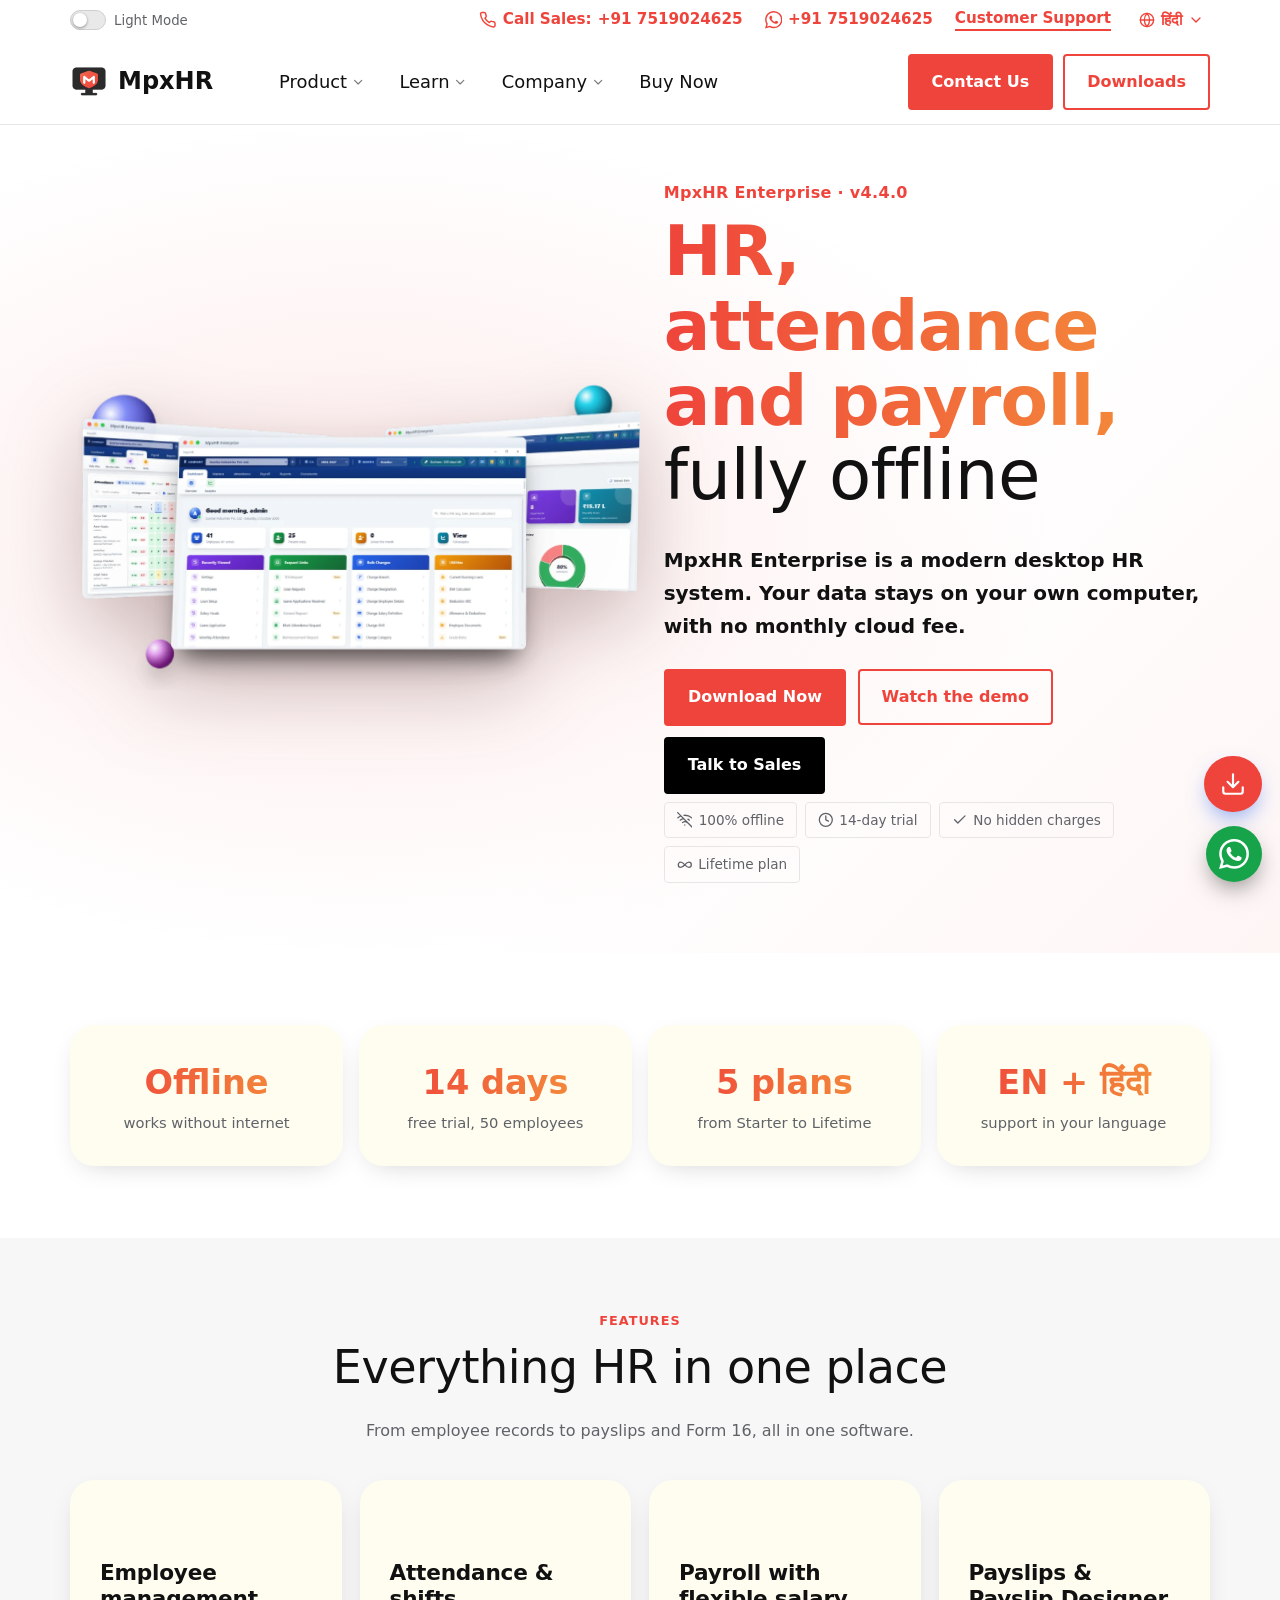
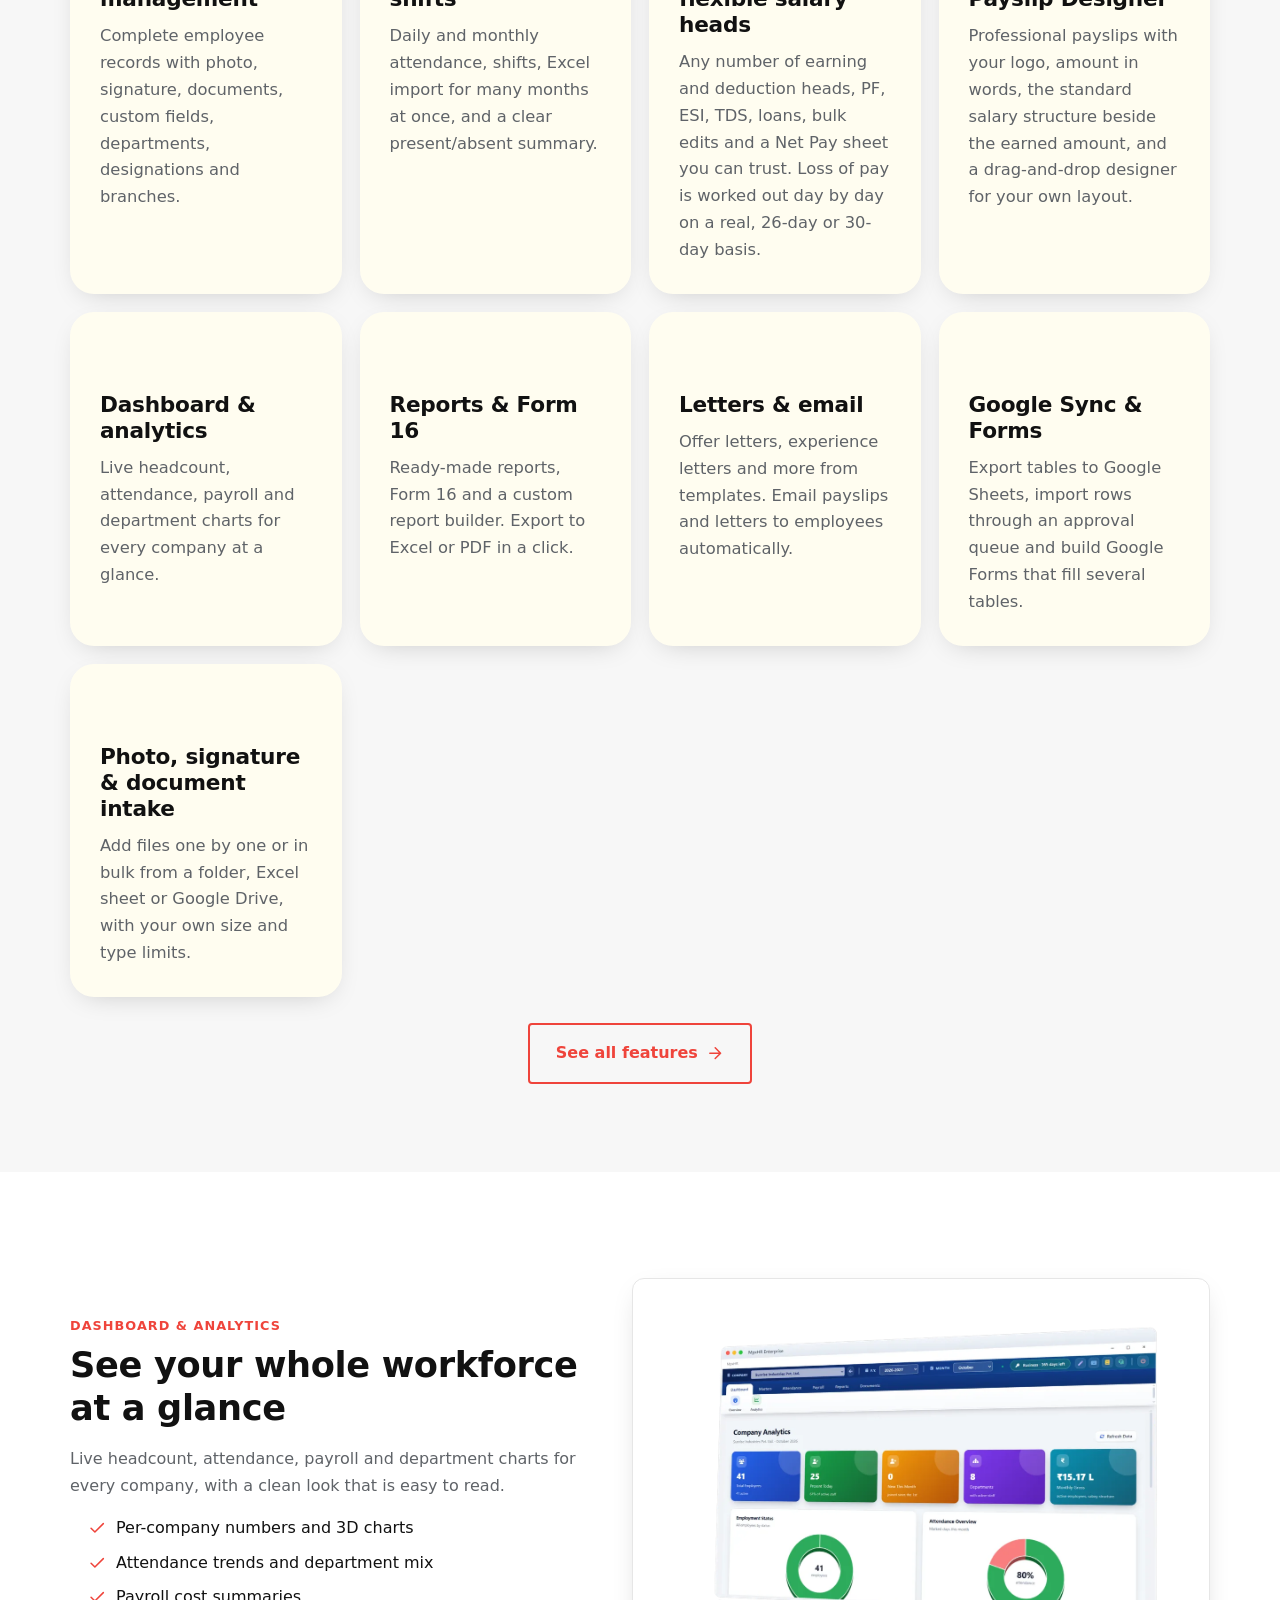
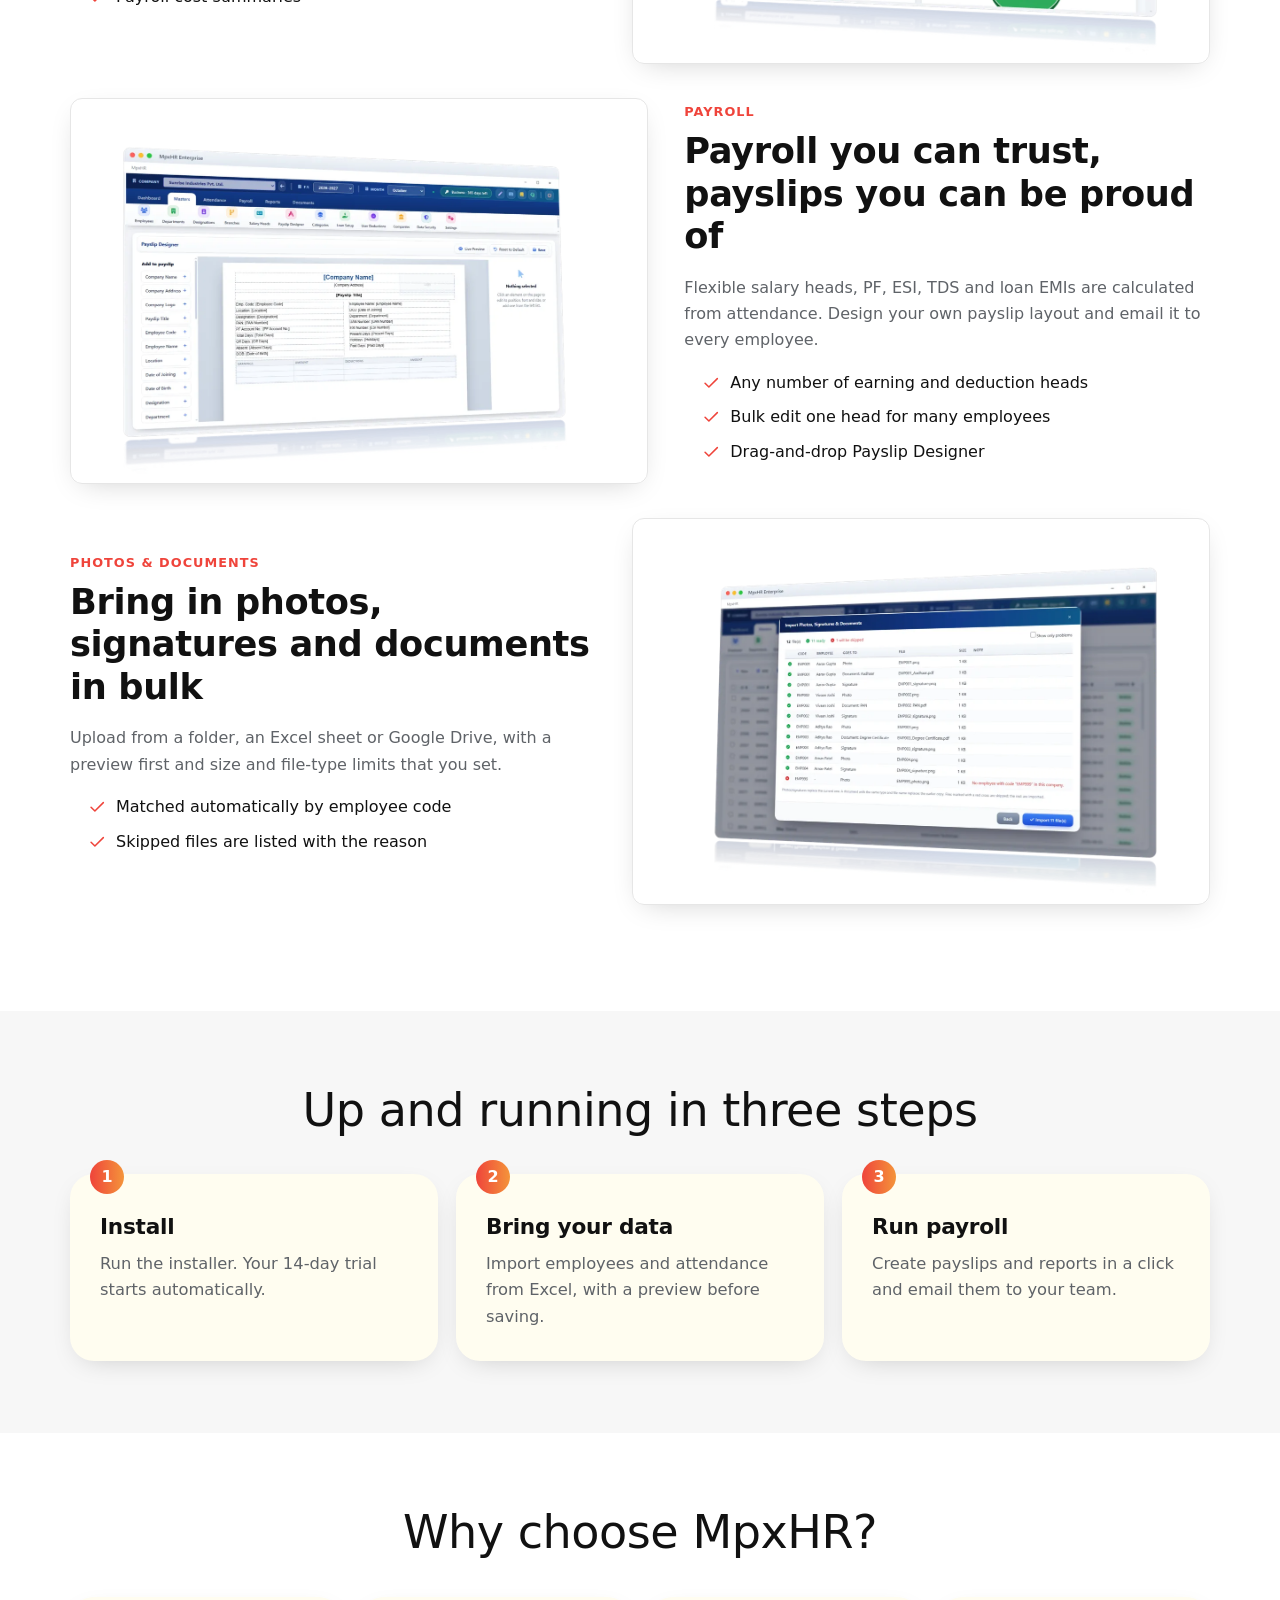
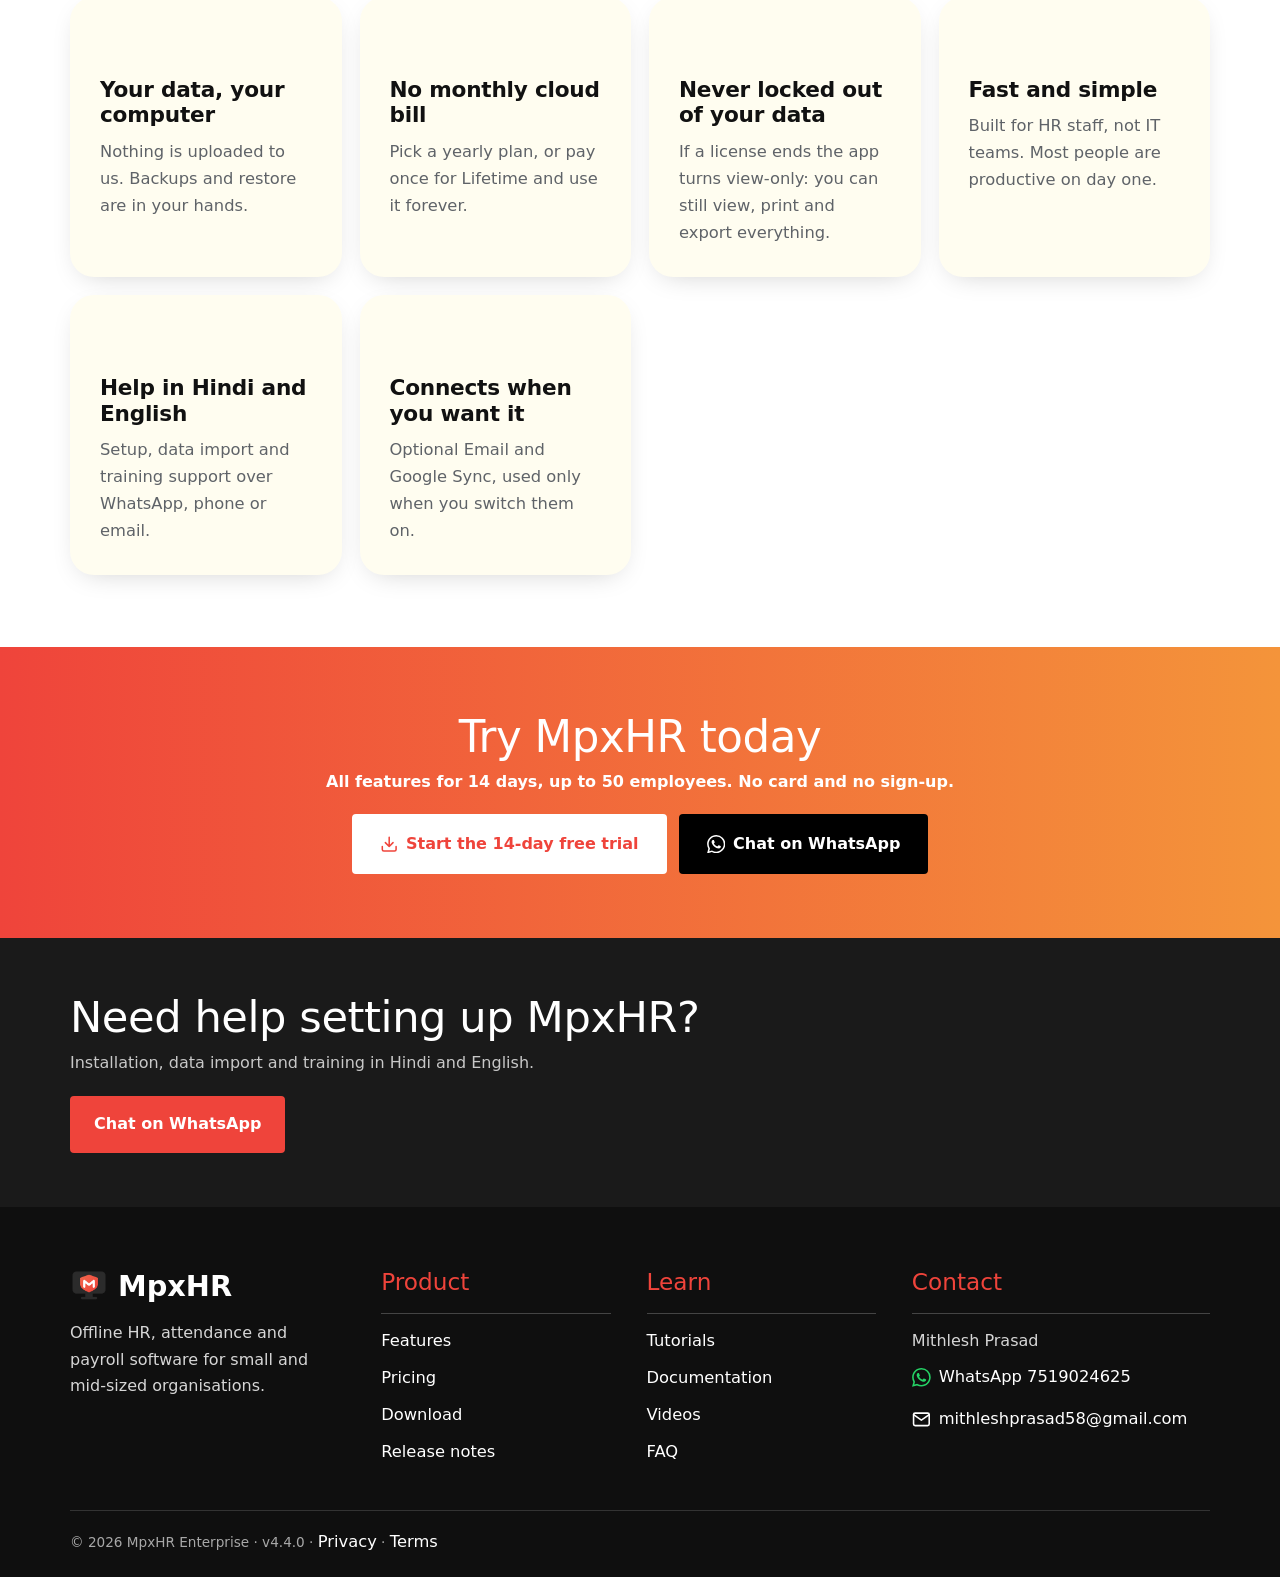
==== index.html @ 11aa30bc "Website: correct WhatsApp number 7519024625, +91 on visitor phone" ====
<!doctype html>
<html lang="en"><head>
<meta charset="utf-8"><meta name="viewport" content="width=device-width,initial-scale=1">
<title>MpxHR Enterprise - HR, attendance and payroll software that works fully offline</title>
<meta name="description" content="MpxHR Enterprise is offline HR, attendance and payroll software for Windows. Employees, attendance, leave, payroll, payslips, Form 16, reports, email and Google Sync. 14-day free trial.">

<meta property="og:type" content="website"><meta property="og:title" content="MpxHR Enterprise - HR, attendance and payroll software that works fully offline"><meta property="og:description" content="MpxHR Enterprise is offline HR, attendance and payroll software for Windows. Employees, attendance, leave, payroll, payslips, Form 16, reports, email and Google Sync. 14-day free trial."><meta property="og:image" content="assets/img/og.jpg">
<meta name="twitter:card" content="summary_large_image">
<meta name="theme-color" content="#ef443b">
<link rel="icon" href="assets/img/favicon.png">
<link rel="stylesheet" href="assets/site.css">
</head><body>
<a class="skip" href="#main">Skip to content</a>
<div class="topbar"><div class="wrap"><button class="themesw" id="themesw" type="button" aria-label="Switch light / dark mode"><span class="sw"><i></i></span> <span class="swt">Light Mode</span></button><span class="sp"></span><a href="tel:+917519024625"><svg class="ic " viewBox="0 0 24 24" fill="none" stroke="currentColor" stroke-width="2" stroke-linecap="round" stroke-linejoin="round" aria-hidden="true"><path d="M22 16.92v3a2 2 0 0 1-2.18 2 19.79 19.79 0 0 1-8.63-3.07 19.5 19.5 0 0 1-6-6 19.79 19.79 0 0 1-3.07-8.67A2 2 0 0 1 4.11 2h3a2 2 0 0 1 2 1.72c.127.96.361 1.903.7 2.81a2 2 0 0 1-.45 2.11L8.09 9.91a16 16 0 0 0 6 6l1.27-1.27a2 2 0 0 1 2.11-.45c.907.339 1.85.573 2.81.7A2 2 0 0 1 22 16.92z"/></svg> <b>Call Sales:</b> +91 7519024625</a><a href="https://wa.me/917519024625?text=Hello%2C%20I%20would%20like%20to%20know%20more%20about%20MpxHR." target="_blank" rel="noopener"><svg class="ic ic-fill " viewBox="0 0 24 24" fill="currentColor" aria-hidden="true"><path d="M17.472 14.382c-.297-.149-1.758-.867-2.03-.967-.273-.099-.471-.148-.67.15-.197.297-.767.966-.94 1.164-.173.199-.347.223-.644.075-.297-.15-1.255-.463-2.39-1.475-.883-.788-1.48-1.761-1.653-2.059-.173-.297-.018-.458.13-.606.134-.133.298-.347.446-.52.149-.174.198-.298.298-.497.099-.198.05-.371-.025-.52-.075-.149-.669-1.612-.916-2.207-.242-.579-.487-.5-.669-.51-.173-.008-.371-.01-.57-.01-.198 0-.52.074-.792.372-.272.297-1.04 1.016-1.04 2.479 0 1.462 1.065 2.875 1.213 3.074.149.198 2.096 3.2 5.077 4.487.709.306 1.262.489 1.694.625.712.227 1.36.195 1.871.118.571-.085 1.758-.719 2.006-1.413.248-.694.248-1.289.173-1.413-.074-.124-.272-.198-.57-.347m-5.421 7.403h-.004a9.87 9.87 0 01-5.031-1.378l-.361-.214-3.741.982.998-3.648-.235-.374a9.86 9.86 0 01-1.51-5.26c.001-5.45 4.436-9.884 9.888-9.884 2.64 0 5.122 1.03 6.988 2.898a9.825 9.825 0 012.893 6.994c-.003 5.45-4.437 9.884-9.885 9.884m8.413-18.297A11.815 11.815 0 0012.05 0C5.495 0 .16 5.335.157 11.892c0 2.096.547 4.142 1.588 5.945L.057 24l6.305-1.654a11.882 11.882 0 005.683 1.448h.005c6.554 0 11.89-5.335 11.893-11.893a11.821 11.821 0 00-3.48-8.413Z"/></svg> +91 7519024625</a><a href="contact.html" class="tb-link">Customer Support</a><button class="lang" id="langbtn" aria-label="Language"><svg class="ic " viewBox="0 0 24 24" fill="none" stroke="currentColor" stroke-width="2" stroke-linecap="round" stroke-linejoin="round" aria-hidden="true"><circle cx="12" cy="12" r="10"/><path d="M2 12h20M12 2a15.3 15.3 0 0 1 4 10 15.3 15.3 0 0 1-4 10 15.3 15.3 0 0 1-4-10 15.3 15.3 0 0 1 4-10z"/></svg> <span id="langtxt">हिंदी</span> <svg class="ic " viewBox="0 0 24 24" fill="none" stroke="currentColor" stroke-width="2" stroke-linecap="round" stroke-linejoin="round" aria-hidden="true"><path d="M6 9l6 6 6-6"/></svg></button></div></div>
<header class="hdr"><div class="wrap">
<a class="brand" href="index.html"><img src="assets/img/logo.png" alt="" width="32" height="32">MpxHR</a>
<button class="burger" aria-label="Menu" aria-expanded="false"><svg class="ic " viewBox="0 0 24 24" fill="none" stroke="currentColor" stroke-width="2" stroke-linecap="round" stroke-linejoin="round" aria-hidden="true"><path d="M3 12h18M3 6h18M3 18h18"/></svg></button>
<nav class="nav"><div class="dd "><a href="features.html" class="dd-t" aria-haspopup="true"><span data-i18n="nav.product">Product</span> <svg class="ic " viewBox="0 0 24 24" fill="none" stroke="currentColor" stroke-width="2" stroke-linecap="round" stroke-linejoin="round" aria-hidden="true"><path d="M6 9l6 6 6-6"/></svg></a><div class="dd-m"><a href="features.html" class=""><span data-i18n="nav.features">Features</span></a><a href="pricing.html" class=""><span data-i18n="nav.pricing">Pricing</span></a><a href="download.html" class=""><span data-i18n="nav.download">Download</span></a><a href="releases.html" class=""><span data-i18n="nav.releases">Release notes</span></a></div></div><div class="dd "><a href="tutorials.html" class="dd-t" aria-haspopup="true"><span data-i18n="nav.learn">Learn</span> <svg class="ic " viewBox="0 0 24 24" fill="none" stroke="currentColor" stroke-width="2" stroke-linecap="round" stroke-linejoin="round" aria-hidden="true"><path d="M6 9l6 6 6-6"/></svg></a><div class="dd-m"><a href="tutorials.html" class=""><span data-i18n="nav.tutorials">Tutorials</span></a><a href="docs.html" class=""><span data-i18n="nav.docs">Documentation</span></a><a href="videos.html" class=""><span data-i18n="nav.videos">Videos</span></a></div></div><div class="dd "><a href="contact.html" class="dd-t" aria-haspopup="true"><span data-i18n="nav.company">Company</span> <svg class="ic " viewBox="0 0 24 24" fill="none" stroke="currentColor" stroke-width="2" stroke-linecap="round" stroke-linejoin="round" aria-hidden="true"><path d="M6 9l6 6 6-6"/></svg></a><div class="dd-m"><a href="contact.html" class=""><span data-i18n="nav.contact">Contact</span></a></div></div><a href="pricing.html" class="buy "><span data-i18n="nav.buy">Buy Now</span></a></nav>
<div class="tools"><a class="btn sq" href="contact.html">Contact Us</a><a class="btn sq outl" href="download.html">Downloads</a></div>
</div></header>
<main id="main"><section class="hero"><div class="wrap grid">
<div class="hero-img"><img class="shot" src="assets/img/hero.webp" alt="MpxHR dashboard, attendance and analytics screens" width="1800" height="1000"></div>
<div><div class="eyebrow">MpxHR Enterprise &middot; v4.4.0</div>
<h1><span class="grad" data-i18n="hero.h1a">HR, attendance and payroll,</span><span class="thin" data-i18n="hero.h1b">fully offline</span></h1>
<p class="lead" data-i18n="hero.lead">MpxHR Enterprise is a modern desktop HR system. Your data stays on your own computer, with no monthly cloud fee.</p>
<div class="cta"><a class="btn sq" href="download.html"><span data-i18n="cta.dl">Download Now</span></a><a class="btn sq outl" href="videos.html"><span data-i18n="cta.demo">Watch the demo</span></a><a class="btn sq dark" href="https://wa.me/917519024625?text=Hello%2C%20I%20would%20like%20to%20know%20more%20about%20MpxHR." target="_blank" rel="noopener"><span data-i18n="cta.talk">Talk to Sales</span></a></div>
<div class="badges"><span class="badge"><svg class="ic " viewBox="0 0 24 24" fill="none" stroke="currentColor" stroke-width="2" stroke-linecap="round" stroke-linejoin="round" aria-hidden="true"><path d="M1 1l22 22M16.72 11.06A10.94 10.94 0 0 1 19 12.55M5 12.55a10.94 10.94 0 0 1 5.17-2.39M10.71 5.05A16 16 0 0 1 22.58 9M1.42 9a15.91 15.91 0 0 1 4.7-2.88M8.53 16.11a6 6 0 0 1 6.95 0M12 20h.01"/></svg> <span data-i18n="badge.offline">100% offline</span></span><span class="badge"><svg class="ic " viewBox="0 0 24 24" fill="none" stroke="currentColor" stroke-width="2" stroke-linecap="round" stroke-linejoin="round" aria-hidden="true"><circle cx="12" cy="12" r="10"/><path d="M12 6v6l4 2"/></svg> <span data-i18n="badge.trial">14-day trial</span></span><span class="badge"><svg class="ic " viewBox="0 0 24 24" fill="none" stroke="currentColor" stroke-width="2" stroke-linecap="round" stroke-linejoin="round" aria-hidden="true"><path d="M20 6L9 17l-5-5"/></svg> <span data-i18n="badge.noadd">No hidden charges</span></span><span class="badge"><svg class="ic " viewBox="0 0 24 24" fill="none" stroke="currentColor" stroke-width="2" stroke-linecap="round" stroke-linejoin="round" aria-hidden="true"><path d="M18.178 8c5.096 0 5.096 8 0 8-5.095 0-7.133-8-12.739-8-4.585 0-4.585 8 0 8 5.606 0 7.644-8 12.74-8z"/></svg> <span data-i18n="badge.life">Lifetime plan</span></span></div></div>
</div></section>
<section class="s"><div class="wrap">
<div class="grid4"><div class="card stat"><b>Offline</b><span>works without internet</span></div><div class="card stat"><b>14 days</b><span>free trial, 50 employees</span></div><div class="card stat"><b>5 plans</b><span>from Starter to Lifetime</span></div><div class="card stat"><b>EN + हिंदी</b><span>support in your language</span></div></div>
</div></section>
<section class="s alt"><div class="wrap">
<div class="sec-head"><div class="eyebrow">Features</div><h2 data-i18n="home.feat.h">Everything HR in one place</h2><p class="muted" data-i18n="home.feat.p">From employee records to payslips and Form 16, all in one software.</p></div>
<div class="grid3"><div class="card"><div class="ico"><svg class="ic " viewBox="0 0 24 24" fill="none" stroke="currentColor" stroke-width="2" stroke-linecap="round" stroke-linejoin="round" aria-hidden="true"><path d="M17 21v-2a4 4 0 0 0-4-4H5a4 4 0 0 0-4 4v2"/><circle cx="9" cy="7" r="4"/><path d="M23 21v-2a4 4 0 0 0-3-3.87M16 3.13a4 4 0 0 1 0 7.75"/></svg></div><h3 data-i18n="f.users.t">Employee management</h3><p data-i18n="f.users.d">Complete employee records with photo, signature, documents, custom fields, departments, designations and branches.</p></div><div class="card"><div class="ico"><svg class="ic " viewBox="0 0 24 24" fill="none" stroke="currentColor" stroke-width="2" stroke-linecap="round" stroke-linejoin="round" aria-hidden="true"><rect x="3" y="4" width="18" height="18" rx="2"/><path d="M16 2v4M8 2v4M3 10h18"/></svg></div><h3 data-i18n="f.calendar.t">Attendance & shifts</h3><p data-i18n="f.calendar.d">Daily and monthly attendance, shifts, Excel import for many months at once, and a clear present/absent summary.</p></div><div class="card"><div class="ico"><svg class="ic " viewBox="0 0 24 24" fill="none" stroke="currentColor" stroke-width="2" stroke-linecap="round" stroke-linejoin="round" aria-hidden="true"><path d="M12 1v22"/><path d="M17 5H9.5a3.5 3.5 0 0 0 0 7h5a3.5 3.5 0 0 1 0 7H6"/></svg></div><h3 data-i18n="f.money.t">Payroll with flexible salary heads</h3><p data-i18n="f.money.d">Any number of earning and deduction heads, PF, ESI, TDS, loans, bulk edits and a Net Pay sheet you can trust. Loss of pay is worked out day by day on a real, 26-day or 30-day basis.</p></div><div class="card"><div class="ico"><svg class="ic " viewBox="0 0 24 24" fill="none" stroke="currentColor" stroke-width="2" stroke-linecap="round" stroke-linejoin="round" aria-hidden="true"><path d="M14 2H6a2 2 0 0 0-2 2v16a2 2 0 0 0 2 2h12a2 2 0 0 0 2-2V8z"/><path d="M14 2v6h6M16 13H8M16 17H8M10 9H8"/></svg></div><h3 data-i18n="f.file.t">Payslips & Payslip Designer</h3><p data-i18n="f.file.d">Professional payslips with your logo, amount in words, the standard salary structure beside the earned amount, and a drag-and-drop designer for your own layout.</p></div><div class="card"><div class="ico"><svg class="ic " viewBox="0 0 24 24" fill="none" stroke="currentColor" stroke-width="2" stroke-linecap="round" stroke-linejoin="round" aria-hidden="true"><path d="M21.21 15.89A10 10 0 1 1 8 2.83"/><path d="M22 12A10 10 0 0 0 12 2v10z"/></svg></div><h3 data-i18n="f.chart.t">Dashboard & analytics</h3><p data-i18n="f.chart.d">Live headcount, attendance, payroll and department charts for every company at a glance.</p></div><div class="card"><div class="ico"><svg class="ic " viewBox="0 0 24 24" fill="none" stroke="currentColor" stroke-width="2" stroke-linecap="round" stroke-linejoin="round" aria-hidden="true"><polygon points="12 2 2 7 12 12 22 7 12 2"/><path d="M2 17l10 5 10-5M2 12l10 5 10-5"/></svg></div><h3 data-i18n="f.layers.t">Reports & Form 16</h3><p data-i18n="f.layers.d">Ready-made reports, Form 16 and a custom report builder. Export to Excel or PDF in a click.</p></div><div class="card"><div class="ico"><svg class="ic " viewBox="0 0 24 24" fill="none" stroke="currentColor" stroke-width="2" stroke-linecap="round" stroke-linejoin="round" aria-hidden="true"><path d="M4 4h16a2 2 0 0 1 2 2v12a2 2 0 0 1-2 2H4a2 2 0 0 1-2-2V6a2 2 0 0 1 2-2z"/><path d="M22 6l-10 7L2 6"/></svg></div><h3 data-i18n="f.mail.t">Letters & email</h3><p data-i18n="f.mail.d">Offer letters, experience letters and more from templates. Email payslips and letters to employees automatically.</p></div><div class="card"><div class="ico"><svg class="ic " viewBox="0 0 24 24" fill="none" stroke="currentColor" stroke-width="2" stroke-linecap="round" stroke-linejoin="round" aria-hidden="true"><path d="M23 4v6h-6M1 20v-6h6"/><path d="M3.51 9a9 9 0 0 1 14.85-3.36L23 10M1 14l4.64 4.36A9 9 0 0 0 20.49 15"/></svg></div><h3 data-i18n="f.sync.t">Google Sync & Forms</h3><p data-i18n="f.sync.d">Export tables to Google Sheets, import rows through an approval queue and build Google Forms that fill several tables.</p></div><div class="card"><div class="ico"><svg class="ic " viewBox="0 0 24 24" fill="none" stroke="currentColor" stroke-width="2" stroke-linecap="round" stroke-linejoin="round" aria-hidden="true"><rect x="3" y="3" width="18" height="18" rx="2"/><circle cx="8.5" cy="8.5" r="1.5"/><path d="M21 15l-5-5L5 21"/></svg></div><h3 data-i18n="f.image.t">Photo, signature & document intake</h3><p data-i18n="f.image.d">Add files one by one or in bulk from a folder, Excel sheet or Google Drive, with your own size and type limits.</p></div></div>
<p class="center" style="margin-top:26px"><a class="btn alt" href="features.html"><span data-i18n="cta.features">See all features</span> <svg class="ic " viewBox="0 0 24 24" fill="none" stroke="currentColor" stroke-width="2" stroke-linecap="round" stroke-linejoin="round" aria-hidden="true"><path d="M5 12h14M12 5l7 7-7 7"/></svg></a></p>
</div></section>
<section class="s"><div class="wrap">
<div class="split"><div><div class="eyebrow">Dashboard &amp; analytics</div><h2>See your whole workforce at a glance</h2><p class="muted">Live headcount, attendance, payroll and department charts for every company, with a clean look that is easy to read.</p><ul class="ticks"><li><svg class="ic " viewBox="0 0 24 24" fill="none" stroke="currentColor" stroke-width="2" stroke-linecap="round" stroke-linejoin="round" aria-hidden="true"><path d="M20 6L9 17l-5-5"/></svg> Per-company numbers and 3D charts</li><li><svg class="ic " viewBox="0 0 24 24" fill="none" stroke="currentColor" stroke-width="2" stroke-linecap="round" stroke-linejoin="round" aria-hidden="true"><path d="M20 6L9 17l-5-5"/></svg> Attendance trends and department mix</li><li><svg class="ic " viewBox="0 0 24 24" fill="none" stroke="currentColor" stroke-width="2" stroke-linecap="round" stroke-linejoin="round" aria-hidden="true"><path d="M20 6L9 17l-5-5"/></svg> Payroll cost summaries</li></ul></div><img src="assets/img/tilt_s04_analytics_R.webp" alt="MpxHR analytics dashboard" loading="lazy" ></div>
<div class="split rev"><div><div class="eyebrow">Payroll</div><h2>Payroll you can trust, payslips you can be proud of</h2><p class="muted">Flexible salary heads, PF, ESI, TDS and loan EMIs are calculated from attendance. Design your own payslip layout and email it to every employee.</p><ul class="ticks"><li><svg class="ic " viewBox="0 0 24 24" fill="none" stroke="currentColor" stroke-width="2" stroke-linecap="round" stroke-linejoin="round" aria-hidden="true"><path d="M20 6L9 17l-5-5"/></svg> Any number of earning and deduction heads</li><li><svg class="ic " viewBox="0 0 24 24" fill="none" stroke="currentColor" stroke-width="2" stroke-linecap="round" stroke-linejoin="round" aria-hidden="true"><path d="M20 6L9 17l-5-5"/></svg> Bulk edit one head for many employees</li><li><svg class="ic " viewBox="0 0 24 24" fill="none" stroke="currentColor" stroke-width="2" stroke-linecap="round" stroke-linejoin="round" aria-hidden="true"><path d="M20 6L9 17l-5-5"/></svg> Drag-and-drop Payslip Designer</li></ul></div><img src="assets/img/tilt_s13_payslip_designer_L.webp" alt="MpxHR payslip designer" loading="lazy" ></div>
<div class="split"><div><div class="eyebrow">Photos &amp; documents</div><h2>Bring in photos, signatures and documents in bulk</h2><p class="muted">Upload from a folder, an Excel sheet or Google Drive, with a preview first and size and file-type limits that you set.</p><ul class="ticks"><li><svg class="ic " viewBox="0 0 24 24" fill="none" stroke="currentColor" stroke-width="2" stroke-linecap="round" stroke-linejoin="round" aria-hidden="true"><path d="M20 6L9 17l-5-5"/></svg> Matched automatically by employee code</li><li><svg class="ic " viewBox="0 0 24 24" fill="none" stroke="currentColor" stroke-width="2" stroke-linecap="round" stroke-linejoin="round" aria-hidden="true"><path d="M20 6L9 17l-5-5"/></svg> Skipped files are listed with the reason</li></ul></div><img src="assets/img/tilt_s08_import_files_preview_R.webp" alt="Bulk file import preview" loading="lazy" ></div>
</div></section>
<section class="s alt"><div class="wrap">
<div class="sec-head"><h2 data-i18n="home.how.h">Up and running in three steps</h2></div>
<div class="steps3"><div class="card"><h3 data-i18n="home.how.1">Install</h3><p data-i18n="home.how.1p">Run the installer. Your 14-day trial starts automatically.</p></div><div class="card"><h3 data-i18n="home.how.2">Bring your data</h3><p data-i18n="home.how.2p">Import employees and attendance from Excel, with a preview before saving.</p></div><div class="card"><h3 data-i18n="home.how.3">Run payroll</h3><p data-i18n="home.how.3p">Create payslips and reports in a click and email them to your team.</p></div></div>
</div></section>
<section class="s"><div class="wrap">
<div class="sec-head"><h2 data-i18n="home.why.h">Why choose MpxHR?</h2></div>
<div class="grid3">
<div class="card"><div class="ico"><svg class="ic " viewBox="0 0 24 24" fill="none" stroke="currentColor" stroke-width="2" stroke-linecap="round" stroke-linejoin="round" aria-hidden="true"><rect x="3" y="11" width="18" height="11" rx="2"/><path d="M7 11V7a5 5 0 0 1 10 0v4"/></svg></div><h3>Your data, your computer</h3><p>Nothing is uploaded to us. Backups and restore are in your hands.</p></div>
<div class="card"><div class="ico"><svg class="ic " viewBox="0 0 24 24" fill="none" stroke="currentColor" stroke-width="2" stroke-linecap="round" stroke-linejoin="round" aria-hidden="true"><path d="M12 1v22"/><path d="M17 5H9.5a3.5 3.5 0 0 0 0 7h5a3.5 3.5 0 0 1 0 7H6"/></svg></div><h3>No monthly cloud bill</h3><p>Pick a yearly plan, or pay once for Lifetime and use it forever.</p></div>
<div class="card"><div class="ico"><svg class="ic " viewBox="0 0 24 24" fill="none" stroke="currentColor" stroke-width="2" stroke-linecap="round" stroke-linejoin="round" aria-hidden="true"><path d="M1 12s4-8 11-8 11 8 11 8-4 8-11 8-11-8-11-8z"/><circle cx="12" cy="12" r="3"/></svg></div><h3>Never locked out of your data</h3><p>If a license ends the app turns view-only: you can still view, print and export everything.</p></div>
<div class="card"><div class="ico"><svg class="ic " viewBox="0 0 24 24" fill="none" stroke="currentColor" stroke-width="2" stroke-linecap="round" stroke-linejoin="round" aria-hidden="true"><polygon points="13 2 3 14 12 14 11 22 21 10 12 10 13 2"/></svg></div><h3>Fast and simple</h3><p>Built for HR staff, not IT teams. Most people are productive on day one.</p></div>
<div class="card"><div class="ico"><svg class="ic ic-fill " viewBox="0 0 24 24" fill="currentColor" aria-hidden="true"><path d="M17.472 14.382c-.297-.149-1.758-.867-2.03-.967-.273-.099-.471-.148-.67.15-.197.297-.767.966-.94 1.164-.173.199-.347.223-.644.075-.297-.15-1.255-.463-2.39-1.475-.883-.788-1.48-1.761-1.653-2.059-.173-.297-.018-.458.13-.606.134-.133.298-.347.446-.52.149-.174.198-.298.298-.497.099-.198.05-.371-.025-.52-.075-.149-.669-1.612-.916-2.207-.242-.579-.487-.5-.669-.51-.173-.008-.371-.01-.57-.01-.198 0-.52.074-.792.372-.272.297-1.04 1.016-1.04 2.479 0 1.462 1.065 2.875 1.213 3.074.149.198 2.096 3.2 5.077 4.487.709.306 1.262.489 1.694.625.712.227 1.36.195 1.871.118.571-.085 1.758-.719 2.006-1.413.248-.694.248-1.289.173-1.413-.074-.124-.272-.198-.57-.347m-5.421 7.403h-.004a9.87 9.87 0 01-5.031-1.378l-.361-.214-3.741.982.998-3.648-.235-.374a9.86 9.86 0 01-1.51-5.26c.001-5.45 4.436-9.884 9.888-9.884 2.64 0 5.122 1.03 6.988 2.898a9.825 9.825 0 012.893 6.994c-.003 5.45-4.437 9.884-9.885 9.884m8.413-18.297A11.815 11.815 0 0012.05 0C5.495 0 .16 5.335.157 11.892c0 2.096.547 4.142 1.588 5.945L.057 24l6.305-1.654a11.882 11.882 0 005.683 1.448h.005c6.554 0 11.89-5.335 11.893-11.893a11.821 11.821 0 00-3.48-8.413Z"/></svg></div><h3>Help in Hindi and English</h3><p>Setup, data import and training support over WhatsApp, phone or email.</p></div>
<div class="card"><div class="ico"><svg class="ic " viewBox="0 0 24 24" fill="none" stroke="currentColor" stroke-width="2" stroke-linecap="round" stroke-linejoin="round" aria-hidden="true"><path d="M23 4v6h-6M1 20v-6h6"/><path d="M3.51 9a9 9 0 0 1 14.85-3.36L23 10M1 14l4.64 4.36A9 9 0 0 0 20.49 15"/></svg></div><h3>Connects when you want it</h3><p>Optional Email and Google Sync, used only when you switch them on.</p></div>
</div></div></section>
<section class="s"><div class="wrap"><div class="band"><h2 style="margin-bottom:6px"><span data-i18n="home.cta.h">Try MpxHR today</span></h2><p><span data-i18n="home.cta.p">All features for 14 days, up to 50 employees. No card and no sign-up.</span></p><div class="cta"><a class="btn" href="download.html"><svg class="ic " viewBox="0 0 24 24" fill="none" stroke="currentColor" stroke-width="2" stroke-linecap="round" stroke-linejoin="round" aria-hidden="true"><path d="M21 15v4a2 2 0 0 1-2 2H5a2 2 0 0 1-2-2v-4M7 10l5 5 5-5M12 15V3"/></svg> <span data-i18n="cta.trial">Start the 14-day free trial</span></a><a class="btn wa" href="https://wa.me/917519024625?text=Hello%2C%20I%20would%20like%20to%20know%20more%20about%20MpxHR." target="_blank" rel="noopener"><svg class="ic ic-fill " viewBox="0 0 24 24" fill="currentColor" aria-hidden="true"><path d="M17.472 14.382c-.297-.149-1.758-.867-2.03-.967-.273-.099-.471-.148-.67.15-.197.297-.767.966-.94 1.164-.173.199-.347.223-.644.075-.297-.15-1.255-.463-2.39-1.475-.883-.788-1.48-1.761-1.653-2.059-.173-.297-.018-.458.13-.606.134-.133.298-.347.446-.52.149-.174.198-.298.298-.497.099-.198.05-.371-.025-.52-.075-.149-.669-1.612-.916-2.207-.242-.579-.487-.5-.669-.51-.173-.008-.371-.01-.57-.01-.198 0-.52.074-.792.372-.272.297-1.04 1.016-1.04 2.479 0 1.462 1.065 2.875 1.213 3.074.149.198 2.096 3.2 5.077 4.487.709.306 1.262.489 1.694.625.712.227 1.36.195 1.871.118.571-.085 1.758-.719 2.006-1.413.248-.694.248-1.289.173-1.413-.074-.124-.272-.198-.57-.347m-5.421 7.403h-.004a9.87 9.87 0 01-5.031-1.378l-.361-.214-3.741.982.998-3.648-.235-.374a9.86 9.86 0 01-1.51-5.26c.001-5.45 4.436-9.884 9.888-9.884 2.64 0 5.122 1.03 6.988 2.898a9.825 9.825 0 012.893 6.994c-.003 5.45-4.437 9.884-9.885 9.884m8.413-18.297A11.815 11.815 0 0012.05 0C5.495 0 .16 5.335.157 11.892c0 2.096.547 4.142 1.588 5.945L.057 24l6.305-1.654a11.882 11.882 0 005.683 1.448h.005c6.554 0 11.89-5.335 11.893-11.893a11.821 11.821 0 00-3.48-8.413Z"/></svg> <span data-i18n="cta.wa">Chat on WhatsApp</span></a></div></div></div></section></main>
<section class="newsbar"><div class="wrap"><h2>Need help setting up MpxHR?</h2><p>Installation, data import and training in Hindi and English.</p><a class="btn sq" href="https://wa.me/917519024625?text=Hello%2C%20I%20would%20like%20to%20know%20more%20about%20MpxHR." target="_blank" rel="noopener">Chat on WhatsApp</a></div></section>
<footer class="ftr"><div class="wrap">
<div class="cols">
<div><div class="brand" style="color:#fff"><img src="assets/img/logo.png" alt="" width="32" height="32">MpxHR</div><p style="margin-top:10px"><span data-i18n="footer.about">Offline HR, attendance and payroll software for small and mid-sized organisations.</span></p></div>
<div><h4>Product</h4><ul><li><a href="features.html">Features</a></li><li><a href="pricing.html">Pricing</a></li><li><a href="download.html">Download</a></li><li><a href="releases.html">Release notes</a></li></ul></div>
<div><h4>Learn</h4><ul><li><a href="tutorials.html">Tutorials</a></li><li><a href="docs.html">Documentation</a></li><li><a href="videos.html">Videos</a></li><li><a href="pricing.html#faq">FAQ</a></li></ul></div>
<div><h4>Contact</h4><ul><li>Mithlesh Prasad</li><li class="ci"><a href="https://wa.me/917519024625?text=Hello%2C%20I%20would%20like%20to%20know%20more%20about%20MpxHR." target="_blank" rel="noopener"><svg class="ic ic-fill " viewBox="0 0 24 24" fill="currentColor" aria-hidden="true"><path d="M17.472 14.382c-.297-.149-1.758-.867-2.03-.967-.273-.099-.471-.148-.67.15-.197.297-.767.966-.94 1.164-.173.199-.347.223-.644.075-.297-.15-1.255-.463-2.39-1.475-.883-.788-1.48-1.761-1.653-2.059-.173-.297-.018-.458.13-.606.134-.133.298-.347.446-.52.149-.174.198-.298.298-.497.099-.198.05-.371-.025-.52-.075-.149-.669-1.612-.916-2.207-.242-.579-.487-.5-.669-.51-.173-.008-.371-.01-.57-.01-.198 0-.52.074-.792.372-.272.297-1.04 1.016-1.04 2.479 0 1.462 1.065 2.875 1.213 3.074.149.198 2.096 3.2 5.077 4.487.709.306 1.262.489 1.694.625.712.227 1.36.195 1.871.118.571-.085 1.758-.719 2.006-1.413.248-.694.248-1.289.173-1.413-.074-.124-.272-.198-.57-.347m-5.421 7.403h-.004a9.87 9.87 0 01-5.031-1.378l-.361-.214-3.741.982.998-3.648-.235-.374a9.86 9.86 0 01-1.51-5.26c.001-5.45 4.436-9.884 9.888-9.884 2.64 0 5.122 1.03 6.988 2.898a9.825 9.825 0 012.893 6.994c-.003 5.45-4.437 9.884-9.885 9.884m8.413-18.297A11.815 11.815 0 0012.05 0C5.495 0 .16 5.335.157 11.892c0 2.096.547 4.142 1.588 5.945L.057 24l6.305-1.654a11.882 11.882 0 005.683 1.448h.005c6.554 0 11.89-5.335 11.893-11.893a11.821 11.821 0 00-3.48-8.413Z"/></svg> WhatsApp 7519024625</a></li><li class="ci"><a href="mailto:mithleshprasad58@gmail.com"><svg class="ic " viewBox="0 0 24 24" fill="none" stroke="currentColor" stroke-width="2" stroke-linecap="round" stroke-linejoin="round" aria-hidden="true"><path d="M4 4h16a2 2 0 0 1 2 2v12a2 2 0 0 1-2 2H4a2 2 0 0 1-2-2V6a2 2 0 0 1 2-2z"/><path d="M22 6l-10 7L2 6"/></svg> mithleshprasad58@gmail.com</a></li></ul></div>
</div>
<div class="copy">&copy; 2026 MpxHR Enterprise &middot; v4.4.0 &middot; <a href="privacy.html">Privacy</a> &middot; <a href="terms.html">Terms</a></div>
</div></footer>
<a class="dl-float" href="https://github.com/mithleshprasad/MpxHR-Enterprise/releases/download/v4.4.0/MpxHR.Enterprise.Setup.4.4.0.exe" download aria-label="Download MpxHR for Windows" title="Download for Windows"><svg class="ic " viewBox="0 0 24 24" fill="none" stroke="currentColor" stroke-width="2" stroke-linecap="round" stroke-linejoin="round" aria-hidden="true"><path d="M21 15v4a2 2 0 0 1-2 2H5a2 2 0 0 1-2-2v-4M7 10l5 5 5-5M12 15V3"/></svg><span>Download</span></a>
<a class="wa-float" href="https://wa.me/917519024625?text=Hello%2C%20I%20would%20like%20to%20know%20more%20about%20MpxHR." aria-label="Chat on WhatsApp" target="_blank" rel="noopener"><svg class="ic ic-fill " viewBox="0 0 24 24" fill="currentColor" aria-hidden="true"><path d="M17.472 14.382c-.297-.149-1.758-.867-2.03-.967-.273-.099-.471-.148-.67.15-.197.297-.767.966-.94 1.164-.173.199-.347.223-.644.075-.297-.15-1.255-.463-2.39-1.475-.883-.788-1.48-1.761-1.653-2.059-.173-.297-.018-.458.13-.606.134-.133.298-.347.446-.52.149-.174.198-.298.298-.497.099-.198.05-.371-.025-.52-.075-.149-.669-1.612-.916-2.207-.242-.579-.487-.5-.669-.51-.173-.008-.371-.01-.57-.01-.198 0-.52.074-.792.372-.272.297-1.04 1.016-1.04 2.479 0 1.462 1.065 2.875 1.213 3.074.149.198 2.096 3.2 5.077 4.487.709.306 1.262.489 1.694.625.712.227 1.36.195 1.871.118.571-.085 1.758-.719 2.006-1.413.248-.694.248-1.289.173-1.413-.074-.124-.272-.198-.57-.347m-5.421 7.403h-.004a9.87 9.87 0 01-5.031-1.378l-.361-.214-3.741.982.998-3.648-.235-.374a9.86 9.86 0 01-1.51-5.26c.001-5.45 4.436-9.884 9.888-9.884 2.64 0 5.122 1.03 6.988 2.898a9.825 9.825 0 012.893 6.994c-.003 5.45-4.437 9.884-9.885 9.884m8.413-18.297A11.815 11.815 0 0012.05 0C5.495 0 .16 5.335.157 11.892c0 2.096.547 4.142 1.588 5.945L.057 24l6.305-1.654a11.882 11.882 0 005.683 1.448h.005c6.554 0 11.89-5.335 11.893-11.893a11.821 11.821 0 00-3.48-8.413Z"/></svg></a>
<script src="assets/i18n.js"></script><script src="assets/app.js"></script>
</body></html>
---- assets/site.css ----
:root{--bg:#f6f8fc;--surface:#fff;--ink:#0f172a;--muted:#5b6678;--line:#e3e8f1;--brand:#4f46e5;--brand2:#06b6d4;--brand-ink:#fff;--soft:#eef0ff;--ok:#16a34a;--warn:#d97706;--shadow:0 10px 30px -12px rgba(30,41,90,.25);--r:16px;--hero1:#0f172a;--hero2:#1e1b4b}
@media (prefers-color-scheme:dark){:root:not([data-theme=light]){--bg:#0b1020;--surface:#131a2e;--ink:#e8ecf6;--muted:#9aa6bd;--line:#232c46;--soft:#1b2142;--shadow:0 10px 30px -12px rgba(0,0,0,.7)}}
:root[data-theme=dark]{--bg:#0b1020;--surface:#131a2e;--ink:#e8ecf6;--muted:#9aa6bd;--line:#232c46;--soft:#1b2142;--shadow:0 10px 30px -12px rgba(0,0,0,.7)}
*{box-sizing:border-box}html{scroll-behavior:smooth}
body{margin:0;background:var(--bg);color:var(--ink);font:16px/1.65 "Segoe UI",system-ui,-apple-system,Roboto,"Noto Sans Devanagari",Arial,sans-serif;-webkit-font-smoothing:antialiased}
img{max-width:100%;height:auto;display:block}a{color:var(--brand);text-decoration:none}a:hover{text-decoration:underline}
.ic{width:1.15em;height:1.15em;flex:none;vertical-align:-.2em}
.wrap{max-width:1180px;margin:0 auto;padding:0 20px}
h1,h2,h3{line-height:1.2;margin:0 0 .5em;letter-spacing:-.01em}h1{font-size:clamp(2rem,4.6vw,3.4rem)}h2{font-size:clamp(1.55rem,3vw,2.2rem)}h3{font-size:1.15rem}
p{margin:0 0 1em}.muted{color:var(--muted)}.center{text-align:center}
.skip{position:absolute;left:-999px}.skip:focus{left:10px;top:10px;background:#fff;padding:8px 12px;z-index:99}
/* header */
.hdr{position:sticky;top:0;z-index:50;background:color-mix(in srgb,var(--surface) 88%,transparent);backdrop-filter:blur(10px);border-bottom:1px solid var(--line)}
.hdr .wrap{display:flex;align-items:center;gap:18px;height:64px}
.brand{display:flex;align-items:center;gap:10px;font-weight:800;font-size:1.2rem;color:var(--ink)}.brand img{width:32px;height:32px;border-radius:8px}.brand:hover{text-decoration:none}
.nav{display:flex;gap:2px;margin-left:auto;align-items:center}
.nav a{color:var(--ink);padding:8px 12px;border-radius:10px;font-weight:600;font-size:.95rem}.nav a:hover{background:var(--soft);text-decoration:none}.nav a.on{color:var(--brand);background:var(--soft)}
.tools{display:flex;gap:8px;align-items:center}
.lang{border:1px solid var(--line);background:var(--surface);color:var(--ink);border-radius:10px;padding:7px 12px;font-weight:700;cursor:pointer;font-size:.85rem}
.burger{display:none;background:none;border:0;color:var(--ink);font-size:1.5rem;cursor:pointer;padding:6px}
@media(max-width:900px){.burger{display:block;margin-left:auto}.nav{display:none;position:absolute;left:0;right:0;top:64px;background:var(--surface);flex-direction:column;align-items:stretch;padding:10px 20px 16px;border-bottom:1px solid var(--line);margin:0}.nav.open{display:flex}.tools{margin-left:0}}
/* buttons */
.btn{display:inline-flex;align-items:center;gap:8px;border:0;cursor:pointer;font:700 1rem/1 inherit;font-family:inherit;padding:14px 22px;border-radius:12px;background:var(--brand);color:#fff;box-shadow:0 8px 20px -8px var(--brand);transition:transform .15s,box-shadow .15s}
.btn:hover{transform:translateY(-2px);text-decoration:none;box-shadow:0 14px 26px -10px var(--brand)}
.btn.alt{background:var(--surface);color:var(--ink);box-shadow:inset 0 0 0 1px var(--line)}.btn.wa{background:#16a34a;box-shadow:0 8px 20px -8px #16a34a}
.btn.ghost{background:rgba(255,255,255,.12);color:#fff;box-shadow:inset 0 0 0 1px rgba(255,255,255,.3)}
.btn.sm{padding:10px 16px;font-size:.92rem}
/* hero */
.hero{background:radial-gradient(900px 400px at 15% 0,#3b4cca55,transparent),radial-gradient(700px 400px at 95% 100%,#0891b255,transparent),linear-gradient(160deg,var(--hero1),var(--hero2));color:#fff;padding:64px 0 40px;overflow:hidden}
.hero .grid{display:grid;grid-template-columns:1fr 1.15fr;gap:30px;align-items:center}
.hero p.lead{font-size:1.2rem;color:#cbd5f5;max-width:34em}.hero .cta{display:flex;flex-wrap:wrap;gap:12px;margin:24px 0}
.badges{display:flex;flex-wrap:wrap;gap:8px;margin-top:6px}.badge{background:rgba(255,255,255,.1);border:1px solid rgba(255,255,255,.2);border-radius:99px;padding:6px 12px;font-size:.85rem;color:#e0e7ff;display:inline-flex;gap:6px;align-items:center}
.hero img.shot{filter:drop-shadow(0 30px 40px rgba(0,0,0,.45))}
@media(max-width:900px){.hero .grid{grid-template-columns:1fr}.hero{padding:40px 0 24px}}
.page-hero{background:linear-gradient(160deg,var(--hero1),var(--hero2));color:#fff;padding:46px 0}.page-hero p{color:#cbd5f5;max-width:44em;margin:0}.page-hero h1{font-size:clamp(1.8rem,4vw,2.6rem)}
/* sections */
section.s{padding:68px 0}section.s.alt{background:var(--surface);border-block:1px solid var(--line)}
.eyebrow{color:var(--brand);font-weight:800;letter-spacing:.08em;text-transform:uppercase;font-size:.8rem;margin-bottom:8px}
.sec-head{max-width:46em;margin:0 auto 36px;text-align:center}
.grid3{display:grid;grid-template-columns:repeat(auto-fit,minmax(260px,1fr));gap:18px}.grid2{display:grid;grid-template-columns:repeat(auto-fit,minmax(min(340px,100%),1fr));gap:18px}.grid4{display:grid;grid-template-columns:repeat(auto-fit,minmax(200px,1fr));gap:16px}
.card{background:var(--surface);border:1px solid var(--line);border-radius:var(--r);padding:22px;box-shadow:var(--shadow)}
.card h3{display:flex;gap:10px;align-items:center}.card .ico{width:44px;height:44px;border-radius:12px;display:grid;place-items:center;background:linear-gradient(135deg,var(--brand),var(--brand2));color:#fff;font-size:1.25rem;margin-bottom:12px}
.card p{margin:0;color:var(--muted)}a.card{color:inherit;display:block;transition:transform .15s}a.card:hover{transform:translateY(-4px);text-decoration:none}
.stat{text-align:center}.stat b{display:block;font-size:2.1rem;color:var(--brand)}.stat span{color:var(--muted);font-size:.92rem}
.split{display:grid;grid-template-columns:1fr 1.1fr;gap:36px;align-items:center;margin:34px 0}.split.rev{direction:rtl}.split.rev>*{direction:ltr}
.split img{border-radius:14px;box-shadow:var(--shadow);border:1px solid var(--line)}.split ul{padding-left:1.1em}.split li{margin:6px 0}
@media(max-width:900px){.split,.split.rev{grid-template-columns:1fr;direction:ltr}}
.ticks{list-style:none;padding:0}.ticks li{display:flex;gap:10px;margin:8px 0;align-items:flex-start}.ticks .ic{color:var(--ok);margin-top:.25em}
.steps3{counter-reset:s;display:grid;grid-template-columns:repeat(auto-fit,minmax(230px,1fr));gap:18px}.steps3 .card{position:relative;padding-top:40px}.steps3 .card:before{counter-increment:s;content:counter(s);position:absolute;top:-14px;left:20px;width:34px;height:34px;border-radius:50%;background:var(--brand);color:#fff;font-weight:800;display:grid;place-items:center}
/* gallery */
.gal{display:grid;grid-template-columns:repeat(auto-fill,minmax(270px,1fr));gap:16px}.gal figure{margin:0;background:var(--surface);border:1px solid var(--line);border-radius:14px;overflow:hidden;box-shadow:var(--shadow);cursor:zoom-in}.gal figcaption{padding:10px 14px;font-weight:600;font-size:.92rem}
.lb{position:fixed;inset:0;background:rgba(5,8,20,.9);display:none;place-items:center;z-index:100;padding:20px;cursor:zoom-out}.lb.on{display:grid}.lb img{max-height:92vh;max-width:96vw;border-radius:10px}
/* video */
.vid{border-radius:18px;overflow:hidden;box-shadow:0 30px 60px -30px #000;background:#000;border:1px solid var(--line)}.vid video{width:100%;display:block}
.vcard{display:flex;gap:14px;align-items:flex-start}.vcard .ico{margin:0}
/* pricing */
.plans{display:grid;grid-template-columns:repeat(auto-fit,minmax(200px,1fr));gap:18px;align-items:stretch}
.plan{display:flex;flex-direction:column;position:relative}.plan.pop{border:2px solid var(--brand);box-shadow:0 12px 34px rgba(79,70,229,.18)}.plan .tag{position:absolute;top:-13px;right:16px;background:var(--brand);color:#fff;font-size:.75rem;font-weight:800;padding:4px 12px;border-radius:99px}
.plan .price{font-size:1.35rem;font-weight:800;margin:6px 0}.plan .price small{font-size:.85rem;font-weight:600;color:var(--muted)}.plan ul{padding:0;list-style:none;margin:12px 0 18px;flex:1}.plan li{display:flex;gap:8px;margin:7px 0;font-size:.95rem}.plan li .ic{color:var(--ok);margin-top:.3em}
table.cmp{width:100%;border-collapse:collapse;background:var(--surface);border-radius:14px;overflow:hidden;border:1px solid var(--line)}table.cmp th,table.cmp td{padding:12px 14px;border-bottom:1px solid var(--line);text-align:left;font-size:.95rem}table.cmp th{background:var(--soft)}
.tablewrap{overflow-x:auto}
/* faq */
details{background:var(--surface);border:1px solid var(--line);border-radius:12px;padding:14px 18px;margin:10px 0}summary{cursor:pointer;font-weight:700}details[open] summary{margin-bottom:8px;color:var(--brand)}details p{margin:0;color:var(--muted)}
/* docs */
.docs{display:grid;grid-template-columns:270px 1fr;gap:34px;padding:30px 20px 70px;align-items:start}
.side{position:sticky;top:80px;max-height:calc(100vh - 100px);overflow:auto;background:var(--surface);border:1px solid var(--line);border-radius:14px;padding:14px}
.side input{width:100%;padding:10px 12px;border-radius:10px;border:1px solid var(--line);background:var(--bg);color:var(--ink);font:inherit;margin-bottom:10px}
.side a{display:block;padding:7px 10px;border-radius:8px;color:var(--ink);font-size:.93rem}.side a:hover{background:var(--soft);text-decoration:none}.side a.on{background:var(--soft);color:var(--brand);font-weight:700}
.doc{min-width:0;overflow-wrap:anywhere}.doc section{padding:8px 0 28px;border-bottom:1px solid var(--line);margin-bottom:26px;scroll-margin-top:84px}.doc h1{font-size:1.9rem;margin-top:.2em}.doc h2{font-size:1.3rem;margin-top:1.4em}
.doc ul,.doc ol{padding-left:1.3em}.doc li{margin:5px 0}.doc table{border-collapse:collapse;width:100%;margin:14px 0;font-size:.93rem;display:block;overflow-x:auto}.doc th,.doc td{border:1px solid var(--line);padding:8px 10px;text-align:left;vertical-align:top}.doc th{background:var(--soft)}
.doc .menu{background:var(--soft);padding:1px 7px;border-radius:6px;font-weight:600}.doc .new{background:#dcfce7;color:#166534;font-size:.7rem;font-weight:800;padding:2px 8px;border-radius:99px;vertical-align:middle}
.doc .box{border-left:4px solid var(--brand);background:var(--soft);padding:12px 16px;border-radius:8px;margin:14px 0}.doc .box.warn{border-color:var(--warn);background:color-mix(in srgb,var(--warn) 12%,var(--surface))}.doc .box.tip{border-color:var(--ok);background:color-mix(in srgb,var(--ok) 11%,var(--surface))}
.doc .grid2{display:grid;grid-template-columns:repeat(auto-fit,minmax(260px,1fr));gap:12px}.doc .card{box-shadow:none;padding:14px}
.doc code,.doc kbd{background:var(--soft);padding:1px 6px;border-radius:5px;font-size:.9em}
.doc .hidden{display:none}
@media(max-width:900px){.docs{grid-template-columns:1fr}.side{position:static;max-height:260px}}
/* tutorials */
.tut{scroll-margin-top:84px;margin:0 0 56px}.tut h2{display:flex;align-items:center;gap:12px}.tut ol{padding:0;list-style:none;counter-reset:t}.tut ol li{counter-increment:t;position:relative;padding:4px 0 14px 46px}.tut ol li:before{content:counter(t);position:absolute;left:0;top:2px;width:30px;height:30px;border-radius:50%;background:var(--brand);color:#fff;font-weight:800;display:grid;place-items:center;font-size:.9rem}
.toc-chips{display:flex;flex-wrap:wrap;gap:8px;margin:0 0 30px}.chip{background:var(--surface);border:1px solid var(--line);padding:7px 14px;border-radius:99px;font-weight:600;font-size:.9rem;color:var(--ink)}.chip:hover{background:var(--soft);text-decoration:none}
/* release notes */
.rel{border-left:3px solid var(--line);padding:0 0 22px 22px;position:relative;margin-left:8px}.rel:before{content:"";position:absolute;left:-8px;top:6px;width:13px;height:13px;border-radius:50%;background:var(--brand)}.rel h3{margin:0}.rel .d{color:var(--muted);font-size:.85rem}.rel ul{margin:6px 0 0;padding-left:1.1em}
/* cta band + footer */
.band{background:linear-gradient(120deg,var(--brand),#7c3aed 60%,var(--brand2));color:#fff;border-radius:22px;padding:42px 34px;text-align:center;box-shadow:var(--shadow)}.band p{color:#e6e9ff}.band .cta{display:flex;gap:12px;flex-wrap:wrap;justify-content:center;margin-top:18px}.band .btn{background:#fff;color:var(--brand)}.band .btn.wa{background:#16a34a;color:#fff}
.ftr{background:#0b1020;color:#aab4cc;padding:46px 0 22px;margin-top:40px}.ftr a{color:#cfd7ee}.ftr .cols{display:grid;grid-template-columns:1.6fr 1fr 1fr 1.2fr;gap:28px}.ftr h4{color:#fff;margin:0 0 10px}.ftr li{list-style:none;margin:6px 0}.ftr ul{padding:0;margin:0}.ftr .copy{border-top:1px solid #1e2740;margin-top:30px;padding-top:16px;font-size:.85rem}
@media(max-width:900px){.ftr .cols{grid-template-columns:1fr 1fr}}@media(max-width:560px){.ftr .cols{grid-template-columns:1fr}}
.wa-float{position:fixed;right:18px;bottom:18px;z-index:60;width:56px;height:56px;border-radius:50%;background:#16a34a;color:#fff;display:grid;place-items:center;font-size:1.7rem;box-shadow:0 10px 24px -6px rgba(0,0,0,.5)}.wa-float:hover{text-decoration:none;transform:scale(1.07)}
.legal h2{font-size:1.25rem;margin-top:1.6em}.legal{max-width:52em}
.note{background:var(--soft);border-radius:12px;padding:14px 18px;font-size:.92rem;color:var(--muted)}
form.contact{display:grid;gap:12px}form.contact input,form.contact textarea,form.contact select{padding:12px 14px;border-radius:10px;border:1px solid var(--line);background:var(--bg);color:var(--ink);font:inherit;width:100%}
@media print{.hdr,.ftr,.wa-float,.side{display:none}}

.plan h3{margin:14px 0 2px}.plan>.muted[data-i18n]{min-height:3.3em;line-height:1.6}.plan .price{font-size:1.9rem;line-height:1.2;margin:10px 0 4px;min-height:1.3em;display:flex;align-items:baseline;gap:6px;flex-wrap:nowrap;white-space:nowrap}.plan .price small{font-size:.9rem}.plan .price span{font-size:1.35rem}.plan .btn{width:100%;justify-content:center;margin-top:auto}

/* ===== 3D look + motion (switched off for reduced-motion users) ===== */
.hero{position:relative;isolation:isolate;perspective:1400px}
.hero .grid{position:relative;z-index:2}
.hero img.shot{transform-style:preserve-3d;transform:rotateY(-12deg) rotateX(5deg);transition:transform .25s ease-out;will-change:transform;filter:drop-shadow(0 40px 50px rgba(0,0,0,.55));animation:heroIn 1s cubic-bezier(.2,.8,.2,1) both,bob 7s ease-in-out 1s infinite}
@keyframes heroIn{from{opacity:0;transform:rotateY(-35deg) rotateX(12deg) translateX(80px) scale(.9)}}
@keyframes bob{50%{translate:0 -12px}}
.hero.tilting img.shot{animation:none}
.hero h1,.hero p.lead,.hero .cta,.hero .badges,.hero .eyebrow{animation:rise .8s cubic-bezier(.2,.8,.2,1) both}
.hero p.lead{animation-delay:.12s}.hero .cta{animation-delay:.24s}.hero .badges{animation-delay:.36s}
@keyframes rise{from{opacity:0;transform:translateY(24px)}}
/* floating glossy 3D spheres and ring in the hero (added by app.js) */
.orb{position:absolute;border-radius:50%;z-index:1;pointer-events:none;transition:transform .3s ease-out;background:radial-gradient(circle at 32% 28%,#fff 0,rgba(255,255,255,.55) 8%,var(--c1) 30%,var(--c2) 75%,#0b1020 120%);box-shadow:inset -10px -14px 26px rgba(0,0,0,.45),0 24px 40px -10px rgba(0,0,0,.55)}
.orb.o1{--c1:#818cf8;--c2:#4338ca;width:120px;height:120px;left:4%;top:12%;animation:fl1 9s ease-in-out infinite}
.orb.o2{--c1:#22d3ee;--c2:#0e7490;width:80px;height:80px;right:6%;top:8%;animation:fl2 11s ease-in-out infinite}
.orb.o3{--c1:#f0abfc;--c2:#a21caf;width:56px;height:56px;left:46%;bottom:6%;animation:fl3 8s ease-in-out infinite}
.ring{position:absolute;z-index:1;pointer-events:none;width:150px;height:150px;right:30%;top:58%;border-radius:50%;border:14px solid transparent;border-top-color:#38bdf8;border-bottom-color:#818cf8;animation:spin 10s linear infinite;opacity:.8;filter:drop-shadow(0 12px 14px rgba(0,0,0,.4))}
@keyframes fl1{50%{translate:20px -28px}}@keyframes fl2{50%{translate:-18px 30px}}@keyframes fl3{50%{translate:26px -20px}}
@keyframes spin{from{transform:rotateX(65deg) rotateZ(0)}to{transform:rotateX(65deg) rotateZ(360deg)}}
/* scroll reveal */
.rv{opacity:0;transform:translateY(34px) rotateX(10deg);transform-origin:50% 100%;transition:opacity .7s ease,transform .8s cubic-bezier(.2,.8,.2,1);transition-delay:var(--d,0s)}
.rv.in{opacity:1;transform:none}
/* 3D tilt cards with moving glare */
.grid3,.grid4,.grid2,.plans,.split{perspective:1100px}
.card,.plan{position:relative;transform-style:preserve-3d;transition:transform .2s ease-out,box-shadow .3s}
.card.tilt,.plan.tilt{transform:perspective(900px) rotateX(var(--rx,0deg)) rotateY(var(--ry,0deg)) translateY(-6px);box-shadow:0 30px 44px -22px rgba(30,41,90,.55)}
.card:after,.plan:after{content:"";position:absolute;inset:0;border-radius:inherit;pointer-events:none;opacity:0;transition:opacity .25s;background:radial-gradient(260px circle at var(--gx,50%) var(--gy,0%),rgba(255,255,255,.35),transparent 60%)}
.card.tilt:after,.plan.tilt:after{opacity:1}
.card .ico{box-shadow:0 10px 16px -6px rgba(79,70,229,.6),inset 0 2px 0 rgba(255,255,255,.4),inset 0 -4px 0 rgba(0,0,0,.18);transition:transform .3s}
.card.tilt .ico{transform:translateZ(36px) scale(1.1) rotate(-5deg)}
.card.tilt h3,.card.tilt p{transform:translateZ(14px)}
/* keycap style 3D buttons */
.btn{box-shadow:0 5px 0 #3730a3,0 14px 22px -8px rgba(55,48,163,.6);transition:transform .12s,box-shadow .12s}
.btn:hover{transform:translateY(-2px);box-shadow:0 7px 0 #3730a3,0 18px 26px -8px rgba(55,48,163,.6)}
.btn:active{transform:translateY(4px);box-shadow:0 1px 0 #3730a3}
.btn.alt{box-shadow:inset 0 0 0 1px var(--line),0 4px 0 var(--line),0 12px 18px -10px rgba(15,23,42,.35)}
.btn.alt:active{box-shadow:inset 0 0 0 1px var(--line),0 1px 0 var(--line)}
.btn.ghost{box-shadow:inset 0 0 0 1px rgba(255,255,255,.3),0 4px 0 rgba(255,255,255,.18)}
.btn.wa{box-shadow:0 5px 0 #166534,0 14px 22px -8px rgba(22,101,52,.6)}
.split img,.tut img{transition:transform .4s,box-shadow .4s}
.split img:hover,.tut img:hover{transform:perspective(1000px) rotateY(-5deg) rotateX(2deg) translateY(-6px);box-shadow:0 34px 50px -20px rgba(15,23,42,.6)}
.band{background-size:200% 200%;animation:shift 10s ease-in-out infinite}
@keyframes shift{50%{background-position:100% 50%}}
.wa-float{animation:pulse 2.6s infinite}
@keyframes pulse{0%{box-shadow:0 0 0 0 rgba(22,163,74,.55)}70%{box-shadow:0 0 0 16px rgba(22,163,74,0)}100%{box-shadow:0 0 0 0 rgba(22,163,74,0)}}
@media(max-width:900px){.orb,.ring{display:none}.hero img.shot{transform:none;animation:heroIn .9s both}}
@media (prefers-reduced-motion:reduce){.orb,.ring,.hero img.shot,.hero h1,.hero p.lead,.hero .cta,.hero .badges,.hero .eyebrow,.band,.wa-float{animation:none!important}.hero img.shot{transform:none}.rv{opacity:1;transform:none;transition:none}.card.tilt,.plan.tilt{transform:none}}
/* rounder corners everywhere */
:root{--r:24px}
.card,.plan{border-radius:24px}
.card .ico{border-radius:16px}
.btn{border-radius:16px}.btn.sm{border-radius:14px}
.badge{border-radius:99px}
details{border-radius:18px}
.split img,.tut img,.gal img,.hero img.shot{border-radius:22px}
.sec-head+*,.tablewrap{border-radius:18px}
table.cmp{border-collapse:separate;border-spacing:0;border-radius:18px;overflow:hidden;border:1px solid var(--line)}
.doc .box{border-radius:14px}.band{border-radius:28px}.side{border-radius:20px}
.lang,.nav a{border-radius:14px}
input,select,textarea{border-radius:14px}
@keyframes heroInM{from{opacity:0;transform:translateY(24px) scale(.96)}}
@media(max-width:900px){.hero img.shot{animation:heroInM .8s both;max-width:100%}.card:hover,.plan:hover{transform:none}}
/* cards that contain a form stay flat and still, so every field and button is easy to click */
.card:has(form),.card:has(form).tilt,.card:has(form):hover{transform:none!important;transform-style:flat!important;box-shadow:var(--shadow)}
.card:has(form):after{display:none}
.card:has(form) *{transform:none!important}
form.contact .btn:hover{transform:translateY(-2px)!important}
form.contact .btn:active{transform:translateY(3px)!important}

/* contact icons in the footer + real WhatsApp logo on the floating button */
.ftr li.ci a{display:inline-flex;align-items:center;gap:8px}.ftr li.ci .ic{flex:none}.ftr li.ci .ic-fill{color:#25d366}
.wa-float .ic{width:30px;height:30px}.ic-fill{stroke:none}

/* floating direct-download button above the WhatsApp one */
.dl-float{position:fixed;right:18px;bottom:88px;z-index:60;height:56px;min-width:56px;padding:0 16px;border-radius:99px;background:linear-gradient(135deg,#4f46e5,#2563eb);color:#fff;display:flex;align-items:center;justify-content:center;gap:0;font-weight:700;font-size:.95rem;box-shadow:0 10px 24px -8px rgba(37,99,235,.7);overflow:hidden;transition:gap .2s,padding .2s,transform .15s}
.dl-float:hover{text-decoration:none;gap:8px;transform:translateY(-2px)}
.dl-float .ic{width:26px;height:26px;flex:none}
.dl-float span{max-width:0;overflow:hidden;white-space:nowrap;transition:max-width .25s}
.dl-float:hover span,.dl-float:focus-visible span{max-width:110px}
@media(max-width:600px){.dl-float{right:14px;bottom:82px}}
body:has(#dldirect) .dl-float{display:none}
@media print{.dl-float{display:none}}

/* ===== Theme: white + signal red/orange gradient + black, rectangular buttons, thin headlines ===== */
:root{--bg:#fff;--surface:#fff;--ink:#111;--muted:#5f6368;--line:#e6e6e6;--brand:#ef443b;--brand2:#f4943a;--soft:#fdecea;--card:#fffdf0;--shadow:0 8px 28px -12px rgba(0,0,0,.22);--r:24px;--hero1:#fff;--hero2:#fff;--dark:#1a1a1a;--grad:linear-gradient(90deg,#ef443b,#f4943a)}
@media (prefers-color-scheme:dark){:root:not([data-theme=light]){--bg:#161616;--surface:#1f1f1f;--ink:#f4f4f4;--muted:#b0b0b0;--line:#363636;--soft:#3a2321;--card:#242424;--hero1:#161616;--hero2:#161616;--shadow:0 8px 28px -12px rgba(0,0,0,.8)}}
:root[data-theme=dark]{--bg:#161616;--surface:#1f1f1f;--ink:#f4f4f4;--muted:#b0b0b0;--line:#363636;--soft:#3a2321;--card:#242424;--hero1:#161616;--hero2:#161616}
body{background:var(--bg);font-family:"Segoe UI","Open Sans","Noto Sans",system-ui,-apple-system,Roboto,"Noto Sans Devanagari",Arial,sans-serif}
h1,h2,h3{letter-spacing:-.01em}
.grad{background:var(--grad);-webkit-background-clip:text;background-clip:text;color:transparent;-webkit-text-fill-color:transparent}
/* top utility bar */
.topbar{background:var(--surface);font-size:.95rem}
.topbar .wrap{display:flex;justify-content:flex-end;align-items:center;gap:22px;height:40px;flex-wrap:nowrap}
.topbar a{color:var(--brand);font-weight:600;display:inline-flex;align-items:center;gap:6px;white-space:nowrap}.topbar a b{font-weight:800}
.topbar .tb-link{border-bottom:2px solid var(--brand);line-height:1.3}
.topbar .lang{border:0;background:transparent;color:var(--brand);padding:4px 6px;font-size:.95rem;border-radius:4px}
@media(max-width:760px){.topbar a:not(:first-child){display:none}.topbar .wrap{justify-content:space-between}}
/* header */
.hdr{background:var(--surface);backdrop-filter:none;border-bottom:0;box-shadow:0 1px 0 var(--line)}
.hdr .wrap{height:76px}
.brand{font-size:1.5rem;font-weight:800}.brand img{width:38px;height:38px}
.nav{margin-left:28px}
.nav a{border-radius:0;font-weight:500;font-size:1.05rem;color:var(--ink);padding:8px 14px}.nav a:hover{background:transparent;color:var(--brand)}.nav a.on{background:transparent;color:var(--brand);box-shadow:none}
.tools{margin-left:auto;gap:10px}
@media(max-width:900px){.tools{display:none}.nav{margin-left:0}}
/* buttons: rectangular, small radius */
.btn{border-radius:4px;background:var(--brand);color:#fff;box-shadow:none;padding:15px 26px;font-weight:700}
.btn:hover{background:#d93a31;transform:none;box-shadow:none}
.btn.sq{padding:13px 22px;border:2px solid var(--brand)}
.btn.outl,.btn.alt{background:transparent;color:var(--brand);border:2px solid var(--brand);box-shadow:none}.btn.outl:hover,.btn.alt:hover{background:var(--brand);color:#fff;box-shadow:none}
.btn.dark{background:#000;border-color:#000;color:#fff}.btn.dark:hover{background:#333;border-color:#333}
.btn.ghost{background:transparent;color:var(--brand);border:2px solid var(--brand);box-shadow:none}
.btn.wa{background:#25d366;border:2px solid #25d366}
/* hero: image left, giant headline right */
.hero{background:radial-gradient(700px 420px at 28% 50%,rgba(239,68,59,.10),transparent),linear-gradient(135deg,var(--hero1) 60%,rgba(239,68,59,.05));color:var(--ink);padding:56px 0 70px}
.hero .grid{grid-template-columns:1.05fr 1fr;gap:20px}
.hero h1{font-size:clamp(2.4rem,5.4vw,4.4rem);line-height:1.08;font-weight:800;margin-bottom:.45em}
.hero h1 .grad{display:block}.hero h1 .thin{display:block;font-weight:300;color:var(--ink)}
.hero p.lead{color:var(--ink);font-size:1.25rem;font-weight:600;max-width:30em}
.hero .eyebrow{color:var(--brand);font-size:1rem;letter-spacing:.02em;text-transform:none;font-weight:700}
.hero .cta{margin:26px 0 8px}
.badge{background:transparent;border:1px solid var(--line);color:var(--muted);border-radius:4px}
.hero img.shot{filter:drop-shadow(0 28px 40px rgba(60,20,20,.28));border-radius:8px}
.orb,.ring{display:none!important}
@media(max-width:900px){.hero .grid{grid-template-columns:1fr}.hero-img{order:2}}
.page-hero{background:radial-gradient(600px 300px at 90% 0,rgba(239,68,59,.10),transparent),var(--hero1);color:var(--ink);padding:54px 0;border-bottom:1px solid var(--line)}.page-hero p{color:var(--muted)}.page-hero h1{font-weight:300}
/* sections */
section.s{padding:72px 0}
section.s.alt{background:#f7f7f7;border-block:0}
@media (prefers-color-scheme:dark){:root:not([data-theme=light]) section.s.alt{background:#1c1c1c}}
:root[data-theme=dark] section.s.alt{background:#1c1c1c}
.sec-head h2{font-weight:300;font-size:clamp(1.9rem,3.6vw,2.9rem)}
.eyebrow{color:var(--brand)}
/* cards: soft cream, big radius, shadow, bold title */
.card{background:var(--card);border:0;border-radius:var(--r);box-shadow:var(--shadow);padding:30px}
.card h3{font-size:1.35rem;font-weight:800;display:block}
.card .ico{background:transparent;box-shadow:none;color:var(--brand);width:auto;height:auto;display:block;margin-bottom:10px}.card .ico .ic{width:34px;height:34px}
.card p{color:var(--muted);font-size:1.02rem}
a.card:hover{transform:translateY(-3px);box-shadow:0 14px 34px -14px rgba(239,68,59,.45)}
.stat b{font-weight:800;background:var(--grad);-webkit-background-clip:text;background-clip:text;color:transparent;-webkit-text-fill-color:transparent}
.plan{background:var(--card)}.plan.pop{border:2px solid var(--brand);box-shadow:var(--shadow)}.plan .tag{background:var(--grad)}
.split img,.vid{border-radius:12px}
.ticks .ic{color:var(--brand)}
.steps3 .card:before{background:var(--grad)}
/* gradient band, full width */
section.s:has(.band){padding:0}
section.s:has(.band) .wrap{max-width:none;padding:0}
.band{background:var(--grad);animation:none;background-size:auto;color:#fff;border-radius:0;box-shadow:none;padding:64px 20px}
.band h2{font-weight:300;font-size:clamp(1.8rem,3.4vw,2.8rem)}.band p{color:#fff;font-weight:600}
.band .btn,.band .btn.alt{background:#fff;color:var(--brand);border:2px solid #fff}.band .btn:hover{background:#000;border-color:#000;color:#fff}
.band .btn.wa{background:#000;border-color:#000;color:#fff}.band .btn.wa:hover{background:#fff;color:var(--brand);border-color:#fff}
/* dark call-to-action strip + footer */
.newsbar{background:var(--dark);color:#fff;padding:54px 0;border-top:0}
.newsbar .wrap{display:flex;flex-direction:column;align-items:flex-start;gap:6px}
.newsbar h2{font-weight:300;font-size:clamp(1.8rem,3.4vw,2.7rem);margin:0}.newsbar p{color:#c8c8c8;margin:0 0 14px}
.ftr{background:#0f0f0f;color:#d6d6d6;margin-top:0;padding:56px 0 22px}
.ftr .cols{grid-template-columns:1.2fr 1fr 1fr 1.3fr;gap:36px}
.ftr h4{color:var(--brand);font-weight:400;font-size:1.45rem;margin:0 0 14px;padding-bottom:12px;border-bottom:1px solid #444}
.ftr a{color:#fff;font-size:1.02rem}.ftr a:hover{color:var(--brand);text-decoration:none}
.ftr li{margin:10px 0}
.ftr .brand{font-size:1.8rem}
.ftr .copy{border-top:1px solid #333;margin-top:34px;padding-top:18px;color:#a8a8a8}
/* floating buttons */
.dl-float{background:var(--brand)}
.wa-float{animation:none}
.tools .btn{white-space:nowrap}
/* top bar: light/dark switch on the left */
.topbar .wrap{justify-content:flex-start}.topbar .sp{flex:1}
.themesw{display:inline-flex;align-items:center;gap:8px;background:none;border:0;cursor:pointer;color:var(--muted);font:600 .95rem inherit;font-family:inherit;padding:0}
.themesw .sw{width:36px;height:20px;border-radius:99px;background:#e9e9e9;border:1px solid #cfcfcf;position:relative;display:inline-block}
.themesw .sw i{position:absolute;top:2px;left:2px;width:14px;height:14px;border-radius:50%;background:#fff;box-shadow:0 1px 3px rgba(0,0,0,.4);transition:left .2s}
.themesw.dark .sw{background:var(--brand);border-color:var(--brand)}.themesw.dark .sw i{left:18px}
.topbar .lang{display:inline-flex;align-items:center;gap:6px}.topbar .lang .ic{width:1.05em;height:1.05em}
@media(max-width:760px){.topbar .sp{display:block}.topbar .tb-link{display:none}}
/* header with drop-down menus */
.hdr .wrap{height:84px}
.nav{gap:6px;margin-left:34px;align-items:center}
.nav .dd{position:relative}
.nav .dd-t,.nav a.buy{display:inline-flex;align-items:center;gap:4px;padding:10px 14px;color:var(--ink);font-size:1.12rem;font-weight:500;border-radius:4px}
.nav .dd-t .ic{width:.8em;height:.8em;opacity:.55;transition:transform .2s}
.nav .dd:hover .dd-t,.nav .dd:focus-within .dd-t,.nav a.buy:hover{color:var(--brand);text-decoration:none}
.nav .dd:hover .dd-t .ic,.nav .dd:focus-within .dd-t .ic{transform:rotate(180deg)}
.nav .dd.on .dd-t,.nav a.buy.on{color:var(--brand)}
.nav .dd-m{position:absolute;left:0;top:100%;min-width:230px;background:var(--surface);border:1px solid var(--line);border-top:3px solid var(--brand);border-radius:0 0 8px 8px;box-shadow:0 18px 34px -14px rgba(0,0,0,.3);padding:8px 0;display:none;z-index:60}
.nav .dd:hover .dd-m,.nav .dd:focus-within .dd-m{display:block}
.nav .dd-m a{display:block;padding:11px 20px;color:var(--ink);font-size:1.02rem;font-weight:500;border-radius:0;box-shadow:none}
.nav .dd-m a:hover,.nav .dd-m a.on{background:var(--soft);color:var(--brand);text-decoration:none}
@media(max-width:900px){
 .nav{display:none;position:absolute;left:0;right:0;top:100%;background:var(--surface);flex-direction:column;align-items:stretch;gap:0;padding:8px 16px 16px;margin:0;border-bottom:1px solid var(--line);box-shadow:0 18px 30px -14px rgba(0,0,0,.25)}
 .nav.open{display:flex}
 .nav .dd-t{width:100%;justify-content:space-between;padding:12px 6px;border-bottom:1px solid var(--line)}
 .nav .dd-m{position:static;display:block;box-shadow:none;border:0;border-radius:0;padding:0 0 4px 12px;min-width:0}
 .nav a.buy{padding:12px 6px}
 .hdr .wrap{height:68px}
}
.btn.wa,.band .btn.wa{box-shadow:none}
@media(max-width:900px){.ftr .cols{grid-template-columns:1fr 1fr;gap:28px}}
@media(max-width:560px){.ftr .cols{grid-template-columns:1fr}.ftr h4{font-size:1.25rem}}
html,body{overflow-x:hidden}
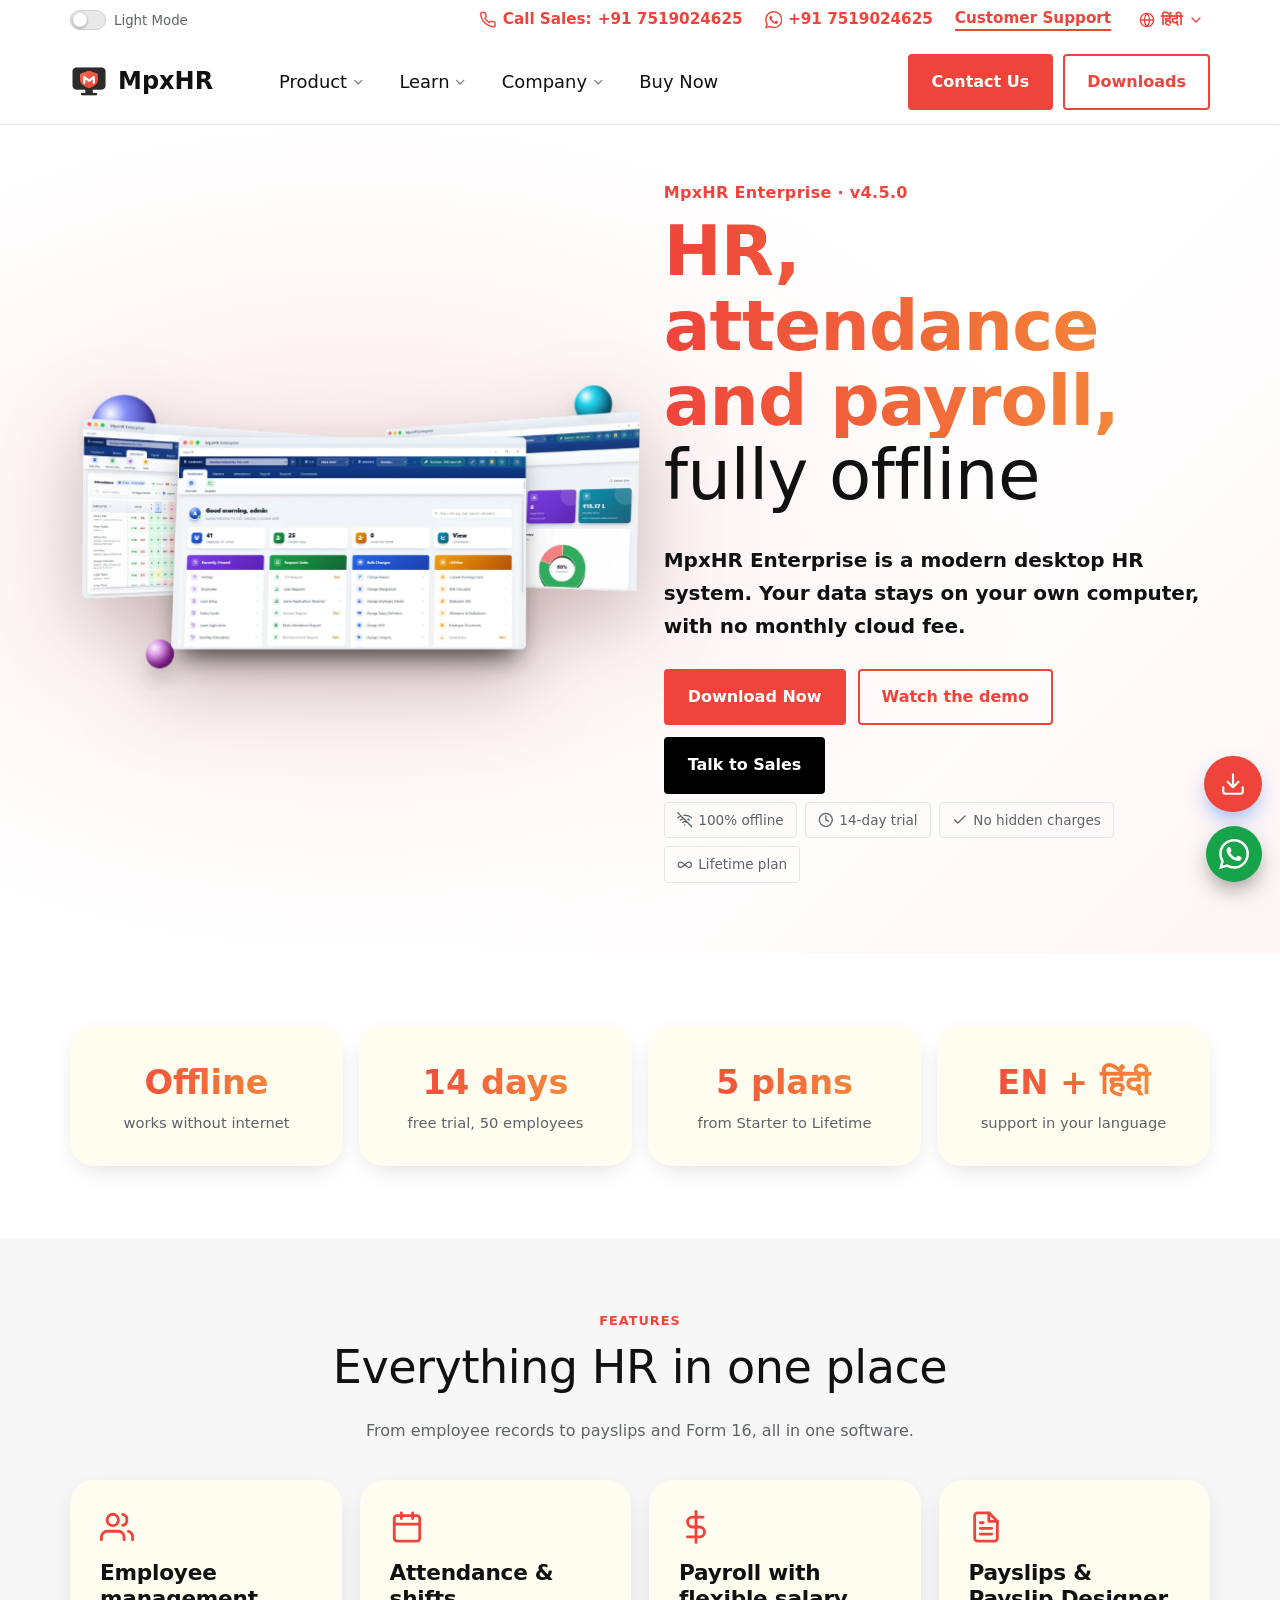
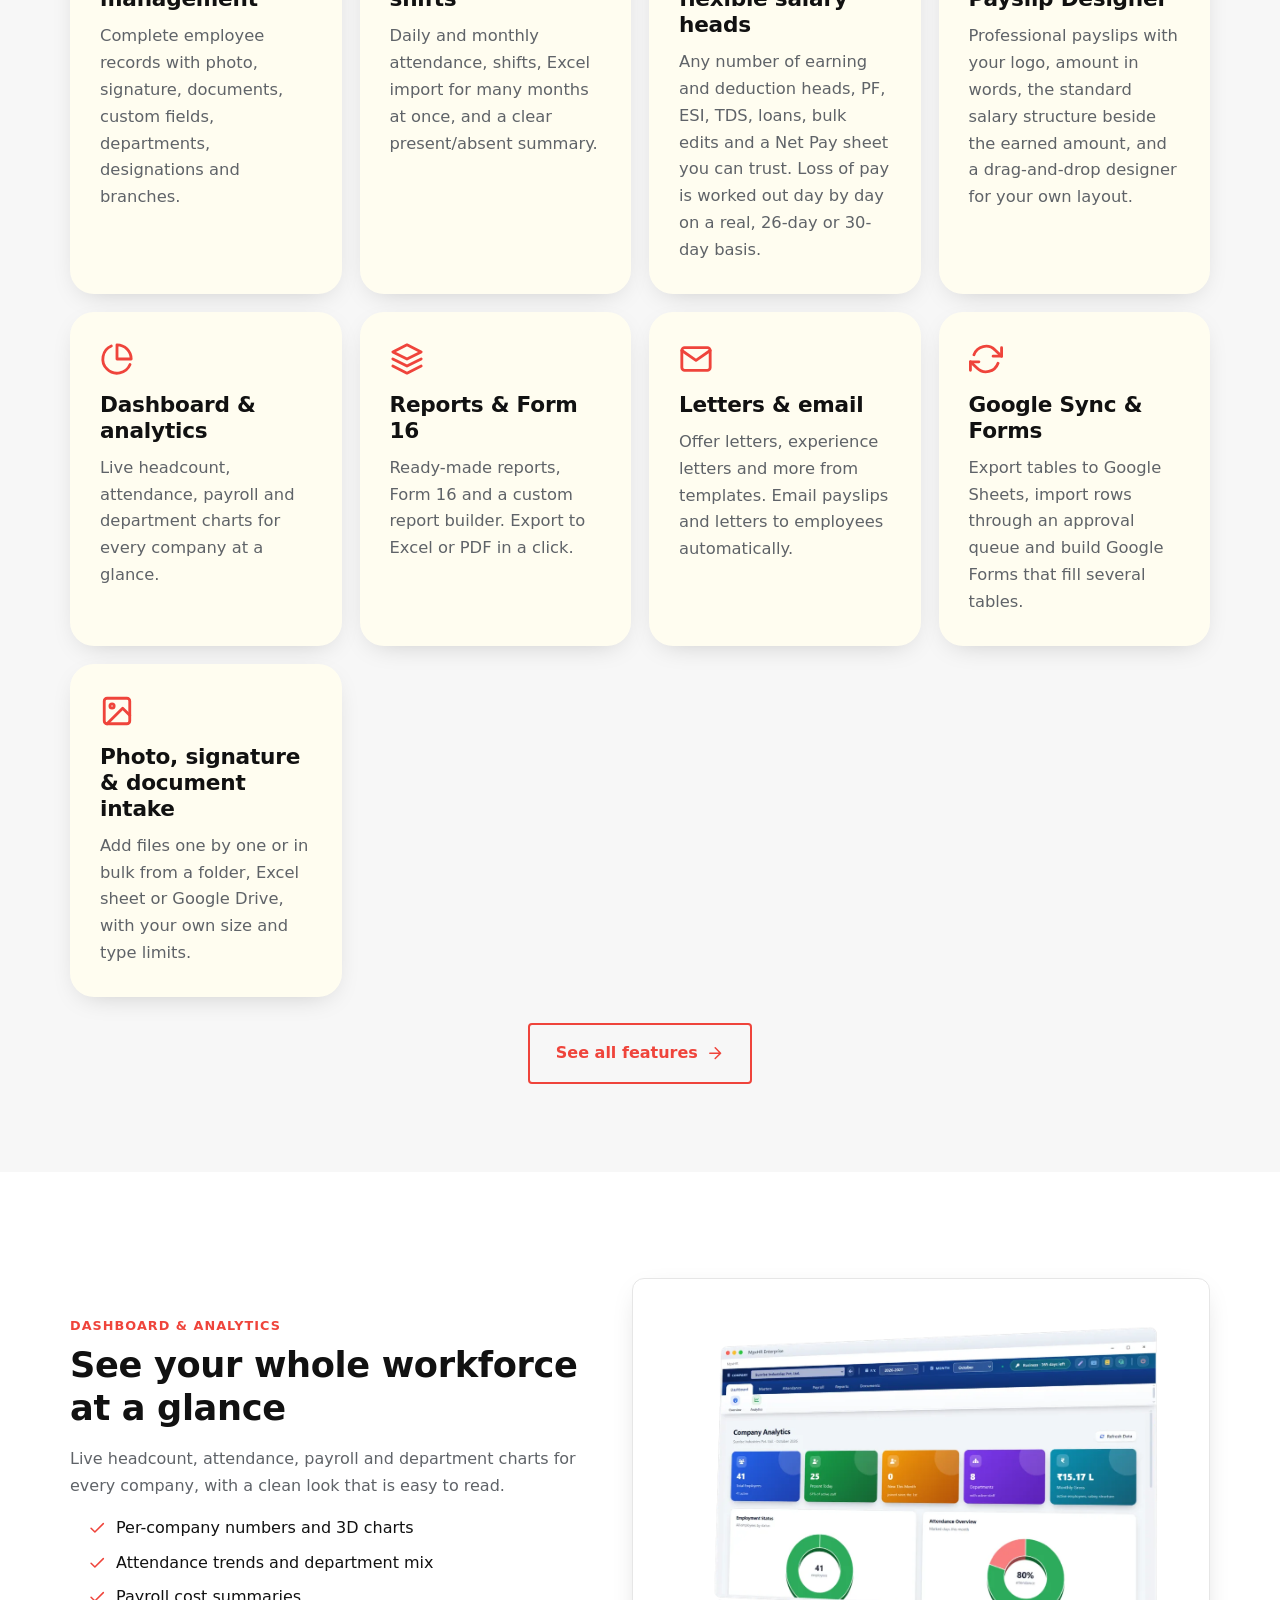
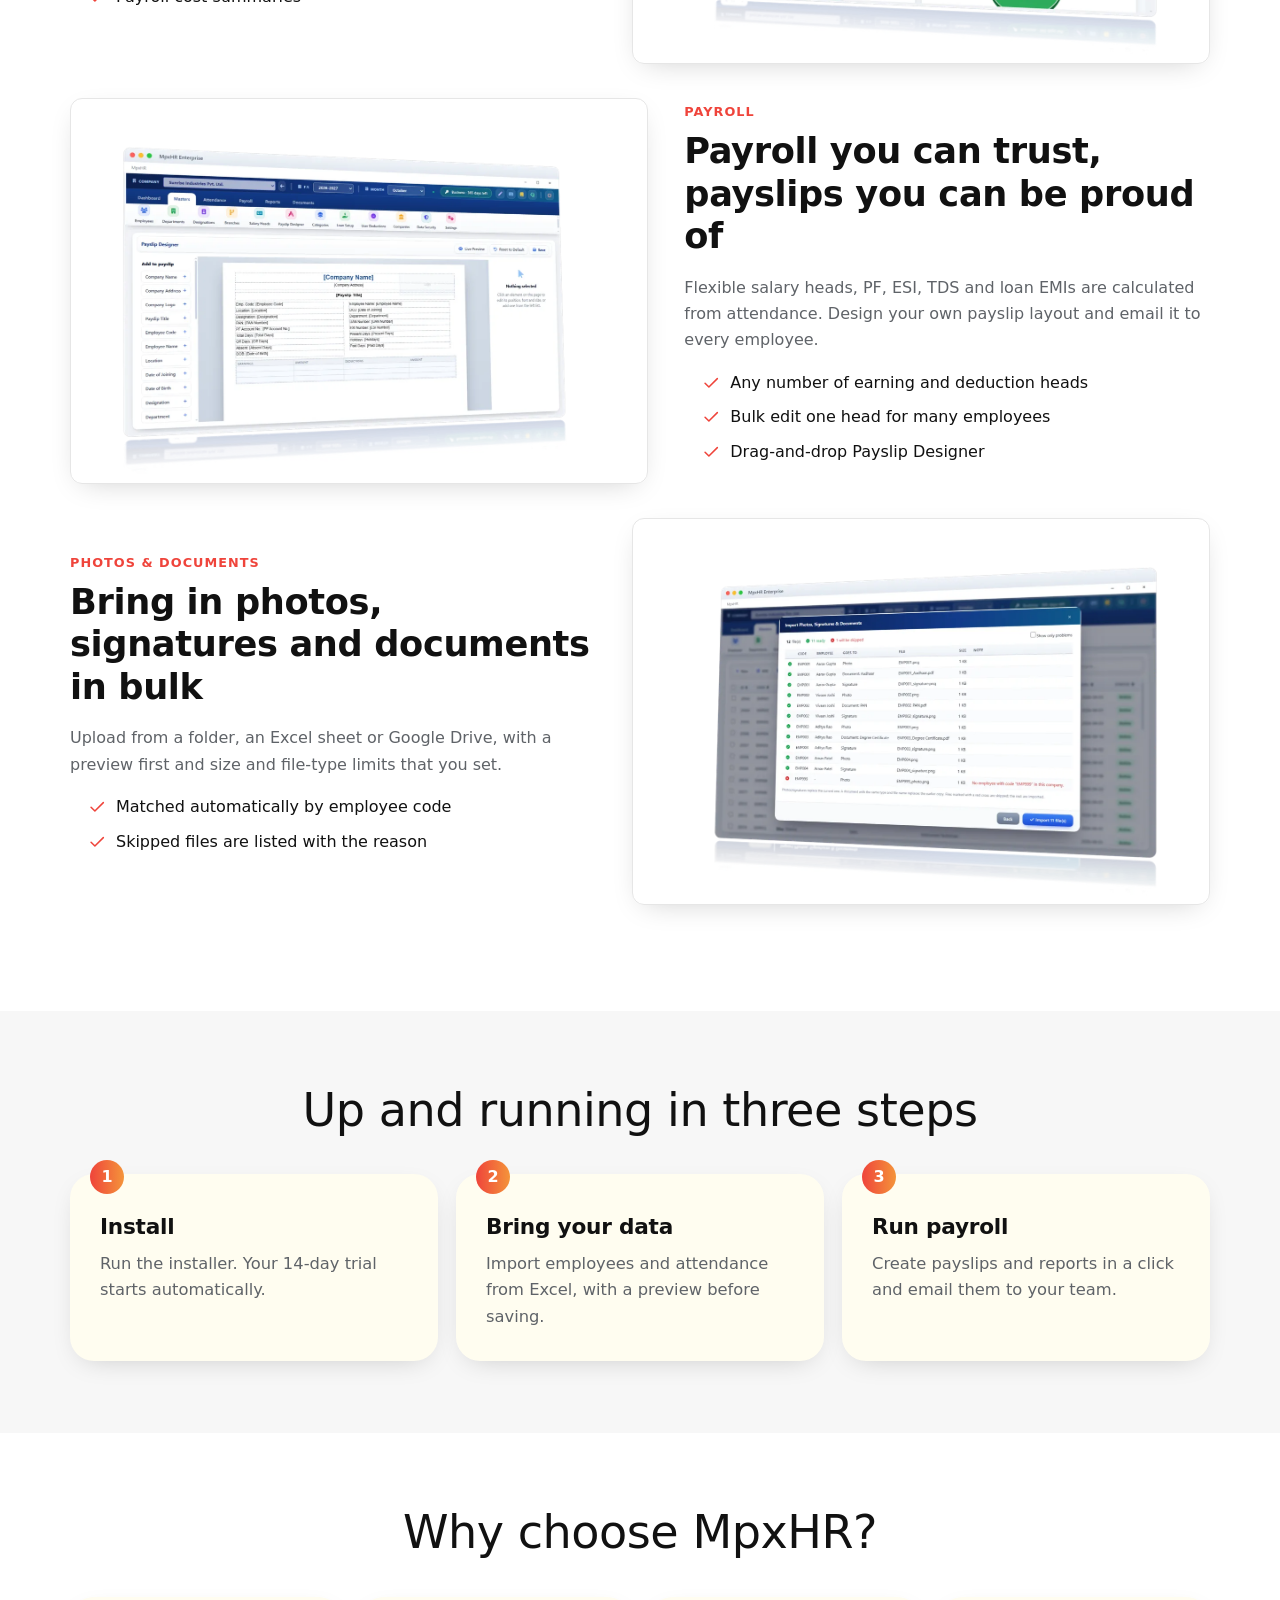
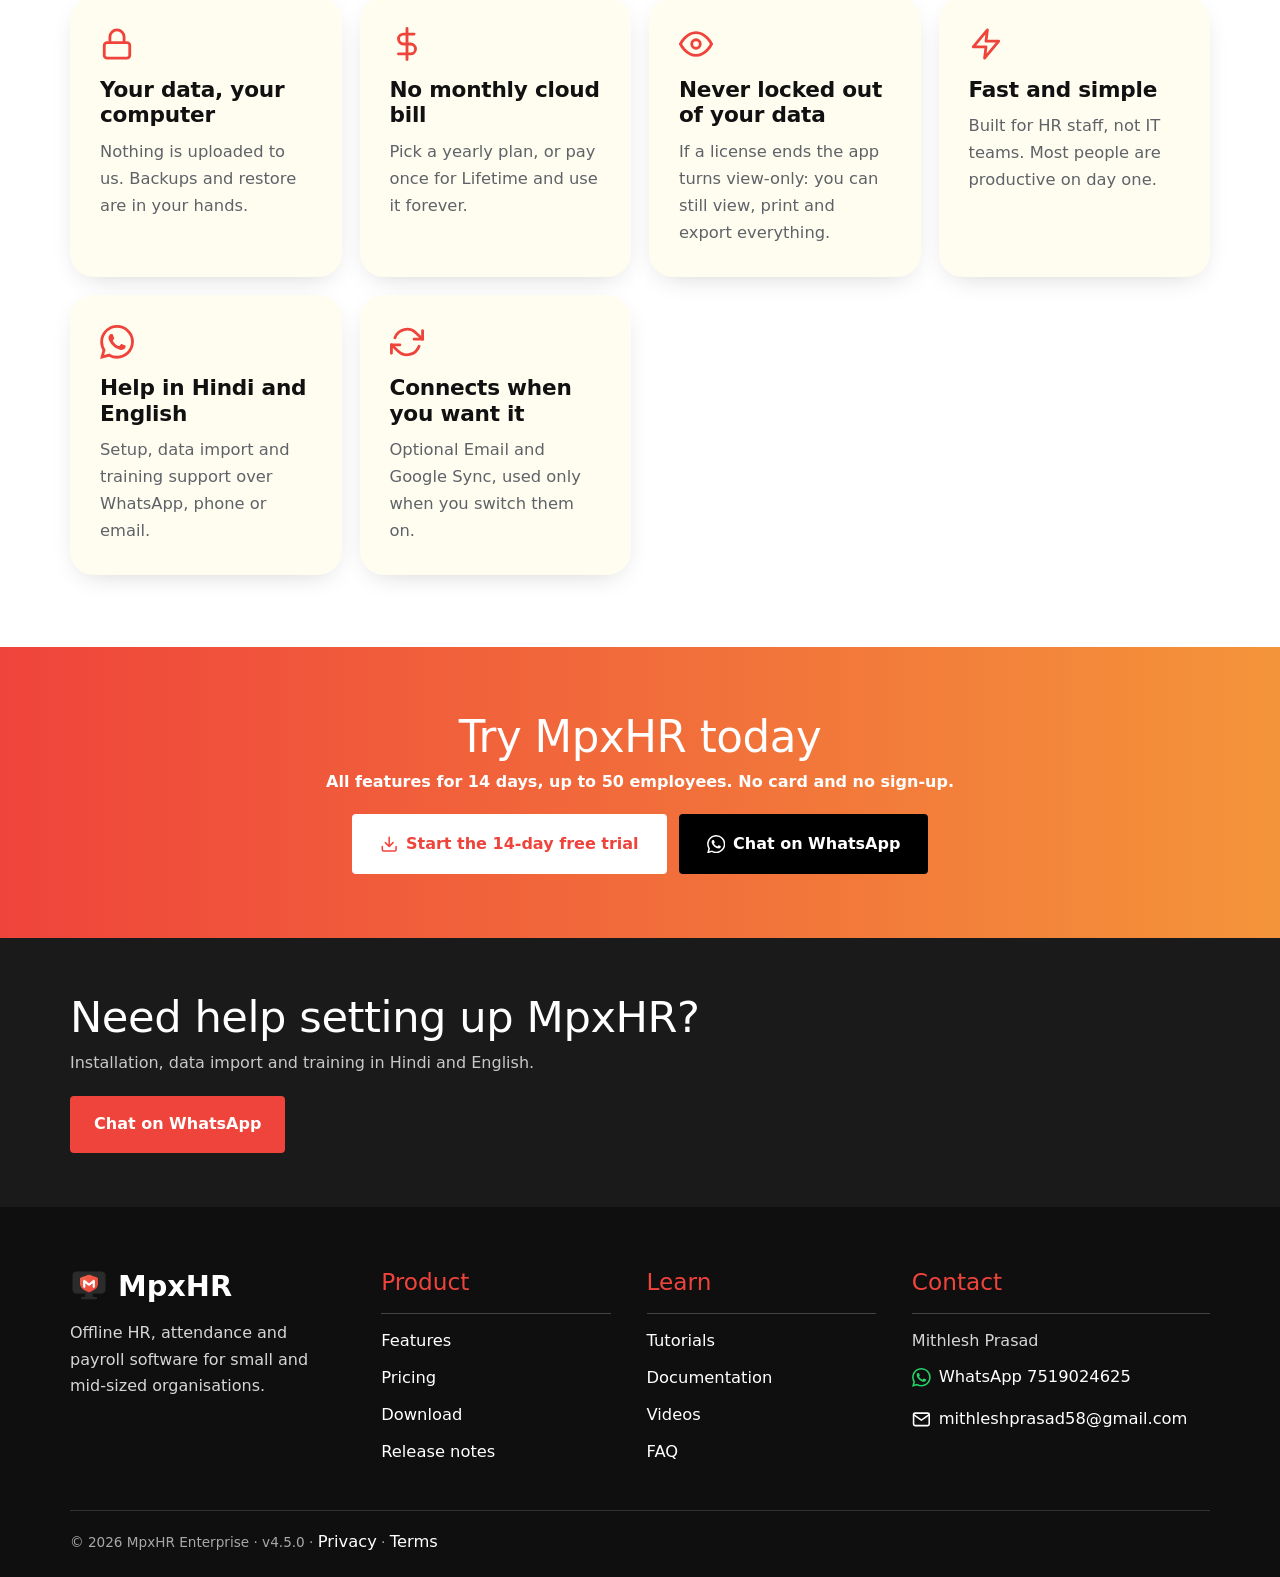
==== commit c68365c4: "Website: version 4.5.0, prices 40% lower, premium pricing cards, release notes" ====
--- a/index.html
+++ b/index.html
@@ -20,7 +20,7 @@
 </div></header>
 <main id="main"><section class="hero"><div class="wrap grid">
 <div class="hero-img"><img class="shot" src="assets/img/hero.webp" alt="MpxHR dashboard, attendance and analytics screens" width="1800" height="1000"></div>
-<div><div class="eyebrow">MpxHR Enterprise &middot; v4.4.0</div>
+<div><div class="eyebrow">MpxHR Enterprise &middot; v4.5.0</div>
 <h1><span class="grad" data-i18n="hero.h1a">HR, attendance and payroll,</span><span class="thin" data-i18n="hero.h1b">fully offline</span></h1>
 <p class="lead" data-i18n="hero.lead">MpxHR Enterprise is a modern desktop HR system. Your data stays on your own computer, with no monthly cloud fee.</p>
 <div class="cta"><a class="btn sq" href="download.html"><span data-i18n="cta.dl">Download Now</span></a><a class="btn sq outl" href="videos.html"><span data-i18n="cta.demo">Watch the demo</span></a><a class="btn sq dark" href="https://wa.me/917519024625?text=Hello%2C%20I%20would%20like%20to%20know%20more%20about%20MpxHR." target="_blank" rel="noopener"><span data-i18n="cta.talk">Talk to Sales</span></a></div>
@@ -62,9 +62,9 @@
 <div><h4>Learn</h4><ul><li><a href="tutorials.html">Tutorials</a></li><li><a href="docs.html">Documentation</a></li><li><a href="videos.html">Videos</a></li><li><a href="pricing.html#faq">FAQ</a></li></ul></div>
 <div><h4>Contact</h4><ul><li>Mithlesh Prasad</li><li class="ci"><a href="https://wa.me/917519024625?text=Hello%2C%20I%20would%20like%20to%20know%20more%20about%20MpxHR." target="_blank" rel="noopener"><svg class="ic ic-fill " viewBox="0 0 24 24" fill="currentColor" aria-hidden="true"><path d="M17.472 14.382c-.297-.149-1.758-.867-2.03-.967-.273-.099-.471-.148-.67.15-.197.297-.767.966-.94 1.164-.173.199-.347.223-.644.075-.297-.15-1.255-.463-2.39-1.475-.883-.788-1.48-1.761-1.653-2.059-.173-.297-.018-.458.13-.606.134-.133.298-.347.446-.52.149-.174.198-.298.298-.497.099-.198.05-.371-.025-.52-.075-.149-.669-1.612-.916-2.207-.242-.579-.487-.5-.669-.51-.173-.008-.371-.01-.57-.01-.198 0-.52.074-.792.372-.272.297-1.04 1.016-1.04 2.479 0 1.462 1.065 2.875 1.213 3.074.149.198 2.096 3.2 5.077 4.487.709.306 1.262.489 1.694.625.712.227 1.36.195 1.871.118.571-.085 1.758-.719 2.006-1.413.248-.694.248-1.289.173-1.413-.074-.124-.272-.198-.57-.347m-5.421 7.403h-.004a9.87 9.87 0 01-5.031-1.378l-.361-.214-3.741.982.998-3.648-.235-.374a9.86 9.86 0 01-1.51-5.26c.001-5.45 4.436-9.884 9.888-9.884 2.64 0 5.122 1.03 6.988 2.898a9.825 9.825 0 012.893 6.994c-.003 5.45-4.437 9.884-9.885 9.884m8.413-18.297A11.815 11.815 0 0012.05 0C5.495 0 .16 5.335.157 11.892c0 2.096.547 4.142 1.588 5.945L.057 24l6.305-1.654a11.882 11.882 0 005.683 1.448h.005c6.554 0 11.89-5.335 11.893-11.893a11.821 11.821 0 00-3.48-8.413Z"/></svg> WhatsApp 7519024625</a></li><li class="ci"><a href="mailto:mithleshprasad58@gmail.com"><svg class="ic " viewBox="0 0 24 24" fill="none" stroke="currentColor" stroke-width="2" stroke-linecap="round" stroke-linejoin="round" aria-hidden="true"><path d="M4 4h16a2 2 0 0 1 2 2v12a2 2 0 0 1-2 2H4a2 2 0 0 1-2-2V6a2 2 0 0 1 2-2z"/><path d="M22 6l-10 7L2 6"/></svg> mithleshprasad58@gmail.com</a></li></ul></div>
 </div>
-<div class="copy">&copy; 2026 MpxHR Enterprise &middot; v4.4.0 &middot; <a href="privacy.html">Privacy</a> &middot; <a href="terms.html">Terms</a></div>
+<div class="copy">&copy; 2026 MpxHR Enterprise &middot; v4.5.0 &middot; <a href="privacy.html">Privacy</a> &middot; <a href="terms.html">Terms</a></div>
 </div></footer>
-<a class="dl-float" href="https://github.com/mithleshprasad/MpxHR-Enterprise/releases/download/v4.4.0/MpxHR.Enterprise.Setup.4.4.0.exe" download aria-label="Download MpxHR for Windows" title="Download for Windows"><svg class="ic " viewBox="0 0 24 24" fill="none" stroke="currentColor" stroke-width="2" stroke-linecap="round" stroke-linejoin="round" aria-hidden="true"><path d="M21 15v4a2 2 0 0 1-2 2H5a2 2 0 0 1-2-2v-4M7 10l5 5 5-5M12 15V3"/></svg><span>Download</span></a>
+<a class="dl-float" href="https://github.com/mithleshprasad/MpxHR-Enterprise/releases/download/v4.5.0/MpxHR.Enterprise.Setup.4.5.0.exe" download aria-label="Download MpxHR for Windows" title="Download for Windows"><svg class="ic " viewBox="0 0 24 24" fill="none" stroke="currentColor" stroke-width="2" stroke-linecap="round" stroke-linejoin="round" aria-hidden="true"><path d="M21 15v4a2 2 0 0 1-2 2H5a2 2 0 0 1-2-2v-4M7 10l5 5 5-5M12 15V3"/></svg><span>Download</span></a>
 <a class="wa-float" href="https://wa.me/917519024625?text=Hello%2C%20I%20would%20like%20to%20know%20more%20about%20MpxHR." aria-label="Chat on WhatsApp" target="_blank" rel="noopener"><svg class="ic ic-fill " viewBox="0 0 24 24" fill="currentColor" aria-hidden="true"><path d="M17.472 14.382c-.297-.149-1.758-.867-2.03-.967-.273-.099-.471-.148-.67.15-.197.297-.767.966-.94 1.164-.173.199-.347.223-.644.075-.297-.15-1.255-.463-2.39-1.475-.883-.788-1.48-1.761-1.653-2.059-.173-.297-.018-.458.13-.606.134-.133.298-.347.446-.52.149-.174.198-.298.298-.497.099-.198.05-.371-.025-.52-.075-.149-.669-1.612-.916-2.207-.242-.579-.487-.5-.669-.51-.173-.008-.371-.01-.57-.01-.198 0-.52.074-.792.372-.272.297-1.04 1.016-1.04 2.479 0 1.462 1.065 2.875 1.213 3.074.149.198 2.096 3.2 5.077 4.487.709.306 1.262.489 1.694.625.712.227 1.36.195 1.871.118.571-.085 1.758-.719 2.006-1.413.248-.694.248-1.289.173-1.413-.074-.124-.272-.198-.57-.347m-5.421 7.403h-.004a9.87 9.87 0 01-5.031-1.378l-.361-.214-3.741.982.998-3.648-.235-.374a9.86 9.86 0 01-1.51-5.26c.001-5.45 4.436-9.884 9.888-9.884 2.64 0 5.122 1.03 6.988 2.898a9.825 9.825 0 012.893 6.994c-.003 5.45-4.437 9.884-9.885 9.884m8.413-18.297A11.815 11.815 0 0012.05 0C5.495 0 .16 5.335.157 11.892c0 2.096.547 4.142 1.588 5.945L.057 24l6.305-1.654a11.882 11.882 0 005.683 1.448h.005c6.554 0 11.89-5.335 11.893-11.893a11.821 11.821 0 00-3.48-8.413Z"/></svg></a>
 <script src="assets/i18n.js"></script><script src="assets/app.js"></script>
 </body></html>
--- a/assets/site.css
+++ b/assets/site.css
@@ -289,3 +289,32 @@
 @media(max-width:900px){.ftr .cols{grid-template-columns:1fr 1fr;gap:28px}}
 @media(max-width:560px){.ftr .cols{grid-template-columns:1fr}.ftr h4{font-size:1.25rem}}
 html,body{overflow-x:hidden}
+
+/* ===== Pricing cards: premium look (no 3D tilt; same height, price block, tidy feature list, full-width button) ===== */
+.plans{grid-template-columns:repeat(auto-fit,minmax(215px,1fr));gap:22px;perspective:none;align-items:stretch;padding-top:16px}
+@media(min-width:1180px){.plans{grid-template-columns:repeat(5,minmax(0,1fr))}}
+.card.plan{padding:30px 24px 24px;border-radius:24px;border:1px solid var(--line);transform-style:flat;
+ background:linear-gradient(180deg,color-mix(in srgb,var(--brand) 7%,var(--surface)) 0,var(--surface) 46%);
+ box-shadow:0 1px 0 rgba(255,255,255,.04) inset,0 18px 40px -26px rgba(0,0,0,.55);transition:transform .25s ease,box-shadow .25s ease,border-color .25s}
+.card.plan:hover,.card.plan.tilt{transform:translateY(-8px)!important;border-color:color-mix(in srgb,var(--brand) 55%,var(--line));box-shadow:0 30px 50px -26px color-mix(in srgb,var(--brand) 60%,transparent)}
+.card.plan:after{display:none}
+.card.plan.pop{border:2px solid transparent;
+ background:linear-gradient(180deg,color-mix(in srgb,var(--brand) 11%,var(--surface)) 0,var(--surface) 55%) padding-box,var(--grad) border-box;
+ box-shadow:0 30px 60px -28px color-mix(in srgb,var(--brand) 75%,transparent)}
+@media(min-width:1180px){.card.plan.pop{transform:translateY(-10px)}.card.plan.pop:hover{transform:translateY(-16px)!important}}
+.plan .tag{top:-14px;right:auto;left:50%;transform:translateX(-50%);white-space:nowrap;padding:6px 16px;border-radius:99px;background:var(--grad);color:#fff;font-size:.72rem;font-weight:800;letter-spacing:.08em;text-transform:uppercase;box-shadow:0 10px 22px -10px var(--brand)}
+.plan .ico{width:52px;height:52px;border-radius:16px;box-shadow:0 12px 24px -12px var(--brand)}
+.plan h3{margin:18px 0 4px;font-size:1.3rem;letter-spacing:-.2px;line-height:1.2}
+.plan>.muted[data-i18n]{min-height:3em;font-size:.92rem;line-height:1.5}
+.plan .price{display:flex;flex-direction:column;align-items:flex-start;gap:2px;margin:16px 0 18px;padding:16px 0;min-height:5.2rem;justify-content:center;
+ border-block:1px dashed color-mix(in srgb,var(--ink) 18%,transparent);font-size:2.15rem;font-weight:800;letter-spacing:-.8px;line-height:1.1;white-space:normal}
+.plan .price small{font-size:.74rem;font-weight:700;letter-spacing:.09em;text-transform:uppercase;color:var(--muted)}
+.plan .price span[data-i18n]{font-size:1.25rem;letter-spacing:0;line-height:1.3}
+.plan ul{margin:0 0 24px;flex:1}
+.plan li{display:flex;gap:10px;align-items:flex-start;margin:11px 0;font-size:.94rem;line-height:1.45}
+.plan li svg{flex:none;width:20px;height:20px;padding:4px;margin-top:1px;border-radius:50%;background:color-mix(in srgb,var(--ok) 18%,transparent);color:var(--ok)}
+.plan .btn{width:100%;justify-content:center;padding:15px 20px;border-radius:14px}
+.plan .btn.alt{background:transparent;color:var(--brand);box-shadow:inset 0 0 0 1.5px color-mix(in srgb,var(--brand) 70%,transparent)}
+.plan .btn.alt:hover{background:var(--brand);color:#fff;box-shadow:0 14px 26px -12px var(--brand)}
+.plan.pop .btn{background:var(--grad);box-shadow:0 16px 30px -14px var(--brand)}
+@media(prefers-reduced-motion:reduce){.card.plan,.card.plan:hover{transition:none;transform:none!important}}
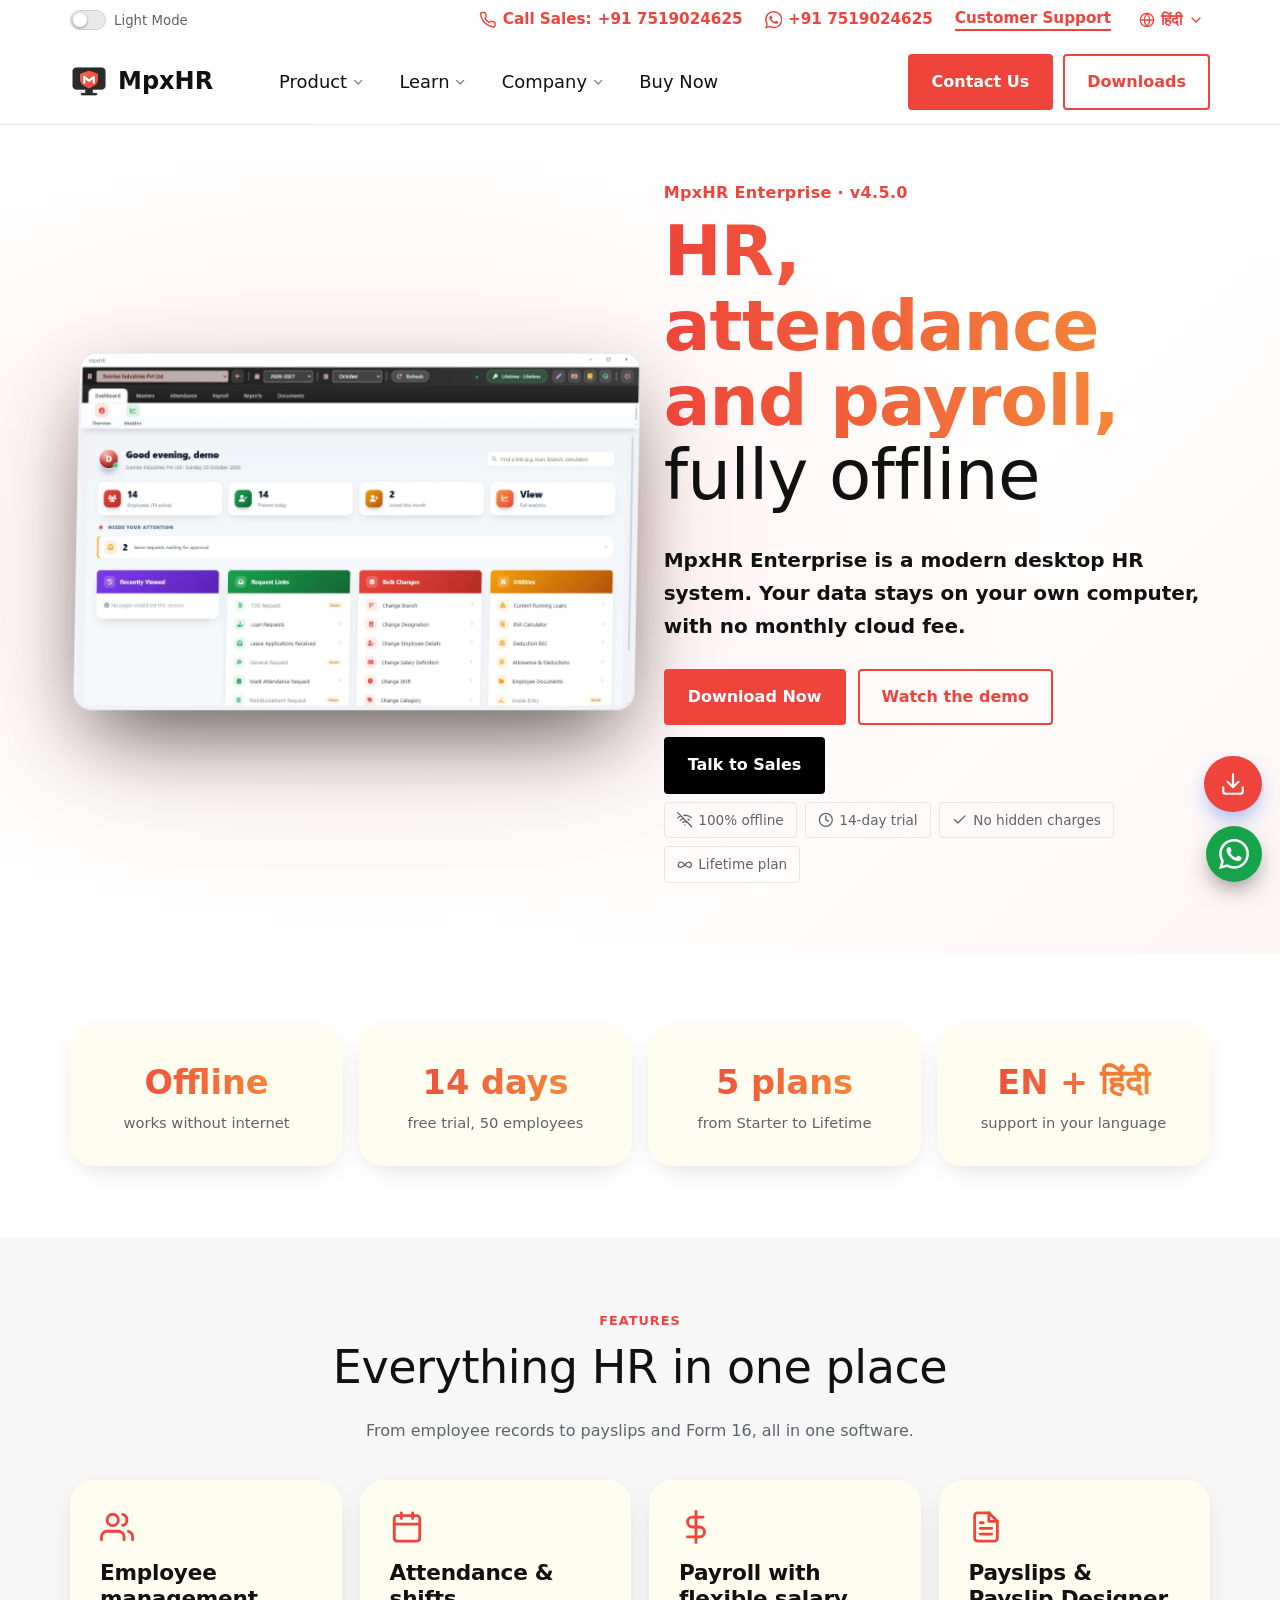
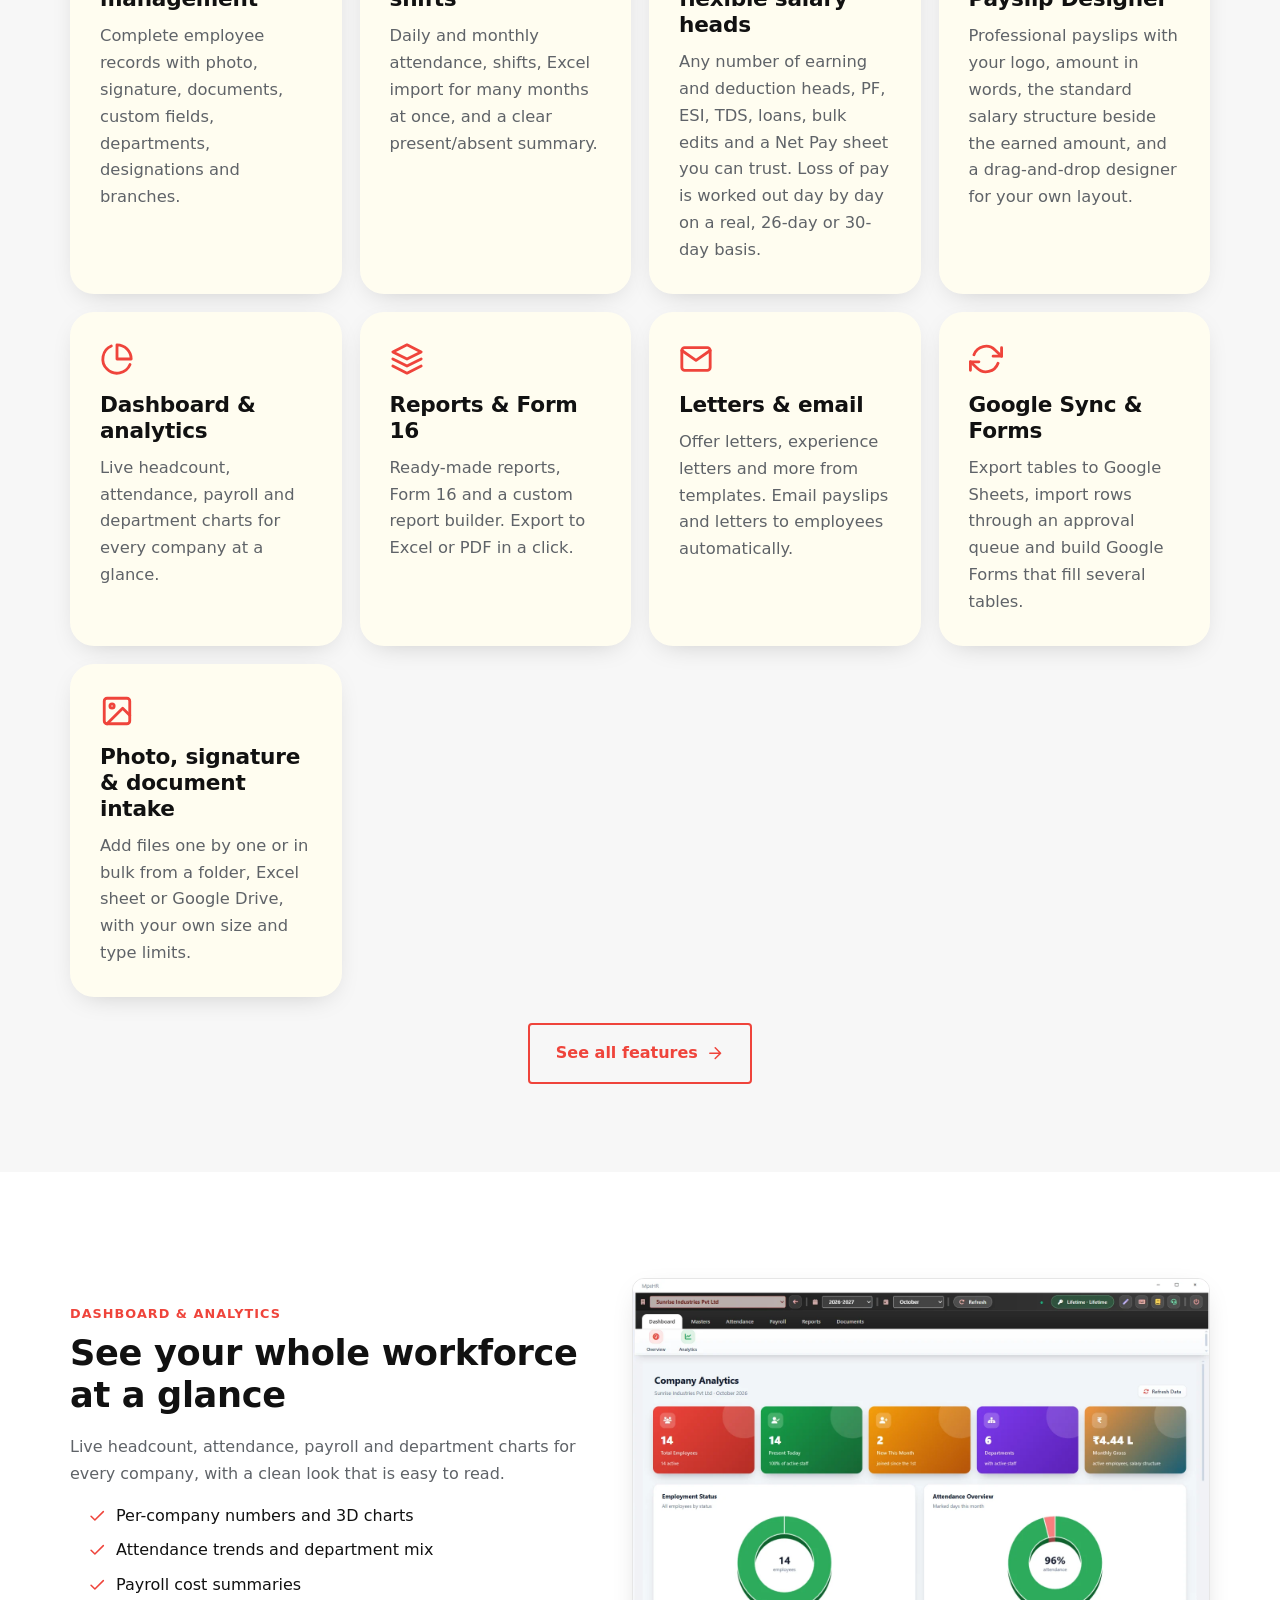
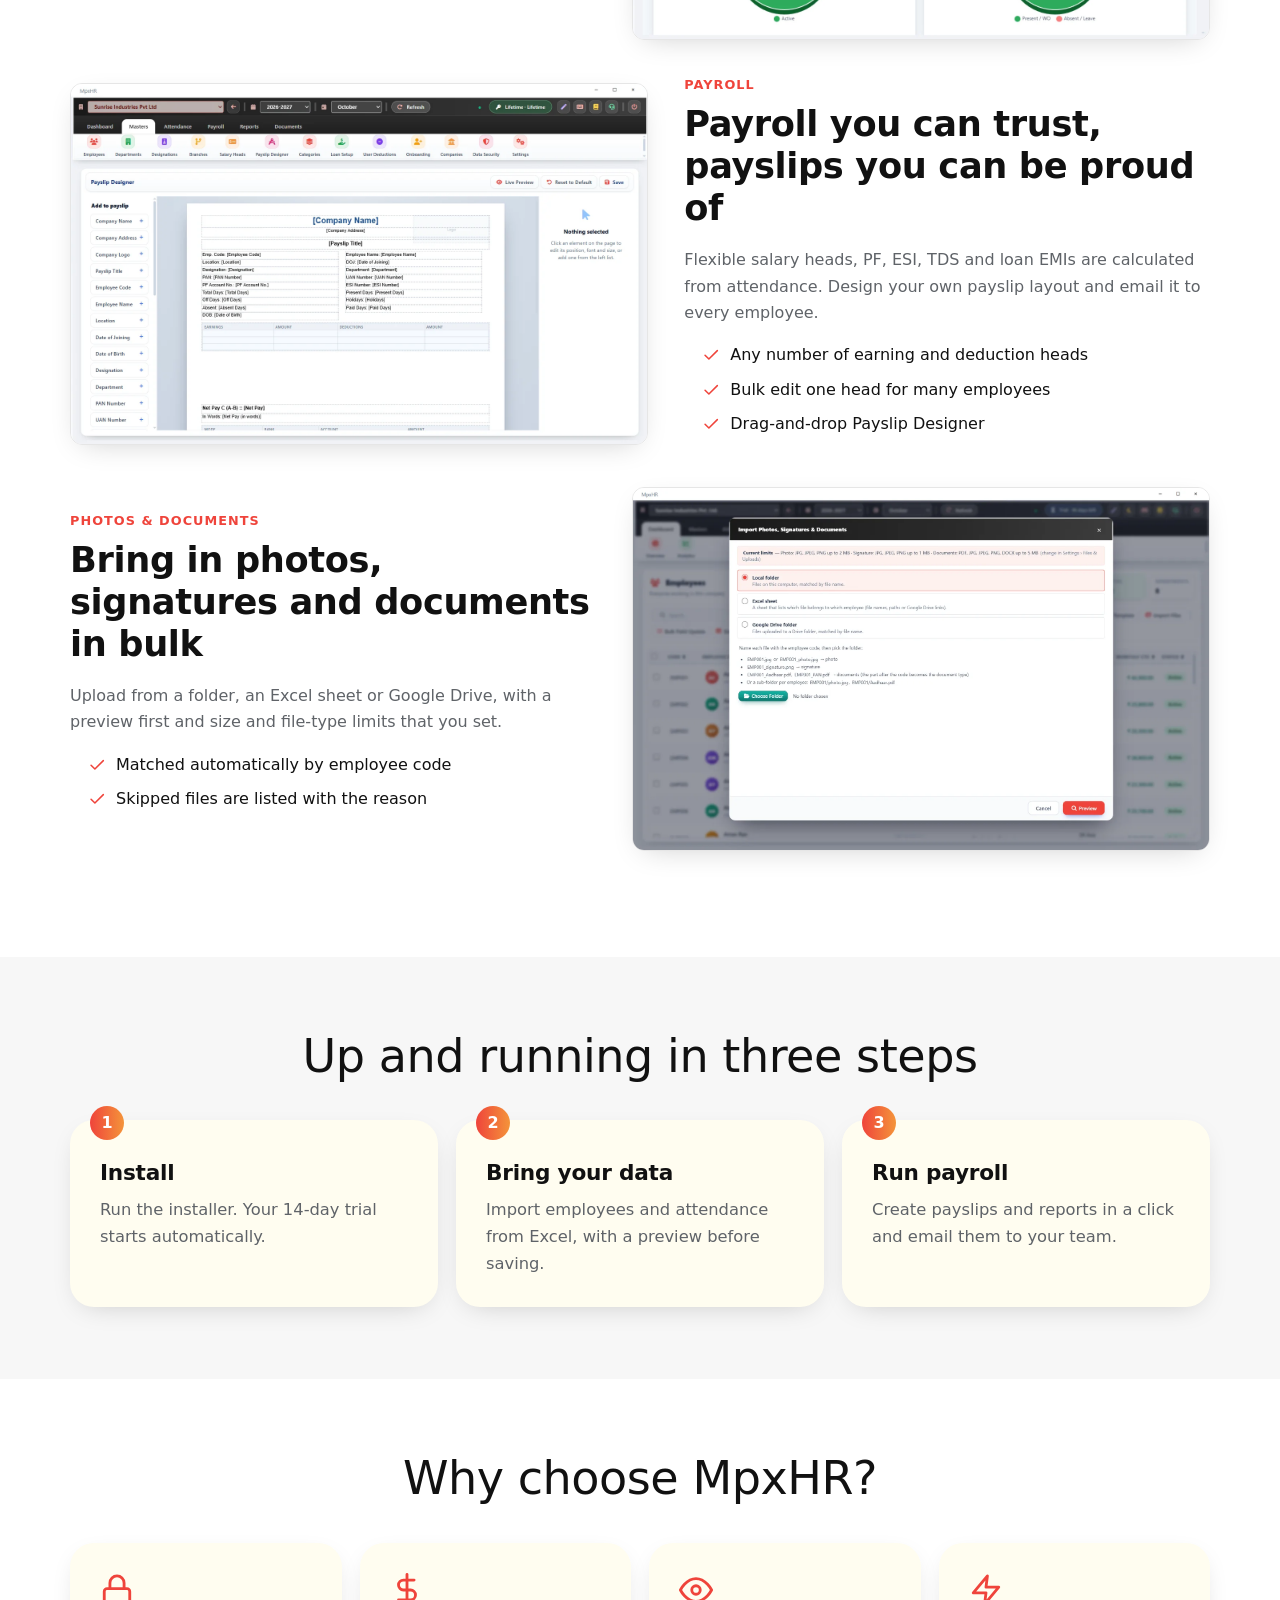
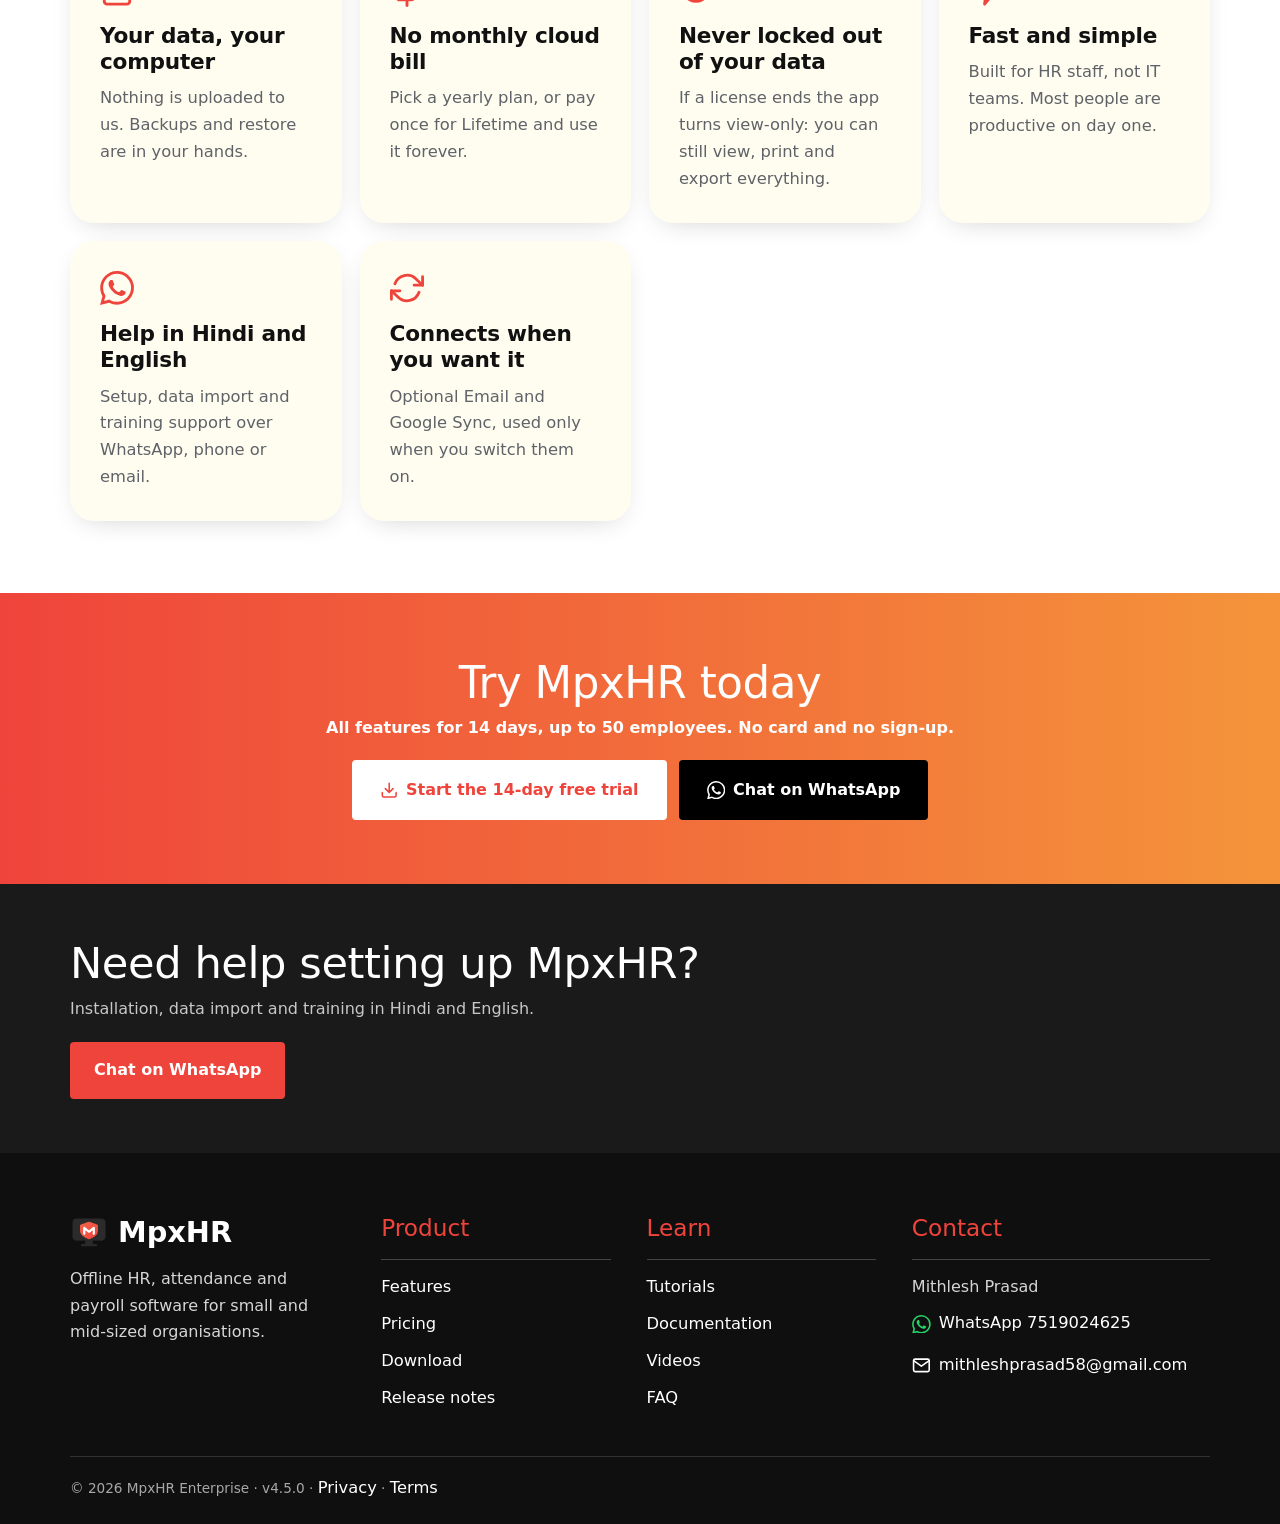
==== commit 9e113840: "Website: home page shows the new-look screenshots, new social preview image" ====
--- a/index.html
+++ b/index.html
@@ -19,7 +19,7 @@
 <div class="tools"><a class="btn sq" href="contact.html">Contact Us</a><a class="btn sq outl" href="download.html">Downloads</a></div>
 </div></header>
 <main id="main"><section class="hero"><div class="wrap grid">
-<div class="hero-img"><img class="shot" src="assets/img/hero.webp" alt="MpxHR dashboard, attendance and analytics screens" width="1800" height="1000"></div>
+<div class="hero-img"><img class="shot" src="assets/img/s03_dashboard.webp" alt="MpxHR dashboard in the new red and charcoal look" width="1440" height="900"></div>
 <div><div class="eyebrow">MpxHR Enterprise &middot; v4.5.0</div>
 <h1><span class="grad" data-i18n="hero.h1a">HR, attendance and payroll,</span><span class="thin" data-i18n="hero.h1b">fully offline</span></h1>
 <p class="lead" data-i18n="hero.lead">MpxHR Enterprise is a modern desktop HR system. Your data stays on your own computer, with no monthly cloud fee.</p>
@@ -35,9 +35,9 @@
 <p class="center" style="margin-top:26px"><a class="btn alt" href="features.html"><span data-i18n="cta.features">See all features</span> <svg class="ic " viewBox="0 0 24 24" fill="none" stroke="currentColor" stroke-width="2" stroke-linecap="round" stroke-linejoin="round" aria-hidden="true"><path d="M5 12h14M12 5l7 7-7 7"/></svg></a></p>
 </div></section>
 <section class="s"><div class="wrap">
-<div class="split"><div><div class="eyebrow">Dashboard &amp; analytics</div><h2>See your whole workforce at a glance</h2><p class="muted">Live headcount, attendance, payroll and department charts for every company, with a clean look that is easy to read.</p><ul class="ticks"><li><svg class="ic " viewBox="0 0 24 24" fill="none" stroke="currentColor" stroke-width="2" stroke-linecap="round" stroke-linejoin="round" aria-hidden="true"><path d="M20 6L9 17l-5-5"/></svg> Per-company numbers and 3D charts</li><li><svg class="ic " viewBox="0 0 24 24" fill="none" stroke="currentColor" stroke-width="2" stroke-linecap="round" stroke-linejoin="round" aria-hidden="true"><path d="M20 6L9 17l-5-5"/></svg> Attendance trends and department mix</li><li><svg class="ic " viewBox="0 0 24 24" fill="none" stroke="currentColor" stroke-width="2" stroke-linecap="round" stroke-linejoin="round" aria-hidden="true"><path d="M20 6L9 17l-5-5"/></svg> Payroll cost summaries</li></ul></div><img src="assets/img/tilt_s04_analytics_R.webp" alt="MpxHR analytics dashboard" loading="lazy" ></div>
-<div class="split rev"><div><div class="eyebrow">Payroll</div><h2>Payroll you can trust, payslips you can be proud of</h2><p class="muted">Flexible salary heads, PF, ESI, TDS and loan EMIs are calculated from attendance. Design your own payslip layout and email it to every employee.</p><ul class="ticks"><li><svg class="ic " viewBox="0 0 24 24" fill="none" stroke="currentColor" stroke-width="2" stroke-linecap="round" stroke-linejoin="round" aria-hidden="true"><path d="M20 6L9 17l-5-5"/></svg> Any number of earning and deduction heads</li><li><svg class="ic " viewBox="0 0 24 24" fill="none" stroke="currentColor" stroke-width="2" stroke-linecap="round" stroke-linejoin="round" aria-hidden="true"><path d="M20 6L9 17l-5-5"/></svg> Bulk edit one head for many employees</li><li><svg class="ic " viewBox="0 0 24 24" fill="none" stroke="currentColor" stroke-width="2" stroke-linecap="round" stroke-linejoin="round" aria-hidden="true"><path d="M20 6L9 17l-5-5"/></svg> Drag-and-drop Payslip Designer</li></ul></div><img src="assets/img/tilt_s13_payslip_designer_L.webp" alt="MpxHR payslip designer" loading="lazy" ></div>
-<div class="split"><div><div class="eyebrow">Photos &amp; documents</div><h2>Bring in photos, signatures and documents in bulk</h2><p class="muted">Upload from a folder, an Excel sheet or Google Drive, with a preview first and size and file-type limits that you set.</p><ul class="ticks"><li><svg class="ic " viewBox="0 0 24 24" fill="none" stroke="currentColor" stroke-width="2" stroke-linecap="round" stroke-linejoin="round" aria-hidden="true"><path d="M20 6L9 17l-5-5"/></svg> Matched automatically by employee code</li><li><svg class="ic " viewBox="0 0 24 24" fill="none" stroke="currentColor" stroke-width="2" stroke-linecap="round" stroke-linejoin="round" aria-hidden="true"><path d="M20 6L9 17l-5-5"/></svg> Skipped files are listed with the reason</li></ul></div><img src="assets/img/tilt_s08_import_files_preview_R.webp" alt="Bulk file import preview" loading="lazy" ></div>
+<div class="split"><div><div class="eyebrow">Dashboard &amp; analytics</div><h2>See your whole workforce at a glance</h2><p class="muted">Live headcount, attendance, payroll and department charts for every company, with a clean look that is easy to read.</p><ul class="ticks"><li><svg class="ic " viewBox="0 0 24 24" fill="none" stroke="currentColor" stroke-width="2" stroke-linecap="round" stroke-linejoin="round" aria-hidden="true"><path d="M20 6L9 17l-5-5"/></svg> Per-company numbers and 3D charts</li><li><svg class="ic " viewBox="0 0 24 24" fill="none" stroke="currentColor" stroke-width="2" stroke-linecap="round" stroke-linejoin="round" aria-hidden="true"><path d="M20 6L9 17l-5-5"/></svg> Attendance trends and department mix</li><li><svg class="ic " viewBox="0 0 24 24" fill="none" stroke="currentColor" stroke-width="2" stroke-linecap="round" stroke-linejoin="round" aria-hidden="true"><path d="M20 6L9 17l-5-5"/></svg> Payroll cost summaries</li></ul></div><img src="assets/img/s04_analytics.webp" alt="MpxHR analytics dashboard" loading="lazy" ></div>
+<div class="split rev"><div><div class="eyebrow">Payroll</div><h2>Payroll you can trust, payslips you can be proud of</h2><p class="muted">Flexible salary heads, PF, ESI, TDS and loan EMIs are calculated from attendance. Design your own payslip layout and email it to every employee.</p><ul class="ticks"><li><svg class="ic " viewBox="0 0 24 24" fill="none" stroke="currentColor" stroke-width="2" stroke-linecap="round" stroke-linejoin="round" aria-hidden="true"><path d="M20 6L9 17l-5-5"/></svg> Any number of earning and deduction heads</li><li><svg class="ic " viewBox="0 0 24 24" fill="none" stroke="currentColor" stroke-width="2" stroke-linecap="round" stroke-linejoin="round" aria-hidden="true"><path d="M20 6L9 17l-5-5"/></svg> Bulk edit one head for many employees</li><li><svg class="ic " viewBox="0 0 24 24" fill="none" stroke="currentColor" stroke-width="2" stroke-linecap="round" stroke-linejoin="round" aria-hidden="true"><path d="M20 6L9 17l-5-5"/></svg> Drag-and-drop Payslip Designer</li></ul></div><img src="assets/img/s13_payslip_designer.webp" alt="MpxHR payslip designer" loading="lazy" ></div>
+<div class="split"><div><div class="eyebrow">Photos &amp; documents</div><h2>Bring in photos, signatures and documents in bulk</h2><p class="muted">Upload from a folder, an Excel sheet or Google Drive, with a preview first and size and file-type limits that you set.</p><ul class="ticks"><li><svg class="ic " viewBox="0 0 24 24" fill="none" stroke="currentColor" stroke-width="2" stroke-linecap="round" stroke-linejoin="round" aria-hidden="true"><path d="M20 6L9 17l-5-5"/></svg> Matched automatically by employee code</li><li><svg class="ic " viewBox="0 0 24 24" fill="none" stroke="currentColor" stroke-width="2" stroke-linecap="round" stroke-linejoin="round" aria-hidden="true"><path d="M20 6L9 17l-5-5"/></svg> Skipped files are listed with the reason</li></ul></div><img src="assets/img/s08a_import_files_sources.webp" alt="Bulk file import preview" loading="lazy" ></div>
 </div></section>
 <section class="s alt"><div class="wrap">
 <div class="sec-head"><h2 data-i18n="home.how.h">Up and running in three steps</h2></div>
--- a/assets/site.css
+++ b/assets/site.css
@@ -318,3 +318,60 @@
 .plan .btn.alt:hover{background:var(--brand);color:#fff;box-shadow:0 14px 26px -12px var(--brand)}
 .plan.pop .btn{background:var(--grad);box-shadow:0 16px 30px -14px var(--brand)}
 @media(prefers-reduced-motion:reduce){.card.plan,.card.plan:hover{transition:none;transform:none!important}}
+
+/* Pricing cards, second pass: wider and shorter (icon beside the name, tighter spacing, smaller text so list lines do not wrap) */
+@media(min-width:1180px){.plans{margin-inline:-56px;gap:18px}}
+.card.plan{padding:22px 20px 20px;border-radius:20px;display:grid;grid-template-columns:auto 1fr;grid-template-rows:auto auto auto 1fr auto;column-gap:14px;align-content:start}
+.card.plan>.ico{grid-row:1 / span 2;width:46px;height:46px;border-radius:14px;margin:0;align-self:center}
+.card.plan>h3{grid-column:2;margin:0;font-size:1.15rem;align-self:end}
+.card.plan>.muted[data-i18n]{grid-column:2;min-height:0;font-size:.85rem;line-height:1.35;margin:2px 0 0}
+.card.plan>.price{grid-column:1 / -1;margin:14px 0 12px;padding:12px 0;min-height:4.1rem;font-size:1.9rem}
+.card.plan>ul{grid-column:1 / -1;margin:0 0 16px}
+.card.plan>.btn{grid-column:1 / -1;padding:12px 16px}
+.card.plan>.tag{grid-column:auto}
+.plan li{margin:8px 0;font-size:.88rem;gap:8px;line-height:1.35}
+.plan li svg{width:18px;height:18px;padding:3px}
+.plan .price small{font-size:.7rem}
+.plan .price span[data-i18n]{font-size:1.15rem}
+@media(min-width:1180px){.card.plan.pop{transform:translateY(-6px)}.card.plan.pop:hover{transform:translateY(-12px)!important}}
+.card.plan>h3{font-size:1.05rem;white-space:nowrap}
+.card.plan>.muted[data-i18n]{min-height:2.7em}
+@media(max-width:640px){.plans{grid-template-columns:1fr;margin-inline:0}.card.plan.pop{transform:none}}
+
+/* ===== Plan cards in the style of a hosting price table: struck-through old price, big new price, % off badge, one dark featured card ===== */
+.plans3{display:grid;grid-template-columns:repeat(3,minmax(0,1fr));gap:28px;max-width:1180px;margin:8px auto 0;align-items:stretch}
+.pc{position:relative;display:flex;flex-direction:column;padding:34px 32px 30px;border-radius:20px;background:var(--surface);color:var(--ink);border:1px solid var(--line);box-shadow:0 20px 44px -30px rgba(0,0,0,.45);transition:transform .25s,box-shadow .25s}
+.pc:hover{transform:translateY(-6px);box-shadow:0 34px 56px -30px rgba(0,0,0,.5)}
+.pc.feat{background:radial-gradient(120% 90% at 0 0,#3a1a17 0,#1d1d1f 55%,#141416 100%);color:#fff;border-color:#3a2623;box-shadow:0 34px 70px -28px rgba(239,68,59,.45)}
+.pc-off{position:absolute;top:22px;right:24px;background:#ef443b;color:#fff;font-size:.78rem;font-weight:800;padding:5px 12px;border-radius:8px;letter-spacing:.01em}
+.pc-name{display:flex;align-items:center;gap:8px;margin:0 0 12px;font-size:1.65rem;font-weight:700;letter-spacing:-.3px;line-height:1.2}
+.pc-name svg{width:22px;height:22px;color:#f9b168;fill:#f9b168}
+.pc-desc{min-height:3.4em;margin:0 0 22px;color:var(--muted);font-size:1.02rem;line-height:1.6}
+.pc.feat .pc-desc{color:#d9d4d2}
+.pc-was{min-height:1.5em;color:var(--muted);font-size:1.05rem}.pc-was s{text-decoration-thickness:1.5px}
+.pc.feat .pc-was{color:#b8b1ae}
+.pc-price{font-size:3.1rem;font-weight:800;letter-spacing:-1.5px;line-height:1.1;margin:2px 0 22px}
+.pc-price small{font-size:1.1rem;font-weight:600;letter-spacing:0;color:var(--muted);margin-left:4px}
+.pc.feat .pc-price small{color:#cfc8c5}
+.pc-btn{display:flex;align-items:center;justify-content:center;height:58px;border-radius:12px;font-weight:700;font-size:1.08rem;text-decoration:none;
+ background:transparent;color:var(--brand);box-shadow:inset 0 0 0 1.5px var(--brand);transition:background .2s,color .2s,transform .2s}
+.pc-btn:hover{background:var(--brand);color:#fff;text-decoration:none}
+.pc.feat .pc-btn{background:linear-gradient(90deg,#ef443b,#f59b50);color:#fff;box-shadow:0 18px 32px -14px rgba(239,68,59,.8)}
+.pc.feat .pc-btn:hover{filter:brightness(1.07)}
+.pc-note{margin:16px 0 0;color:var(--muted);font-size:.86rem;line-height:1.5}.pc.feat .pc-note{color:#b8b1ae}
+.pc hr{border:0;border-top:1px solid var(--line);margin:24px 0 18px}.pc.feat hr{border-top-color:rgba(255,255,255,.14)}
+.pc ul{list-style:none;margin:0;padding:0;flex:1}
+.pc li{display:flex;align-items:flex-start;gap:12px;margin:13px 0;font-size:1rem;line-height:1.5}
+.pc li svg{flex:none;width:20px;height:20px;margin-top:2px;color:var(--ok)}.pc.feat li svg{color:#7ddc9c}
+
+.plans-q{display:grid;grid-template-columns:repeat(2,minmax(0,1fr));gap:28px;max-width:1180px;margin:28px auto 0}
+.qc{display:flex;flex-direction:column;gap:14px;padding:26px 30px;border-radius:20px;background:var(--surface);border:1px solid var(--line);box-shadow:0 16px 36px -30px rgba(0,0,0,.45)}
+.qc-head{display:flex;align-items:center;gap:16px}.qc-ico{width:52px;height:52px;border-radius:14px;display:grid;place-items:center;background:color-mix(in srgb,var(--brand) 14%,transparent);color:var(--brand)}.qc-ico svg{width:26px;height:26px}
+.qc h3{margin:0;font-size:1.35rem}.qc-head p{margin:2px 0 0;color:var(--muted)}
+.qc ul{list-style:none;margin:0;padding:0;display:grid;grid-template-columns:1fr 1fr;gap:6px 18px}.qc li{display:flex;gap:10px;font-size:.96rem;line-height:1.45}.qc li svg{flex:none;width:18px;height:18px;margin-top:2px;color:var(--ok)}
+.qc .pc-btn{height:50px;margin-top:4px}
+@media(max-width:980px){.plans3{grid-template-columns:1fr;max-width:520px}.plans-q{grid-template-columns:1fr;max-width:520px}.qc ul{grid-template-columns:1fr}}
+@media(prefers-reduced-motion:reduce){.pc,.pc:hover{transition:none;transform:none}}
+.pc{padding-top:68px}.pc-off{top:24px}
+/* the home page now shows the real dashboard screenshot instead of the old 3D composition */
+.hero-img img.shot{border-radius:18px;border:1px solid var(--line);box-shadow:0 40px 80px -36px rgba(0,0,0,.6);background:var(--surface)}
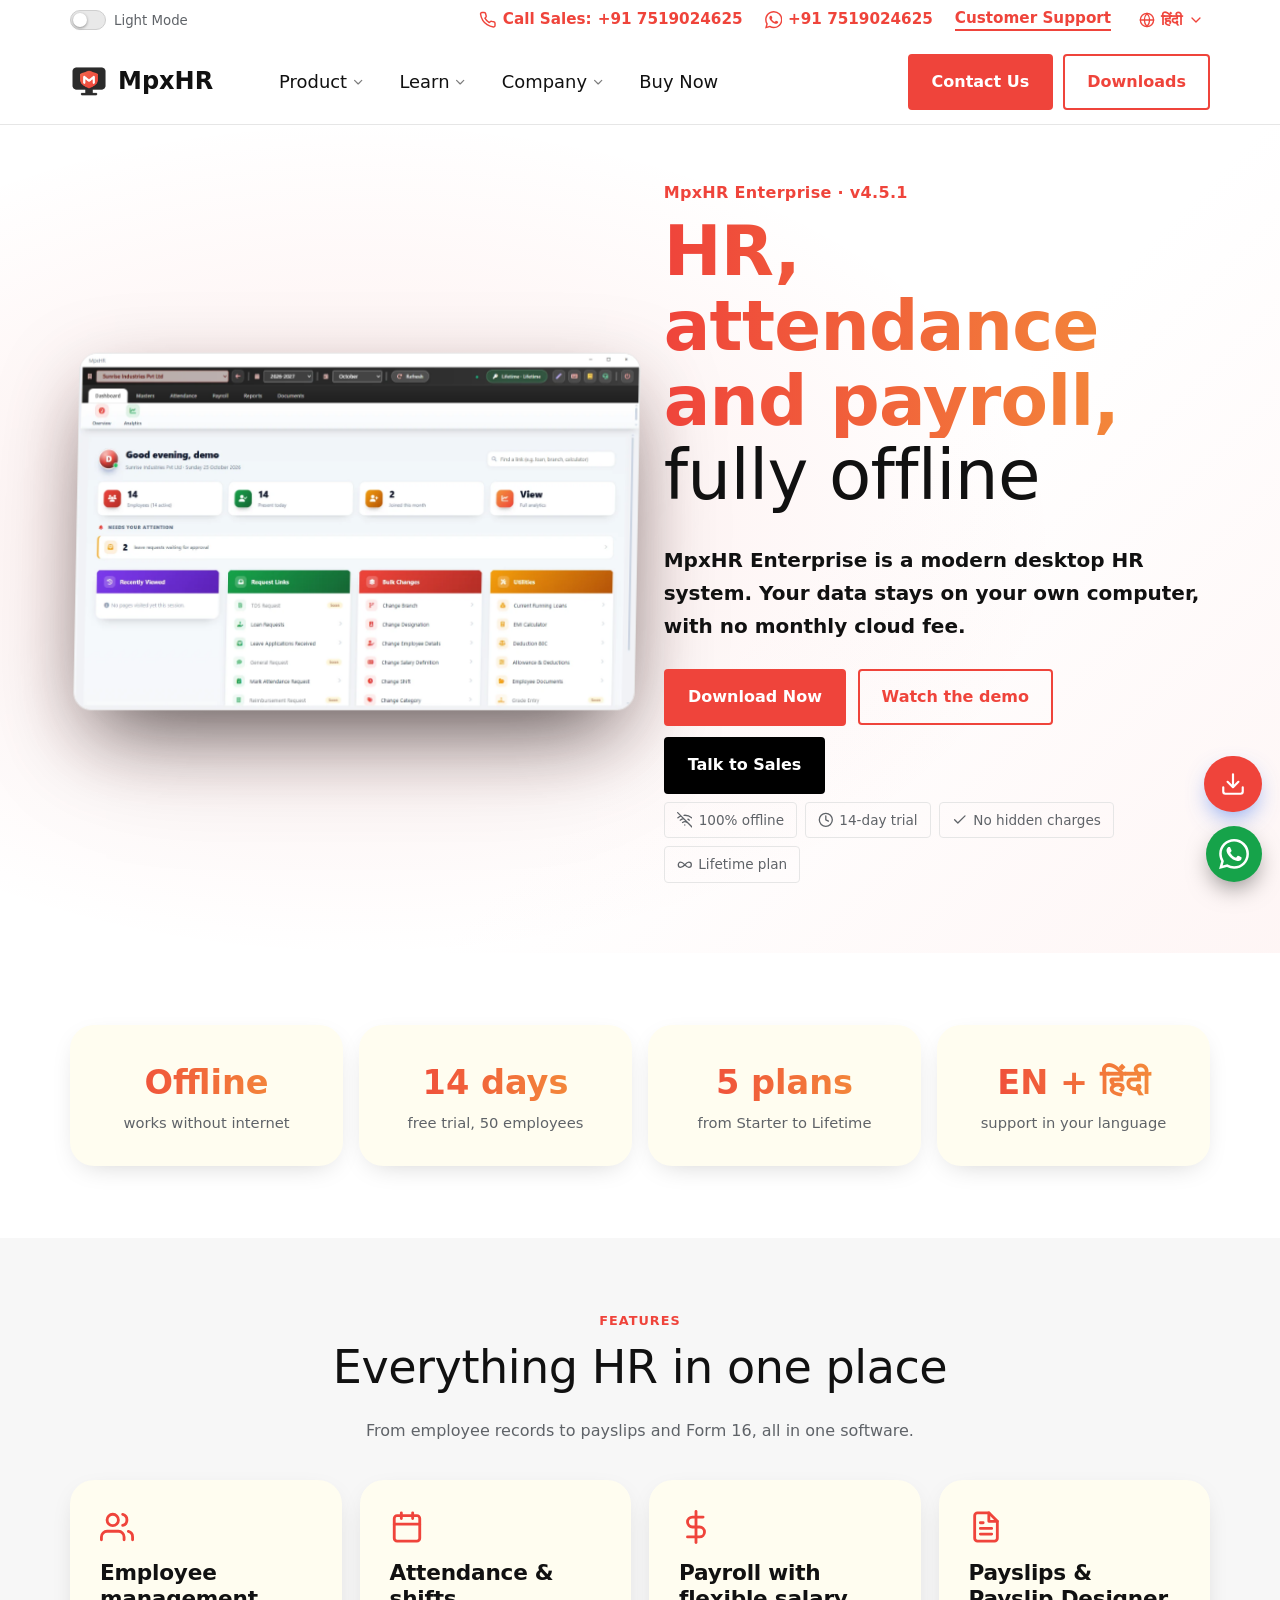
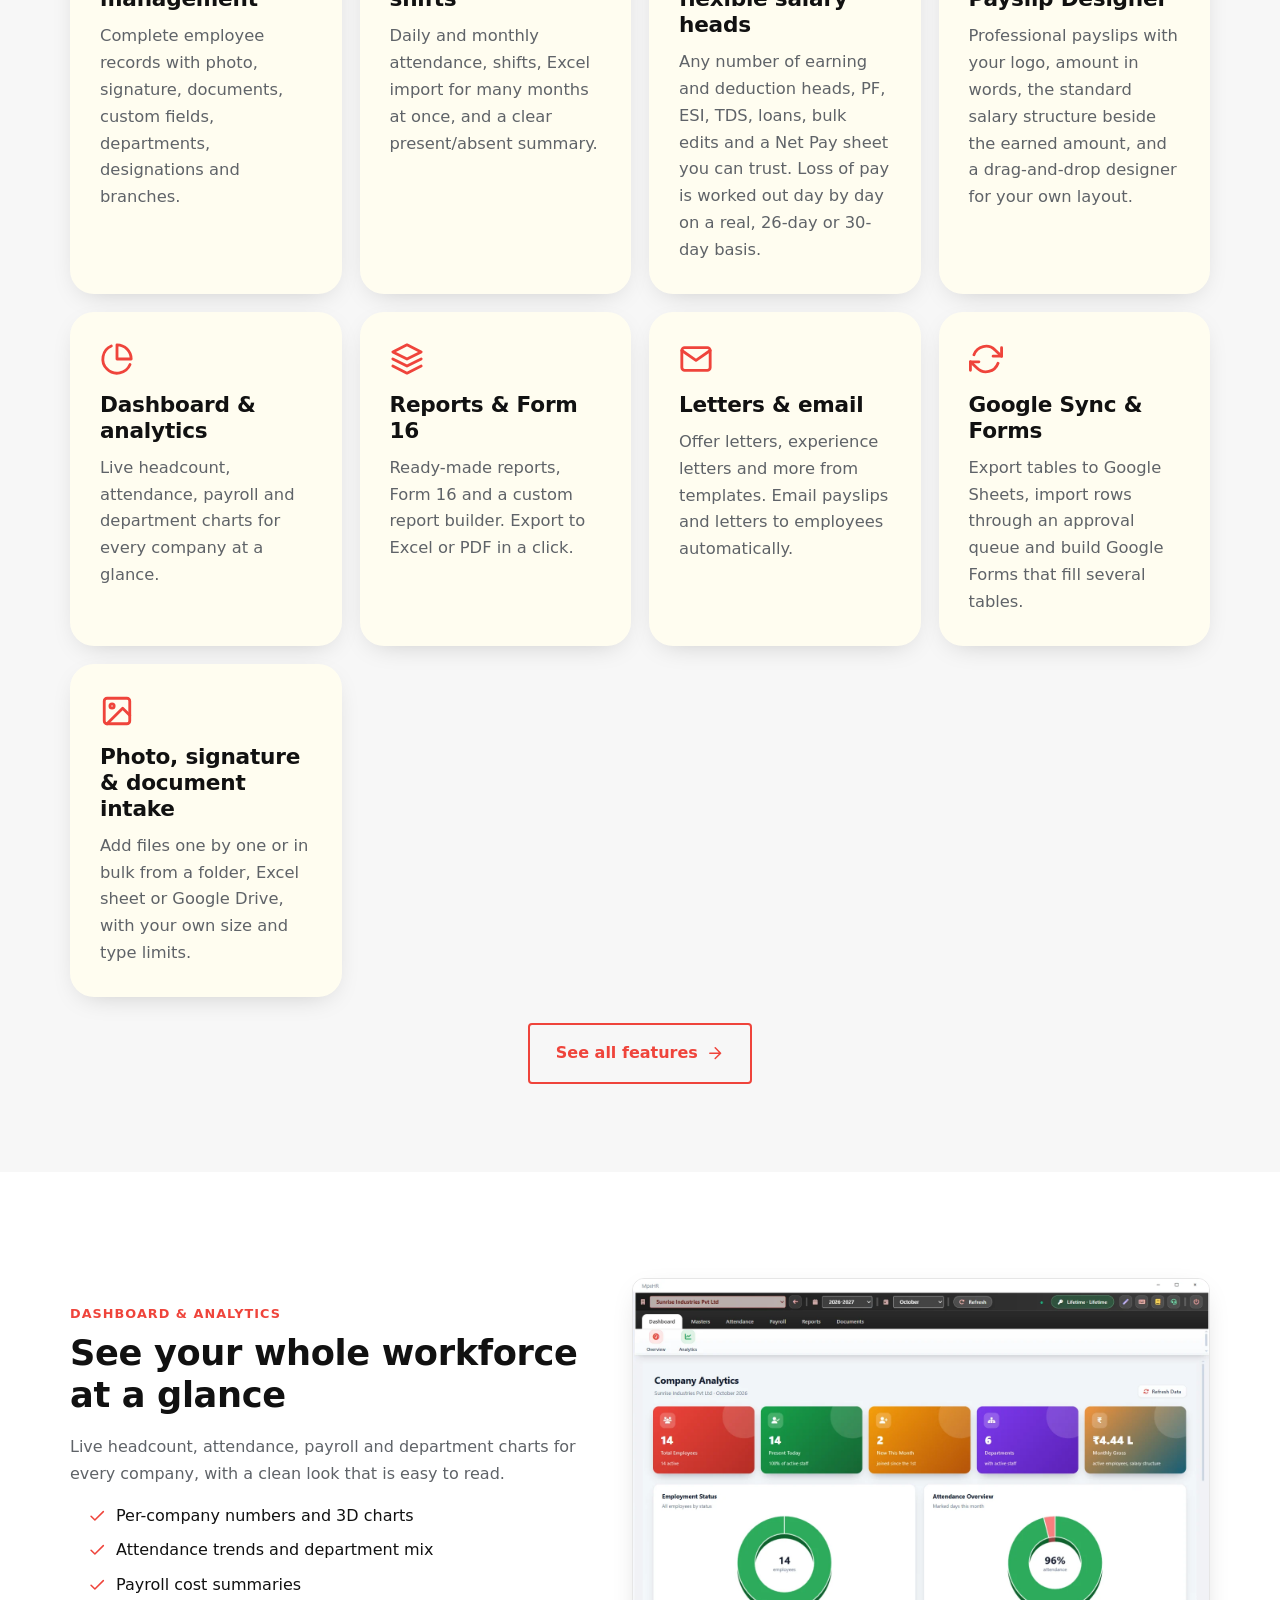
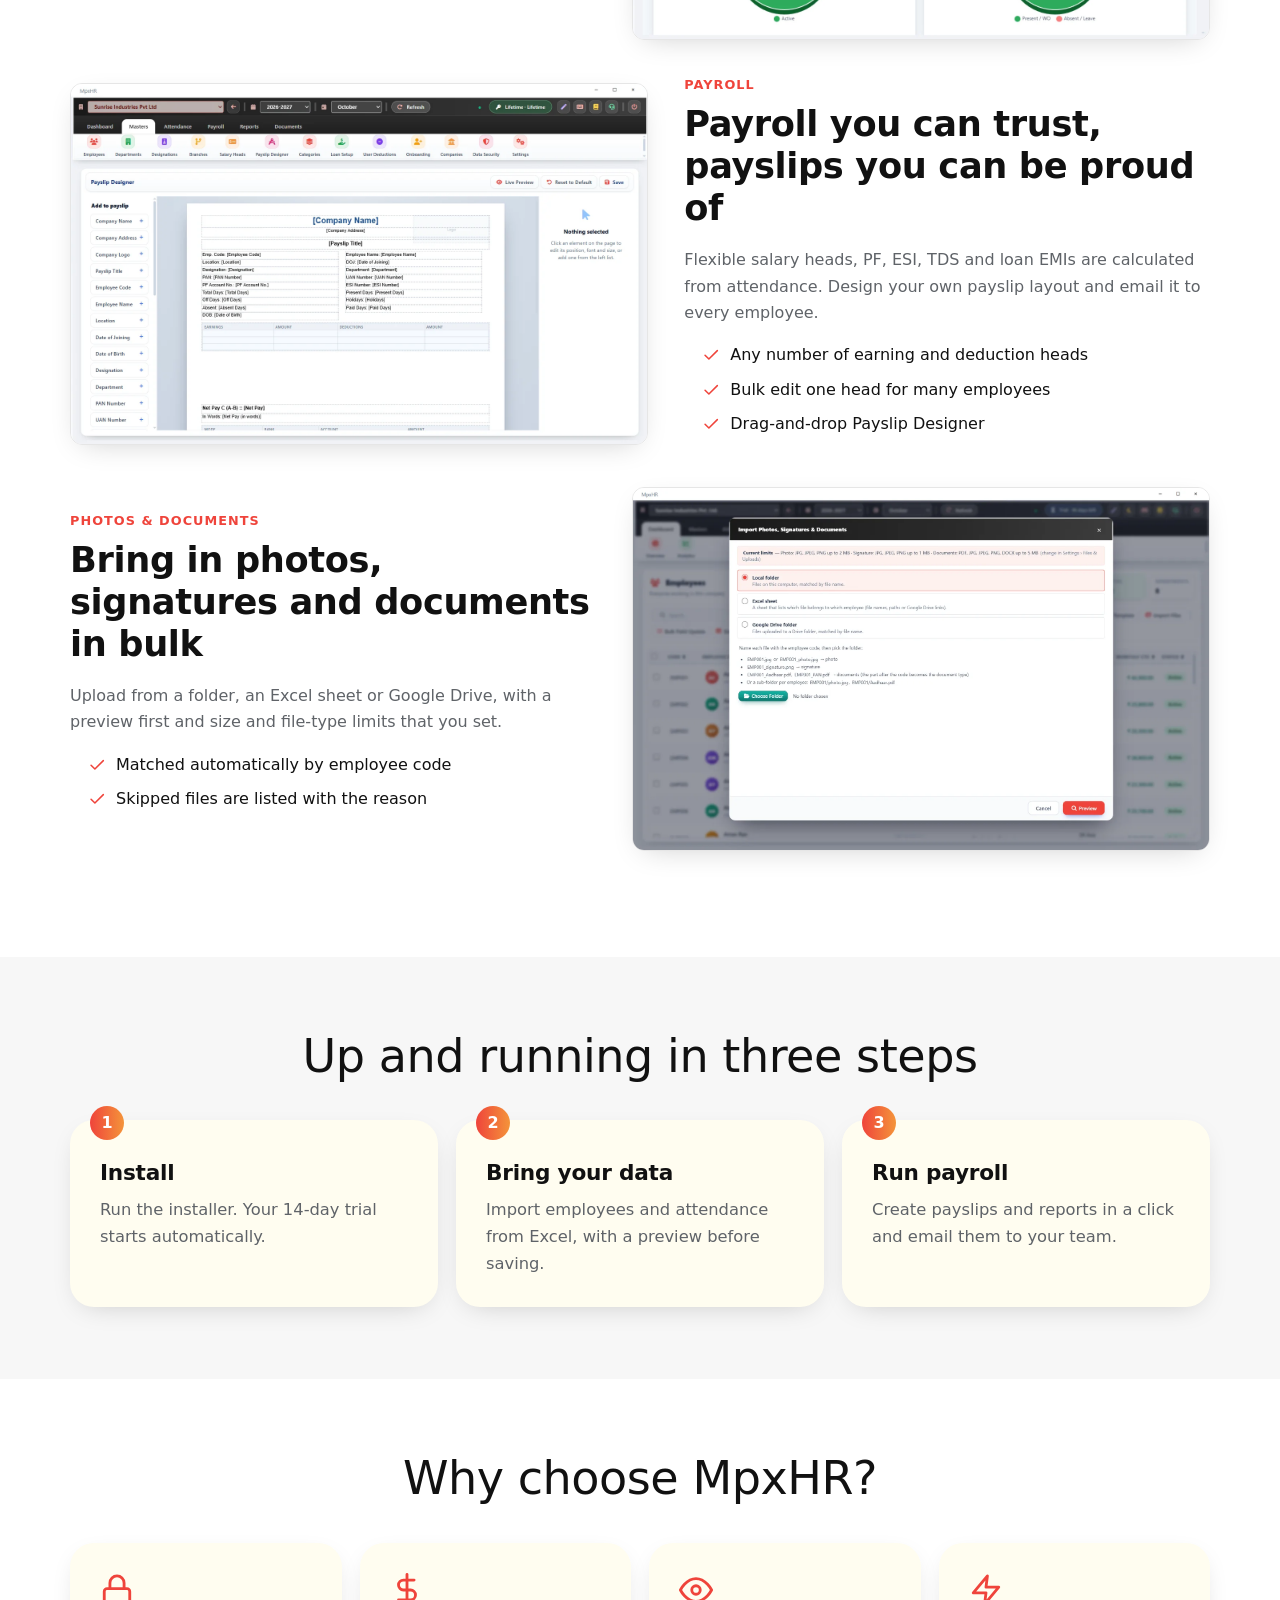
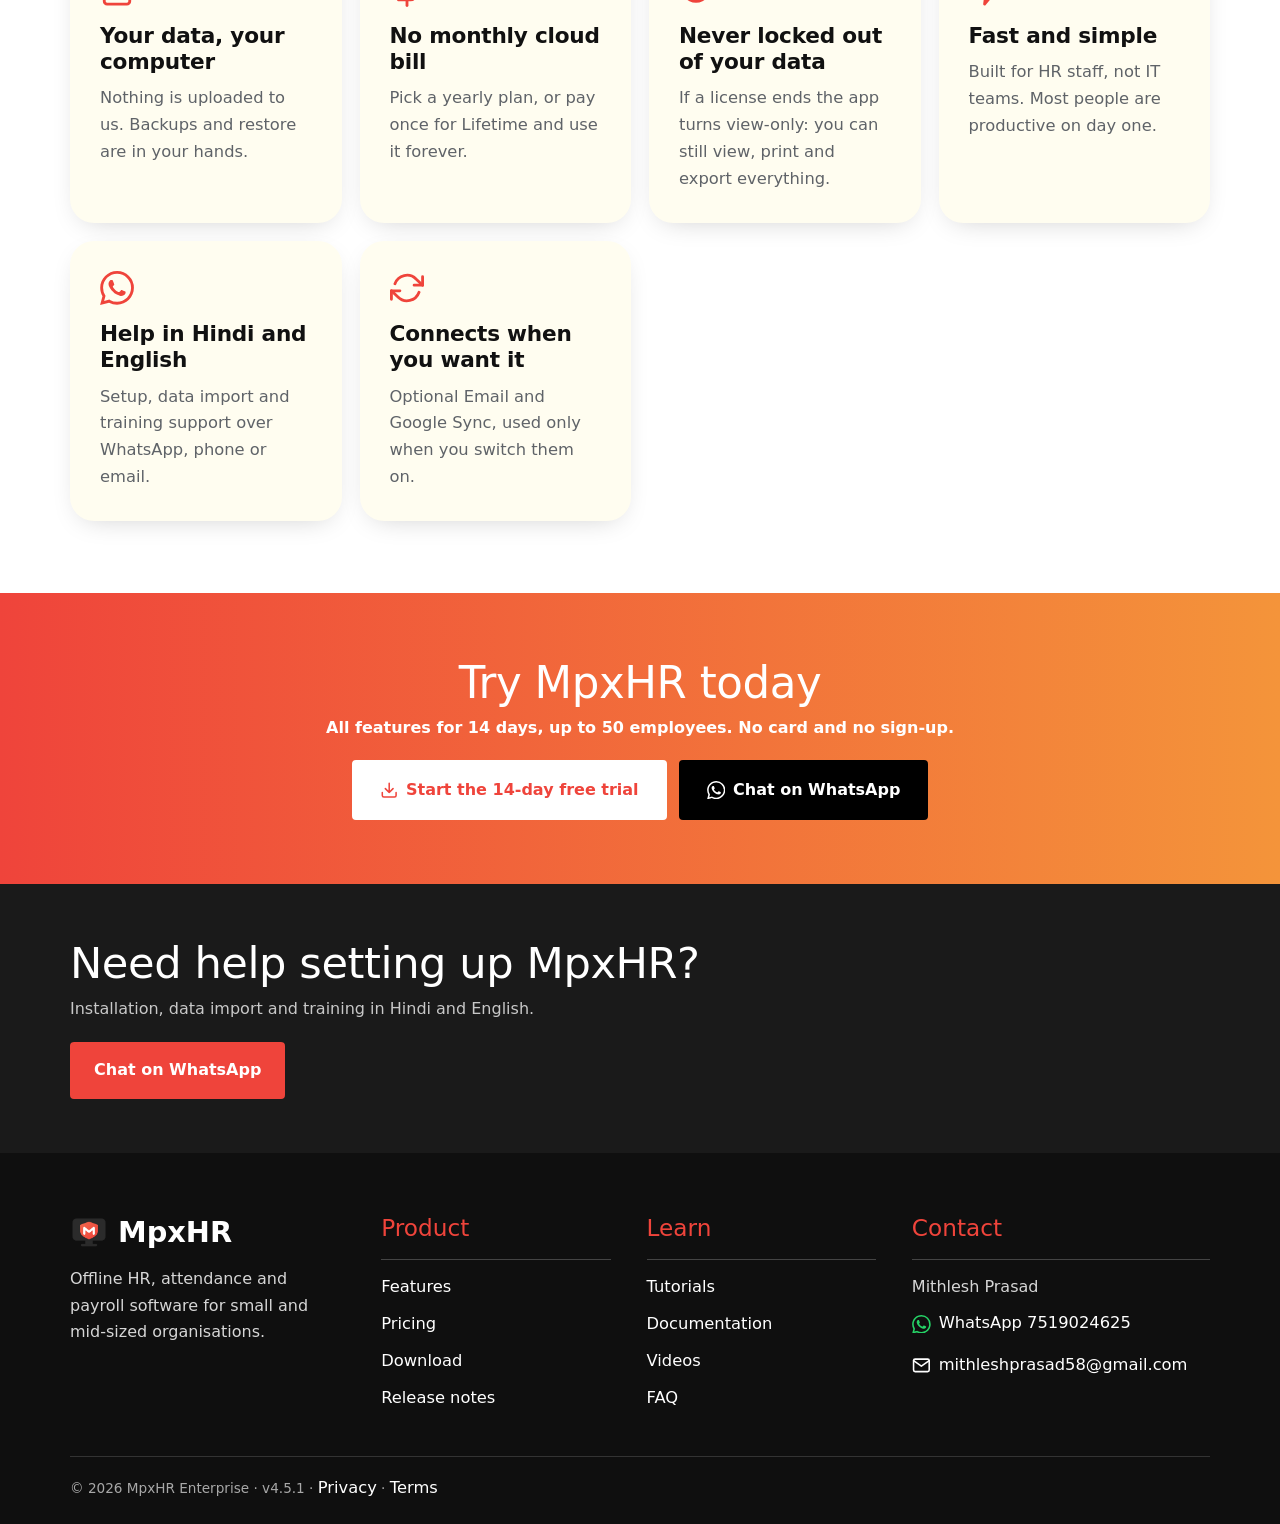
==== commit 9964a6a8: "Version 4.5.1: KPI Scorecard, SOP Library, Report Generator, editable Word payslip" ====
--- a/index.html
+++ b/index.html
@@ -20,7 +20,7 @@
 </div></header>
 <main id="main"><section class="hero"><div class="wrap grid">
 <div class="hero-img"><img class="shot" src="assets/img/s03_dashboard.webp" alt="MpxHR dashboard in the new red and charcoal look" width="1440" height="900"></div>
-<div><div class="eyebrow">MpxHR Enterprise &middot; v4.5.0</div>
+<div><div class="eyebrow">MpxHR Enterprise &middot; v4.5.1</div>
 <h1><span class="grad" data-i18n="hero.h1a">HR, attendance and payroll,</span><span class="thin" data-i18n="hero.h1b">fully offline</span></h1>
 <p class="lead" data-i18n="hero.lead">MpxHR Enterprise is a modern desktop HR system. Your data stays on your own computer, with no monthly cloud fee.</p>
 <div class="cta"><a class="btn sq" href="download.html"><span data-i18n="cta.dl">Download Now</span></a><a class="btn sq outl" href="videos.html"><span data-i18n="cta.demo">Watch the demo</span></a><a class="btn sq dark" href="https://wa.me/917519024625?text=Hello%2C%20I%20would%20like%20to%20know%20more%20about%20MpxHR." target="_blank" rel="noopener"><span data-i18n="cta.talk">Talk to Sales</span></a></div>
@@ -62,9 +62,9 @@
 <div><h4>Learn</h4><ul><li><a href="tutorials.html">Tutorials</a></li><li><a href="docs.html">Documentation</a></li><li><a href="videos.html">Videos</a></li><li><a href="pricing.html#faq">FAQ</a></li></ul></div>
 <div><h4>Contact</h4><ul><li>Mithlesh Prasad</li><li class="ci"><a href="https://wa.me/917519024625?text=Hello%2C%20I%20would%20like%20to%20know%20more%20about%20MpxHR." target="_blank" rel="noopener"><svg class="ic ic-fill " viewBox="0 0 24 24" fill="currentColor" aria-hidden="true"><path d="M17.472 14.382c-.297-.149-1.758-.867-2.03-.967-.273-.099-.471-.148-.67.15-.197.297-.767.966-.94 1.164-.173.199-.347.223-.644.075-.297-.15-1.255-.463-2.39-1.475-.883-.788-1.48-1.761-1.653-2.059-.173-.297-.018-.458.13-.606.134-.133.298-.347.446-.52.149-.174.198-.298.298-.497.099-.198.05-.371-.025-.52-.075-.149-.669-1.612-.916-2.207-.242-.579-.487-.5-.669-.51-.173-.008-.371-.01-.57-.01-.198 0-.52.074-.792.372-.272.297-1.04 1.016-1.04 2.479 0 1.462 1.065 2.875 1.213 3.074.149.198 2.096 3.2 5.077 4.487.709.306 1.262.489 1.694.625.712.227 1.36.195 1.871.118.571-.085 1.758-.719 2.006-1.413.248-.694.248-1.289.173-1.413-.074-.124-.272-.198-.57-.347m-5.421 7.403h-.004a9.87 9.87 0 01-5.031-1.378l-.361-.214-3.741.982.998-3.648-.235-.374a9.86 9.86 0 01-1.51-5.26c.001-5.45 4.436-9.884 9.888-9.884 2.64 0 5.122 1.03 6.988 2.898a9.825 9.825 0 012.893 6.994c-.003 5.45-4.437 9.884-9.885 9.884m8.413-18.297A11.815 11.815 0 0012.05 0C5.495 0 .16 5.335.157 11.892c0 2.096.547 4.142 1.588 5.945L.057 24l6.305-1.654a11.882 11.882 0 005.683 1.448h.005c6.554 0 11.89-5.335 11.893-11.893a11.821 11.821 0 00-3.48-8.413Z"/></svg> WhatsApp 7519024625</a></li><li class="ci"><a href="mailto:mithleshprasad58@gmail.com"><svg class="ic " viewBox="0 0 24 24" fill="none" stroke="currentColor" stroke-width="2" stroke-linecap="round" stroke-linejoin="round" aria-hidden="true"><path d="M4 4h16a2 2 0 0 1 2 2v12a2 2 0 0 1-2 2H4a2 2 0 0 1-2-2V6a2 2 0 0 1 2-2z"/><path d="M22 6l-10 7L2 6"/></svg> mithleshprasad58@gmail.com</a></li></ul></div>
 </div>
-<div class="copy">&copy; 2026 MpxHR Enterprise &middot; v4.5.0 &middot; <a href="privacy.html">Privacy</a> &middot; <a href="terms.html">Terms</a></div>
+<div class="copy">&copy; 2026 MpxHR Enterprise &middot; v4.5.1 &middot; <a href="privacy.html">Privacy</a> &middot; <a href="terms.html">Terms</a></div>
 </div></footer>
-<a class="dl-float" href="https://github.com/mithleshprasad/MpxHR-Enterprise/releases/download/v4.5.0/MpxHR.Enterprise.Setup.4.5.0.exe" download aria-label="Download MpxHR for Windows" title="Download for Windows"><svg class="ic " viewBox="0 0 24 24" fill="none" stroke="currentColor" stroke-width="2" stroke-linecap="round" stroke-linejoin="round" aria-hidden="true"><path d="M21 15v4a2 2 0 0 1-2 2H5a2 2 0 0 1-2-2v-4M7 10l5 5 5-5M12 15V3"/></svg><span>Download</span></a>
+<a class="dl-float" href="https://github.com/mithleshprasad/MpxHR-Enterprise/releases/download/v4.5.1/MpxHR.Enterprise.Setup.4.5.1.exe" download aria-label="Download MpxHR for Windows" title="Download for Windows"><svg class="ic " viewBox="0 0 24 24" fill="none" stroke="currentColor" stroke-width="2" stroke-linecap="round" stroke-linejoin="round" aria-hidden="true"><path d="M21 15v4a2 2 0 0 1-2 2H5a2 2 0 0 1-2-2v-4M7 10l5 5 5-5M12 15V3"/></svg><span>Download</span></a>
 <a class="wa-float" href="https://wa.me/917519024625?text=Hello%2C%20I%20would%20like%20to%20know%20more%20about%20MpxHR." aria-label="Chat on WhatsApp" target="_blank" rel="noopener"><svg class="ic ic-fill " viewBox="0 0 24 24" fill="currentColor" aria-hidden="true"><path d="M17.472 14.382c-.297-.149-1.758-.867-2.03-.967-.273-.099-.471-.148-.67.15-.197.297-.767.966-.94 1.164-.173.199-.347.223-.644.075-.297-.15-1.255-.463-2.39-1.475-.883-.788-1.48-1.761-1.653-2.059-.173-.297-.018-.458.13-.606.134-.133.298-.347.446-.52.149-.174.198-.298.298-.497.099-.198.05-.371-.025-.52-.075-.149-.669-1.612-.916-2.207-.242-.579-.487-.5-.669-.51-.173-.008-.371-.01-.57-.01-.198 0-.52.074-.792.372-.272.297-1.04 1.016-1.04 2.479 0 1.462 1.065 2.875 1.213 3.074.149.198 2.096 3.2 5.077 4.487.709.306 1.262.489 1.694.625.712.227 1.36.195 1.871.118.571-.085 1.758-.719 2.006-1.413.248-.694.248-1.289.173-1.413-.074-.124-.272-.198-.57-.347m-5.421 7.403h-.004a9.87 9.87 0 01-5.031-1.378l-.361-.214-3.741.982.998-3.648-.235-.374a9.86 9.86 0 01-1.51-5.26c.001-5.45 4.436-9.884 9.888-9.884 2.64 0 5.122 1.03 6.988 2.898a9.825 9.825 0 012.893 6.994c-.003 5.45-4.437 9.884-9.885 9.884m8.413-18.297A11.815 11.815 0 0012.05 0C5.495 0 .16 5.335.157 11.892c0 2.096.547 4.142 1.588 5.945L.057 24l6.305-1.654a11.882 11.882 0 005.683 1.448h.005c6.554 0 11.89-5.335 11.893-11.893a11.821 11.821 0 00-3.48-8.413Z"/></svg></a>
 <script src="assets/i18n.js"></script><script src="assets/app.js"></script>
 </body></html>
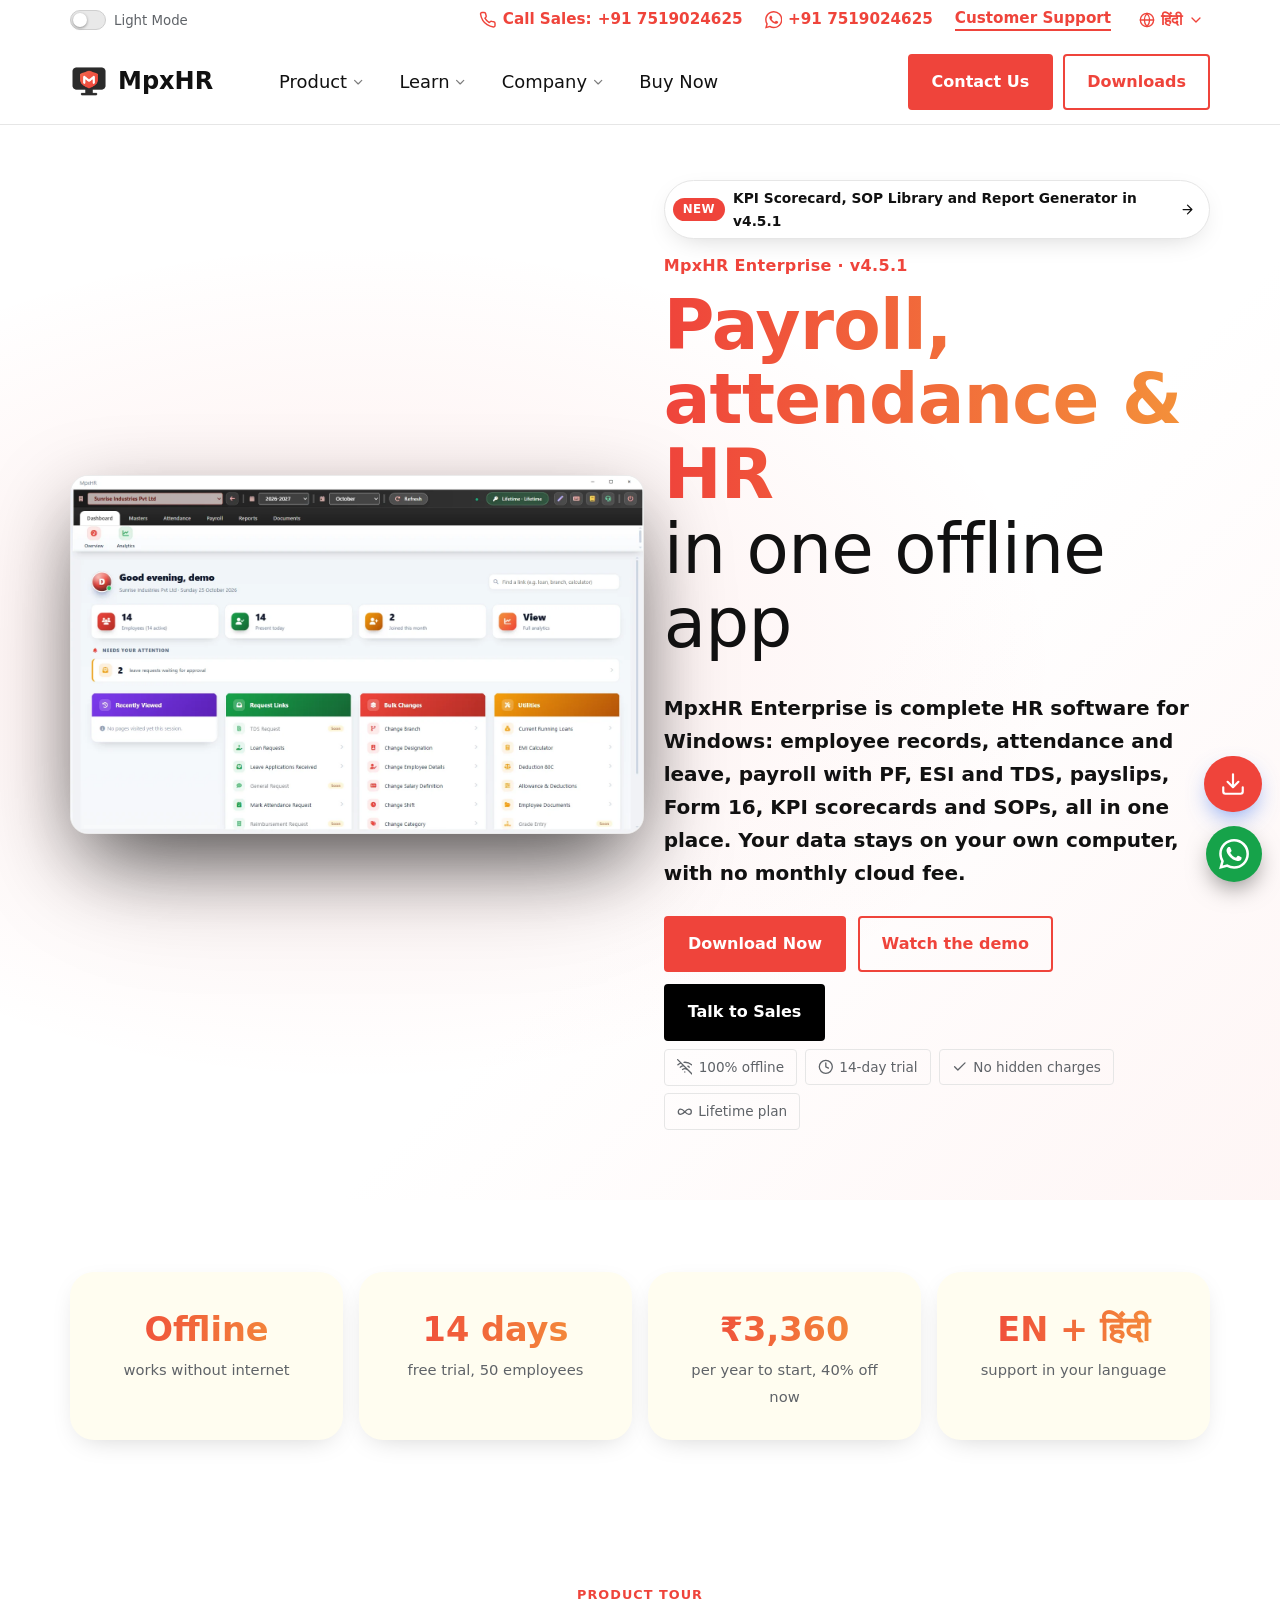
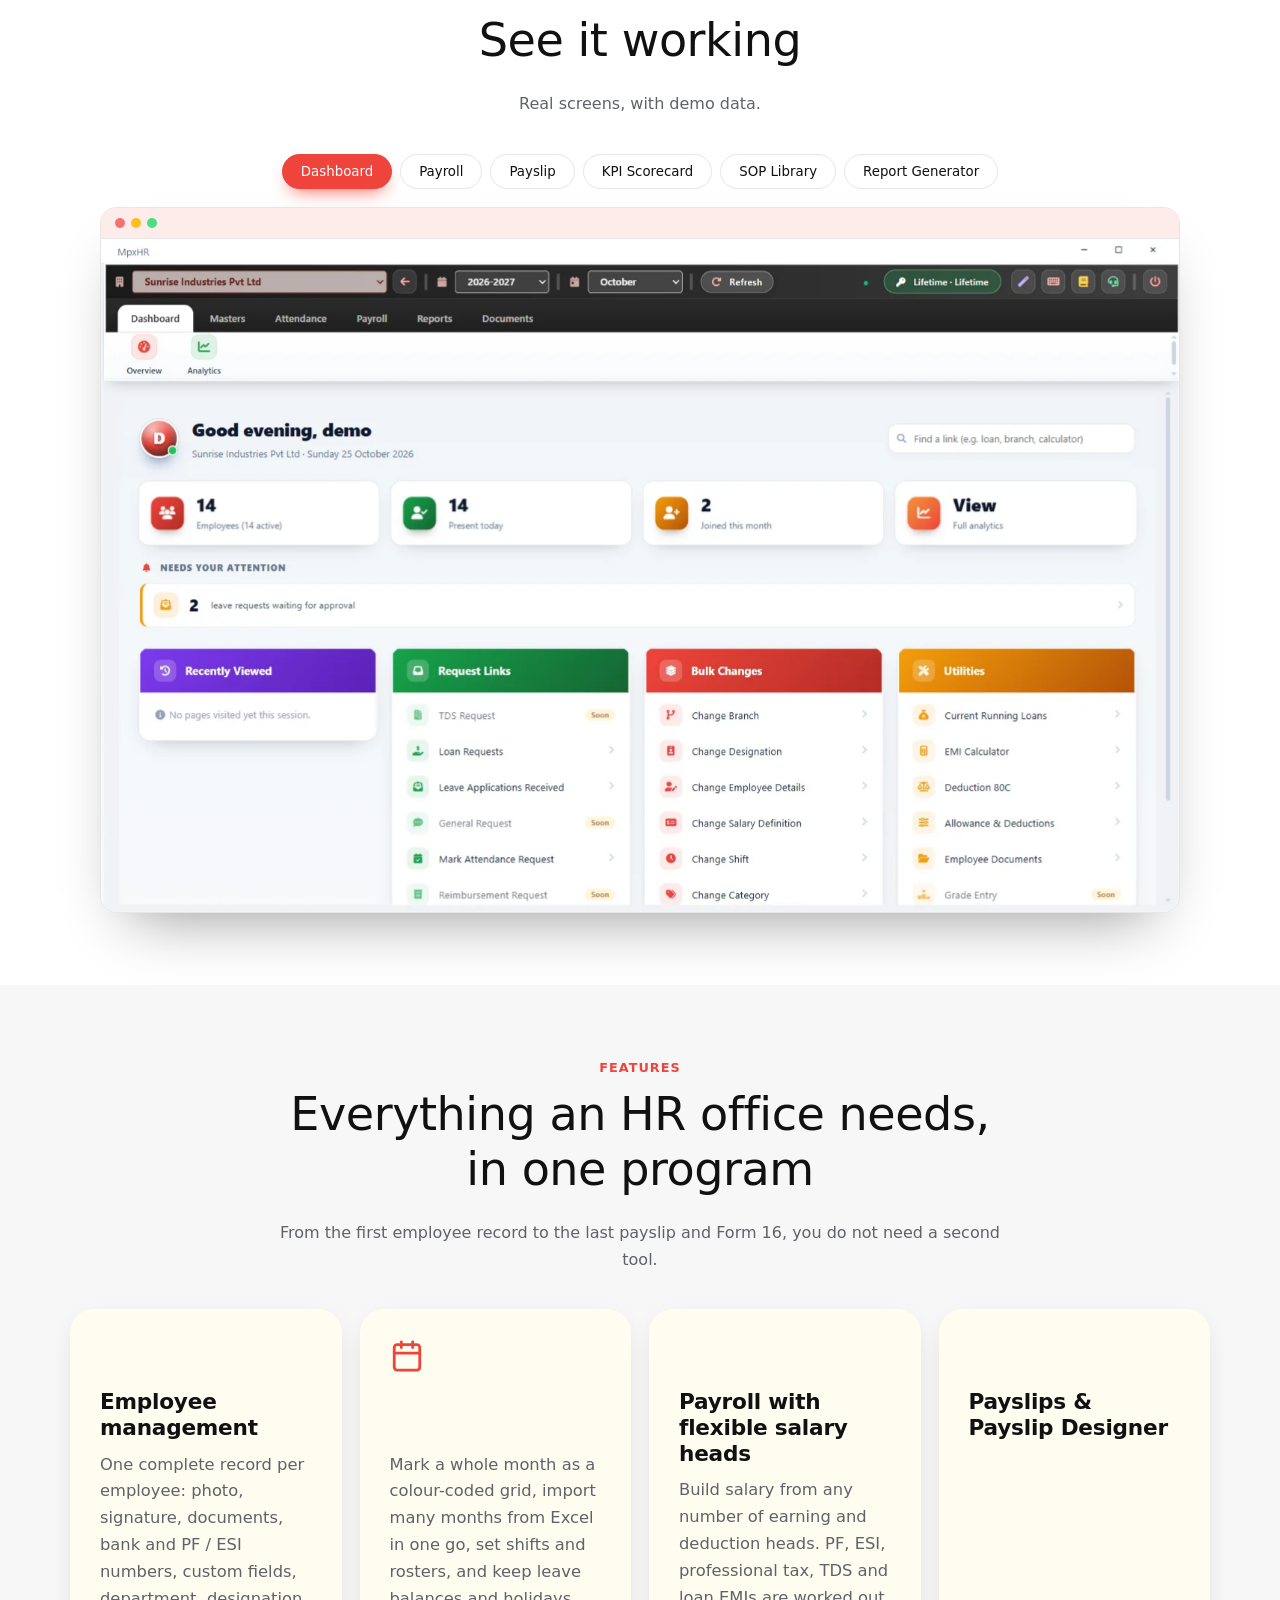
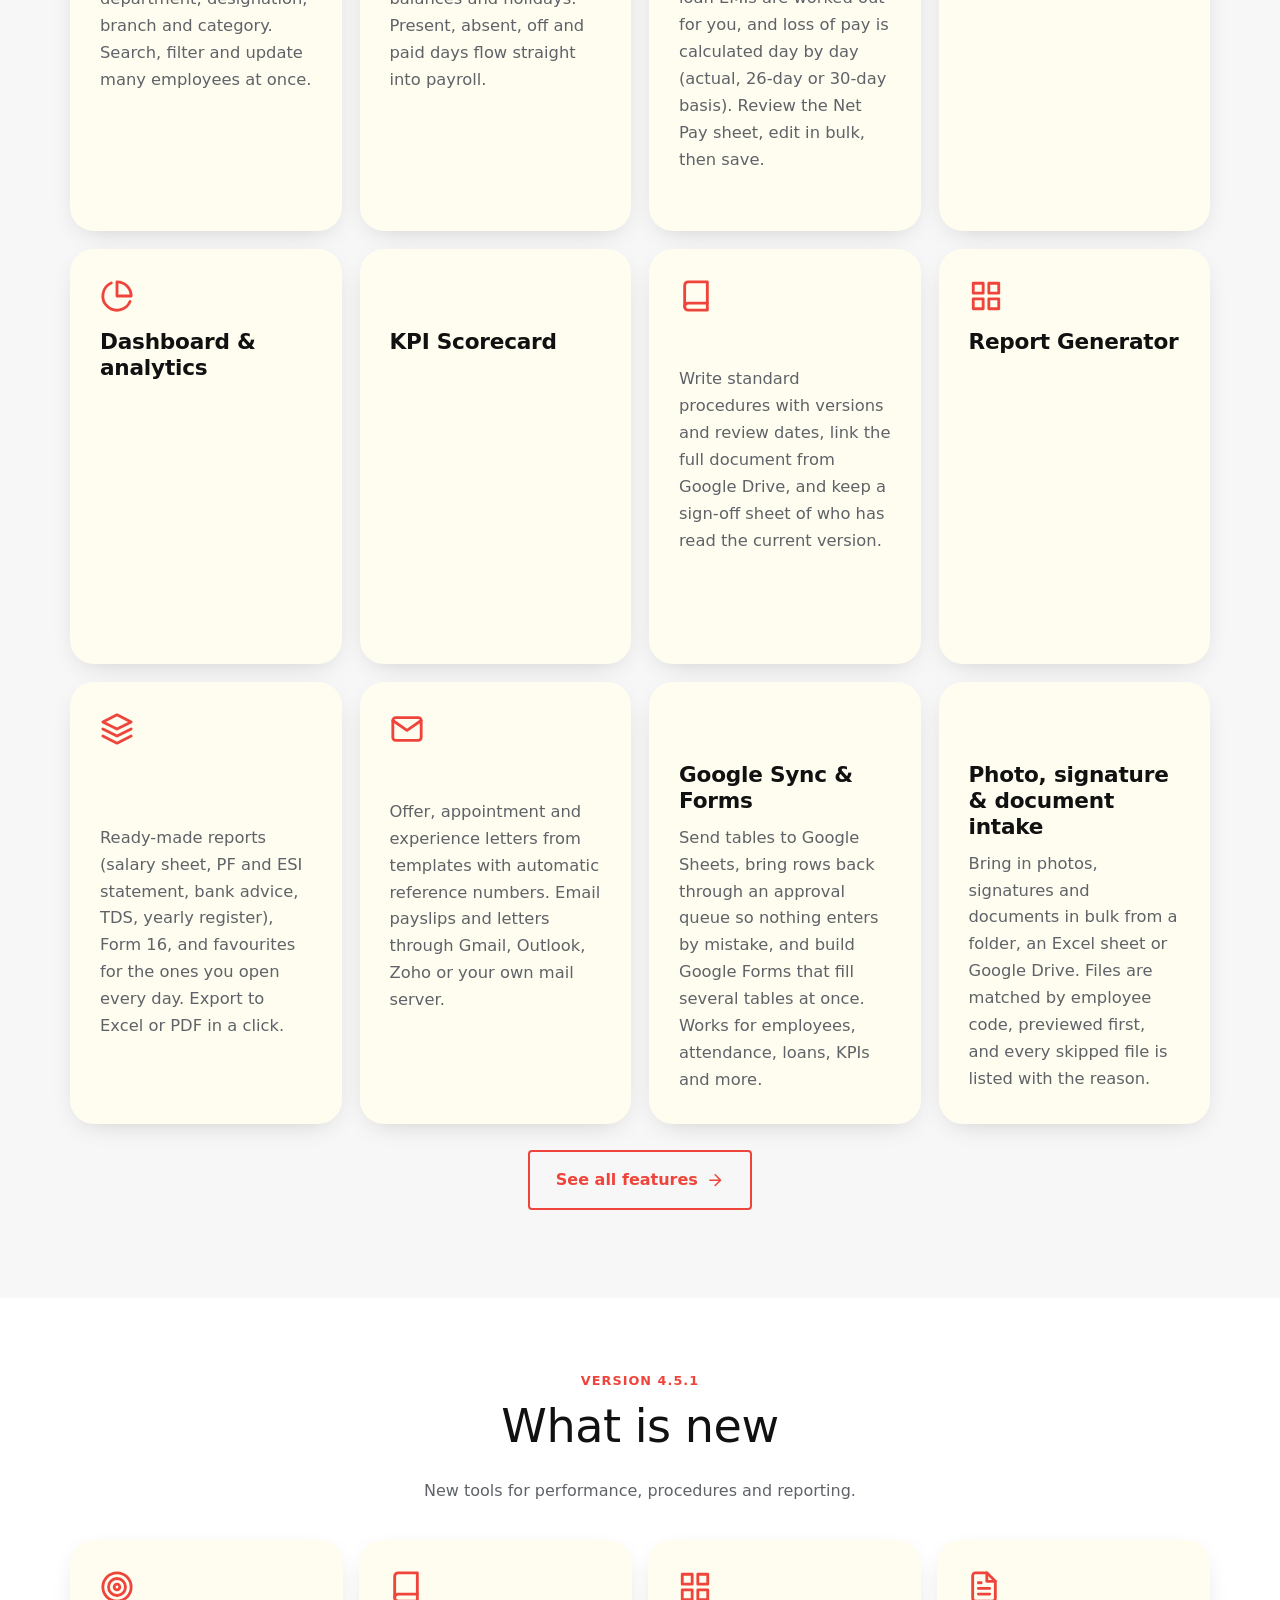
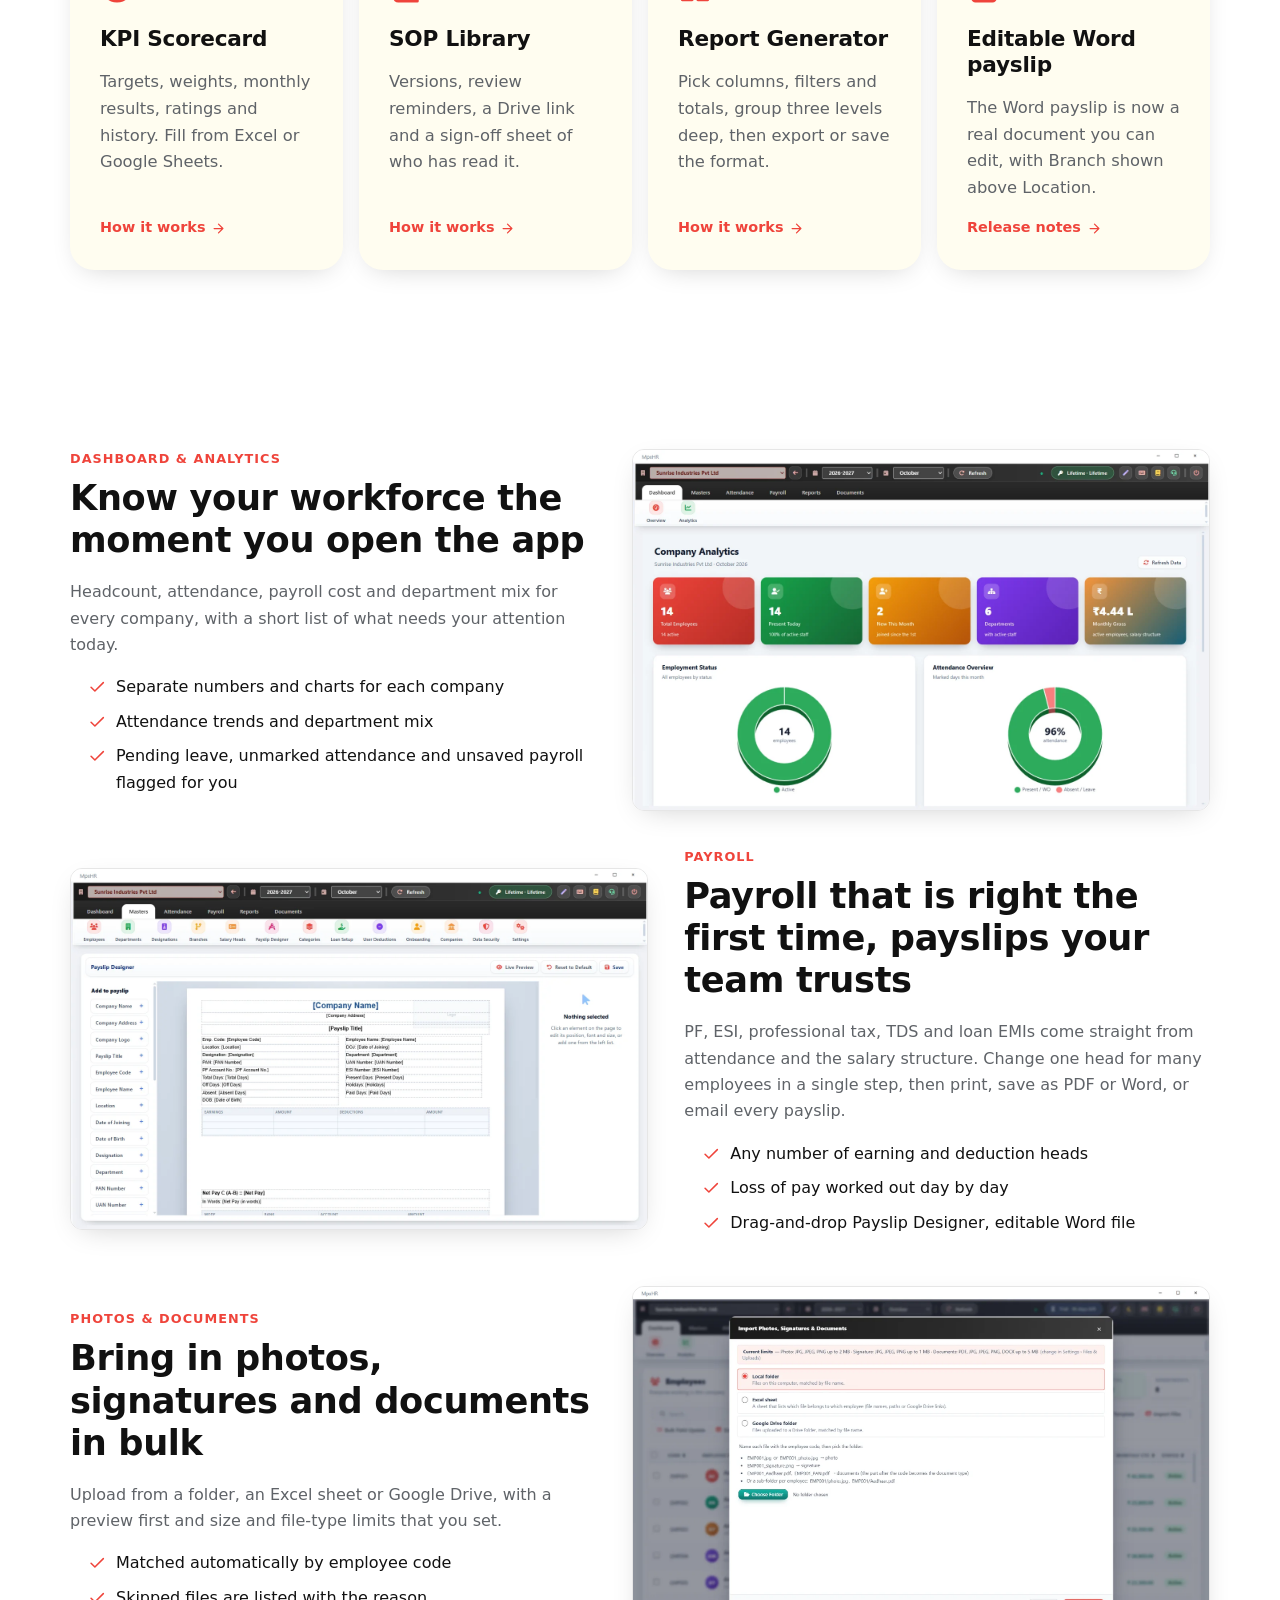
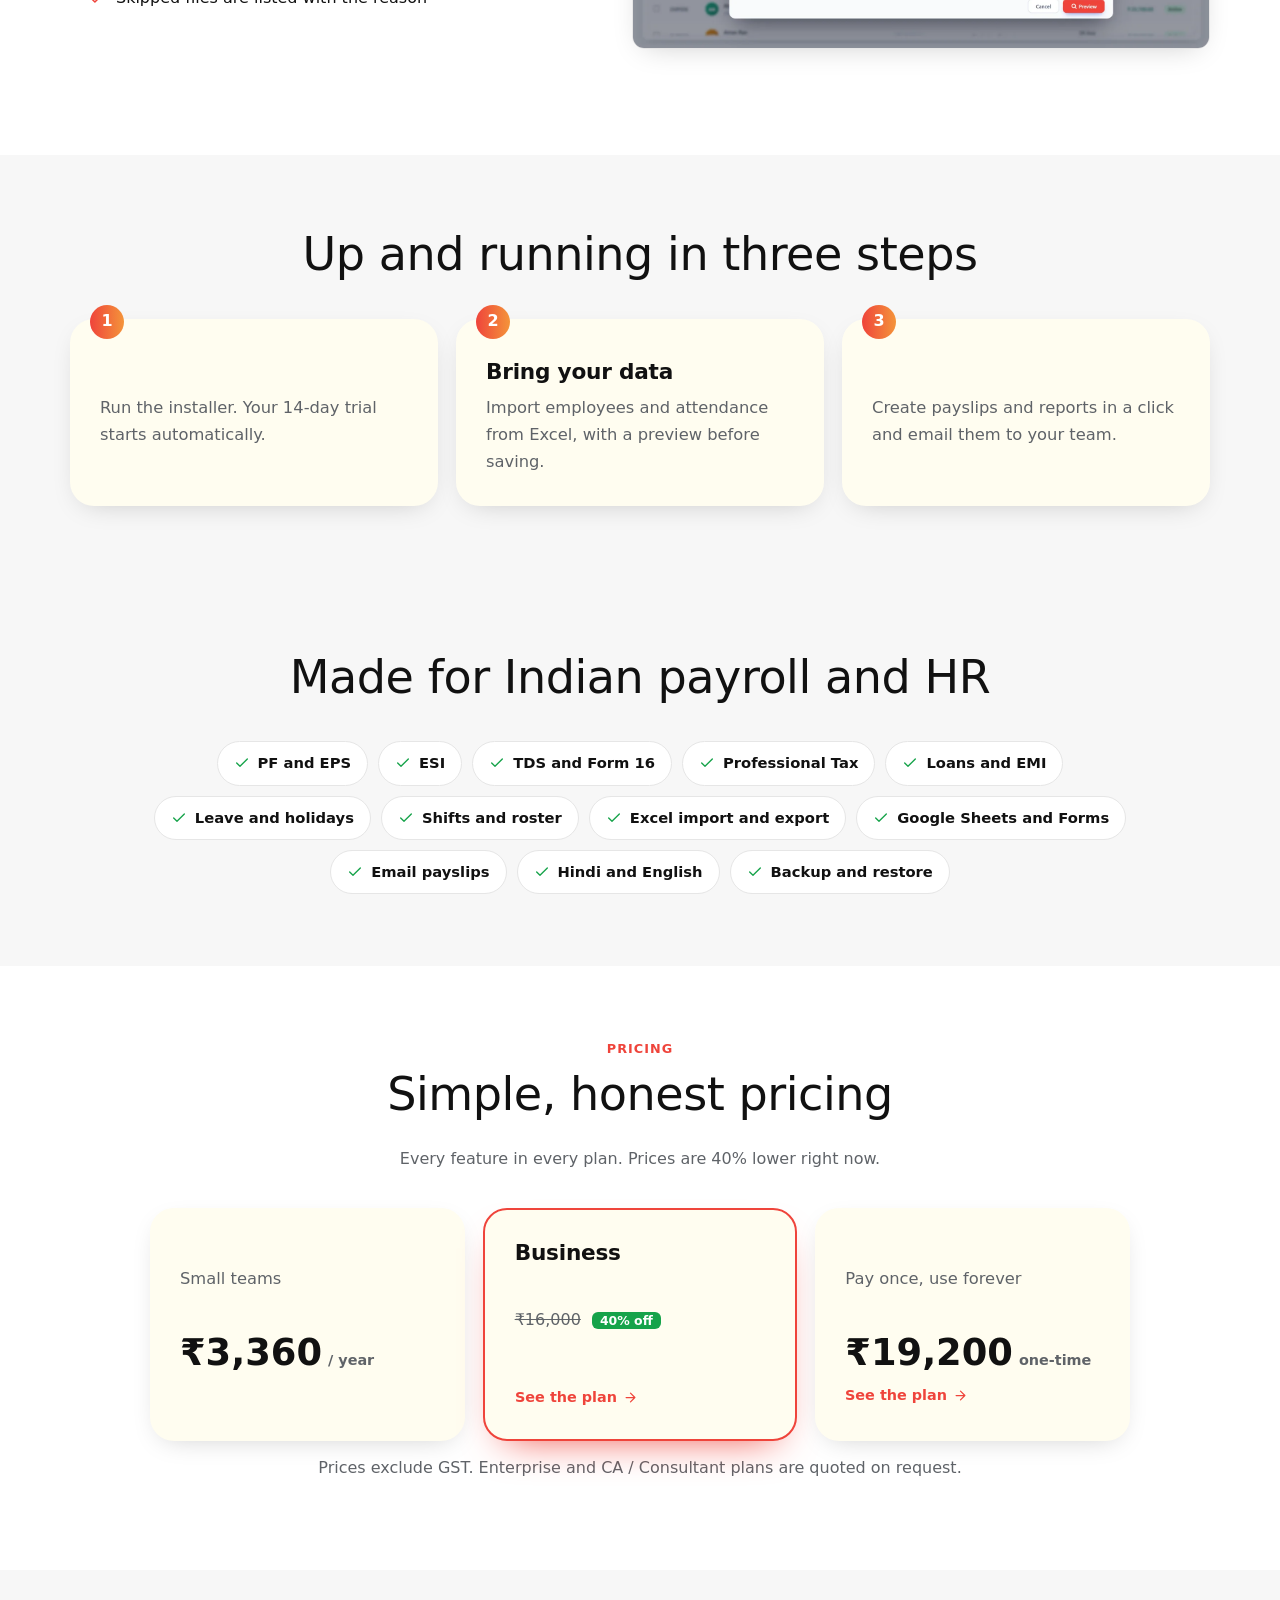
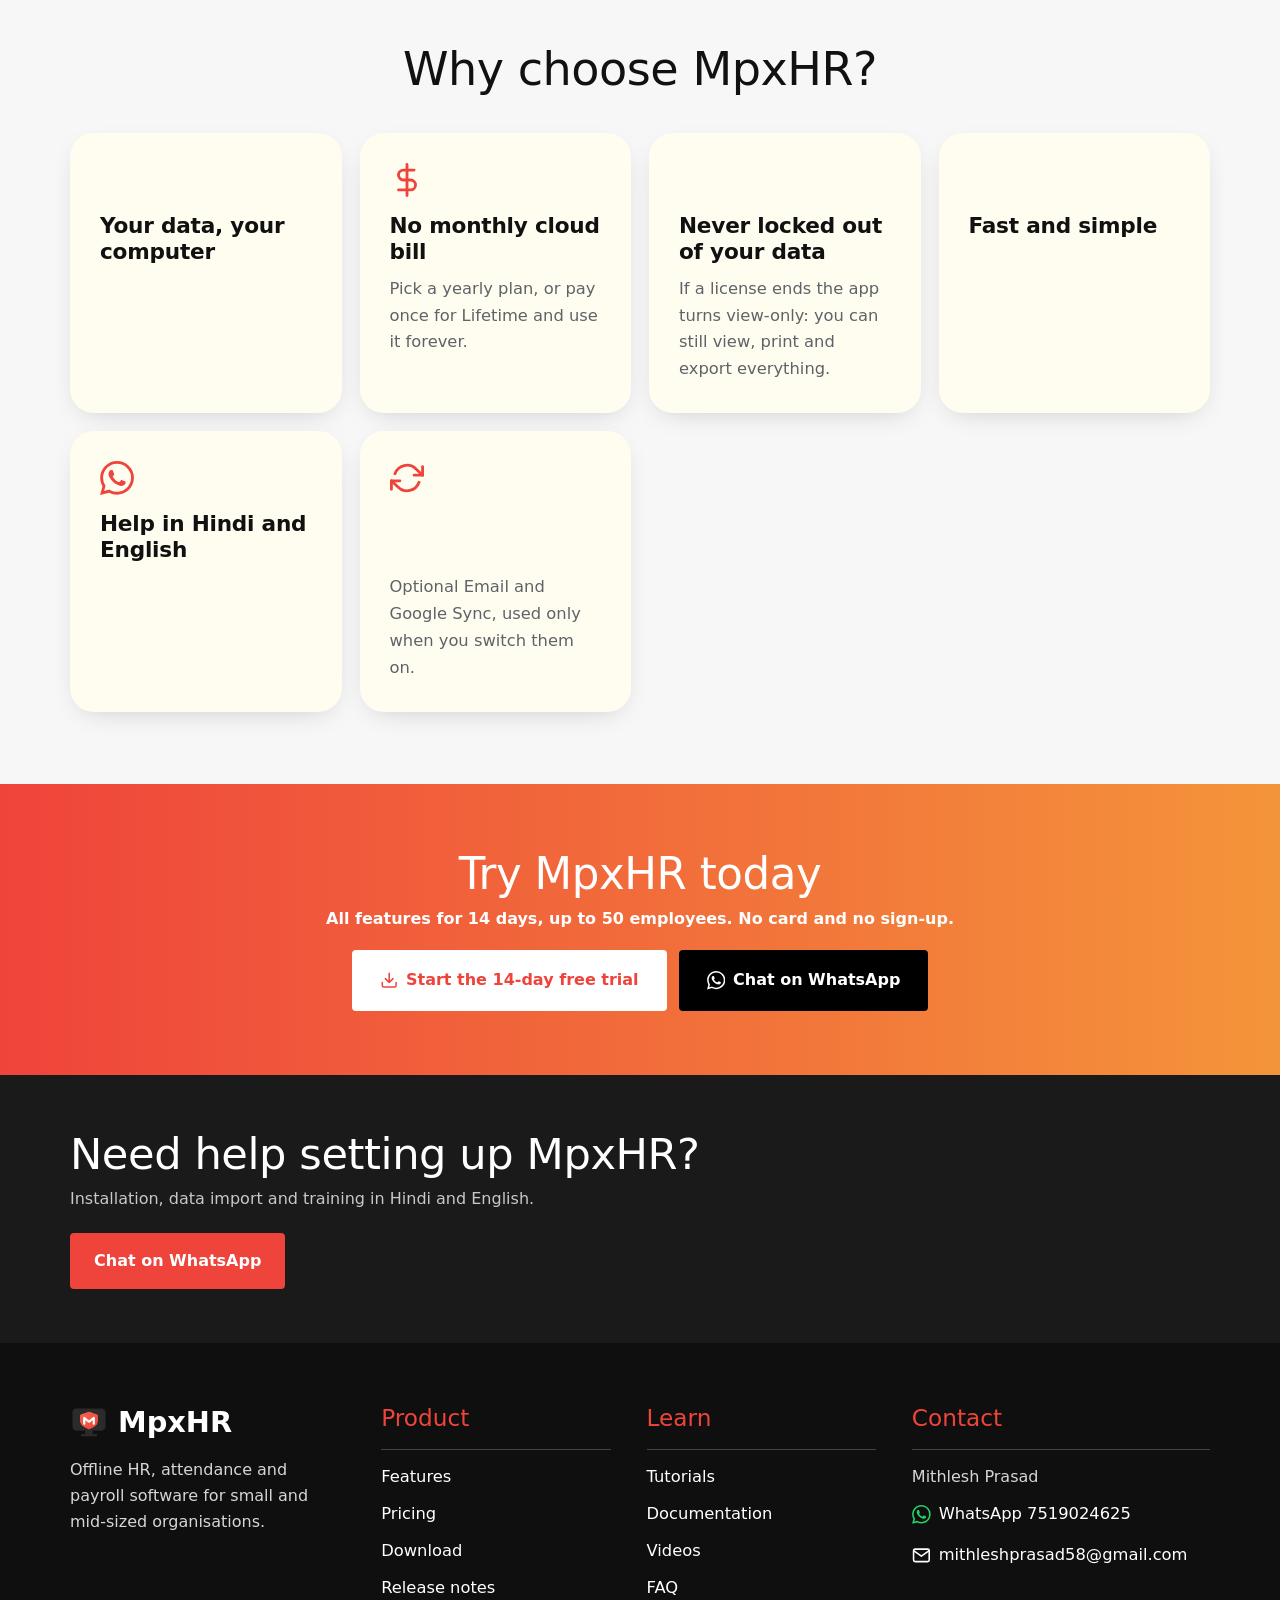
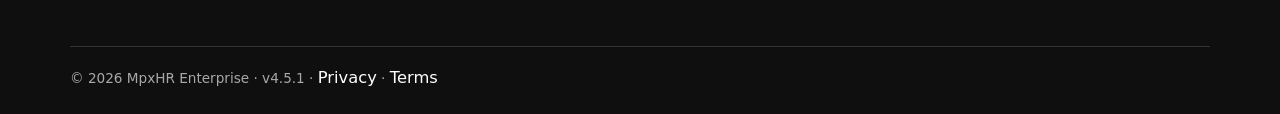
==== commit 3589dc85: "Home page: stronger copy, product tour, what is new, KPI Scorecard, SOP Library, Report Generator, p" ====
--- a/index.html
+++ b/index.html
@@ -19,31 +19,52 @@
 <div class="tools"><a class="btn sq" href="contact.html">Contact Us</a><a class="btn sq outl" href="download.html">Downloads</a></div>
 </div></header>
 <main id="main"><section class="hero"><div class="wrap grid">
-<div class="hero-img"><img class="shot" src="assets/img/s03_dashboard.webp" alt="MpxHR dashboard in the new red and charcoal look" width="1440" height="900"></div>
-<div><div class="eyebrow">MpxHR Enterprise &middot; v4.5.1</div>
-<h1><span class="grad" data-i18n="hero.h1a">HR, attendance and payroll,</span><span class="thin" data-i18n="hero.h1b">fully offline</span></h1>
-<p class="lead" data-i18n="hero.lead">MpxHR Enterprise is a modern desktop HR system. Your data stays on your own computer, with no monthly cloud fee.</p>
+<div class="hero-img"><img class="shot flat" src="assets/img/s03_dashboard.webp" alt="MpxHR dashboard in the new red and charcoal look" width="1440" height="900"></div>
+<div><a class="newpill" href="releases.html"><b>New</b> KPI Scorecard, SOP Library and Report Generator in v4.5.1 <svg class="ic " viewBox="0 0 24 24" fill="none" stroke="currentColor" stroke-width="2" stroke-linecap="round" stroke-linejoin="round" aria-hidden="true"><path d="M5 12h14M12 5l7 7-7 7"/></svg></a><div class="eyebrow">MpxHR Enterprise &middot; v4.5.1</div>
+<h1><span class="grad" data-i18n="hero.h1a">Payroll, attendance &amp; HR</span><span class="thin" data-i18n="hero.h1b">in one offline app</span></h1>
+<p class="lead" data-i18n="hero.lead">MpxHR Enterprise is complete HR software for Windows: employee records, attendance and leave, payroll with PF, ESI and TDS, payslips, Form 16, KPI scorecards and SOPs, all in one place. Your data stays on your own computer, with no monthly cloud fee.</p>
 <div class="cta"><a class="btn sq" href="download.html"><span data-i18n="cta.dl">Download Now</span></a><a class="btn sq outl" href="videos.html"><span data-i18n="cta.demo">Watch the demo</span></a><a class="btn sq dark" href="https://wa.me/917519024625?text=Hello%2C%20I%20would%20like%20to%20know%20more%20about%20MpxHR." target="_blank" rel="noopener"><span data-i18n="cta.talk">Talk to Sales</span></a></div>
 <div class="badges"><span class="badge"><svg class="ic " viewBox="0 0 24 24" fill="none" stroke="currentColor" stroke-width="2" stroke-linecap="round" stroke-linejoin="round" aria-hidden="true"><path d="M1 1l22 22M16.72 11.06A10.94 10.94 0 0 1 19 12.55M5 12.55a10.94 10.94 0 0 1 5.17-2.39M10.71 5.05A16 16 0 0 1 22.58 9M1.42 9a15.91 15.91 0 0 1 4.7-2.88M8.53 16.11a6 6 0 0 1 6.95 0M12 20h.01"/></svg> <span data-i18n="badge.offline">100% offline</span></span><span class="badge"><svg class="ic " viewBox="0 0 24 24" fill="none" stroke="currentColor" stroke-width="2" stroke-linecap="round" stroke-linejoin="round" aria-hidden="true"><circle cx="12" cy="12" r="10"/><path d="M12 6v6l4 2"/></svg> <span data-i18n="badge.trial">14-day trial</span></span><span class="badge"><svg class="ic " viewBox="0 0 24 24" fill="none" stroke="currentColor" stroke-width="2" stroke-linecap="round" stroke-linejoin="round" aria-hidden="true"><path d="M20 6L9 17l-5-5"/></svg> <span data-i18n="badge.noadd">No hidden charges</span></span><span class="badge"><svg class="ic " viewBox="0 0 24 24" fill="none" stroke="currentColor" stroke-width="2" stroke-linecap="round" stroke-linejoin="round" aria-hidden="true"><path d="M18.178 8c5.096 0 5.096 8 0 8-5.095 0-7.133-8-12.739-8-4.585 0-4.585 8 0 8 5.606 0 7.644-8 12.74-8z"/></svg> <span data-i18n="badge.life">Lifetime plan</span></span></div></div>
 </div></section>
 <section class="s"><div class="wrap">
-<div class="grid4"><div class="card stat"><b>Offline</b><span>works without internet</span></div><div class="card stat"><b>14 days</b><span>free trial, 50 employees</span></div><div class="card stat"><b>5 plans</b><span>from Starter to Lifetime</span></div><div class="card stat"><b>EN + हिंदी</b><span>support in your language</span></div></div>
+<div class="grid4"><div class="card stat"><b>Offline</b><span>works without internet</span></div><div class="card stat"><b>14 days</b><span>free trial, 50 employees</span></div><div class="card stat"><b>₹3,360</b><span>per year to start, 40% off now</span></div><div class="card stat"><b>EN + हिंदी</b><span>support in your language</span></div></div>
+</div></section>
+</div></section>
+<section class="s"><div class="wrap">
+<div class="sec-head"><div class="eyebrow">Product tour</div><h2 data-i18n="home.show.h">See it working</h2><p class="muted" data-i18n="home.show.p">Real screens, with demo data.</p></div>
+<div class="show" id="show">
+<div class="show-tabs" role="tablist"><button type="button" role="tab" class="on" data-show="s03_dashboard">Dashboard</button><button type="button" role="tab" class="" data-show="s10_payroll">Payroll</button><button type="button" role="tab" class="" data-show="s12_payslip_preview">Payslip</button><button type="button" role="tab" class="" data-show="s35_kpi_scorecard">KPI Scorecard</button><button type="button" role="tab" class="" data-show="s36_sop_library">SOP Library</button><button type="button" role="tab" class="" data-show="s37_report_generator">Report Generator</button></div>
+<div class="show-frame"><div class="show-bar"><i></i><i></i><i></i></div><img class="show-img on" data-for="s03_dashboard" src="assets/img/s03_dashboard.webp" alt="MpxHR dashboard" width="1440" height="900" loading="eager"><img class="show-img " data-for="s10_payroll" src="assets/img/s10_payroll.webp" alt="Salary sheet with PF, ESI and TDS" width="1440" height="900" loading="lazy"><img class="show-img " data-for="s12_payslip_preview" src="assets/img/s12_payslip_preview.webp" alt="Payslip preview" width="1440" height="900" loading="lazy"><img class="show-img " data-for="s35_kpi_scorecard" src="assets/img/s35_kpi_scorecard.webp" alt="KPI Scorecard with weighted scores and ratings" width="1440" height="900" loading="lazy"><img class="show-img " data-for="s36_sop_library" src="assets/img/s36_sop_library.webp" alt="SOP Library with review dates and sign-off" width="1440" height="900" loading="lazy"><img class="show-img " data-for="s37_report_generator" src="assets/img/s37_report_generator.webp" alt="Report Generator with multi-level grouping" width="1440" height="900" loading="lazy"></div>
+</div>
 </div></section>
 <section class="s alt"><div class="wrap">
-<div class="sec-head"><div class="eyebrow">Features</div><h2 data-i18n="home.feat.h">Everything HR in one place</h2><p class="muted" data-i18n="home.feat.p">From employee records to payslips and Form 16, all in one software.</p></div>
-<div class="grid3"><div class="card"><div class="ico"><svg class="ic " viewBox="0 0 24 24" fill="none" stroke="currentColor" stroke-width="2" stroke-linecap="round" stroke-linejoin="round" aria-hidden="true"><path d="M17 21v-2a4 4 0 0 0-4-4H5a4 4 0 0 0-4 4v2"/><circle cx="9" cy="7" r="4"/><path d="M23 21v-2a4 4 0 0 0-3-3.87M16 3.13a4 4 0 0 1 0 7.75"/></svg></div><h3 data-i18n="f.users.t">Employee management</h3><p data-i18n="f.users.d">Complete employee records with photo, signature, documents, custom fields, departments, designations and branches.</p></div><div class="card"><div class="ico"><svg class="ic " viewBox="0 0 24 24" fill="none" stroke="currentColor" stroke-width="2" stroke-linecap="round" stroke-linejoin="round" aria-hidden="true"><rect x="3" y="4" width="18" height="18" rx="2"/><path d="M16 2v4M8 2v4M3 10h18"/></svg></div><h3 data-i18n="f.calendar.t">Attendance & shifts</h3><p data-i18n="f.calendar.d">Daily and monthly attendance, shifts, Excel import for many months at once, and a clear present/absent summary.</p></div><div class="card"><div class="ico"><svg class="ic " viewBox="0 0 24 24" fill="none" stroke="currentColor" stroke-width="2" stroke-linecap="round" stroke-linejoin="round" aria-hidden="true"><path d="M12 1v22"/><path d="M17 5H9.5a3.5 3.5 0 0 0 0 7h5a3.5 3.5 0 0 1 0 7H6"/></svg></div><h3 data-i18n="f.money.t">Payroll with flexible salary heads</h3><p data-i18n="f.money.d">Any number of earning and deduction heads, PF, ESI, TDS, loans, bulk edits and a Net Pay sheet you can trust. Loss of pay is worked out day by day on a real, 26-day or 30-day basis.</p></div><div class="card"><div class="ico"><svg class="ic " viewBox="0 0 24 24" fill="none" stroke="currentColor" stroke-width="2" stroke-linecap="round" stroke-linejoin="round" aria-hidden="true"><path d="M14 2H6a2 2 0 0 0-2 2v16a2 2 0 0 0 2 2h12a2 2 0 0 0 2-2V8z"/><path d="M14 2v6h6M16 13H8M16 17H8M10 9H8"/></svg></div><h3 data-i18n="f.file.t">Payslips & Payslip Designer</h3><p data-i18n="f.file.d">Professional payslips with your logo, amount in words, the standard salary structure beside the earned amount, and a drag-and-drop designer for your own layout.</p></div><div class="card"><div class="ico"><svg class="ic " viewBox="0 0 24 24" fill="none" stroke="currentColor" stroke-width="2" stroke-linecap="round" stroke-linejoin="round" aria-hidden="true"><path d="M21.21 15.89A10 10 0 1 1 8 2.83"/><path d="M22 12A10 10 0 0 0 12 2v10z"/></svg></div><h3 data-i18n="f.chart.t">Dashboard & analytics</h3><p data-i18n="f.chart.d">Live headcount, attendance, payroll and department charts for every company at a glance.</p></div><div class="card"><div class="ico"><svg class="ic " viewBox="0 0 24 24" fill="none" stroke="currentColor" stroke-width="2" stroke-linecap="round" stroke-linejoin="round" aria-hidden="true"><polygon points="12 2 2 7 12 12 22 7 12 2"/><path d="M2 17l10 5 10-5M2 12l10 5 10-5"/></svg></div><h3 data-i18n="f.layers.t">Reports & Form 16</h3><p data-i18n="f.layers.d">Ready-made reports, Form 16 and a custom report builder. Export to Excel or PDF in a click.</p></div><div class="card"><div class="ico"><svg class="ic " viewBox="0 0 24 24" fill="none" stroke="currentColor" stroke-width="2" stroke-linecap="round" stroke-linejoin="round" aria-hidden="true"><path d="M4 4h16a2 2 0 0 1 2 2v12a2 2 0 0 1-2 2H4a2 2 0 0 1-2-2V6a2 2 0 0 1 2-2z"/><path d="M22 6l-10 7L2 6"/></svg></div><h3 data-i18n="f.mail.t">Letters & email</h3><p data-i18n="f.mail.d">Offer letters, experience letters and more from templates. Email payslips and letters to employees automatically.</p></div><div class="card"><div class="ico"><svg class="ic " viewBox="0 0 24 24" fill="none" stroke="currentColor" stroke-width="2" stroke-linecap="round" stroke-linejoin="round" aria-hidden="true"><path d="M23 4v6h-6M1 20v-6h6"/><path d="M3.51 9a9 9 0 0 1 14.85-3.36L23 10M1 14l4.64 4.36A9 9 0 0 0 20.49 15"/></svg></div><h3 data-i18n="f.sync.t">Google Sync & Forms</h3><p data-i18n="f.sync.d">Export tables to Google Sheets, import rows through an approval queue and build Google Forms that fill several tables.</p></div><div class="card"><div class="ico"><svg class="ic " viewBox="0 0 24 24" fill="none" stroke="currentColor" stroke-width="2" stroke-linecap="round" stroke-linejoin="round" aria-hidden="true"><rect x="3" y="3" width="18" height="18" rx="2"/><circle cx="8.5" cy="8.5" r="1.5"/><path d="M21 15l-5-5L5 21"/></svg></div><h3 data-i18n="f.image.t">Photo, signature & document intake</h3><p data-i18n="f.image.d">Add files one by one or in bulk from a folder, Excel sheet or Google Drive, with your own size and type limits.</p></div></div>
+<div class="sec-head"><div class="eyebrow">Features</div><h2 data-i18n="home.feat.h">Everything an HR office needs, in one program</h2><p class="muted" data-i18n="home.feat.p">From the first employee record to the last payslip and Form 16, you do not need a second tool.</p></div>
+<div class="grid3"><div class="card"><div class="ico"><svg class="ic " viewBox="0 0 24 24" fill="none" stroke="currentColor" stroke-width="2" stroke-linecap="round" stroke-linejoin="round" aria-hidden="true"><path d="M17 21v-2a4 4 0 0 0-4-4H5a4 4 0 0 0-4 4v2"/><circle cx="9" cy="7" r="4"/><path d="M23 21v-2a4 4 0 0 0-3-3.87M16 3.13a4 4 0 0 1 0 7.75"/></svg></div><h3 data-i18n="f.users.t">Employee management</h3><p data-i18n="f.users.d">One complete record per employee: photo, signature, documents, bank and PF / ESI numbers, custom fields, department, designation, branch and category. Search, filter and update many employees at once.</p></div><div class="card"><div class="ico"><svg class="ic " viewBox="0 0 24 24" fill="none" stroke="currentColor" stroke-width="2" stroke-linecap="round" stroke-linejoin="round" aria-hidden="true"><rect x="3" y="4" width="18" height="18" rx="2"/><path d="M16 2v4M8 2v4M3 10h18"/></svg></div><h3 data-i18n="f.calendar.t">Attendance & shifts</h3><p data-i18n="f.calendar.d">Mark a whole month as a colour-coded grid, import many months from Excel in one go, set shifts and rosters, and keep leave balances and holidays. Present, absent, off and paid days flow straight into payroll.</p></div><div class="card"><div class="ico"><svg class="ic " viewBox="0 0 24 24" fill="none" stroke="currentColor" stroke-width="2" stroke-linecap="round" stroke-linejoin="round" aria-hidden="true"><path d="M12 1v22"/><path d="M17 5H9.5a3.5 3.5 0 0 0 0 7h5a3.5 3.5 0 0 1 0 7H6"/></svg></div><h3 data-i18n="f.money.t">Payroll with flexible salary heads</h3><p data-i18n="f.money.d">Build salary from any number of earning and deduction heads. PF, ESI, professional tax, TDS and loan EMIs are worked out for you, and loss of pay is calculated day by day (actual, 26-day or 30-day basis). Review the Net Pay sheet, edit in bulk, then save.</p></div><div class="card"><div class="ico"><svg class="ic " viewBox="0 0 24 24" fill="none" stroke="currentColor" stroke-width="2" stroke-linecap="round" stroke-linejoin="round" aria-hidden="true"><path d="M14 2H6a2 2 0 0 0-2 2v16a2 2 0 0 0 2 2h12a2 2 0 0 0 2-2V8z"/><path d="M14 2v6h6M16 13H8M16 17H8M10 9H8"/></svg></div><h3 data-i18n="f.file.t">Payslips & Payslip Designer</h3><p data-i18n="f.file.d">Professional payslips with your logo, branch and location, the standard salary structure beside the earned amount, and the amount in words. Preview, print, save as PDF, get an editable Word file, or email every employee in one click. Design your own layout with the drag-and-drop designer.</p></div><div class="card"><div class="ico"><svg class="ic " viewBox="0 0 24 24" fill="none" stroke="currentColor" stroke-width="2" stroke-linecap="round" stroke-linejoin="round" aria-hidden="true"><path d="M21.21 15.89A10 10 0 1 1 8 2.83"/><path d="M22 12A10 10 0 0 0 12 2v10z"/></svg></div><h3 data-i18n="f.chart.t">Dashboard & analytics</h3><p data-i18n="f.chart.d">Headcount, today's attendance, payroll cost and department mix for every company at a glance, plus a list of what needs attention today: pending leave, attendance not marked, payroll not saved.</p></div><div class="card"><div class="ico"><svg class="ic " viewBox="0 0 24 24" fill="none" stroke="currentColor" stroke-width="2" stroke-linecap="round" stroke-linejoin="round" aria-hidden="true"><circle cx="12" cy="12" r="10"/><circle cx="12" cy="12" r="6"/><circle cx="12" cy="12" r="2"/></svg></div><h3 data-i18n="f.target.t">KPI Scorecard</h3><p data-i18n="f.target.d">Set a target and weight for every KPI, enter each employee's result every month, quarter or year, and see the weighted score, rating and history. Fill it from Excel or a Google Sheet.</p></div><div class="card"><div class="ico"><svg class="ic " viewBox="0 0 24 24" fill="none" stroke="currentColor" stroke-width="2" stroke-linecap="round" stroke-linejoin="round" aria-hidden="true"><path d="M4 19.5A2.5 2.5 0 0 1 6.5 17H20"/><path d="M6.5 2H20v20H6.5A2.5 2.5 0 0 1 4 19.5v-15A2.5 2.5 0 0 1 6.5 2z"/></svg></div><h3 data-i18n="f.book.t">SOP Library</h3><p data-i18n="f.book.d">Write standard procedures with versions and review dates, link the full document from Google Drive, and keep a sign-off sheet of who has read the current version.</p></div><div class="card"><div class="ico"><svg class="ic " viewBox="0 0 24 24" fill="none" stroke="currentColor" stroke-width="2" stroke-linecap="round" stroke-linejoin="round" aria-hidden="true"><rect x="3" y="3" width="7" height="7"/><rect x="14" y="3" width="7" height="7"/><rect x="14" y="14" width="7" height="7"/><rect x="3" y="14" width="7" height="7"/></svg></div><h3 data-i18n="f.grid.t">Report Generator</h3><p data-i18n="f.grid.d">Choose the data, columns, filters and totals, group by Branch, Department and Designation, save the format and export to Excel, CSV or PDF.</p></div><div class="card"><div class="ico"><svg class="ic " viewBox="0 0 24 24" fill="none" stroke="currentColor" stroke-width="2" stroke-linecap="round" stroke-linejoin="round" aria-hidden="true"><polygon points="12 2 2 7 12 12 22 7 12 2"/><path d="M2 17l10 5 10-5M2 12l10 5 10-5"/></svg></div><h3 data-i18n="f.layers.t">Reports & Form 16</h3><p data-i18n="f.layers.d">Ready-made reports (salary sheet, PF and ESI statement, bank advice, TDS, yearly register), Form 16, and favourites for the ones you open every day. Export to Excel or PDF in a click.</p></div><div class="card"><div class="ico"><svg class="ic " viewBox="0 0 24 24" fill="none" stroke="currentColor" stroke-width="2" stroke-linecap="round" stroke-linejoin="round" aria-hidden="true"><path d="M4 4h16a2 2 0 0 1 2 2v12a2 2 0 0 1-2 2H4a2 2 0 0 1-2-2V6a2 2 0 0 1 2-2z"/><path d="M22 6l-10 7L2 6"/></svg></div><h3 data-i18n="f.mail.t">Letters & email</h3><p data-i18n="f.mail.d">Offer, appointment and experience letters from templates with automatic reference numbers. Email payslips and letters through Gmail, Outlook, Zoho or your own mail server.</p></div><div class="card"><div class="ico"><svg class="ic " viewBox="0 0 24 24" fill="none" stroke="currentColor" stroke-width="2" stroke-linecap="round" stroke-linejoin="round" aria-hidden="true"><path d="M23 4v6h-6M1 20v-6h6"/><path d="M3.51 9a9 9 0 0 1 14.85-3.36L23 10M1 14l4.64 4.36A9 9 0 0 0 20.49 15"/></svg></div><h3 data-i18n="f.sync.t">Google Sync & Forms</h3><p data-i18n="f.sync.d">Send tables to Google Sheets, bring rows back through an approval queue so nothing enters by mistake, and build Google Forms that fill several tables at once. Works for employees, attendance, loans, KPIs and more.</p></div><div class="card"><div class="ico"><svg class="ic " viewBox="0 0 24 24" fill="none" stroke="currentColor" stroke-width="2" stroke-linecap="round" stroke-linejoin="round" aria-hidden="true"><rect x="3" y="3" width="18" height="18" rx="2"/><circle cx="8.5" cy="8.5" r="1.5"/><path d="M21 15l-5-5L5 21"/></svg></div><h3 data-i18n="f.image.t">Photo, signature & document intake</h3><p data-i18n="f.image.d">Bring in photos, signatures and documents in bulk from a folder, an Excel sheet or Google Drive. Files are matched by employee code, previewed first, and every skipped file is listed with the reason.</p></div></div>
 <p class="center" style="margin-top:26px"><a class="btn alt" href="features.html"><span data-i18n="cta.features">See all features</span> <svg class="ic " viewBox="0 0 24 24" fill="none" stroke="currentColor" stroke-width="2" stroke-linecap="round" stroke-linejoin="round" aria-hidden="true"><path d="M5 12h14M12 5l7 7-7 7"/></svg></a></p>
 </div></section>
 <section class="s"><div class="wrap">
-<div class="split"><div><div class="eyebrow">Dashboard &amp; analytics</div><h2>See your whole workforce at a glance</h2><p class="muted">Live headcount, attendance, payroll and department charts for every company, with a clean look that is easy to read.</p><ul class="ticks"><li><svg class="ic " viewBox="0 0 24 24" fill="none" stroke="currentColor" stroke-width="2" stroke-linecap="round" stroke-linejoin="round" aria-hidden="true"><path d="M20 6L9 17l-5-5"/></svg> Per-company numbers and 3D charts</li><li><svg class="ic " viewBox="0 0 24 24" fill="none" stroke="currentColor" stroke-width="2" stroke-linecap="round" stroke-linejoin="round" aria-hidden="true"><path d="M20 6L9 17l-5-5"/></svg> Attendance trends and department mix</li><li><svg class="ic " viewBox="0 0 24 24" fill="none" stroke="currentColor" stroke-width="2" stroke-linecap="round" stroke-linejoin="round" aria-hidden="true"><path d="M20 6L9 17l-5-5"/></svg> Payroll cost summaries</li></ul></div><img src="assets/img/s04_analytics.webp" alt="MpxHR analytics dashboard" loading="lazy" ></div>
-<div class="split rev"><div><div class="eyebrow">Payroll</div><h2>Payroll you can trust, payslips you can be proud of</h2><p class="muted">Flexible salary heads, PF, ESI, TDS and loan EMIs are calculated from attendance. Design your own payslip layout and email it to every employee.</p><ul class="ticks"><li><svg class="ic " viewBox="0 0 24 24" fill="none" stroke="currentColor" stroke-width="2" stroke-linecap="round" stroke-linejoin="round" aria-hidden="true"><path d="M20 6L9 17l-5-5"/></svg> Any number of earning and deduction heads</li><li><svg class="ic " viewBox="0 0 24 24" fill="none" stroke="currentColor" stroke-width="2" stroke-linecap="round" stroke-linejoin="round" aria-hidden="true"><path d="M20 6L9 17l-5-5"/></svg> Bulk edit one head for many employees</li><li><svg class="ic " viewBox="0 0 24 24" fill="none" stroke="currentColor" stroke-width="2" stroke-linecap="round" stroke-linejoin="round" aria-hidden="true"><path d="M20 6L9 17l-5-5"/></svg> Drag-and-drop Payslip Designer</li></ul></div><img src="assets/img/s13_payslip_designer.webp" alt="MpxHR payslip designer" loading="lazy" ></div>
+<div class="sec-head"><div class="eyebrow">Version 4.5.1</div><h2 data-i18n="home.new.h">What is new</h2><p class="muted" data-i18n="home.new.p">New tools for performance, procedures and reporting.</p></div>
+<div class="grid4 newgrid"><a class="card newc" href="tutorials.html#kpi"><div class="ico"><svg class="ic " viewBox="0 0 24 24" fill="none" stroke="currentColor" stroke-width="2" stroke-linecap="round" stroke-linejoin="round" aria-hidden="true"><circle cx="12" cy="12" r="10"/><circle cx="12" cy="12" r="6"/><circle cx="12" cy="12" r="2"/></svg></div><h3>KPI Scorecard</h3><p>Targets, weights, monthly results, ratings and history. Fill from Excel or Google Sheets.</p><span class="more">How it works <svg class="ic " viewBox="0 0 24 24" fill="none" stroke="currentColor" stroke-width="2" stroke-linecap="round" stroke-linejoin="round" aria-hidden="true"><path d="M5 12h14M12 5l7 7-7 7"/></svg></span></a><a class="card newc" href="tutorials.html#sop"><div class="ico"><svg class="ic " viewBox="0 0 24 24" fill="none" stroke="currentColor" stroke-width="2" stroke-linecap="round" stroke-linejoin="round" aria-hidden="true"><path d="M4 19.5A2.5 2.5 0 0 1 6.5 17H20"/><path d="M6.5 2H20v20H6.5A2.5 2.5 0 0 1 4 19.5v-15A2.5 2.5 0 0 1 6.5 2z"/></svg></div><h3>SOP Library</h3><p>Versions, review reminders, a Drive link and a sign-off sheet of who has read it.</p><span class="more">How it works <svg class="ic " viewBox="0 0 24 24" fill="none" stroke="currentColor" stroke-width="2" stroke-linecap="round" stroke-linejoin="round" aria-hidden="true"><path d="M5 12h14M12 5l7 7-7 7"/></svg></span></a><a class="card newc" href="tutorials.html#reportgen"><div class="ico"><svg class="ic " viewBox="0 0 24 24" fill="none" stroke="currentColor" stroke-width="2" stroke-linecap="round" stroke-linejoin="round" aria-hidden="true"><rect x="3" y="3" width="7" height="7"/><rect x="14" y="3" width="7" height="7"/><rect x="14" y="14" width="7" height="7"/><rect x="3" y="14" width="7" height="7"/></svg></div><h3>Report Generator</h3><p>Pick columns, filters and totals, group three levels deep, then export or save the format.</p><span class="more">How it works <svg class="ic " viewBox="0 0 24 24" fill="none" stroke="currentColor" stroke-width="2" stroke-linecap="round" stroke-linejoin="round" aria-hidden="true"><path d="M5 12h14M12 5l7 7-7 7"/></svg></span></a><a class="card newc" href="releases.html"><div class="ico"><svg class="ic " viewBox="0 0 24 24" fill="none" stroke="currentColor" stroke-width="2" stroke-linecap="round" stroke-linejoin="round" aria-hidden="true"><path d="M14 2H6a2 2 0 0 0-2 2v16a2 2 0 0 0 2 2h12a2 2 0 0 0 2-2V8z"/><path d="M14 2v6h6M16 13H8M16 17H8M10 9H8"/></svg></div><h3>Editable Word payslip</h3><p>The Word payslip is now a real document you can edit, with Branch shown above Location.</p><span class="more">Release notes <svg class="ic " viewBox="0 0 24 24" fill="none" stroke="currentColor" stroke-width="2" stroke-linecap="round" stroke-linejoin="round" aria-hidden="true"><path d="M5 12h14M12 5l7 7-7 7"/></svg></span></a></div>
+</div></section>
+<section class="s"><div class="wrap">
+<div class="split"><div><div class="eyebrow">Dashboard &amp; analytics</div><h2>Know your workforce the moment you open the app</h2><p class="muted">Headcount, attendance, payroll cost and department mix for every company, with a short list of what needs your attention today.</p><ul class="ticks"><li><svg class="ic " viewBox="0 0 24 24" fill="none" stroke="currentColor" stroke-width="2" stroke-linecap="round" stroke-linejoin="round" aria-hidden="true"><path d="M20 6L9 17l-5-5"/></svg> Separate numbers and charts for each company</li><li><svg class="ic " viewBox="0 0 24 24" fill="none" stroke="currentColor" stroke-width="2" stroke-linecap="round" stroke-linejoin="round" aria-hidden="true"><path d="M20 6L9 17l-5-5"/></svg> Attendance trends and department mix</li><li><svg class="ic " viewBox="0 0 24 24" fill="none" stroke="currentColor" stroke-width="2" stroke-linecap="round" stroke-linejoin="round" aria-hidden="true"><path d="M20 6L9 17l-5-5"/></svg> Pending leave, unmarked attendance and unsaved payroll flagged for you</li></ul></div><img src="assets/img/s04_analytics.webp" alt="MpxHR analytics dashboard" loading="lazy" ></div>
+<div class="split rev"><div><div class="eyebrow">Payroll</div><h2>Payroll that is right the first time, payslips your team trusts</h2><p class="muted">PF, ESI, professional tax, TDS and loan EMIs come straight from attendance and the salary structure. Change one head for many employees in a single step, then print, save as PDF or Word, or email every payslip.</p><ul class="ticks"><li><svg class="ic " viewBox="0 0 24 24" fill="none" stroke="currentColor" stroke-width="2" stroke-linecap="round" stroke-linejoin="round" aria-hidden="true"><path d="M20 6L9 17l-5-5"/></svg> Any number of earning and deduction heads</li><li><svg class="ic " viewBox="0 0 24 24" fill="none" stroke="currentColor" stroke-width="2" stroke-linecap="round" stroke-linejoin="round" aria-hidden="true"><path d="M20 6L9 17l-5-5"/></svg> Loss of pay worked out day by day</li><li><svg class="ic " viewBox="0 0 24 24" fill="none" stroke="currentColor" stroke-width="2" stroke-linecap="round" stroke-linejoin="round" aria-hidden="true"><path d="M20 6L9 17l-5-5"/></svg> Drag-and-drop Payslip Designer, editable Word file</li></ul></div><img src="assets/img/s13_payslip_designer.webp" alt="MpxHR payslip designer" loading="lazy" ></div>
 <div class="split"><div><div class="eyebrow">Photos &amp; documents</div><h2>Bring in photos, signatures and documents in bulk</h2><p class="muted">Upload from a folder, an Excel sheet or Google Drive, with a preview first and size and file-type limits that you set.</p><ul class="ticks"><li><svg class="ic " viewBox="0 0 24 24" fill="none" stroke="currentColor" stroke-width="2" stroke-linecap="round" stroke-linejoin="round" aria-hidden="true"><path d="M20 6L9 17l-5-5"/></svg> Matched automatically by employee code</li><li><svg class="ic " viewBox="0 0 24 24" fill="none" stroke="currentColor" stroke-width="2" stroke-linecap="round" stroke-linejoin="round" aria-hidden="true"><path d="M20 6L9 17l-5-5"/></svg> Skipped files are listed with the reason</li></ul></div><img src="assets/img/s08a_import_files_sources.webp" alt="Bulk file import preview" loading="lazy" ></div>
 </div></section>
 <section class="s alt"><div class="wrap">
 <div class="sec-head"><h2 data-i18n="home.how.h">Up and running in three steps</h2></div>
 <div class="steps3"><div class="card"><h3 data-i18n="home.how.1">Install</h3><p data-i18n="home.how.1p">Run the installer. Your 14-day trial starts automatically.</p></div><div class="card"><h3 data-i18n="home.how.2">Bring your data</h3><p data-i18n="home.how.2p">Import employees and attendance from Excel, with a preview before saving.</p></div><div class="card"><h3 data-i18n="home.how.3">Run payroll</h3><p data-i18n="home.how.3p">Create payslips and reports in a click and email them to your team.</p></div></div>
 </div></section>
+<section class="s alt"><div class="wrap">
+<div class="sec-head"><h2 data-i18n="home.comp.h">Made for Indian payroll and HR</h2></div>
+<div class="chiprow"><span class="chip2"><svg class="ic " viewBox="0 0 24 24" fill="none" stroke="currentColor" stroke-width="2" stroke-linecap="round" stroke-linejoin="round" aria-hidden="true"><path d="M20 6L9 17l-5-5"/></svg> PF and EPS</span><span class="chip2"><svg class="ic " viewBox="0 0 24 24" fill="none" stroke="currentColor" stroke-width="2" stroke-linecap="round" stroke-linejoin="round" aria-hidden="true"><path d="M20 6L9 17l-5-5"/></svg> ESI</span><span class="chip2"><svg class="ic " viewBox="0 0 24 24" fill="none" stroke="currentColor" stroke-width="2" stroke-linecap="round" stroke-linejoin="round" aria-hidden="true"><path d="M20 6L9 17l-5-5"/></svg> TDS and Form 16</span><span class="chip2"><svg class="ic " viewBox="0 0 24 24" fill="none" stroke="currentColor" stroke-width="2" stroke-linecap="round" stroke-linejoin="round" aria-hidden="true"><path d="M20 6L9 17l-5-5"/></svg> Professional Tax</span><span class="chip2"><svg class="ic " viewBox="0 0 24 24" fill="none" stroke="currentColor" stroke-width="2" stroke-linecap="round" stroke-linejoin="round" aria-hidden="true"><path d="M20 6L9 17l-5-5"/></svg> Loans and EMI</span><span class="chip2"><svg class="ic " viewBox="0 0 24 24" fill="none" stroke="currentColor" stroke-width="2" stroke-linecap="round" stroke-linejoin="round" aria-hidden="true"><path d="M20 6L9 17l-5-5"/></svg> Leave and holidays</span><span class="chip2"><svg class="ic " viewBox="0 0 24 24" fill="none" stroke="currentColor" stroke-width="2" stroke-linecap="round" stroke-linejoin="round" aria-hidden="true"><path d="M20 6L9 17l-5-5"/></svg> Shifts and roster</span><span class="chip2"><svg class="ic " viewBox="0 0 24 24" fill="none" stroke="currentColor" stroke-width="2" stroke-linecap="round" stroke-linejoin="round" aria-hidden="true"><path d="M20 6L9 17l-5-5"/></svg> Excel import and export</span><span class="chip2"><svg class="ic " viewBox="0 0 24 24" fill="none" stroke="currentColor" stroke-width="2" stroke-linecap="round" stroke-linejoin="round" aria-hidden="true"><path d="M20 6L9 17l-5-5"/></svg> Google Sheets and Forms</span><span class="chip2"><svg class="ic " viewBox="0 0 24 24" fill="none" stroke="currentColor" stroke-width="2" stroke-linecap="round" stroke-linejoin="round" aria-hidden="true"><path d="M20 6L9 17l-5-5"/></svg> Email payslips</span><span class="chip2"><svg class="ic " viewBox="0 0 24 24" fill="none" stroke="currentColor" stroke-width="2" stroke-linecap="round" stroke-linejoin="round" aria-hidden="true"><path d="M20 6L9 17l-5-5"/></svg> Hindi and English</span><span class="chip2"><svg class="ic " viewBox="0 0 24 24" fill="none" stroke="currentColor" stroke-width="2" stroke-linecap="round" stroke-linejoin="round" aria-hidden="true"><path d="M20 6L9 17l-5-5"/></svg> Backup and restore</span></div>
+</div></section>
 <section class="s"><div class="wrap">
+<div class="sec-head"><div class="eyebrow">Pricing</div><h2 data-i18n="home.price.h">Simple, honest pricing</h2><p class="muted" data-i18n="home.price.p">Every feature in every plan. Prices are 40% lower right now.</p></div>
+<div class="ptease"><a class="card pt " href="pricing.html"><h3>Starter</h3><p class="muted">Small teams</p><div class="was"><s>₹5,600</s> <b>40% off</b></div><div class="amt">₹3,360<small>/ year</small></div><span class="more">See the plan <svg class="ic " viewBox="0 0 24 24" fill="none" stroke="currentColor" stroke-width="2" stroke-linecap="round" stroke-linejoin="round" aria-hidden="true"><path d="M5 12h14M12 5l7 7-7 7"/></svg></span></a><a class="card pt feat" href="pricing.html"><h3>Business</h3><p class="muted">Growing companies</p><div class="was"><s>₹16,000</s> <b>40% off</b></div><div class="amt">₹9,600<small>/ year</small></div><span class="more">See the plan <svg class="ic " viewBox="0 0 24 24" fill="none" stroke="currentColor" stroke-width="2" stroke-linecap="round" stroke-linejoin="round" aria-hidden="true"><path d="M5 12h14M12 5l7 7-7 7"/></svg></span></a><a class="card pt " href="pricing.html"><h3>Lifetime</h3><p class="muted">Pay once, use forever</p><div class="was"><s>₹32,000</s> <b>40% off</b></div><div class="amt">₹19,200<small>one-time</small></div><span class="more">See the plan <svg class="ic " viewBox="0 0 24 24" fill="none" stroke="currentColor" stroke-width="2" stroke-linecap="round" stroke-linejoin="round" aria-hidden="true"><path d="M5 12h14M12 5l7 7-7 7"/></svg></span></a></div>
+<p class="center muted" style="margin-top:14px">Prices exclude GST. Enterprise and CA / Consultant plans are quoted on request.</p>
+</div></section>
+<section class="s alt"><div class="wrap">
 <div class="sec-head"><h2 data-i18n="home.why.h">Why choose MpxHR?</h2></div>
 <div class="grid3">
 <div class="card"><div class="ico"><svg class="ic " viewBox="0 0 24 24" fill="none" stroke="currentColor" stroke-width="2" stroke-linecap="round" stroke-linejoin="round" aria-hidden="true"><rect x="3" y="11" width="18" height="11" rx="2"/><path d="M7 11V7a5 5 0 0 1 10 0v4"/></svg></div><h3>Your data, your computer</h3><p>Nothing is uploaded to us. Backups and restore are in your hands.</p></div>
--- a/assets/site.css
+++ b/assets/site.css
@@ -375,3 +375,23 @@
 .pc{padding-top:68px}.pc-off{top:24px}
 /* the home page now shows the real dashboard screenshot instead of the old 3D composition */
 .hero-img img.shot{border-radius:18px;border:1px solid var(--line);box-shadow:0 40px 80px -36px rgba(0,0,0,.6);background:var(--surface)}
+/* home: new-release pill, product tour, what's new, compliance chips, price teaser */
+.newpill{display:inline-flex;align-items:center;gap:8px;margin:0 0 14px;padding:6px 14px 6px 8px;border-radius:99px;border:1px solid var(--line);background:var(--surface);color:var(--ink);font-size:.86rem;font-weight:600;box-shadow:var(--shadow)}
+.newpill b{background:var(--brand);color:#fff;border-radius:99px;padding:2px 10px;font-size:.74rem;letter-spacing:.04em;text-transform:uppercase}.newpill .ic{width:15px;height:15px}.newpill:hover{text-decoration:none;border-color:var(--brand)}
+.hero img.shot.flat{transform:none!important;animation:none;filter:drop-shadow(0 28px 40px rgba(0,0,0,.35));border:1px solid rgba(0,0,0,.08)}
+.show-tabs{display:flex;flex-wrap:wrap;justify-content:center;gap:8px;margin-bottom:18px}
+.show-tabs button{border:1px solid var(--line);background:var(--surface);color:var(--ink);border-radius:99px;padding:9px 18px;font:600 .92rem/1 inherit;font-family:inherit;cursor:pointer;transition:all .15s}
+.show-tabs button:hover{border-color:var(--brand)}.show-tabs button.on{background:var(--brand);border-color:var(--brand);color:#fff;box-shadow:0 8px 18px -8px var(--brand)}
+.show-frame{position:relative;max-width:1080px;margin:0 auto;border-radius:16px;border:1px solid var(--line);background:var(--surface);box-shadow:0 30px 60px -30px rgba(0,0,0,.45);overflow:hidden}
+.show-bar{display:flex;gap:6px;padding:10px 14px;background:var(--soft);border-bottom:1px solid var(--line)}.show-bar i{width:10px;height:10px;border-radius:50%;background:#cbd5e1;display:block}.show-bar i:nth-child(1){background:#f87171}.show-bar i:nth-child(2){background:#fbbf24}.show-bar i:nth-child(3){background:#4ade80}
+.show-img{display:none;width:100%;height:auto;border-radius:0}.show-img.on{display:block;animation:showIn .35s both}@keyframes showIn{from{opacity:0;transform:translateY(8px)}to{opacity:1;transform:none}}
+.newgrid .newc{display:flex;flex-direction:column;gap:6px;color:inherit}.newgrid .newc:hover{text-decoration:none;transform:translateY(-3px);border-color:var(--brand)}.newgrid .newc p{color:var(--muted);flex:1;margin:0}
+.more{display:inline-flex;align-items:center;gap:6px;color:var(--brand);font-weight:700;font-size:.9rem;margin-top:8px}.more .ic{width:15px;height:15px}
+.chiprow{display:flex;flex-wrap:wrap;justify-content:center;gap:10px;max-width:980px;margin:0 auto}
+.chip2{display:inline-flex;align-items:center;gap:8px;padding:9px 16px;border-radius:99px;background:var(--surface);border:1px solid var(--line);font-weight:600;font-size:.92rem}.chip2 .ic{width:16px;height:16px;color:var(--ok)}
+.ptease{display:grid;grid-template-columns:repeat(3,minmax(0,1fr));gap:18px;max-width:980px;margin:0 auto}
+.ptease .pt{display:flex;flex-direction:column;gap:2px;color:inherit;text-align:left}.ptease .pt:hover{text-decoration:none;transform:translateY(-3px)}.ptease .pt h3{margin:0}
+.ptease .pt.feat{border:2px solid var(--brand);box-shadow:0 18px 40px -22px var(--brand)}
+.ptease .was{margin-top:10px;color:var(--muted)}.ptease .was b{background:#16a34a;color:#fff;border-radius:6px;padding:1px 8px;font-size:.78rem;margin-left:6px}
+.ptease .amt{font-size:2.3rem;font-weight:800;line-height:1.1}.ptease .amt small{font-size:.9rem;font-weight:600;color:var(--muted);margin-left:6px}
+@media(max-width:900px){.ptease{grid-template-columns:1fr}.show-tabs button{padding:8px 13px;font-size:.85rem}}
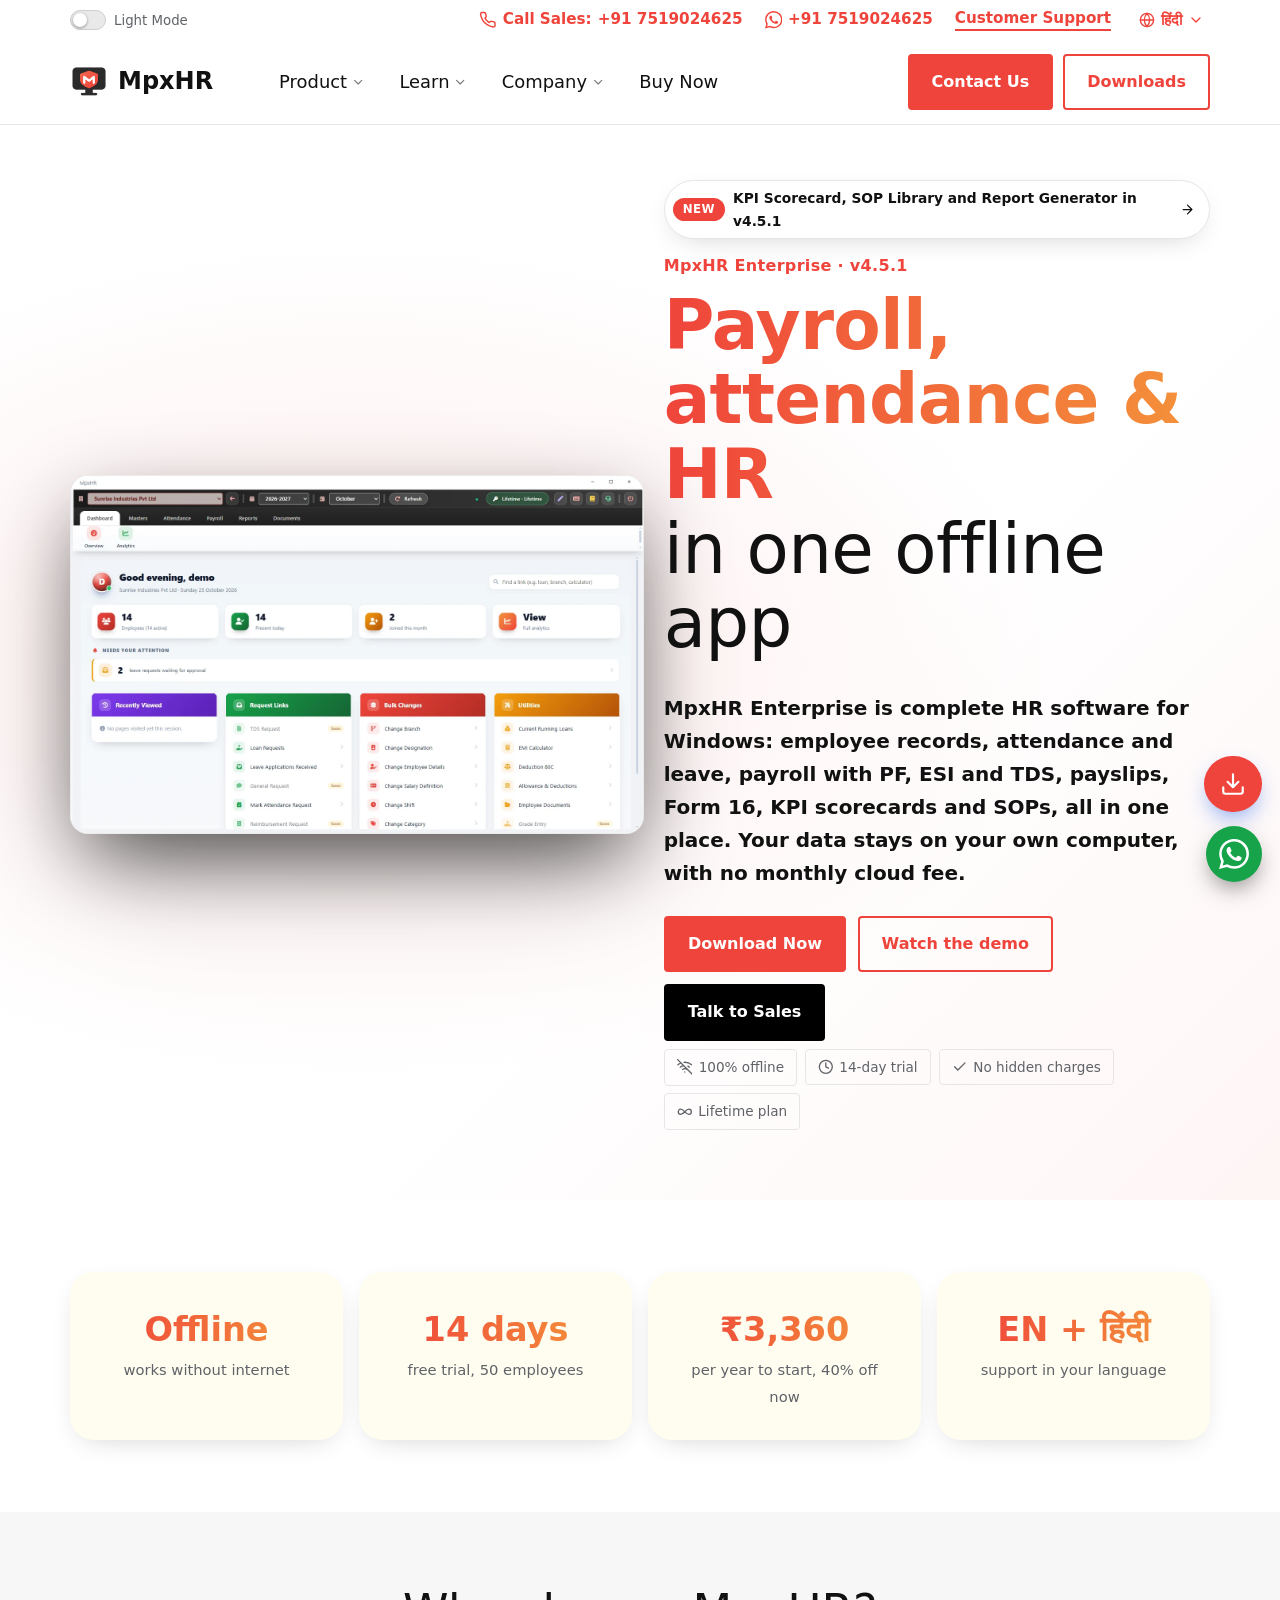
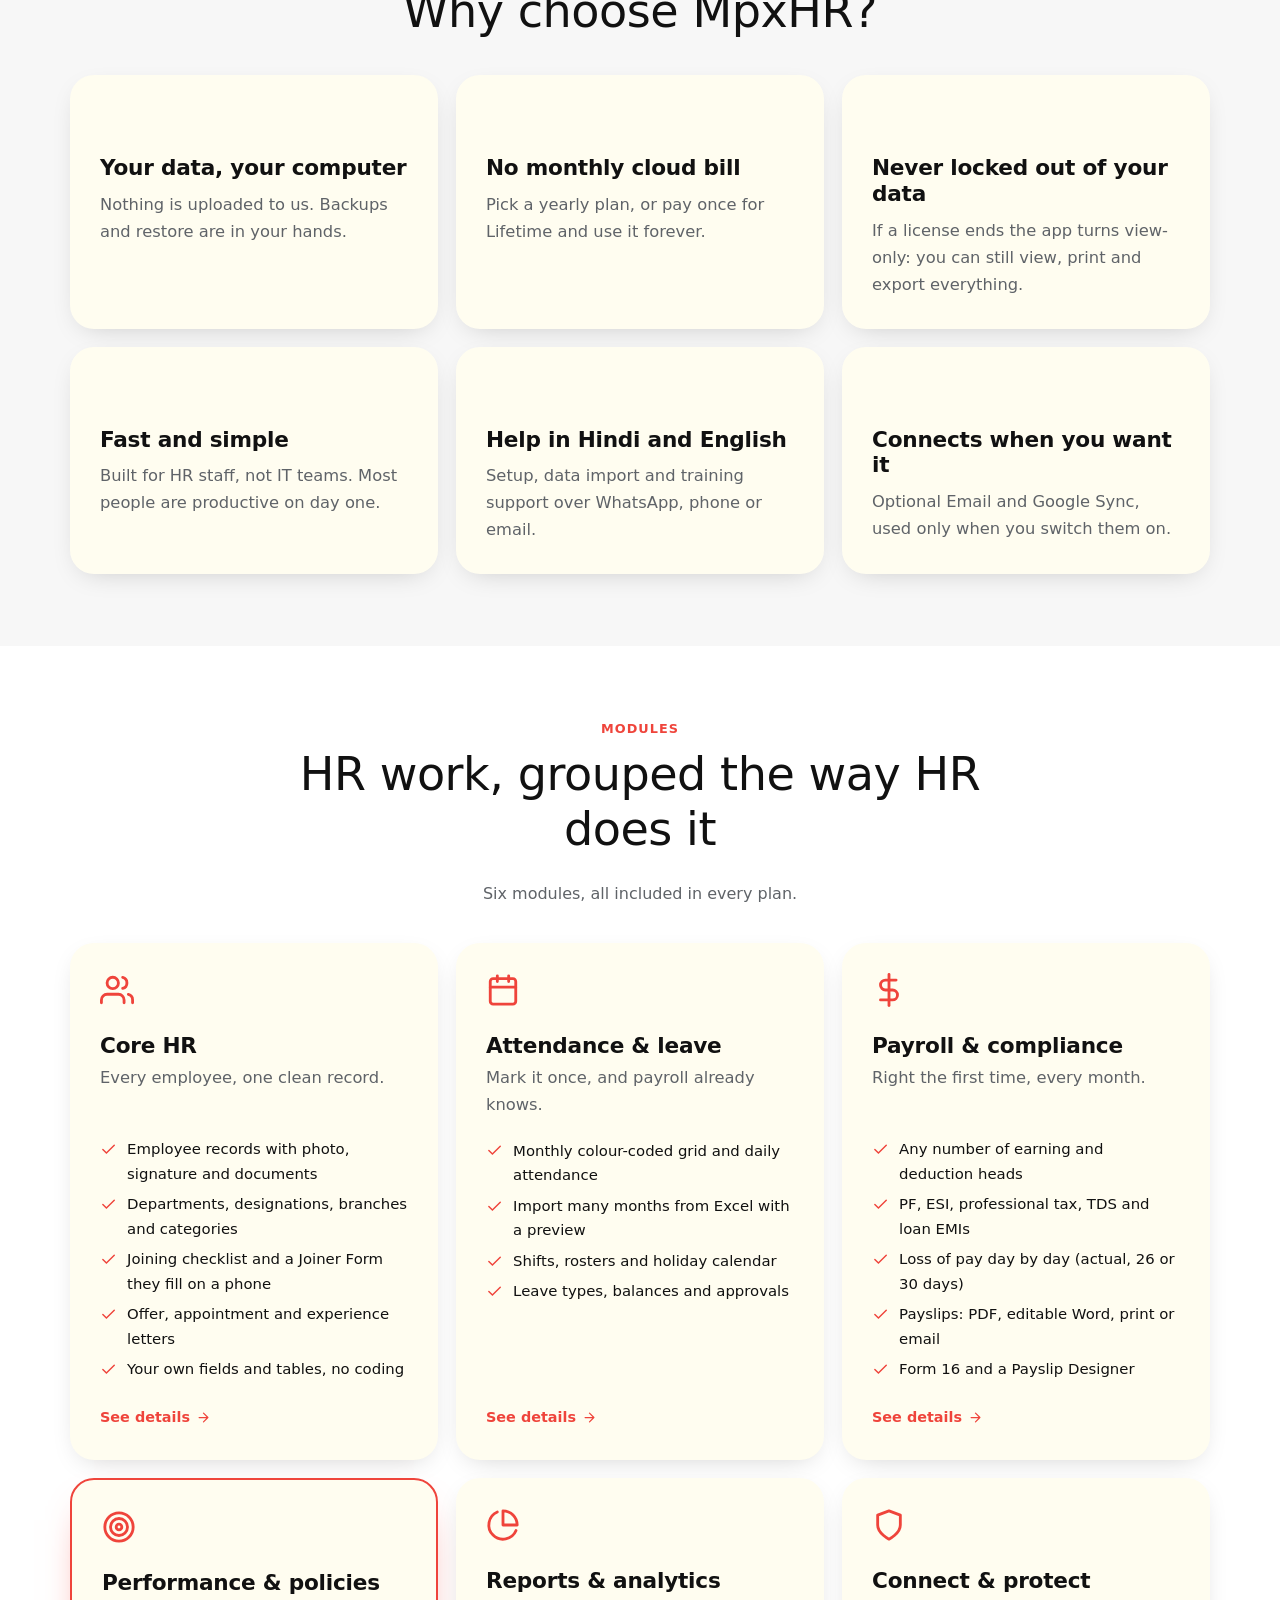
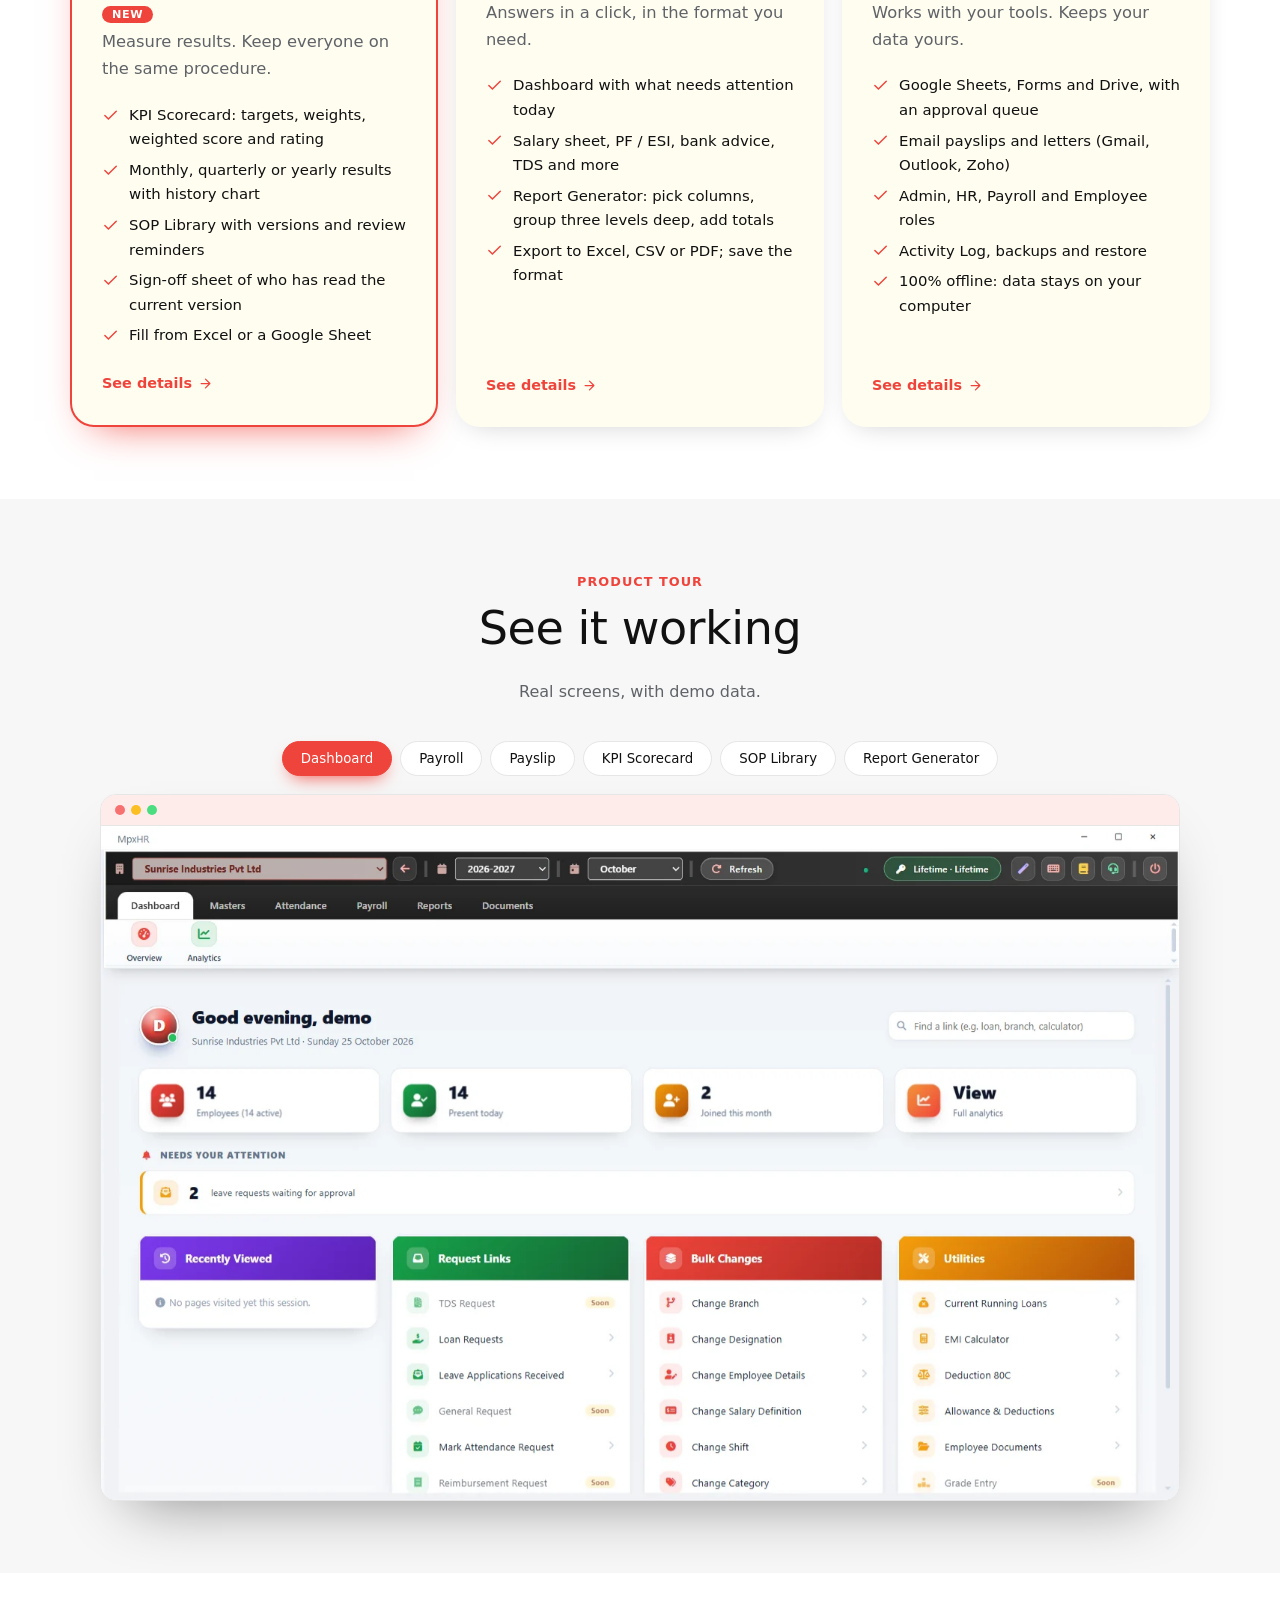
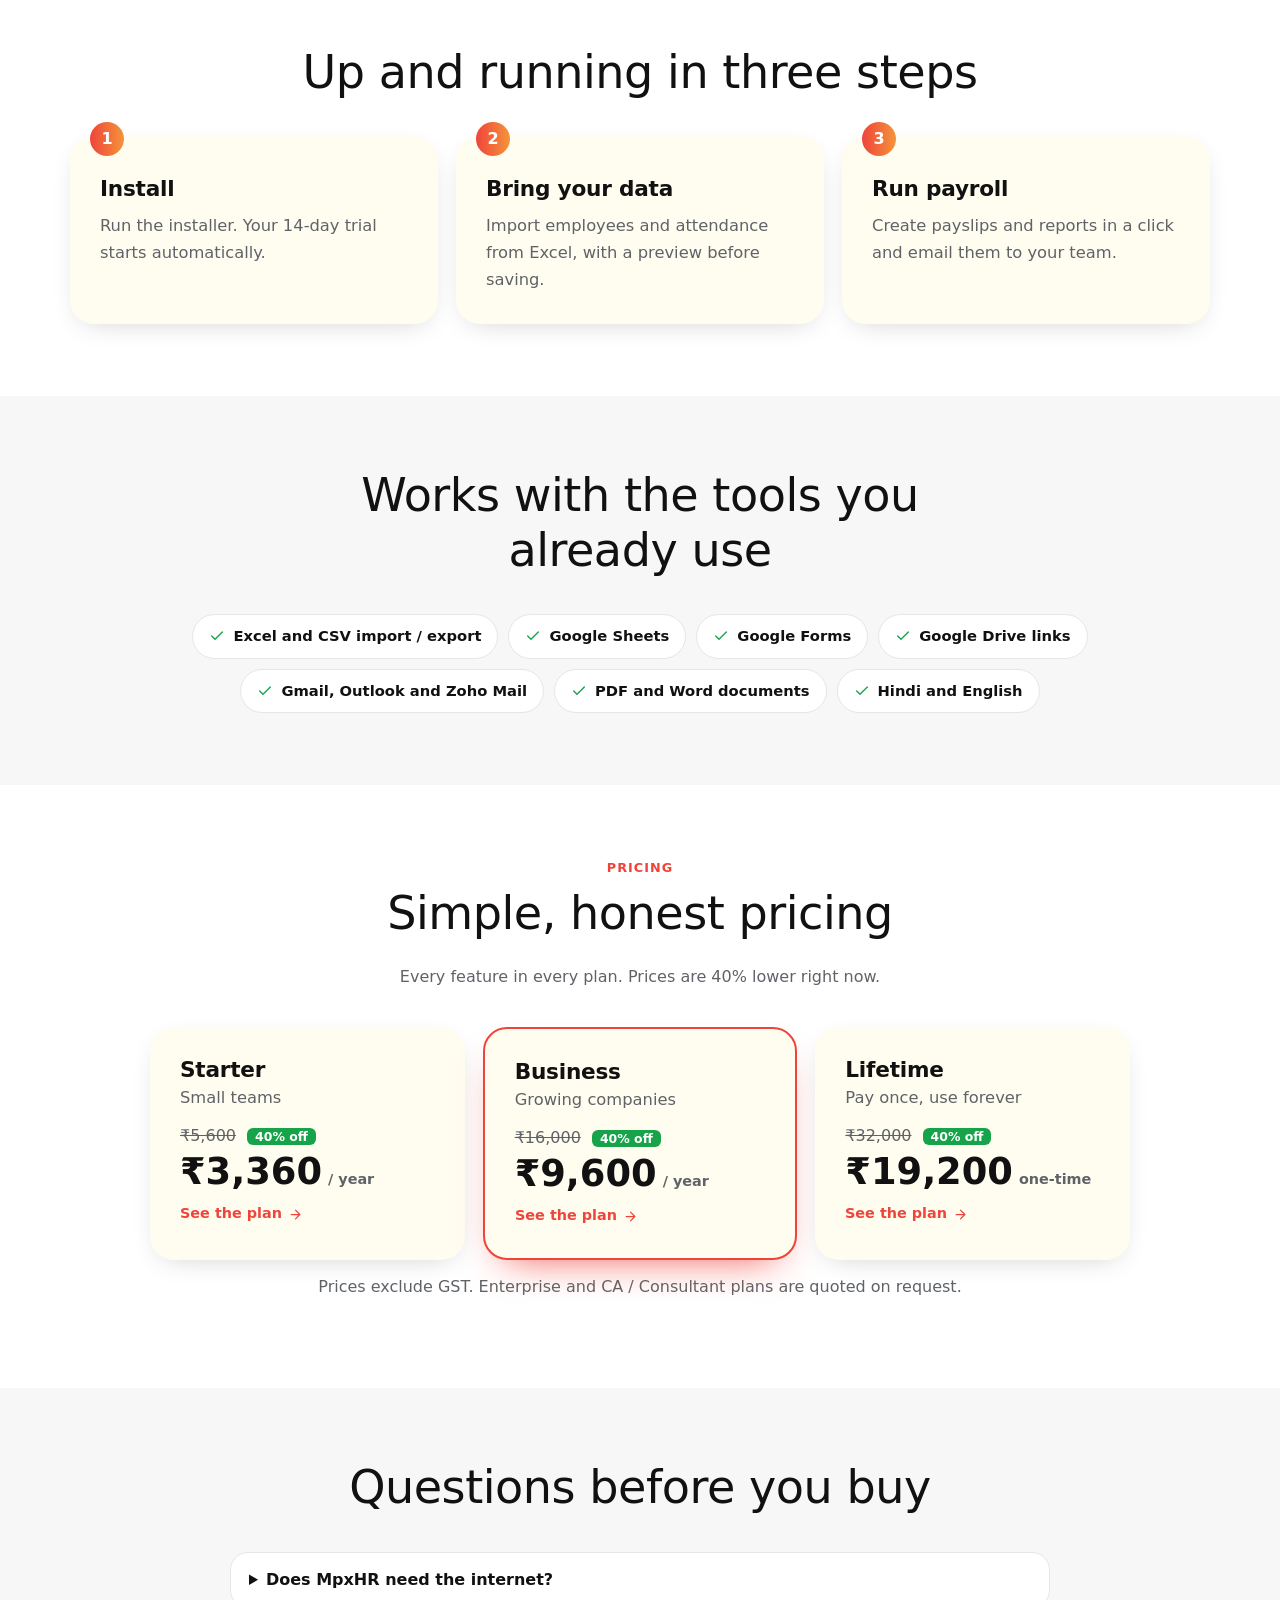
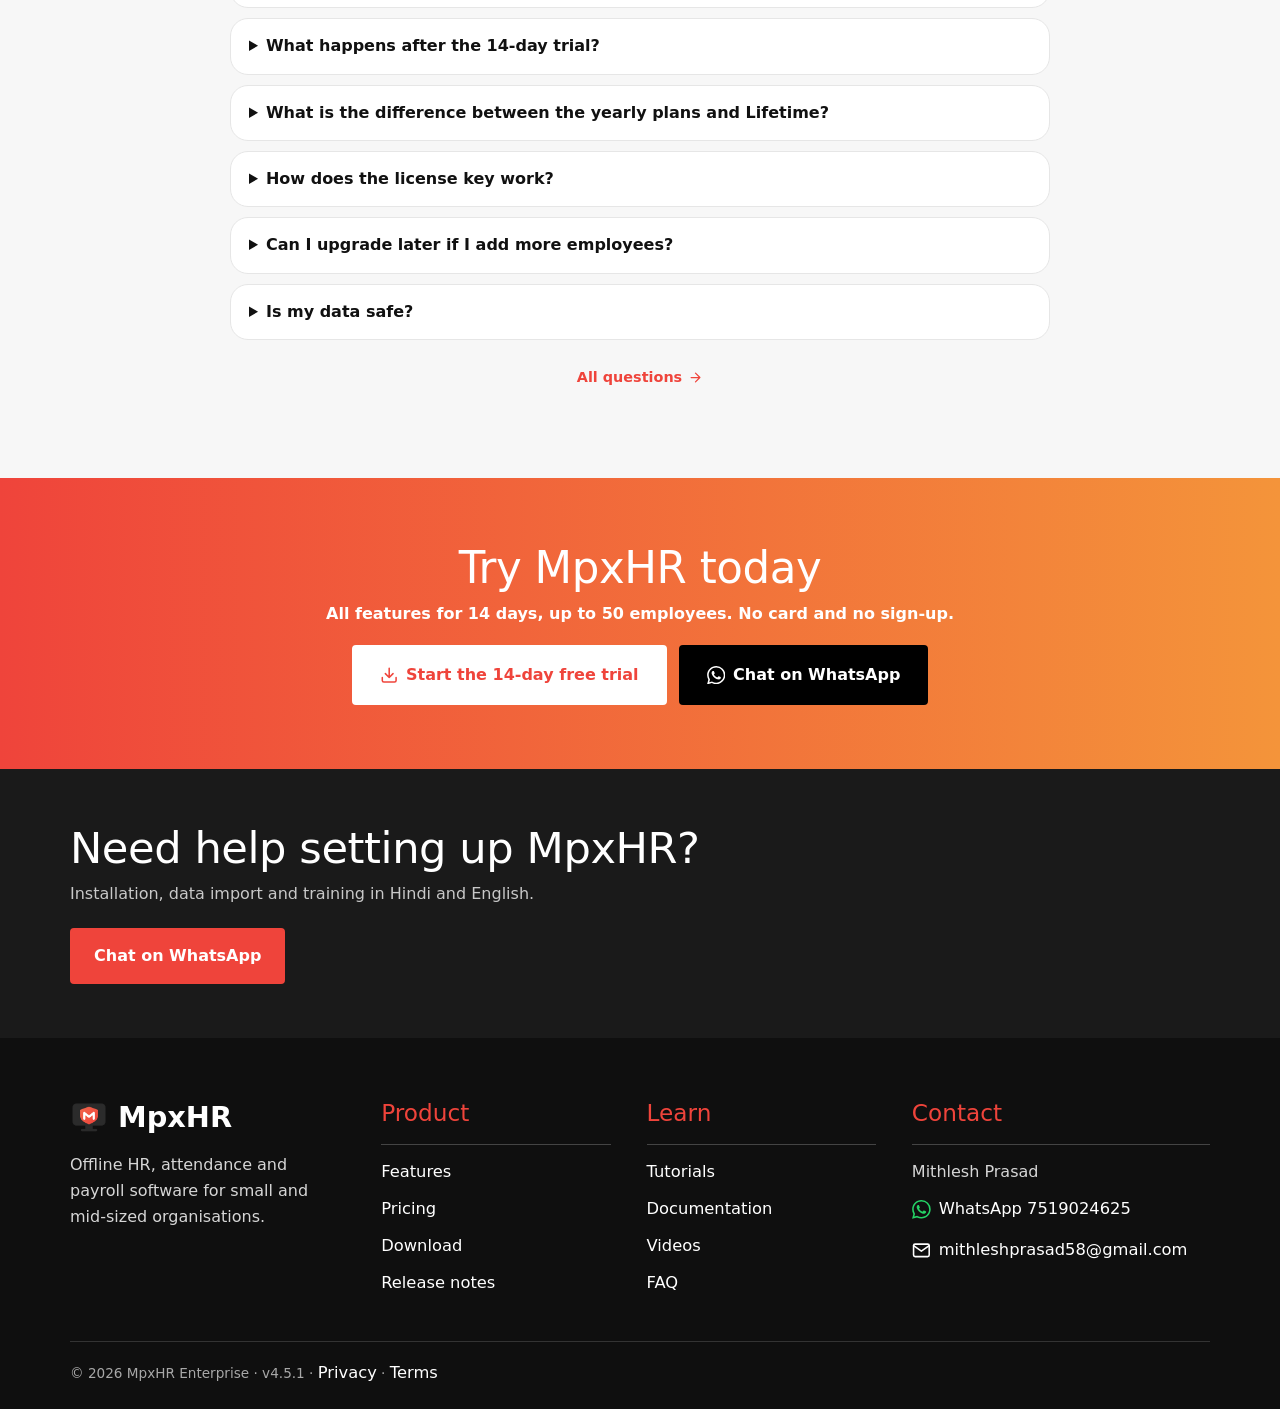
==== commit 8703eb02: "Home page restructured like HR product sites (value props, grouped modules, tour, steps, tools, pric" ====
--- a/index.html
+++ b/index.html
@@ -29,42 +29,7 @@
 <section class="s"><div class="wrap">
 <div class="grid4"><div class="card stat"><b>Offline</b><span>works without internet</span></div><div class="card stat"><b>14 days</b><span>free trial, 50 employees</span></div><div class="card stat"><b>₹3,360</b><span>per year to start, 40% off now</span></div><div class="card stat"><b>EN + हिंदी</b><span>support in your language</span></div></div>
 </div></section>
-</div></section>
-<section class="s"><div class="wrap">
-<div class="sec-head"><div class="eyebrow">Product tour</div><h2 data-i18n="home.show.h">See it working</h2><p class="muted" data-i18n="home.show.p">Real screens, with demo data.</p></div>
-<div class="show" id="show">
-<div class="show-tabs" role="tablist"><button type="button" role="tab" class="on" data-show="s03_dashboard">Dashboard</button><button type="button" role="tab" class="" data-show="s10_payroll">Payroll</button><button type="button" role="tab" class="" data-show="s12_payslip_preview">Payslip</button><button type="button" role="tab" class="" data-show="s35_kpi_scorecard">KPI Scorecard</button><button type="button" role="tab" class="" data-show="s36_sop_library">SOP Library</button><button type="button" role="tab" class="" data-show="s37_report_generator">Report Generator</button></div>
-<div class="show-frame"><div class="show-bar"><i></i><i></i><i></i></div><img class="show-img on" data-for="s03_dashboard" src="assets/img/s03_dashboard.webp" alt="MpxHR dashboard" width="1440" height="900" loading="eager"><img class="show-img " data-for="s10_payroll" src="assets/img/s10_payroll.webp" alt="Salary sheet with PF, ESI and TDS" width="1440" height="900" loading="lazy"><img class="show-img " data-for="s12_payslip_preview" src="assets/img/s12_payslip_preview.webp" alt="Payslip preview" width="1440" height="900" loading="lazy"><img class="show-img " data-for="s35_kpi_scorecard" src="assets/img/s35_kpi_scorecard.webp" alt="KPI Scorecard with weighted scores and ratings" width="1440" height="900" loading="lazy"><img class="show-img " data-for="s36_sop_library" src="assets/img/s36_sop_library.webp" alt="SOP Library with review dates and sign-off" width="1440" height="900" loading="lazy"><img class="show-img " data-for="s37_report_generator" src="assets/img/s37_report_generator.webp" alt="Report Generator with multi-level grouping" width="1440" height="900" loading="lazy"></div>
-</div>
-</div></section>
-<section class="s alt"><div class="wrap">
-<div class="sec-head"><div class="eyebrow">Features</div><h2 data-i18n="home.feat.h">Everything an HR office needs, in one program</h2><p class="muted" data-i18n="home.feat.p">From the first employee record to the last payslip and Form 16, you do not need a second tool.</p></div>
-<div class="grid3"><div class="card"><div class="ico"><svg class="ic " viewBox="0 0 24 24" fill="none" stroke="currentColor" stroke-width="2" stroke-linecap="round" stroke-linejoin="round" aria-hidden="true"><path d="M17 21v-2a4 4 0 0 0-4-4H5a4 4 0 0 0-4 4v2"/><circle cx="9" cy="7" r="4"/><path d="M23 21v-2a4 4 0 0 0-3-3.87M16 3.13a4 4 0 0 1 0 7.75"/></svg></div><h3 data-i18n="f.users.t">Employee management</h3><p data-i18n="f.users.d">One complete record per employee: photo, signature, documents, bank and PF / ESI numbers, custom fields, department, designation, branch and category. Search, filter and update many employees at once.</p></div><div class="card"><div class="ico"><svg class="ic " viewBox="0 0 24 24" fill="none" stroke="currentColor" stroke-width="2" stroke-linecap="round" stroke-linejoin="round" aria-hidden="true"><rect x="3" y="4" width="18" height="18" rx="2"/><path d="M16 2v4M8 2v4M3 10h18"/></svg></div><h3 data-i18n="f.calendar.t">Attendance & shifts</h3><p data-i18n="f.calendar.d">Mark a whole month as a colour-coded grid, import many months from Excel in one go, set shifts and rosters, and keep leave balances and holidays. Present, absent, off and paid days flow straight into payroll.</p></div><div class="card"><div class="ico"><svg class="ic " viewBox="0 0 24 24" fill="none" stroke="currentColor" stroke-width="2" stroke-linecap="round" stroke-linejoin="round" aria-hidden="true"><path d="M12 1v22"/><path d="M17 5H9.5a3.5 3.5 0 0 0 0 7h5a3.5 3.5 0 0 1 0 7H6"/></svg></div><h3 data-i18n="f.money.t">Payroll with flexible salary heads</h3><p data-i18n="f.money.d">Build salary from any number of earning and deduction heads. PF, ESI, professional tax, TDS and loan EMIs are worked out for you, and loss of pay is calculated day by day (actual, 26-day or 30-day basis). Review the Net Pay sheet, edit in bulk, then save.</p></div><div class="card"><div class="ico"><svg class="ic " viewBox="0 0 24 24" fill="none" stroke="currentColor" stroke-width="2" stroke-linecap="round" stroke-linejoin="round" aria-hidden="true"><path d="M14 2H6a2 2 0 0 0-2 2v16a2 2 0 0 0 2 2h12a2 2 0 0 0 2-2V8z"/><path d="M14 2v6h6M16 13H8M16 17H8M10 9H8"/></svg></div><h3 data-i18n="f.file.t">Payslips & Payslip Designer</h3><p data-i18n="f.file.d">Professional payslips with your logo, branch and location, the standard salary structure beside the earned amount, and the amount in words. Preview, print, save as PDF, get an editable Word file, or email every employee in one click. Design your own layout with the drag-and-drop designer.</p></div><div class="card"><div class="ico"><svg class="ic " viewBox="0 0 24 24" fill="none" stroke="currentColor" stroke-width="2" stroke-linecap="round" stroke-linejoin="round" aria-hidden="true"><path d="M21.21 15.89A10 10 0 1 1 8 2.83"/><path d="M22 12A10 10 0 0 0 12 2v10z"/></svg></div><h3 data-i18n="f.chart.t">Dashboard & analytics</h3><p data-i18n="f.chart.d">Headcount, today's attendance, payroll cost and department mix for every company at a glance, plus a list of what needs attention today: pending leave, attendance not marked, payroll not saved.</p></div><div class="card"><div class="ico"><svg class="ic " viewBox="0 0 24 24" fill="none" stroke="currentColor" stroke-width="2" stroke-linecap="round" stroke-linejoin="round" aria-hidden="true"><circle cx="12" cy="12" r="10"/><circle cx="12" cy="12" r="6"/><circle cx="12" cy="12" r="2"/></svg></div><h3 data-i18n="f.target.t">KPI Scorecard</h3><p data-i18n="f.target.d">Set a target and weight for every KPI, enter each employee's result every month, quarter or year, and see the weighted score, rating and history. Fill it from Excel or a Google Sheet.</p></div><div class="card"><div class="ico"><svg class="ic " viewBox="0 0 24 24" fill="none" stroke="currentColor" stroke-width="2" stroke-linecap="round" stroke-linejoin="round" aria-hidden="true"><path d="M4 19.5A2.5 2.5 0 0 1 6.5 17H20"/><path d="M6.5 2H20v20H6.5A2.5 2.5 0 0 1 4 19.5v-15A2.5 2.5 0 0 1 6.5 2z"/></svg></div><h3 data-i18n="f.book.t">SOP Library</h3><p data-i18n="f.book.d">Write standard procedures with versions and review dates, link the full document from Google Drive, and keep a sign-off sheet of who has read the current version.</p></div><div class="card"><div class="ico"><svg class="ic " viewBox="0 0 24 24" fill="none" stroke="currentColor" stroke-width="2" stroke-linecap="round" stroke-linejoin="round" aria-hidden="true"><rect x="3" y="3" width="7" height="7"/><rect x="14" y="3" width="7" height="7"/><rect x="14" y="14" width="7" height="7"/><rect x="3" y="14" width="7" height="7"/></svg></div><h3 data-i18n="f.grid.t">Report Generator</h3><p data-i18n="f.grid.d">Choose the data, columns, filters and totals, group by Branch, Department and Designation, save the format and export to Excel, CSV or PDF.</p></div><div class="card"><div class="ico"><svg class="ic " viewBox="0 0 24 24" fill="none" stroke="currentColor" stroke-width="2" stroke-linecap="round" stroke-linejoin="round" aria-hidden="true"><polygon points="12 2 2 7 12 12 22 7 12 2"/><path d="M2 17l10 5 10-5M2 12l10 5 10-5"/></svg></div><h3 data-i18n="f.layers.t">Reports & Form 16</h3><p data-i18n="f.layers.d">Ready-made reports (salary sheet, PF and ESI statement, bank advice, TDS, yearly register), Form 16, and favourites for the ones you open every day. Export to Excel or PDF in a click.</p></div><div class="card"><div class="ico"><svg class="ic " viewBox="0 0 24 24" fill="none" stroke="currentColor" stroke-width="2" stroke-linecap="round" stroke-linejoin="round" aria-hidden="true"><path d="M4 4h16a2 2 0 0 1 2 2v12a2 2 0 0 1-2 2H4a2 2 0 0 1-2-2V6a2 2 0 0 1 2-2z"/><path d="M22 6l-10 7L2 6"/></svg></div><h3 data-i18n="f.mail.t">Letters & email</h3><p data-i18n="f.mail.d">Offer, appointment and experience letters from templates with automatic reference numbers. Email payslips and letters through Gmail, Outlook, Zoho or your own mail server.</p></div><div class="card"><div class="ico"><svg class="ic " viewBox="0 0 24 24" fill="none" stroke="currentColor" stroke-width="2" stroke-linecap="round" stroke-linejoin="round" aria-hidden="true"><path d="M23 4v6h-6M1 20v-6h6"/><path d="M3.51 9a9 9 0 0 1 14.85-3.36L23 10M1 14l4.64 4.36A9 9 0 0 0 20.49 15"/></svg></div><h3 data-i18n="f.sync.t">Google Sync & Forms</h3><p data-i18n="f.sync.d">Send tables to Google Sheets, bring rows back through an approval queue so nothing enters by mistake, and build Google Forms that fill several tables at once. Works for employees, attendance, loans, KPIs and more.</p></div><div class="card"><div class="ico"><svg class="ic " viewBox="0 0 24 24" fill="none" stroke="currentColor" stroke-width="2" stroke-linecap="round" stroke-linejoin="round" aria-hidden="true"><rect x="3" y="3" width="18" height="18" rx="2"/><circle cx="8.5" cy="8.5" r="1.5"/><path d="M21 15l-5-5L5 21"/></svg></div><h3 data-i18n="f.image.t">Photo, signature & document intake</h3><p data-i18n="f.image.d">Bring in photos, signatures and documents in bulk from a folder, an Excel sheet or Google Drive. Files are matched by employee code, previewed first, and every skipped file is listed with the reason.</p></div></div>
-<p class="center" style="margin-top:26px"><a class="btn alt" href="features.html"><span data-i18n="cta.features">See all features</span> <svg class="ic " viewBox="0 0 24 24" fill="none" stroke="currentColor" stroke-width="2" stroke-linecap="round" stroke-linejoin="round" aria-hidden="true"><path d="M5 12h14M12 5l7 7-7 7"/></svg></a></p>
-</div></section>
-<section class="s"><div class="wrap">
-<div class="sec-head"><div class="eyebrow">Version 4.5.1</div><h2 data-i18n="home.new.h">What is new</h2><p class="muted" data-i18n="home.new.p">New tools for performance, procedures and reporting.</p></div>
-<div class="grid4 newgrid"><a class="card newc" href="tutorials.html#kpi"><div class="ico"><svg class="ic " viewBox="0 0 24 24" fill="none" stroke="currentColor" stroke-width="2" stroke-linecap="round" stroke-linejoin="round" aria-hidden="true"><circle cx="12" cy="12" r="10"/><circle cx="12" cy="12" r="6"/><circle cx="12" cy="12" r="2"/></svg></div><h3>KPI Scorecard</h3><p>Targets, weights, monthly results, ratings and history. Fill from Excel or Google Sheets.</p><span class="more">How it works <svg class="ic " viewBox="0 0 24 24" fill="none" stroke="currentColor" stroke-width="2" stroke-linecap="round" stroke-linejoin="round" aria-hidden="true"><path d="M5 12h14M12 5l7 7-7 7"/></svg></span></a><a class="card newc" href="tutorials.html#sop"><div class="ico"><svg class="ic " viewBox="0 0 24 24" fill="none" stroke="currentColor" stroke-width="2" stroke-linecap="round" stroke-linejoin="round" aria-hidden="true"><path d="M4 19.5A2.5 2.5 0 0 1 6.5 17H20"/><path d="M6.5 2H20v20H6.5A2.5 2.5 0 0 1 4 19.5v-15A2.5 2.5 0 0 1 6.5 2z"/></svg></div><h3>SOP Library</h3><p>Versions, review reminders, a Drive link and a sign-off sheet of who has read it.</p><span class="more">How it works <svg class="ic " viewBox="0 0 24 24" fill="none" stroke="currentColor" stroke-width="2" stroke-linecap="round" stroke-linejoin="round" aria-hidden="true"><path d="M5 12h14M12 5l7 7-7 7"/></svg></span></a><a class="card newc" href="tutorials.html#reportgen"><div class="ico"><svg class="ic " viewBox="0 0 24 24" fill="none" stroke="currentColor" stroke-width="2" stroke-linecap="round" stroke-linejoin="round" aria-hidden="true"><rect x="3" y="3" width="7" height="7"/><rect x="14" y="3" width="7" height="7"/><rect x="14" y="14" width="7" height="7"/><rect x="3" y="14" width="7" height="7"/></svg></div><h3>Report Generator</h3><p>Pick columns, filters and totals, group three levels deep, then export or save the format.</p><span class="more">How it works <svg class="ic " viewBox="0 0 24 24" fill="none" stroke="currentColor" stroke-width="2" stroke-linecap="round" stroke-linejoin="round" aria-hidden="true"><path d="M5 12h14M12 5l7 7-7 7"/></svg></span></a><a class="card newc" href="releases.html"><div class="ico"><svg class="ic " viewBox="0 0 24 24" fill="none" stroke="currentColor" stroke-width="2" stroke-linecap="round" stroke-linejoin="round" aria-hidden="true"><path d="M14 2H6a2 2 0 0 0-2 2v16a2 2 0 0 0 2 2h12a2 2 0 0 0 2-2V8z"/><path d="M14 2v6h6M16 13H8M16 17H8M10 9H8"/></svg></div><h3>Editable Word payslip</h3><p>The Word payslip is now a real document you can edit, with Branch shown above Location.</p><span class="more">Release notes <svg class="ic " viewBox="0 0 24 24" fill="none" stroke="currentColor" stroke-width="2" stroke-linecap="round" stroke-linejoin="round" aria-hidden="true"><path d="M5 12h14M12 5l7 7-7 7"/></svg></span></a></div>
-</div></section>
-<section class="s"><div class="wrap">
-<div class="split"><div><div class="eyebrow">Dashboard &amp; analytics</div><h2>Know your workforce the moment you open the app</h2><p class="muted">Headcount, attendance, payroll cost and department mix for every company, with a short list of what needs your attention today.</p><ul class="ticks"><li><svg class="ic " viewBox="0 0 24 24" fill="none" stroke="currentColor" stroke-width="2" stroke-linecap="round" stroke-linejoin="round" aria-hidden="true"><path d="M20 6L9 17l-5-5"/></svg> Separate numbers and charts for each company</li><li><svg class="ic " viewBox="0 0 24 24" fill="none" stroke="currentColor" stroke-width="2" stroke-linecap="round" stroke-linejoin="round" aria-hidden="true"><path d="M20 6L9 17l-5-5"/></svg> Attendance trends and department mix</li><li><svg class="ic " viewBox="0 0 24 24" fill="none" stroke="currentColor" stroke-width="2" stroke-linecap="round" stroke-linejoin="round" aria-hidden="true"><path d="M20 6L9 17l-5-5"/></svg> Pending leave, unmarked attendance and unsaved payroll flagged for you</li></ul></div><img src="assets/img/s04_analytics.webp" alt="MpxHR analytics dashboard" loading="lazy" ></div>
-<div class="split rev"><div><div class="eyebrow">Payroll</div><h2>Payroll that is right the first time, payslips your team trusts</h2><p class="muted">PF, ESI, professional tax, TDS and loan EMIs come straight from attendance and the salary structure. Change one head for many employees in a single step, then print, save as PDF or Word, or email every payslip.</p><ul class="ticks"><li><svg class="ic " viewBox="0 0 24 24" fill="none" stroke="currentColor" stroke-width="2" stroke-linecap="round" stroke-linejoin="round" aria-hidden="true"><path d="M20 6L9 17l-5-5"/></svg> Any number of earning and deduction heads</li><li><svg class="ic " viewBox="0 0 24 24" fill="none" stroke="currentColor" stroke-width="2" stroke-linecap="round" stroke-linejoin="round" aria-hidden="true"><path d="M20 6L9 17l-5-5"/></svg> Loss of pay worked out day by day</li><li><svg class="ic " viewBox="0 0 24 24" fill="none" stroke="currentColor" stroke-width="2" stroke-linecap="round" stroke-linejoin="round" aria-hidden="true"><path d="M20 6L9 17l-5-5"/></svg> Drag-and-drop Payslip Designer, editable Word file</li></ul></div><img src="assets/img/s13_payslip_designer.webp" alt="MpxHR payslip designer" loading="lazy" ></div>
-<div class="split"><div><div class="eyebrow">Photos &amp; documents</div><h2>Bring in photos, signatures and documents in bulk</h2><p class="muted">Upload from a folder, an Excel sheet or Google Drive, with a preview first and size and file-type limits that you set.</p><ul class="ticks"><li><svg class="ic " viewBox="0 0 24 24" fill="none" stroke="currentColor" stroke-width="2" stroke-linecap="round" stroke-linejoin="round" aria-hidden="true"><path d="M20 6L9 17l-5-5"/></svg> Matched automatically by employee code</li><li><svg class="ic " viewBox="0 0 24 24" fill="none" stroke="currentColor" stroke-width="2" stroke-linecap="round" stroke-linejoin="round" aria-hidden="true"><path d="M20 6L9 17l-5-5"/></svg> Skipped files are listed with the reason</li></ul></div><img src="assets/img/s08a_import_files_sources.webp" alt="Bulk file import preview" loading="lazy" ></div>
-</div></section>
-<section class="s alt"><div class="wrap">
-<div class="sec-head"><h2 data-i18n="home.how.h">Up and running in three steps</h2></div>
-<div class="steps3"><div class="card"><h3 data-i18n="home.how.1">Install</h3><p data-i18n="home.how.1p">Run the installer. Your 14-day trial starts automatically.</p></div><div class="card"><h3 data-i18n="home.how.2">Bring your data</h3><p data-i18n="home.how.2p">Import employees and attendance from Excel, with a preview before saving.</p></div><div class="card"><h3 data-i18n="home.how.3">Run payroll</h3><p data-i18n="home.how.3p">Create payslips and reports in a click and email them to your team.</p></div></div>
-</div></section>
-<section class="s alt"><div class="wrap">
-<div class="sec-head"><h2 data-i18n="home.comp.h">Made for Indian payroll and HR</h2></div>
-<div class="chiprow"><span class="chip2"><svg class="ic " viewBox="0 0 24 24" fill="none" stroke="currentColor" stroke-width="2" stroke-linecap="round" stroke-linejoin="round" aria-hidden="true"><path d="M20 6L9 17l-5-5"/></svg> PF and EPS</span><span class="chip2"><svg class="ic " viewBox="0 0 24 24" fill="none" stroke="currentColor" stroke-width="2" stroke-linecap="round" stroke-linejoin="round" aria-hidden="true"><path d="M20 6L9 17l-5-5"/></svg> ESI</span><span class="chip2"><svg class="ic " viewBox="0 0 24 24" fill="none" stroke="currentColor" stroke-width="2" stroke-linecap="round" stroke-linejoin="round" aria-hidden="true"><path d="M20 6L9 17l-5-5"/></svg> TDS and Form 16</span><span class="chip2"><svg class="ic " viewBox="0 0 24 24" fill="none" stroke="currentColor" stroke-width="2" stroke-linecap="round" stroke-linejoin="round" aria-hidden="true"><path d="M20 6L9 17l-5-5"/></svg> Professional Tax</span><span class="chip2"><svg class="ic " viewBox="0 0 24 24" fill="none" stroke="currentColor" stroke-width="2" stroke-linecap="round" stroke-linejoin="round" aria-hidden="true"><path d="M20 6L9 17l-5-5"/></svg> Loans and EMI</span><span class="chip2"><svg class="ic " viewBox="0 0 24 24" fill="none" stroke="currentColor" stroke-width="2" stroke-linecap="round" stroke-linejoin="round" aria-hidden="true"><path d="M20 6L9 17l-5-5"/></svg> Leave and holidays</span><span class="chip2"><svg class="ic " viewBox="0 0 24 24" fill="none" stroke="currentColor" stroke-width="2" stroke-linecap="round" stroke-linejoin="round" aria-hidden="true"><path d="M20 6L9 17l-5-5"/></svg> Shifts and roster</span><span class="chip2"><svg class="ic " viewBox="0 0 24 24" fill="none" stroke="currentColor" stroke-width="2" stroke-linecap="round" stroke-linejoin="round" aria-hidden="true"><path d="M20 6L9 17l-5-5"/></svg> Excel import and export</span><span class="chip2"><svg class="ic " viewBox="0 0 24 24" fill="none" stroke="currentColor" stroke-width="2" stroke-linecap="round" stroke-linejoin="round" aria-hidden="true"><path d="M20 6L9 17l-5-5"/></svg> Google Sheets and Forms</span><span class="chip2"><svg class="ic " viewBox="0 0 24 24" fill="none" stroke="currentColor" stroke-width="2" stroke-linecap="round" stroke-linejoin="round" aria-hidden="true"><path d="M20 6L9 17l-5-5"/></svg> Email payslips</span><span class="chip2"><svg class="ic " viewBox="0 0 24 24" fill="none" stroke="currentColor" stroke-width="2" stroke-linecap="round" stroke-linejoin="round" aria-hidden="true"><path d="M20 6L9 17l-5-5"/></svg> Hindi and English</span><span class="chip2"><svg class="ic " viewBox="0 0 24 24" fill="none" stroke="currentColor" stroke-width="2" stroke-linecap="round" stroke-linejoin="round" aria-hidden="true"><path d="M20 6L9 17l-5-5"/></svg> Backup and restore</span></div>
-</div></section>
-<section class="s"><div class="wrap">
-<div class="sec-head"><div class="eyebrow">Pricing</div><h2 data-i18n="home.price.h">Simple, honest pricing</h2><p class="muted" data-i18n="home.price.p">Every feature in every plan. Prices are 40% lower right now.</p></div>
-<div class="ptease"><a class="card pt " href="pricing.html"><h3>Starter</h3><p class="muted">Small teams</p><div class="was"><s>₹5,600</s> <b>40% off</b></div><div class="amt">₹3,360<small>/ year</small></div><span class="more">See the plan <svg class="ic " viewBox="0 0 24 24" fill="none" stroke="currentColor" stroke-width="2" stroke-linecap="round" stroke-linejoin="round" aria-hidden="true"><path d="M5 12h14M12 5l7 7-7 7"/></svg></span></a><a class="card pt feat" href="pricing.html"><h3>Business</h3><p class="muted">Growing companies</p><div class="was"><s>₹16,000</s> <b>40% off</b></div><div class="amt">₹9,600<small>/ year</small></div><span class="more">See the plan <svg class="ic " viewBox="0 0 24 24" fill="none" stroke="currentColor" stroke-width="2" stroke-linecap="round" stroke-linejoin="round" aria-hidden="true"><path d="M5 12h14M12 5l7 7-7 7"/></svg></span></a><a class="card pt " href="pricing.html"><h3>Lifetime</h3><p class="muted">Pay once, use forever</p><div class="was"><s>₹32,000</s> <b>40% off</b></div><div class="amt">₹19,200<small>one-time</small></div><span class="more">See the plan <svg class="ic " viewBox="0 0 24 24" fill="none" stroke="currentColor" stroke-width="2" stroke-linecap="round" stroke-linejoin="round" aria-hidden="true"><path d="M5 12h14M12 5l7 7-7 7"/></svg></span></a></div>
-<p class="center muted" style="margin-top:14px">Prices exclude GST. Enterprise and CA / Consultant plans are quoted on request.</p>
-</div></section>
-<section class="s alt"><div class="wrap">
+<section class="s alt" id="why"><div class="wrap">
 <div class="sec-head"><h2 data-i18n="home.why.h">Why choose MpxHR?</h2></div>
 <div class="grid3">
 <div class="card"><div class="ico"><svg class="ic " viewBox="0 0 24 24" fill="none" stroke="currentColor" stroke-width="2" stroke-linecap="round" stroke-linejoin="round" aria-hidden="true"><rect x="3" y="11" width="18" height="11" rx="2"/><path d="M7 11V7a5 5 0 0 1 10 0v4"/></svg></div><h3>Your data, your computer</h3><p>Nothing is uploaded to us. Backups and restore are in your hands.</p></div>
@@ -74,6 +39,31 @@
 <div class="card"><div class="ico"><svg class="ic ic-fill " viewBox="0 0 24 24" fill="currentColor" aria-hidden="true"><path d="M17.472 14.382c-.297-.149-1.758-.867-2.03-.967-.273-.099-.471-.148-.67.15-.197.297-.767.966-.94 1.164-.173.199-.347.223-.644.075-.297-.15-1.255-.463-2.39-1.475-.883-.788-1.48-1.761-1.653-2.059-.173-.297-.018-.458.13-.606.134-.133.298-.347.446-.52.149-.174.198-.298.298-.497.099-.198.05-.371-.025-.52-.075-.149-.669-1.612-.916-2.207-.242-.579-.487-.5-.669-.51-.173-.008-.371-.01-.57-.01-.198 0-.52.074-.792.372-.272.297-1.04 1.016-1.04 2.479 0 1.462 1.065 2.875 1.213 3.074.149.198 2.096 3.2 5.077 4.487.709.306 1.262.489 1.694.625.712.227 1.36.195 1.871.118.571-.085 1.758-.719 2.006-1.413.248-.694.248-1.289.173-1.413-.074-.124-.272-.198-.57-.347m-5.421 7.403h-.004a9.87 9.87 0 01-5.031-1.378l-.361-.214-3.741.982.998-3.648-.235-.374a9.86 9.86 0 01-1.51-5.26c.001-5.45 4.436-9.884 9.888-9.884 2.64 0 5.122 1.03 6.988 2.898a9.825 9.825 0 012.893 6.994c-.003 5.45-4.437 9.884-9.885 9.884m8.413-18.297A11.815 11.815 0 0012.05 0C5.495 0 .16 5.335.157 11.892c0 2.096.547 4.142 1.588 5.945L.057 24l6.305-1.654a11.882 11.882 0 005.683 1.448h.005c6.554 0 11.89-5.335 11.893-11.893a11.821 11.821 0 00-3.48-8.413Z"/></svg></div><h3>Help in Hindi and English</h3><p>Setup, data import and training support over WhatsApp, phone or email.</p></div>
 <div class="card"><div class="ico"><svg class="ic " viewBox="0 0 24 24" fill="none" stroke="currentColor" stroke-width="2" stroke-linecap="round" stroke-linejoin="round" aria-hidden="true"><path d="M23 4v6h-6M1 20v-6h6"/><path d="M3.51 9a9 9 0 0 1 14.85-3.36L23 10M1 14l4.64 4.36A9 9 0 0 0 20.49 15"/></svg></div><h3>Connects when you want it</h3><p>Optional Email and Google Sync, used only when you switch them on.</p></div>
 </div></div></section>
+<section class="s" id="modules"><div class="wrap">
+<div class="sec-head"><div class="eyebrow">Modules</div><h2 data-i18n="home.mod.h">HR work, grouped the way HR does it</h2><p class="muted" data-i18n="home.mod.p">Six modules, all included in every plan.</p></div>
+<div class="grid3 modgrid"><article class="card mod" id="mod-core"><div class="ico"><svg class="ic " viewBox="0 0 24 24" fill="none" stroke="currentColor" stroke-width="2" stroke-linecap="round" stroke-linejoin="round" aria-hidden="true"><path d="M17 21v-2a4 4 0 0 0-4-4H5a4 4 0 0 0-4 4v2"/><circle cx="9" cy="7" r="4"/><path d="M23 21v-2a4 4 0 0 0-3-3.87M16 3.13a4 4 0 0 1 0 7.75"/></svg></div><h3><span data-i18n="m.core.t">Core HR</span></h3><p class="muted" data-i18n="m.core.d">Every employee, one clean record.</p><ul class="ticks"><li><svg class="ic " viewBox="0 0 24 24" fill="none" stroke="currentColor" stroke-width="2" stroke-linecap="round" stroke-linejoin="round" aria-hidden="true"><path d="M20 6L9 17l-5-5"/></svg> <span data-i18n="m.core.b0">Employee records with photo, signature and documents</span></li><li><svg class="ic " viewBox="0 0 24 24" fill="none" stroke="currentColor" stroke-width="2" stroke-linecap="round" stroke-linejoin="round" aria-hidden="true"><path d="M20 6L9 17l-5-5"/></svg> <span data-i18n="m.core.b1">Departments, designations, branches and categories</span></li><li><svg class="ic " viewBox="0 0 24 24" fill="none" stroke="currentColor" stroke-width="2" stroke-linecap="round" stroke-linejoin="round" aria-hidden="true"><path d="M20 6L9 17l-5-5"/></svg> <span data-i18n="m.core.b2">Joining checklist and a Joiner Form they fill on a phone</span></li><li><svg class="ic " viewBox="0 0 24 24" fill="none" stroke="currentColor" stroke-width="2" stroke-linecap="round" stroke-linejoin="round" aria-hidden="true"><path d="M20 6L9 17l-5-5"/></svg> <span data-i18n="m.core.b3">Offer, appointment and experience letters</span></li><li><svg class="ic " viewBox="0 0 24 24" fill="none" stroke="currentColor" stroke-width="2" stroke-linecap="round" stroke-linejoin="round" aria-hidden="true"><path d="M20 6L9 17l-5-5"/></svg> <span data-i18n="m.core.b4">Your own fields and tables, no coding</span></li></ul><a class="more" href="features.html#core">See details <svg class="ic " viewBox="0 0 24 24" fill="none" stroke="currentColor" stroke-width="2" stroke-linecap="round" stroke-linejoin="round" aria-hidden="true"><path d="M5 12h14M12 5l7 7-7 7"/></svg></a></article><article class="card mod" id="mod-att"><div class="ico"><svg class="ic " viewBox="0 0 24 24" fill="none" stroke="currentColor" stroke-width="2" stroke-linecap="round" stroke-linejoin="round" aria-hidden="true"><rect x="3" y="4" width="18" height="18" rx="2"/><path d="M16 2v4M8 2v4M3 10h18"/></svg></div><h3><span data-i18n="m.att.t">Attendance & leave</span></h3><p class="muted" data-i18n="m.att.d">Mark it once, and payroll already knows.</p><ul class="ticks"><li><svg class="ic " viewBox="0 0 24 24" fill="none" stroke="currentColor" stroke-width="2" stroke-linecap="round" stroke-linejoin="round" aria-hidden="true"><path d="M20 6L9 17l-5-5"/></svg> <span data-i18n="m.att.b0">Monthly colour-coded grid and daily attendance</span></li><li><svg class="ic " viewBox="0 0 24 24" fill="none" stroke="currentColor" stroke-width="2" stroke-linecap="round" stroke-linejoin="round" aria-hidden="true"><path d="M20 6L9 17l-5-5"/></svg> <span data-i18n="m.att.b1">Import many months from Excel with a preview</span></li><li><svg class="ic " viewBox="0 0 24 24" fill="none" stroke="currentColor" stroke-width="2" stroke-linecap="round" stroke-linejoin="round" aria-hidden="true"><path d="M20 6L9 17l-5-5"/></svg> <span data-i18n="m.att.b2">Shifts, rosters and holiday calendar</span></li><li><svg class="ic " viewBox="0 0 24 24" fill="none" stroke="currentColor" stroke-width="2" stroke-linecap="round" stroke-linejoin="round" aria-hidden="true"><path d="M20 6L9 17l-5-5"/></svg> <span data-i18n="m.att.b3">Leave types, balances and approvals</span></li></ul><a class="more" href="features.html#att">See details <svg class="ic " viewBox="0 0 24 24" fill="none" stroke="currentColor" stroke-width="2" stroke-linecap="round" stroke-linejoin="round" aria-hidden="true"><path d="M5 12h14M12 5l7 7-7 7"/></svg></a></article><article class="card mod" id="mod-pay"><div class="ico"><svg class="ic " viewBox="0 0 24 24" fill="none" stroke="currentColor" stroke-width="2" stroke-linecap="round" stroke-linejoin="round" aria-hidden="true"><path d="M12 1v22"/><path d="M17 5H9.5a3.5 3.5 0 0 0 0 7h5a3.5 3.5 0 0 1 0 7H6"/></svg></div><h3><span data-i18n="m.pay.t">Payroll & compliance</span></h3><p class="muted" data-i18n="m.pay.d">Right the first time, every month.</p><ul class="ticks"><li><svg class="ic " viewBox="0 0 24 24" fill="none" stroke="currentColor" stroke-width="2" stroke-linecap="round" stroke-linejoin="round" aria-hidden="true"><path d="M20 6L9 17l-5-5"/></svg> <span data-i18n="m.pay.b0">Any number of earning and deduction heads</span></li><li><svg class="ic " viewBox="0 0 24 24" fill="none" stroke="currentColor" stroke-width="2" stroke-linecap="round" stroke-linejoin="round" aria-hidden="true"><path d="M20 6L9 17l-5-5"/></svg> <span data-i18n="m.pay.b1">PF, ESI, professional tax, TDS and loan EMIs</span></li><li><svg class="ic " viewBox="0 0 24 24" fill="none" stroke="currentColor" stroke-width="2" stroke-linecap="round" stroke-linejoin="round" aria-hidden="true"><path d="M20 6L9 17l-5-5"/></svg> <span data-i18n="m.pay.b2">Loss of pay day by day (actual, 26 or 30 days)</span></li><li><svg class="ic " viewBox="0 0 24 24" fill="none" stroke="currentColor" stroke-width="2" stroke-linecap="round" stroke-linejoin="round" aria-hidden="true"><path d="M20 6L9 17l-5-5"/></svg> <span data-i18n="m.pay.b3">Payslips: PDF, editable Word, print or email</span></li><li><svg class="ic " viewBox="0 0 24 24" fill="none" stroke="currentColor" stroke-width="2" stroke-linecap="round" stroke-linejoin="round" aria-hidden="true"><path d="M20 6L9 17l-5-5"/></svg> <span data-i18n="m.pay.b4">Form 16 and a Payslip Designer</span></li></ul><a class="more" href="features.html#pay">See details <svg class="ic " viewBox="0 0 24 24" fill="none" stroke="currentColor" stroke-width="2" stroke-linecap="round" stroke-linejoin="round" aria-hidden="true"><path d="M5 12h14M12 5l7 7-7 7"/></svg></a></article><article class="card mod isnew" id="mod-perf"><div class="ico"><svg class="ic " viewBox="0 0 24 24" fill="none" stroke="currentColor" stroke-width="2" stroke-linecap="round" stroke-linejoin="round" aria-hidden="true"><circle cx="12" cy="12" r="10"/><circle cx="12" cy="12" r="6"/><circle cx="12" cy="12" r="2"/></svg></div><h3><span data-i18n="m.perf.t">Performance & policies</span><span class="newtag">New</span></h3><p class="muted" data-i18n="m.perf.d">Measure results. Keep everyone on the same procedure.</p><ul class="ticks"><li><svg class="ic " viewBox="0 0 24 24" fill="none" stroke="currentColor" stroke-width="2" stroke-linecap="round" stroke-linejoin="round" aria-hidden="true"><path d="M20 6L9 17l-5-5"/></svg> <span data-i18n="m.perf.b0">KPI Scorecard: targets, weights, weighted score and rating</span></li><li><svg class="ic " viewBox="0 0 24 24" fill="none" stroke="currentColor" stroke-width="2" stroke-linecap="round" stroke-linejoin="round" aria-hidden="true"><path d="M20 6L9 17l-5-5"/></svg> <span data-i18n="m.perf.b1">Monthly, quarterly or yearly results with history chart</span></li><li><svg class="ic " viewBox="0 0 24 24" fill="none" stroke="currentColor" stroke-width="2" stroke-linecap="round" stroke-linejoin="round" aria-hidden="true"><path d="M20 6L9 17l-5-5"/></svg> <span data-i18n="m.perf.b2">SOP Library with versions and review reminders</span></li><li><svg class="ic " viewBox="0 0 24 24" fill="none" stroke="currentColor" stroke-width="2" stroke-linecap="round" stroke-linejoin="round" aria-hidden="true"><path d="M20 6L9 17l-5-5"/></svg> <span data-i18n="m.perf.b3">Sign-off sheet of who has read the current version</span></li><li><svg class="ic " viewBox="0 0 24 24" fill="none" stroke="currentColor" stroke-width="2" stroke-linecap="round" stroke-linejoin="round" aria-hidden="true"><path d="M20 6L9 17l-5-5"/></svg> <span data-i18n="m.perf.b4">Fill from Excel or a Google Sheet</span></li></ul><a class="more" href="features.html#perf">See details <svg class="ic " viewBox="0 0 24 24" fill="none" stroke="currentColor" stroke-width="2" stroke-linecap="round" stroke-linejoin="round" aria-hidden="true"><path d="M5 12h14M12 5l7 7-7 7"/></svg></a></article><article class="card mod" id="mod-rep"><div class="ico"><svg class="ic " viewBox="0 0 24 24" fill="none" stroke="currentColor" stroke-width="2" stroke-linecap="round" stroke-linejoin="round" aria-hidden="true"><path d="M21.21 15.89A10 10 0 1 1 8 2.83"/><path d="M22 12A10 10 0 0 0 12 2v10z"/></svg></div><h3><span data-i18n="m.rep.t">Reports & analytics</span></h3><p class="muted" data-i18n="m.rep.d">Answers in a click, in the format you need.</p><ul class="ticks"><li><svg class="ic " viewBox="0 0 24 24" fill="none" stroke="currentColor" stroke-width="2" stroke-linecap="round" stroke-linejoin="round" aria-hidden="true"><path d="M20 6L9 17l-5-5"/></svg> <span data-i18n="m.rep.b0">Dashboard with what needs attention today</span></li><li><svg class="ic " viewBox="0 0 24 24" fill="none" stroke="currentColor" stroke-width="2" stroke-linecap="round" stroke-linejoin="round" aria-hidden="true"><path d="M20 6L9 17l-5-5"/></svg> <span data-i18n="m.rep.b1">Salary sheet, PF / ESI, bank advice, TDS and more</span></li><li><svg class="ic " viewBox="0 0 24 24" fill="none" stroke="currentColor" stroke-width="2" stroke-linecap="round" stroke-linejoin="round" aria-hidden="true"><path d="M20 6L9 17l-5-5"/></svg> <span data-i18n="m.rep.b2">Report Generator: pick columns, group three levels deep, add totals</span></li><li><svg class="ic " viewBox="0 0 24 24" fill="none" stroke="currentColor" stroke-width="2" stroke-linecap="round" stroke-linejoin="round" aria-hidden="true"><path d="M20 6L9 17l-5-5"/></svg> <span data-i18n="m.rep.b3">Export to Excel, CSV or PDF; save the format</span></li></ul><a class="more" href="features.html#rep">See details <svg class="ic " viewBox="0 0 24 24" fill="none" stroke="currentColor" stroke-width="2" stroke-linecap="round" stroke-linejoin="round" aria-hidden="true"><path d="M5 12h14M12 5l7 7-7 7"/></svg></a></article><article class="card mod" id="mod-conn"><div class="ico"><svg class="ic " viewBox="0 0 24 24" fill="none" stroke="currentColor" stroke-width="2" stroke-linecap="round" stroke-linejoin="round" aria-hidden="true"><path d="M12 22s8-4 8-10V5l-8-3-8 3v7c0 6 8 10 8 10z"/></svg></div><h3><span data-i18n="m.conn.t">Connect & protect</span></h3><p class="muted" data-i18n="m.conn.d">Works with your tools. Keeps your data yours.</p><ul class="ticks"><li><svg class="ic " viewBox="0 0 24 24" fill="none" stroke="currentColor" stroke-width="2" stroke-linecap="round" stroke-linejoin="round" aria-hidden="true"><path d="M20 6L9 17l-5-5"/></svg> <span data-i18n="m.conn.b0">Google Sheets, Forms and Drive, with an approval queue</span></li><li><svg class="ic " viewBox="0 0 24 24" fill="none" stroke="currentColor" stroke-width="2" stroke-linecap="round" stroke-linejoin="round" aria-hidden="true"><path d="M20 6L9 17l-5-5"/></svg> <span data-i18n="m.conn.b1">Email payslips and letters (Gmail, Outlook, Zoho)</span></li><li><svg class="ic " viewBox="0 0 24 24" fill="none" stroke="currentColor" stroke-width="2" stroke-linecap="round" stroke-linejoin="round" aria-hidden="true"><path d="M20 6L9 17l-5-5"/></svg> <span data-i18n="m.conn.b2">Admin, HR, Payroll and Employee roles</span></li><li><svg class="ic " viewBox="0 0 24 24" fill="none" stroke="currentColor" stroke-width="2" stroke-linecap="round" stroke-linejoin="round" aria-hidden="true"><path d="M20 6L9 17l-5-5"/></svg> <span data-i18n="m.conn.b3">Activity Log, backups and restore</span></li><li><svg class="ic " viewBox="0 0 24 24" fill="none" stroke="currentColor" stroke-width="2" stroke-linecap="round" stroke-linejoin="round" aria-hidden="true"><path d="M20 6L9 17l-5-5"/></svg> <span data-i18n="m.conn.b4">100% offline: data stays on your computer</span></li></ul><a class="more" href="features.html#conn">See details <svg class="ic " viewBox="0 0 24 24" fill="none" stroke="currentColor" stroke-width="2" stroke-linecap="round" stroke-linejoin="round" aria-hidden="true"><path d="M5 12h14M12 5l7 7-7 7"/></svg></a></article></div>
+</div></section>
+<section class="s alt"><div class="wrap">
+<div class="sec-head"><div class="eyebrow">Product tour</div><h2 data-i18n="home.show.h">See it working</h2><p class="muted" data-i18n="home.show.p">Real screens, with demo data.</p></div>
+<div class="show" id="show">
+<div class="show-tabs" role="tablist"><button type="button" role="tab" class="on" data-show="s03_dashboard">Dashboard</button><button type="button" role="tab" class="" data-show="s10_payroll">Payroll</button><button type="button" role="tab" class="" data-show="s12_payslip_preview">Payslip</button><button type="button" role="tab" class="" data-show="s35_kpi_scorecard">KPI Scorecard</button><button type="button" role="tab" class="" data-show="s36_sop_library">SOP Library</button><button type="button" role="tab" class="" data-show="s37_report_generator">Report Generator</button></div>
+<div class="show-frame"><div class="show-bar"><i></i><i></i><i></i></div><img class="show-img on" data-for="s03_dashboard" src="assets/img/s03_dashboard.webp" alt="MpxHR dashboard" width="1440" height="900" loading="eager"><img class="show-img " data-for="s10_payroll" src="assets/img/s10_payroll.webp" alt="Salary sheet with PF, ESI and TDS" width="1440" height="900" loading="lazy"><img class="show-img " data-for="s12_payslip_preview" src="assets/img/s12_payslip_preview.webp" alt="Payslip preview" width="1440" height="900" loading="lazy"><img class="show-img " data-for="s35_kpi_scorecard" src="assets/img/s35_kpi_scorecard.webp" alt="KPI Scorecard with weighted scores and ratings" width="1440" height="900" loading="lazy"><img class="show-img " data-for="s36_sop_library" src="assets/img/s36_sop_library.webp" alt="SOP Library with review dates and sign-off" width="1440" height="900" loading="lazy"><img class="show-img " data-for="s37_report_generator" src="assets/img/s37_report_generator.webp" alt="Report Generator with multi-level grouping" width="1440" height="900" loading="lazy"></div>
+</div>
+</div></section>
+<section class="s"><div class="wrap">
+<div class="sec-head"><h2 data-i18n="home.how.h">Up and running in three steps</h2></div>
+<div class="steps3"><div class="card"><h3 data-i18n="home.how.1">Install</h3><p data-i18n="home.how.1p">Run the installer. Your 14-day trial starts automatically.</p></div><div class="card"><h3 data-i18n="home.how.2">Bring your data</h3><p data-i18n="home.how.2p">Import employees and attendance from Excel, with a preview before saving.</p></div><div class="card"><h3 data-i18n="home.how.3">Run payroll</h3><p data-i18n="home.how.3p">Create payslips and reports in a click and email them to your team.</p></div></div>
+</div></section>
+<section class="s alt"><div class="wrap">
+<div class="sec-head"><h2 data-i18n="home.int.h">Works with the tools you already use</h2></div>
+<div class="chiprow"><span class="chip2"><svg class="ic " viewBox="0 0 24 24" fill="none" stroke="currentColor" stroke-width="2" stroke-linecap="round" stroke-linejoin="round" aria-hidden="true"><path d="M20 6L9 17l-5-5"/></svg> Excel and CSV import / export</span><span class="chip2"><svg class="ic " viewBox="0 0 24 24" fill="none" stroke="currentColor" stroke-width="2" stroke-linecap="round" stroke-linejoin="round" aria-hidden="true"><path d="M20 6L9 17l-5-5"/></svg> Google Sheets</span><span class="chip2"><svg class="ic " viewBox="0 0 24 24" fill="none" stroke="currentColor" stroke-width="2" stroke-linecap="round" stroke-linejoin="round" aria-hidden="true"><path d="M20 6L9 17l-5-5"/></svg> Google Forms</span><span class="chip2"><svg class="ic " viewBox="0 0 24 24" fill="none" stroke="currentColor" stroke-width="2" stroke-linecap="round" stroke-linejoin="round" aria-hidden="true"><path d="M20 6L9 17l-5-5"/></svg> Google Drive links</span><span class="chip2"><svg class="ic " viewBox="0 0 24 24" fill="none" stroke="currentColor" stroke-width="2" stroke-linecap="round" stroke-linejoin="round" aria-hidden="true"><path d="M20 6L9 17l-5-5"/></svg> Gmail, Outlook and Zoho Mail</span><span class="chip2"><svg class="ic " viewBox="0 0 24 24" fill="none" stroke="currentColor" stroke-width="2" stroke-linecap="round" stroke-linejoin="round" aria-hidden="true"><path d="M20 6L9 17l-5-5"/></svg> PDF and Word documents</span><span class="chip2"><svg class="ic " viewBox="0 0 24 24" fill="none" stroke="currentColor" stroke-width="2" stroke-linecap="round" stroke-linejoin="round" aria-hidden="true"><path d="M20 6L9 17l-5-5"/></svg> Hindi and English</span></div>
+</div></section>
+<section class="s"><div class="wrap">
+<div class="sec-head"><div class="eyebrow">Pricing</div><h2 data-i18n="home.price.h">Simple, honest pricing</h2><p class="muted" data-i18n="home.price.p">Every feature in every plan. Prices are 40% lower right now.</p></div>
+<div class="ptease"><a class="card pt " href="pricing.html"><h3>Starter</h3><p class="muted">Small teams</p><div class="was"><s>₹5,600</s> <b>40% off</b></div><div class="amt">₹3,360<small>/ year</small></div><span class="more">See the plan <svg class="ic " viewBox="0 0 24 24" fill="none" stroke="currentColor" stroke-width="2" stroke-linecap="round" stroke-linejoin="round" aria-hidden="true"><path d="M5 12h14M12 5l7 7-7 7"/></svg></span></a><a class="card pt feat" href="pricing.html"><h3>Business</h3><p class="muted">Growing companies</p><div class="was"><s>₹16,000</s> <b>40% off</b></div><div class="amt">₹9,600<small>/ year</small></div><span class="more">See the plan <svg class="ic " viewBox="0 0 24 24" fill="none" stroke="currentColor" stroke-width="2" stroke-linecap="round" stroke-linejoin="round" aria-hidden="true"><path d="M5 12h14M12 5l7 7-7 7"/></svg></span></a><a class="card pt " href="pricing.html"><h3>Lifetime</h3><p class="muted">Pay once, use forever</p><div class="was"><s>₹32,000</s> <b>40% off</b></div><div class="amt">₹19,200<small>one-time</small></div><span class="more">See the plan <svg class="ic " viewBox="0 0 24 24" fill="none" stroke="currentColor" stroke-width="2" stroke-linecap="round" stroke-linejoin="round" aria-hidden="true"><path d="M5 12h14M12 5l7 7-7 7"/></svg></span></a></div>
+<p class="center muted" style="margin-top:14px">Prices exclude GST. Enterprise and CA / Consultant plans are quoted on request.</p>
+</div></section>
+<section class="s alt"><div class="wrap" style="max-width:860px"><div class="sec-head"><h2 data-i18n="home.faq.h">Questions before you buy</h2></div><details><summary>Does MpxHR need the internet?</summary><p>No. Daily work (employees, attendance, payroll, payslips, reports) is fully offline and your data stays on your computer. The internet is used only by the optional Email and Google Sync features, and nothing is ever sent to us.</p></details><details><summary>What happens after the 14-day trial?</summary><p>You enter the license key from us and carry on with all your data intact. Without a key the app switches to view-only mode: you can still view, print and export everything, but cannot add or change records until a key is entered.</p></details><details><summary>What is the difference between the yearly plans and Lifetime?</summary><p>Yearly plans (Starter, Business, Enterprise, CA / Consultant) run until a date and are renewed with a new key. After a yearly plan ends there is a 15-day grace period. Lifetime is a one-time payment with no expiry date and no employee or company limit.</p></details><details><summary>How does the license key work?</summary><p>The key is a signed text code. You paste it in Settings › License and it is checked on your computer, with no internet needed. It is not tied to one computer, so you can move the software to a new PC and re-enter the same key.</p></details><details><summary>Can I upgrade later if I add more employees?</summary><p>Yes. Ask us and we issue a new key with the higher limit. Your data stays as it is. Renewals simply extend the date.</p></details><details><summary>Is my data safe?</summary><p>Data is stored in a database file on your computer. You can take backups at any time, restore them, protect access with roles and passwords, and use the master recovery password if an admin password is lost.</p></details><p class="center" style="margin-top:18px"><a class="more" href="pricing.html#faq">All questions <svg class="ic " viewBox="0 0 24 24" fill="none" stroke="currentColor" stroke-width="2" stroke-linecap="round" stroke-linejoin="round" aria-hidden="true"><path d="M5 12h14M12 5l7 7-7 7"/></svg></a></p></div></section>
 <section class="s"><div class="wrap"><div class="band"><h2 style="margin-bottom:6px"><span data-i18n="home.cta.h">Try MpxHR today</span></h2><p><span data-i18n="home.cta.p">All features for 14 days, up to 50 employees. No card and no sign-up.</span></p><div class="cta"><a class="btn" href="download.html"><svg class="ic " viewBox="0 0 24 24" fill="none" stroke="currentColor" stroke-width="2" stroke-linecap="round" stroke-linejoin="round" aria-hidden="true"><path d="M21 15v4a2 2 0 0 1-2 2H5a2 2 0 0 1-2-2v-4M7 10l5 5 5-5M12 15V3"/></svg> <span data-i18n="cta.trial">Start the 14-day free trial</span></a><a class="btn wa" href="https://wa.me/917519024625?text=Hello%2C%20I%20would%20like%20to%20know%20more%20about%20MpxHR." target="_blank" rel="noopener"><svg class="ic ic-fill " viewBox="0 0 24 24" fill="currentColor" aria-hidden="true"><path d="M17.472 14.382c-.297-.149-1.758-.867-2.03-.967-.273-.099-.471-.148-.67.15-.197.297-.767.966-.94 1.164-.173.199-.347.223-.644.075-.297-.15-1.255-.463-2.39-1.475-.883-.788-1.48-1.761-1.653-2.059-.173-.297-.018-.458.13-.606.134-.133.298-.347.446-.52.149-.174.198-.298.298-.497.099-.198.05-.371-.025-.52-.075-.149-.669-1.612-.916-2.207-.242-.579-.487-.5-.669-.51-.173-.008-.371-.01-.57-.01-.198 0-.52.074-.792.372-.272.297-1.04 1.016-1.04 2.479 0 1.462 1.065 2.875 1.213 3.074.149.198 2.096 3.2 5.077 4.487.709.306 1.262.489 1.694.625.712.227 1.36.195 1.871.118.571-.085 1.758-.719 2.006-1.413.248-.694.248-1.289.173-1.413-.074-.124-.272-.198-.57-.347m-5.421 7.403h-.004a9.87 9.87 0 01-5.031-1.378l-.361-.214-3.741.982.998-3.648-.235-.374a9.86 9.86 0 01-1.51-5.26c.001-5.45 4.436-9.884 9.888-9.884 2.64 0 5.122 1.03 6.988 2.898a9.825 9.825 0 012.893 6.994c-.003 5.45-4.437 9.884-9.885 9.884m8.413-18.297A11.815 11.815 0 0012.05 0C5.495 0 .16 5.335.157 11.892c0 2.096.547 4.142 1.588 5.945L.057 24l6.305-1.654a11.882 11.882 0 005.683 1.448h.005c6.554 0 11.89-5.335 11.893-11.893a11.821 11.821 0 00-3.48-8.413Z"/></svg> <span data-i18n="cta.wa">Chat on WhatsApp</span></a></div></div></div></section></main>
 <section class="newsbar"><div class="wrap"><h2>Need help setting up MpxHR?</h2><p>Installation, data import and training in Hindi and English.</p><a class="btn sq" href="https://wa.me/917519024625?text=Hello%2C%20I%20would%20like%20to%20know%20more%20about%20MpxHR." target="_blank" rel="noopener">Chat on WhatsApp</a></div></section>
 <footer class="ftr"><div class="wrap">
--- a/assets/site.css
+++ b/assets/site.css
@@ -395,3 +395,9 @@
 .ptease .was{margin-top:10px;color:var(--muted)}.ptease .was b{background:#16a34a;color:#fff;border-radius:6px;padding:1px 8px;font-size:.78rem;margin-left:6px}
 .ptease .amt{font-size:2.3rem;font-weight:800;line-height:1.1}.ptease .amt small{font-size:.9rem;font-weight:600;color:var(--muted);margin-left:6px}
 @media(max-width:900px){.ptease{grid-template-columns:1fr}.show-tabs button{padding:8px 13px;font-size:.85rem}}
+/* home modules */
+.modgrid .mod{display:flex;flex-direction:column;gap:4px;position:relative}.modgrid .mod h3{display:flex;align-items:center;gap:10px;flex-wrap:wrap;margin:6px 0 2px}
+.modgrid .mod p{min-height:3.2em}.modgrid .mod .ticks{margin:10px 0 6px;flex:1}.modgrid .mod .ticks li{font-size:.93rem;margin:6px 0}
+.newtag{background:var(--brand);color:#fff;border-radius:99px;padding:2px 10px;font-size:.7rem;font-weight:800;letter-spacing:.05em;text-transform:uppercase}
+.modgrid .mod.isnew{border:2px solid var(--brand);box-shadow:0 18px 40px -24px var(--brand)}
+@media(min-width:901px){.modgrid,#why .grid3{grid-template-columns:repeat(3,minmax(0,1fr))}}
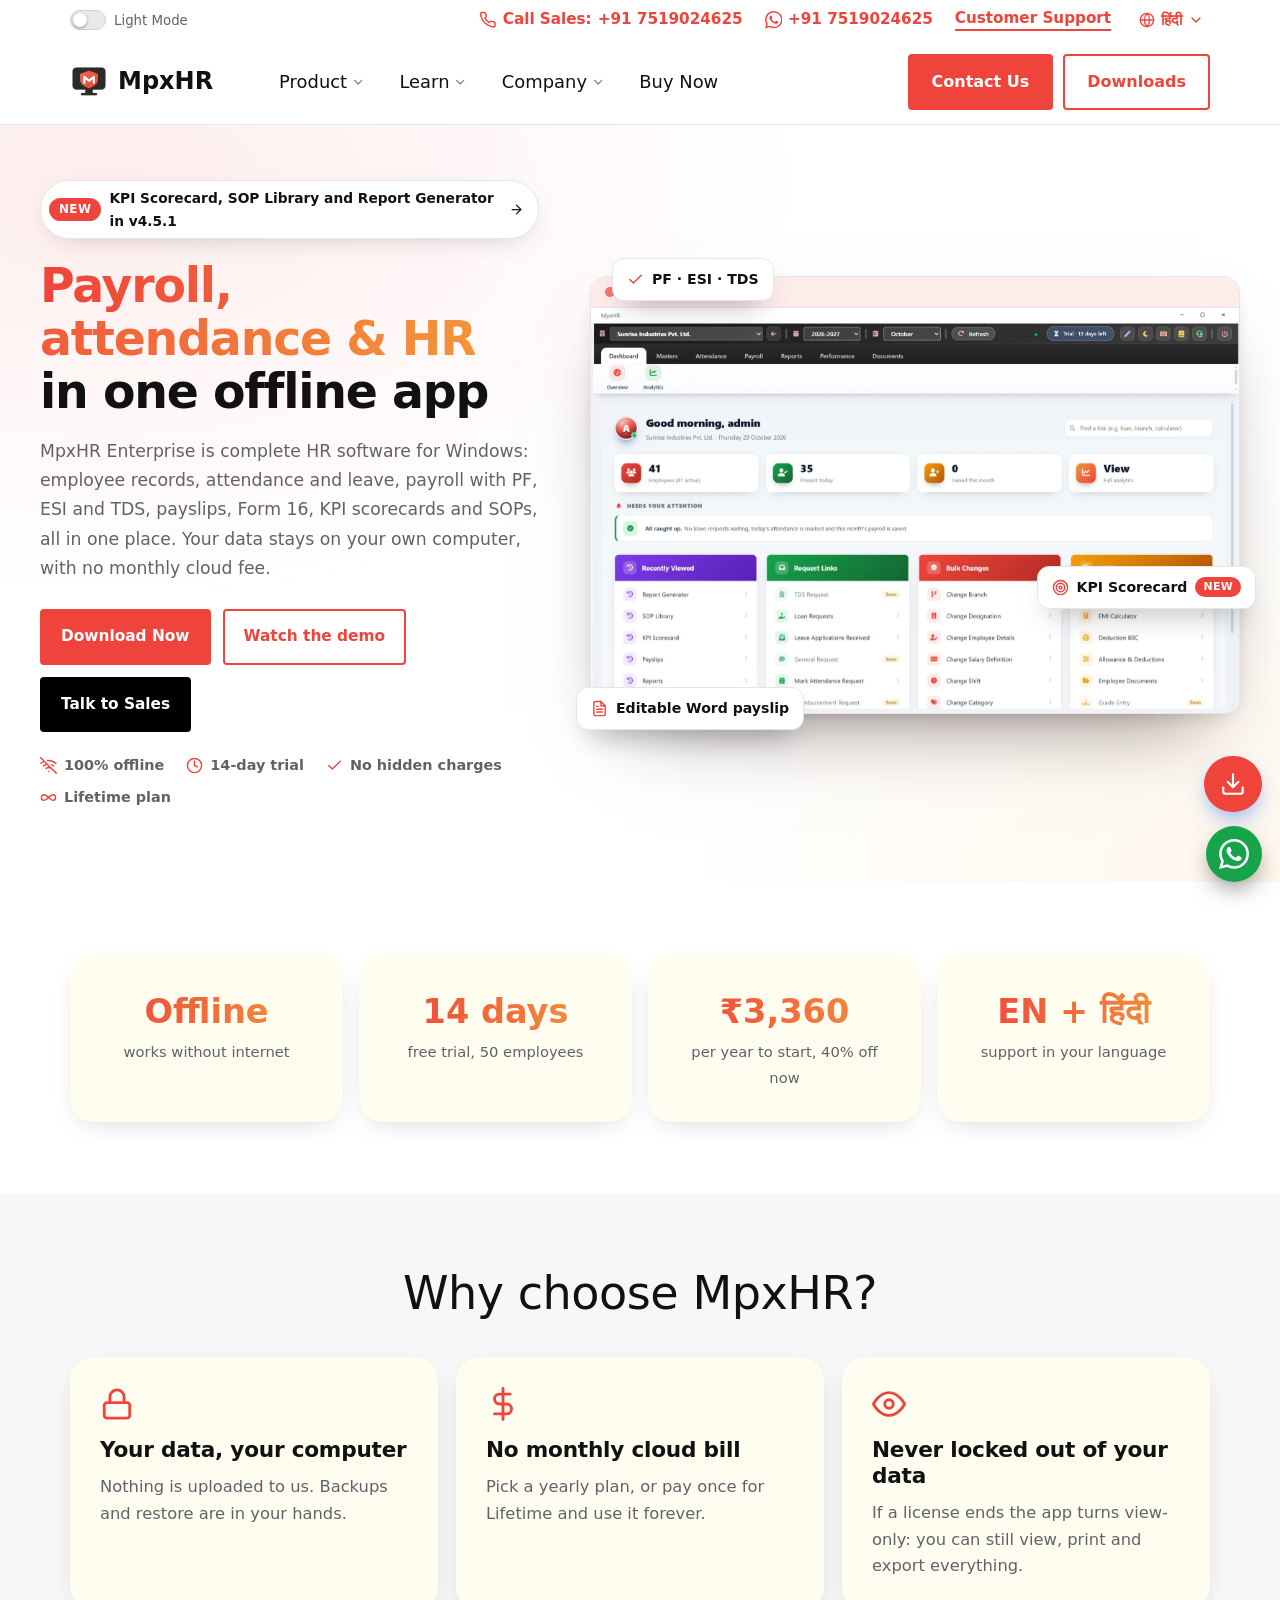
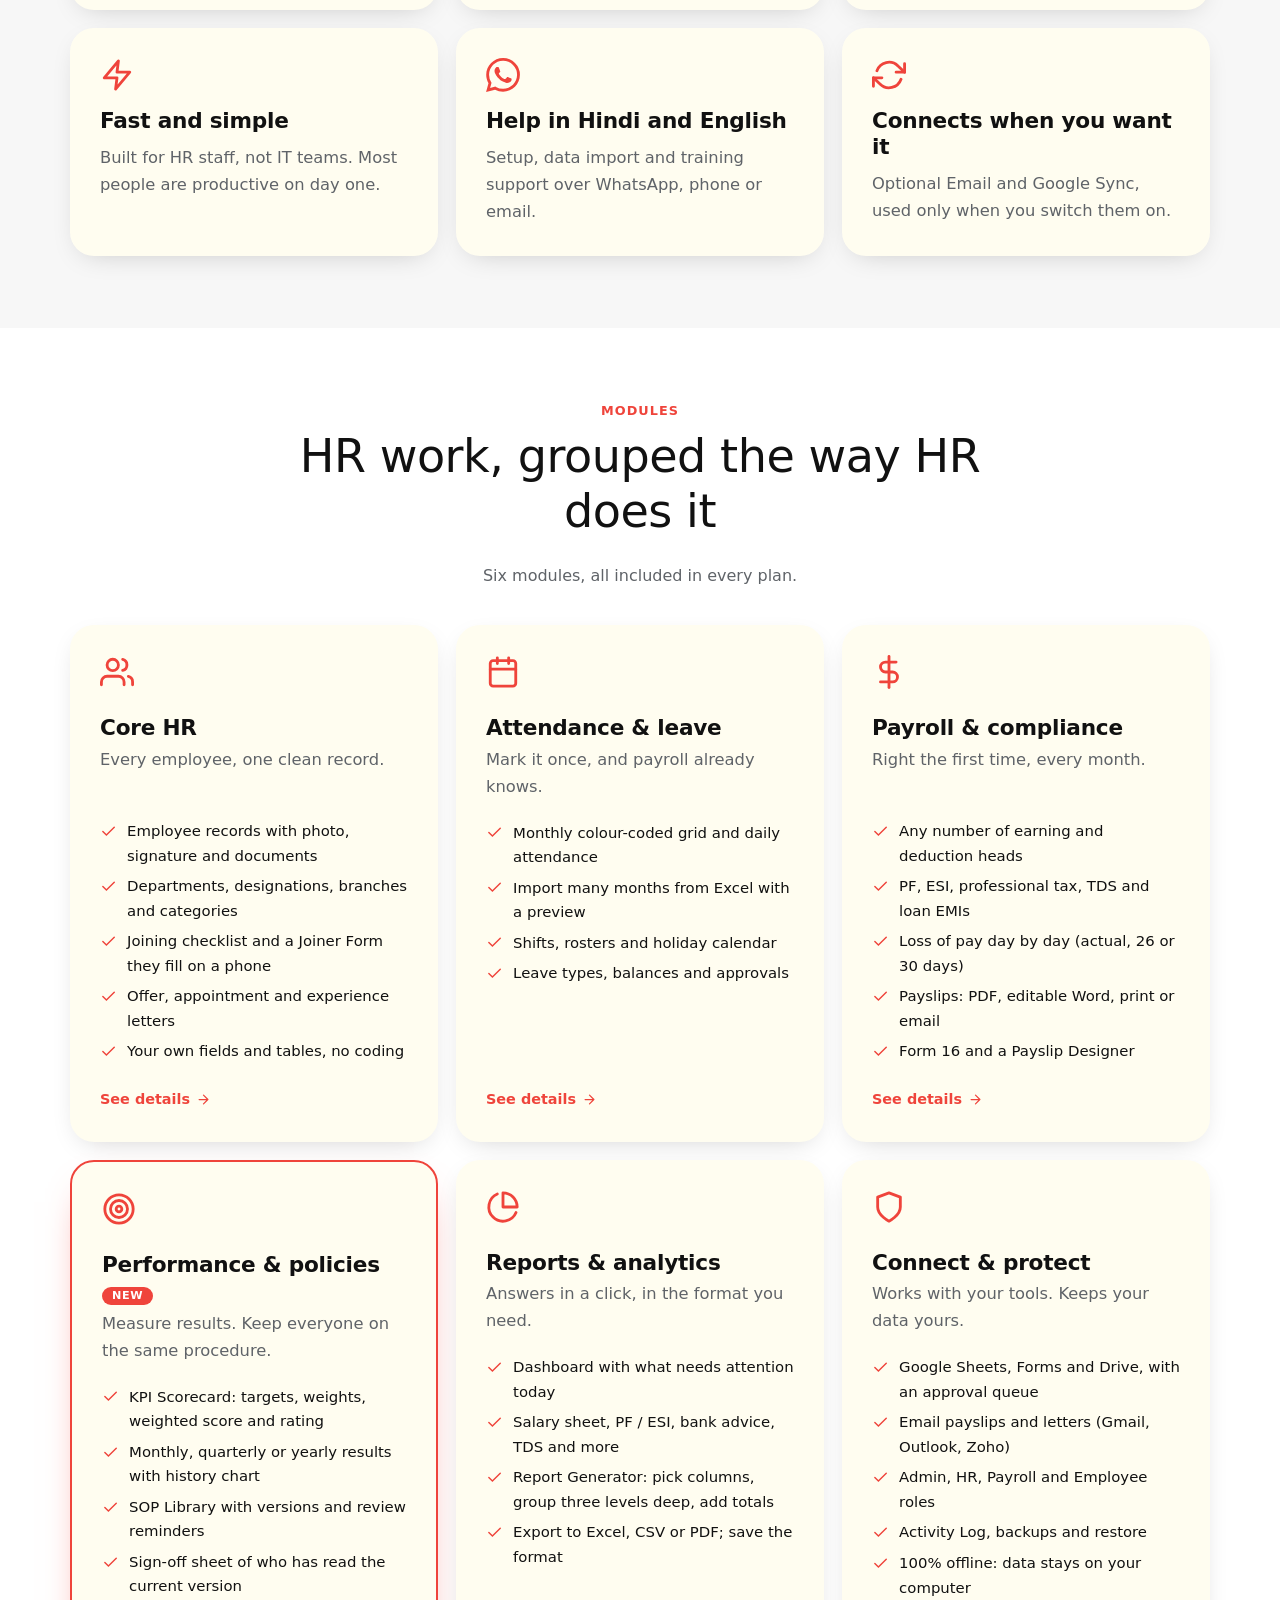
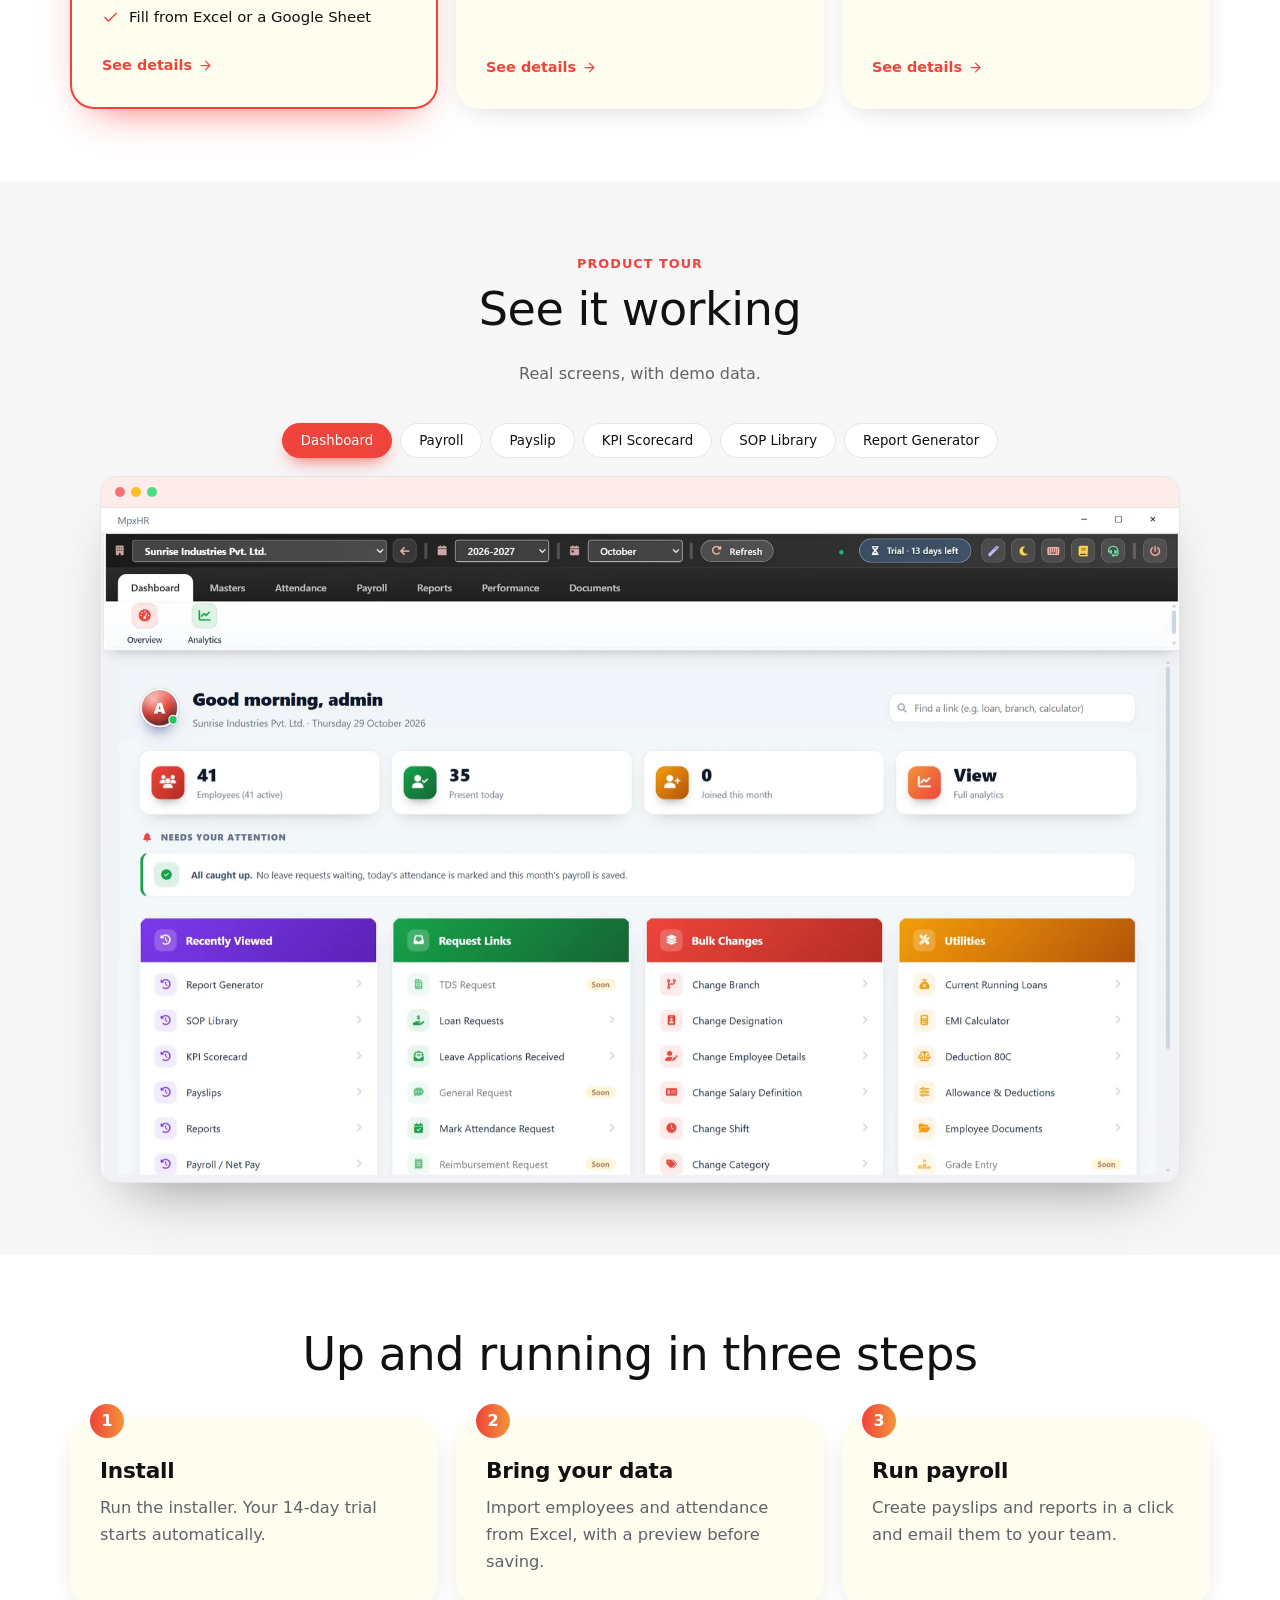
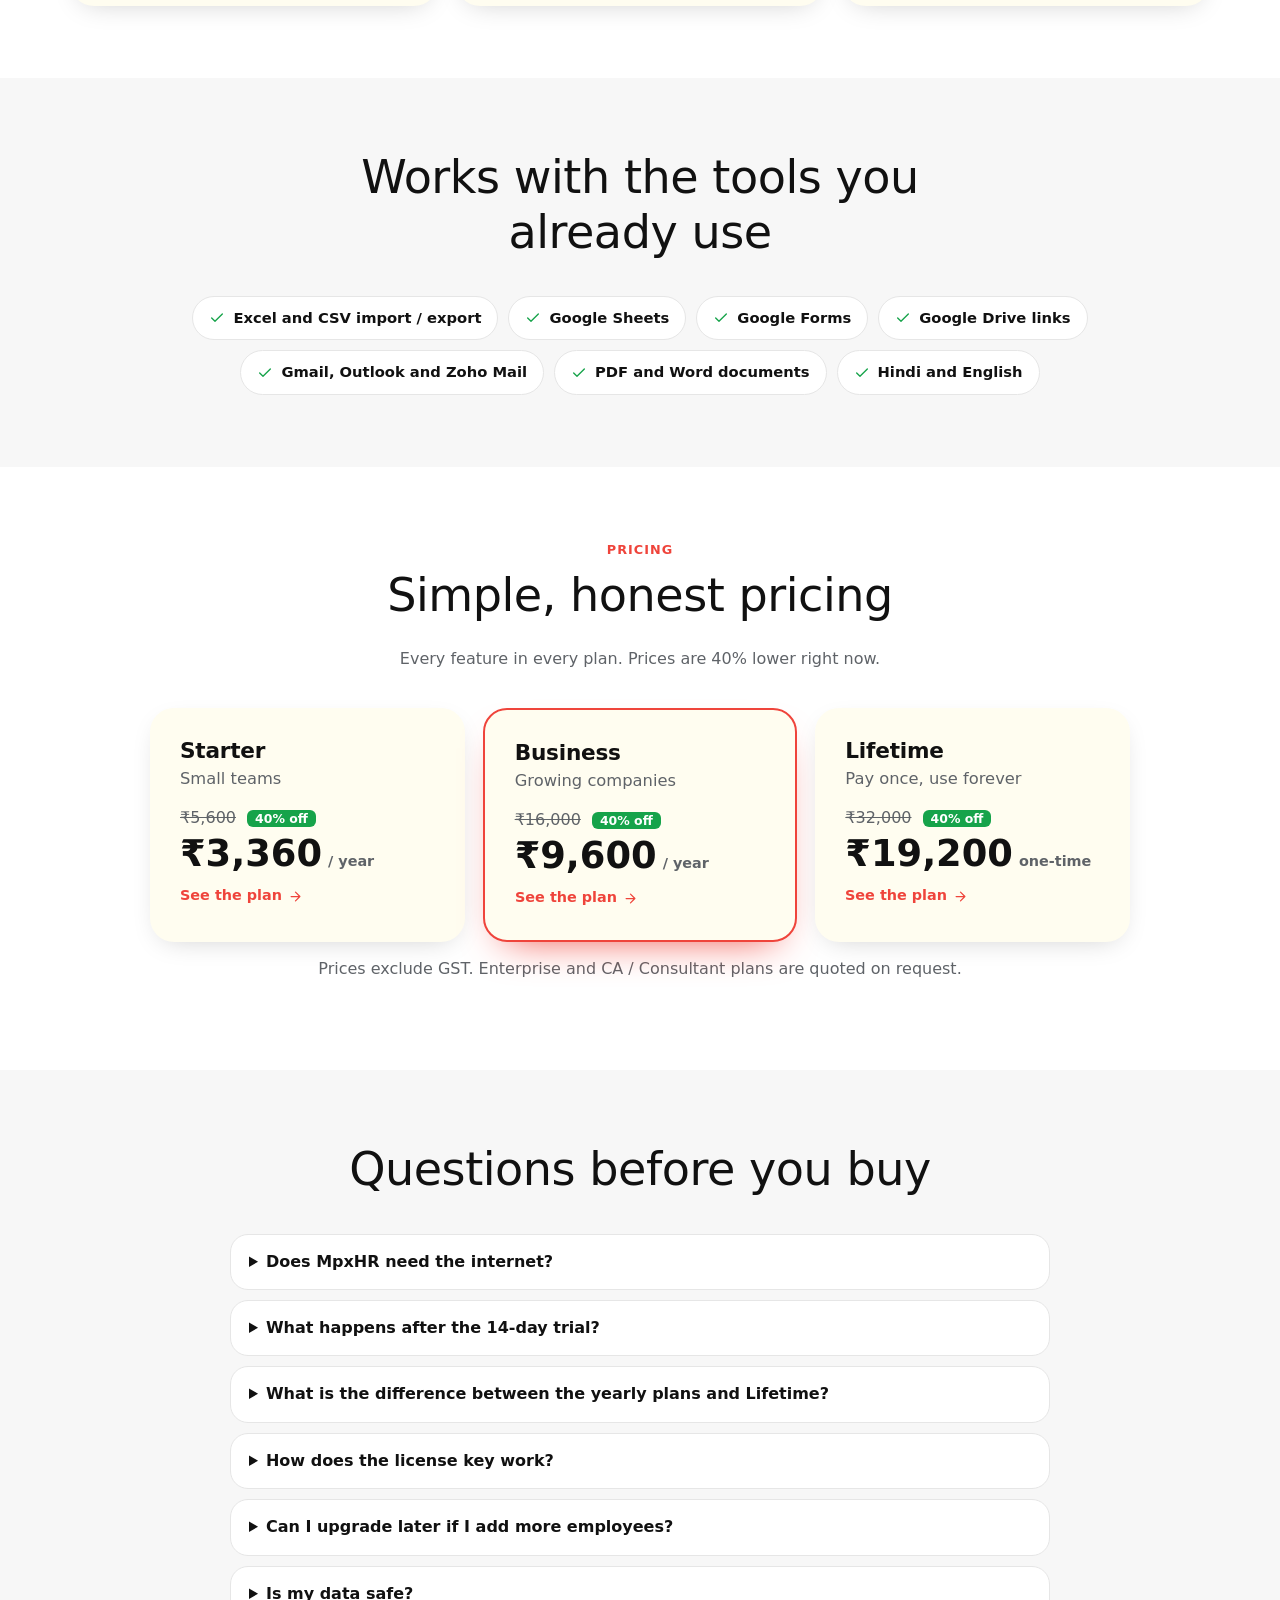
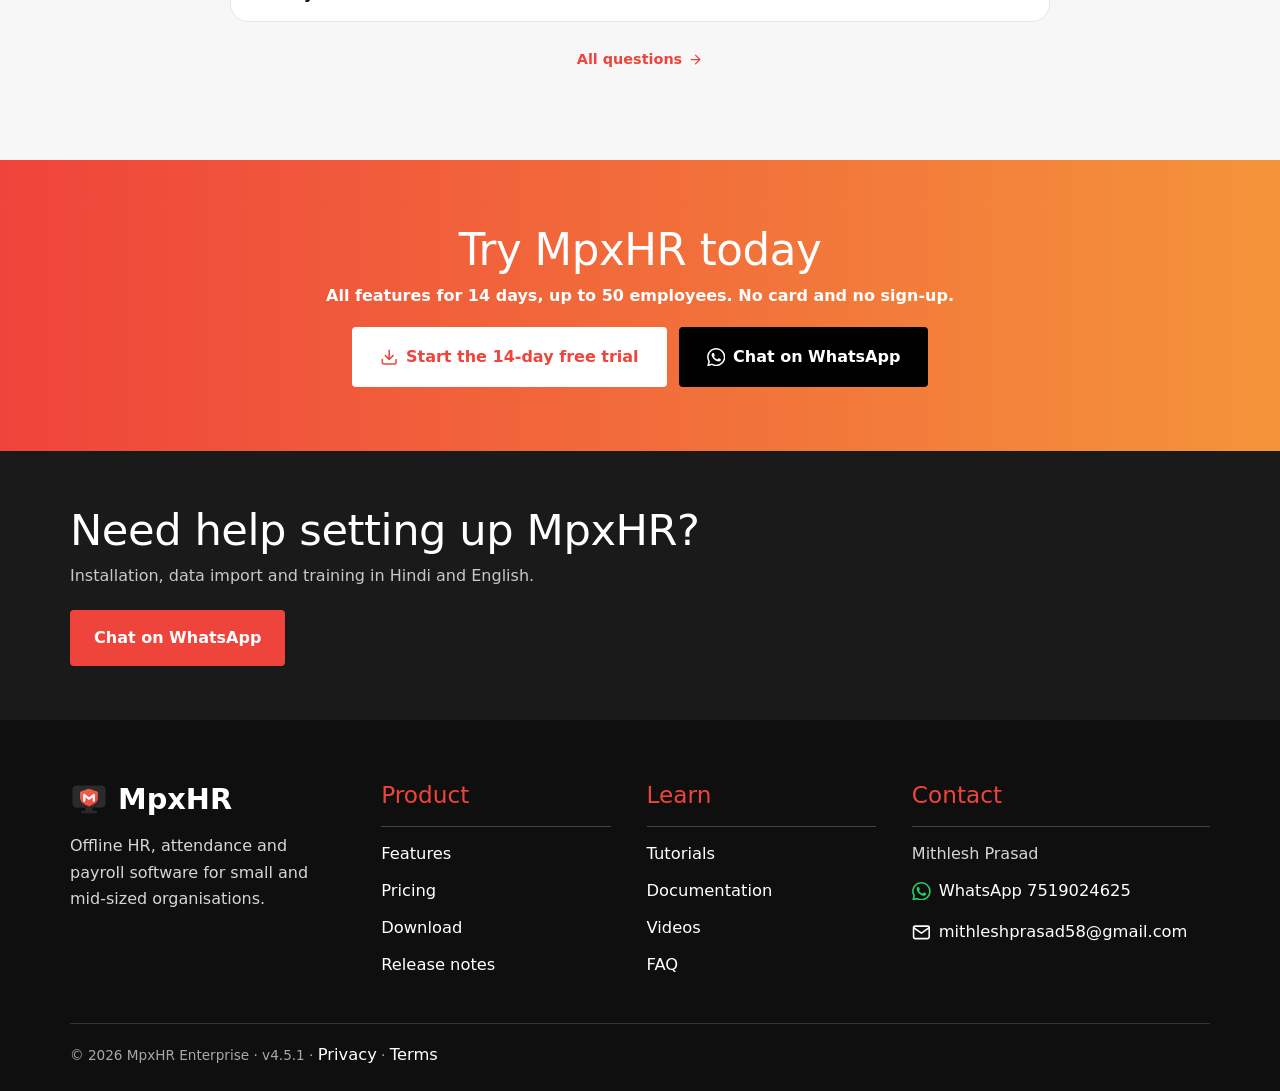
==== commit 61030a92: "Home hero redesign: clearer type scale, product frame with feature chips, mobile and tablet layouts," ====
--- a/index.html
+++ b/index.html
@@ -19,12 +19,13 @@
 <div class="tools"><a class="btn sq" href="contact.html">Contact Us</a><a class="btn sq outl" href="download.html">Downloads</a></div>
 </div></header>
 <main id="main"><section class="hero"><div class="wrap grid">
-<div class="hero-img"><img class="shot flat" src="assets/img/s03_dashboard.webp" alt="MpxHR dashboard in the new red and charcoal look" width="1440" height="900"></div>
-<div><a class="newpill" href="releases.html"><b>New</b> KPI Scorecard, SOP Library and Report Generator in v4.5.1 <svg class="ic " viewBox="0 0 24 24" fill="none" stroke="currentColor" stroke-width="2" stroke-linecap="round" stroke-linejoin="round" aria-hidden="true"><path d="M5 12h14M12 5l7 7-7 7"/></svg></a><div class="eyebrow">MpxHR Enterprise &middot; v4.5.1</div>
-<h1><span class="grad" data-i18n="hero.h1a">Payroll, attendance &amp; HR</span><span class="thin" data-i18n="hero.h1b">in one offline app</span></h1>
+<div class="copy"><a class="newpill" href="releases.html"><b>New</b> KPI Scorecard, SOP Library and Report Generator in v4.5.1 <svg class="ic " viewBox="0 0 24 24" fill="none" stroke="currentColor" stroke-width="2" stroke-linecap="round" stroke-linejoin="round" aria-hidden="true"><path d="M5 12h14M12 5l7 7-7 7"/></svg></a>
+<h1><span class="grad" data-i18n="hero.h1a">Payroll, attendance &amp; HR</span> <span class="plain" data-i18n="hero.h1b">in one offline app</span></h1>
 <p class="lead" data-i18n="hero.lead">MpxHR Enterprise is complete HR software for Windows: employee records, attendance and leave, payroll with PF, ESI and TDS, payslips, Form 16, KPI scorecards and SOPs, all in one place. Your data stays on your own computer, with no monthly cloud fee.</p>
 <div class="cta"><a class="btn sq" href="download.html"><span data-i18n="cta.dl">Download Now</span></a><a class="btn sq outl" href="videos.html"><span data-i18n="cta.demo">Watch the demo</span></a><a class="btn sq dark" href="https://wa.me/917519024625?text=Hello%2C%20I%20would%20like%20to%20know%20more%20about%20MpxHR." target="_blank" rel="noopener"><span data-i18n="cta.talk">Talk to Sales</span></a></div>
-<div class="badges"><span class="badge"><svg class="ic " viewBox="0 0 24 24" fill="none" stroke="currentColor" stroke-width="2" stroke-linecap="round" stroke-linejoin="round" aria-hidden="true"><path d="M1 1l22 22M16.72 11.06A10.94 10.94 0 0 1 19 12.55M5 12.55a10.94 10.94 0 0 1 5.17-2.39M10.71 5.05A16 16 0 0 1 22.58 9M1.42 9a15.91 15.91 0 0 1 4.7-2.88M8.53 16.11a6 6 0 0 1 6.95 0M12 20h.01"/></svg> <span data-i18n="badge.offline">100% offline</span></span><span class="badge"><svg class="ic " viewBox="0 0 24 24" fill="none" stroke="currentColor" stroke-width="2" stroke-linecap="round" stroke-linejoin="round" aria-hidden="true"><circle cx="12" cy="12" r="10"/><path d="M12 6v6l4 2"/></svg> <span data-i18n="badge.trial">14-day trial</span></span><span class="badge"><svg class="ic " viewBox="0 0 24 24" fill="none" stroke="currentColor" stroke-width="2" stroke-linecap="round" stroke-linejoin="round" aria-hidden="true"><path d="M20 6L9 17l-5-5"/></svg> <span data-i18n="badge.noadd">No hidden charges</span></span><span class="badge"><svg class="ic " viewBox="0 0 24 24" fill="none" stroke="currentColor" stroke-width="2" stroke-linecap="round" stroke-linejoin="round" aria-hidden="true"><path d="M18.178 8c5.096 0 5.096 8 0 8-5.095 0-7.133-8-12.739-8-4.585 0-4.585 8 0 8 5.606 0 7.644-8 12.74-8z"/></svg> <span data-i18n="badge.life">Lifetime plan</span></span></div></div>
+<ul class="trust"><li><svg class="ic " viewBox="0 0 24 24" fill="none" stroke="currentColor" stroke-width="2" stroke-linecap="round" stroke-linejoin="round" aria-hidden="true"><path d="M1 1l22 22M16.72 11.06A10.94 10.94 0 0 1 19 12.55M5 12.55a10.94 10.94 0 0 1 5.17-2.39M10.71 5.05A16 16 0 0 1 22.58 9M1.42 9a15.91 15.91 0 0 1 4.7-2.88M8.53 16.11a6 6 0 0 1 6.95 0M12 20h.01"/></svg> <span data-i18n="badge.offline">100% offline</span></li><li><svg class="ic " viewBox="0 0 24 24" fill="none" stroke="currentColor" stroke-width="2" stroke-linecap="round" stroke-linejoin="round" aria-hidden="true"><circle cx="12" cy="12" r="10"/><path d="M12 6v6l4 2"/></svg> <span data-i18n="badge.trial">14-day trial</span></li><li><svg class="ic " viewBox="0 0 24 24" fill="none" stroke="currentColor" stroke-width="2" stroke-linecap="round" stroke-linejoin="round" aria-hidden="true"><path d="M20 6L9 17l-5-5"/></svg> <span data-i18n="badge.noadd">No hidden charges</span></li><li><svg class="ic " viewBox="0 0 24 24" fill="none" stroke="currentColor" stroke-width="2" stroke-linecap="round" stroke-linejoin="round" aria-hidden="true"><path d="M18.178 8c5.096 0 5.096 8 0 8-5.095 0-7.133-8-12.739-8-4.585 0-4.585 8 0 8 5.606 0 7.644-8 12.74-8z"/></svg> <span data-i18n="badge.life">Lifetime plan</span></li></ul></div>
+<div class="hero-art"><div class="frame"><div class="show-bar"><i></i><i></i><i></i></div><img class="shot flat" src="assets/img/s03_dashboard.webp" alt="MpxHR dashboard" width="1800" height="1125"></div>
+<span class="fchip fc1"><svg class="ic " viewBox="0 0 24 24" fill="none" stroke="currentColor" stroke-width="2" stroke-linecap="round" stroke-linejoin="round" aria-hidden="true"><path d="M20 6L9 17l-5-5"/></svg> PF &middot; ESI &middot; TDS</span><span class="fchip fc2"><svg class="ic " viewBox="0 0 24 24" fill="none" stroke="currentColor" stroke-width="2" stroke-linecap="round" stroke-linejoin="round" aria-hidden="true"><circle cx="12" cy="12" r="10"/><circle cx="12" cy="12" r="6"/><circle cx="12" cy="12" r="2"/></svg> KPI Scorecard <em>new</em></span><span class="fchip fc3"><svg class="ic " viewBox="0 0 24 24" fill="none" stroke="currentColor" stroke-width="2" stroke-linecap="round" stroke-linejoin="round" aria-hidden="true"><path d="M14 2H6a2 2 0 0 0-2 2v16a2 2 0 0 0 2 2h12a2 2 0 0 0 2-2V8z"/><path d="M14 2v6h6M16 13H8M16 17H8M10 9H8"/></svg> Editable Word payslip</span></div>
 </div></section>
 <section class="s"><div class="wrap">
 <div class="grid4"><div class="card stat"><b>Offline</b><span>works without internet</span></div><div class="card stat"><b>14 days</b><span>free trial, 50 employees</span></div><div class="card stat"><b>₹3,360</b><span>per year to start, 40% off now</span></div><div class="card stat"><b>EN + हिंदी</b><span>support in your language</span></div></div>
--- a/assets/site.css
+++ b/assets/site.css
@@ -401,3 +401,39 @@
 .newtag{background:var(--brand);color:#fff;border-radius:99px;padding:2px 10px;font-size:.7rem;font-weight:800;letter-spacing:.05em;text-transform:uppercase}
 .modgrid .mod.isnew{border:2px solid var(--brand);box-shadow:0 18px 40px -24px var(--brand)}
 @media(min-width:901px){.modgrid,#why .grid3{grid-template-columns:repeat(3,minmax(0,1fr))}}
+/* ---- hero v2: text left, product right, one clear type scale ---- */
+.hero{perspective:none;padding:56px 0 72px;background:radial-gradient(720px 420px at 8% 8%,rgba(239,68,59,.09),transparent),radial-gradient(640px 420px at 100% 100%,rgba(245,158,11,.08),transparent),var(--bg)}
+.hero .grid{grid-template-columns:minmax(0,1fr) minmax(0,1.12fr);gap:clamp(28px,4vw,64px);align-items:center}
+.hero .copy{max-width:600px;animation:rise .8s cubic-bezier(.2,.8,.2,1) both}
+.hero .newpill{margin:0 0 20px}
+.hero h1{font-size:clamp(2.1rem,3.7vw,3.3rem);line-height:1.12;font-weight:800;letter-spacing:-.025em;margin:0 0 18px;text-wrap:balance;animation:none}
+.hero h1 .grad{display:inline}.hero h1 .plain{display:block;color:var(--ink);font-weight:800;-webkit-text-fill-color:currentColor}
+.hero p.lead{font-size:1.08rem;line-height:1.7;font-weight:400;color:var(--muted);max-width:52ch;margin:0 0 26px;animation:none}
+.hero .cta{display:flex;flex-wrap:wrap;gap:12px;margin:0 0 22px;animation:none}
+.hero .cta .btn{padding:15px 26px;font-size:1rem;min-height:52px;justify-content:center}
+.trust{list-style:none;margin:0;padding:0;display:flex;flex-wrap:wrap;gap:8px 22px;color:var(--muted);font-size:.9rem;font-weight:600}
+.trust li{display:inline-flex;align-items:center;gap:7px}.trust .ic{width:17px;height:17px;color:var(--brand)}
+.hero-art{position:relative;animation:artIn .9s cubic-bezier(.2,.8,.2,1) .1s both}
+.hero-art .frame{border-radius:16px;overflow:hidden;border:1px solid var(--line);background:var(--surface);box-shadow:0 40px 80px -40px rgba(30,10,10,.55),0 8px 24px -12px rgba(30,10,10,.25)}
+.hero-art .frame .show-bar{display:flex}
+.hero-art img.shot,.hero-art img.shot.flat{display:block;width:100%;height:auto;border-radius:0;border:0;box-shadow:none;filter:none;transform:none!important;animation:none}
+.fchip{position:absolute;display:inline-flex;align-items:center;gap:8px;padding:9px 14px;border-radius:12px;background:var(--surface);color:var(--ink);border:1px solid var(--line);box-shadow:0 14px 30px -14px rgba(0,0,0,.45);font-weight:700;font-size:.88rem;white-space:nowrap}
+.fchip .ic{width:17px;height:17px;color:var(--brand)}.fchip em{font-style:normal;background:var(--brand);color:#fff;border-radius:99px;padding:1px 8px;font-size:.68rem;text-transform:uppercase;letter-spacing:.04em}
+.fc1{left:-22px;top:14%;animation:chipUp 6s ease-in-out infinite}.fc2{right:-18px;top:42%;animation:chipUp 7s ease-in-out -2s infinite}.fc3{left:8%;bottom:-18px;animation:chipUp 6.5s ease-in-out -4s infinite}
+@keyframes chipUp{50%{transform:translateY(-8px)}}@keyframes artIn{from{opacity:0;transform:translateY(26px) scale(.985)}}
+@media(max-width:1100px){.fc1{left:8px}.fc2{right:8px}}
+@media(max-width:900px){.hero{padding:34px 0 52px}.hero .grid{grid-template-columns:1fr;gap:34px}.hero .copy{max-width:none}.hero-art{order:2}.fchip{display:none}.hero .cta .btn{flex:1 1 100%}.hero h1{font-size:clamp(1.9rem,8vw,2.5rem)}.hero p.lead{font-size:1rem}.trust{gap:8px 16px;font-size:.85rem}}
+@media(prefers-reduced-motion:reduce){.hero .copy,.hero-art,.fchip{animation:none!important}}
+/* hero v2 tuning */
+.hero .wrap{max-width:1240px}
+@media(min-width:901px){.hero .grid{grid-template-columns:minmax(0,.92fr) minmax(0,1.2fr)}}
+.hero .cta .btn{padding:13px 19px;font-size:.96rem}
+.fc1{left:22px;top:-18px}.fc2{right:-16px;bottom:24%;top:auto}.fc3{left:-14px;bottom:-16px}
+@media(max-width:1100px){.fc1{left:14px}.fc2{right:8px}.fc3{left:8px}}
+@media(max-width:900px){.newpill{border-radius:14px;font-size:.8rem;line-height:1.4;padding:6px 12px 6px 8px;align-items:center}.hero .cta .btn{padding:14px 20px}}
+@media(max-width:900px){
+ .grid4:has(.stat){grid-template-columns:repeat(2,minmax(0,1fr));gap:12px}.stat{padding:16px 10px}.stat b{font-size:1.5rem}.stat span{font-size:.82rem}
+ .modgrid .mod p{min-height:0}
+ .show-frame{overflow-x:auto;-webkit-overflow-scrolling:touch}.show-frame .show-img{min-width:760px}.show-frame::after{content:"Swipe to see more";display:block;text-align:center;font-size:.78rem;color:var(--muted);padding:6px 0;position:sticky;left:0}
+}
+@media(min-width:601px) and (max-width:900px){.hero .cta .btn{flex:0 1 auto}.hero-art{max-width:760px}}
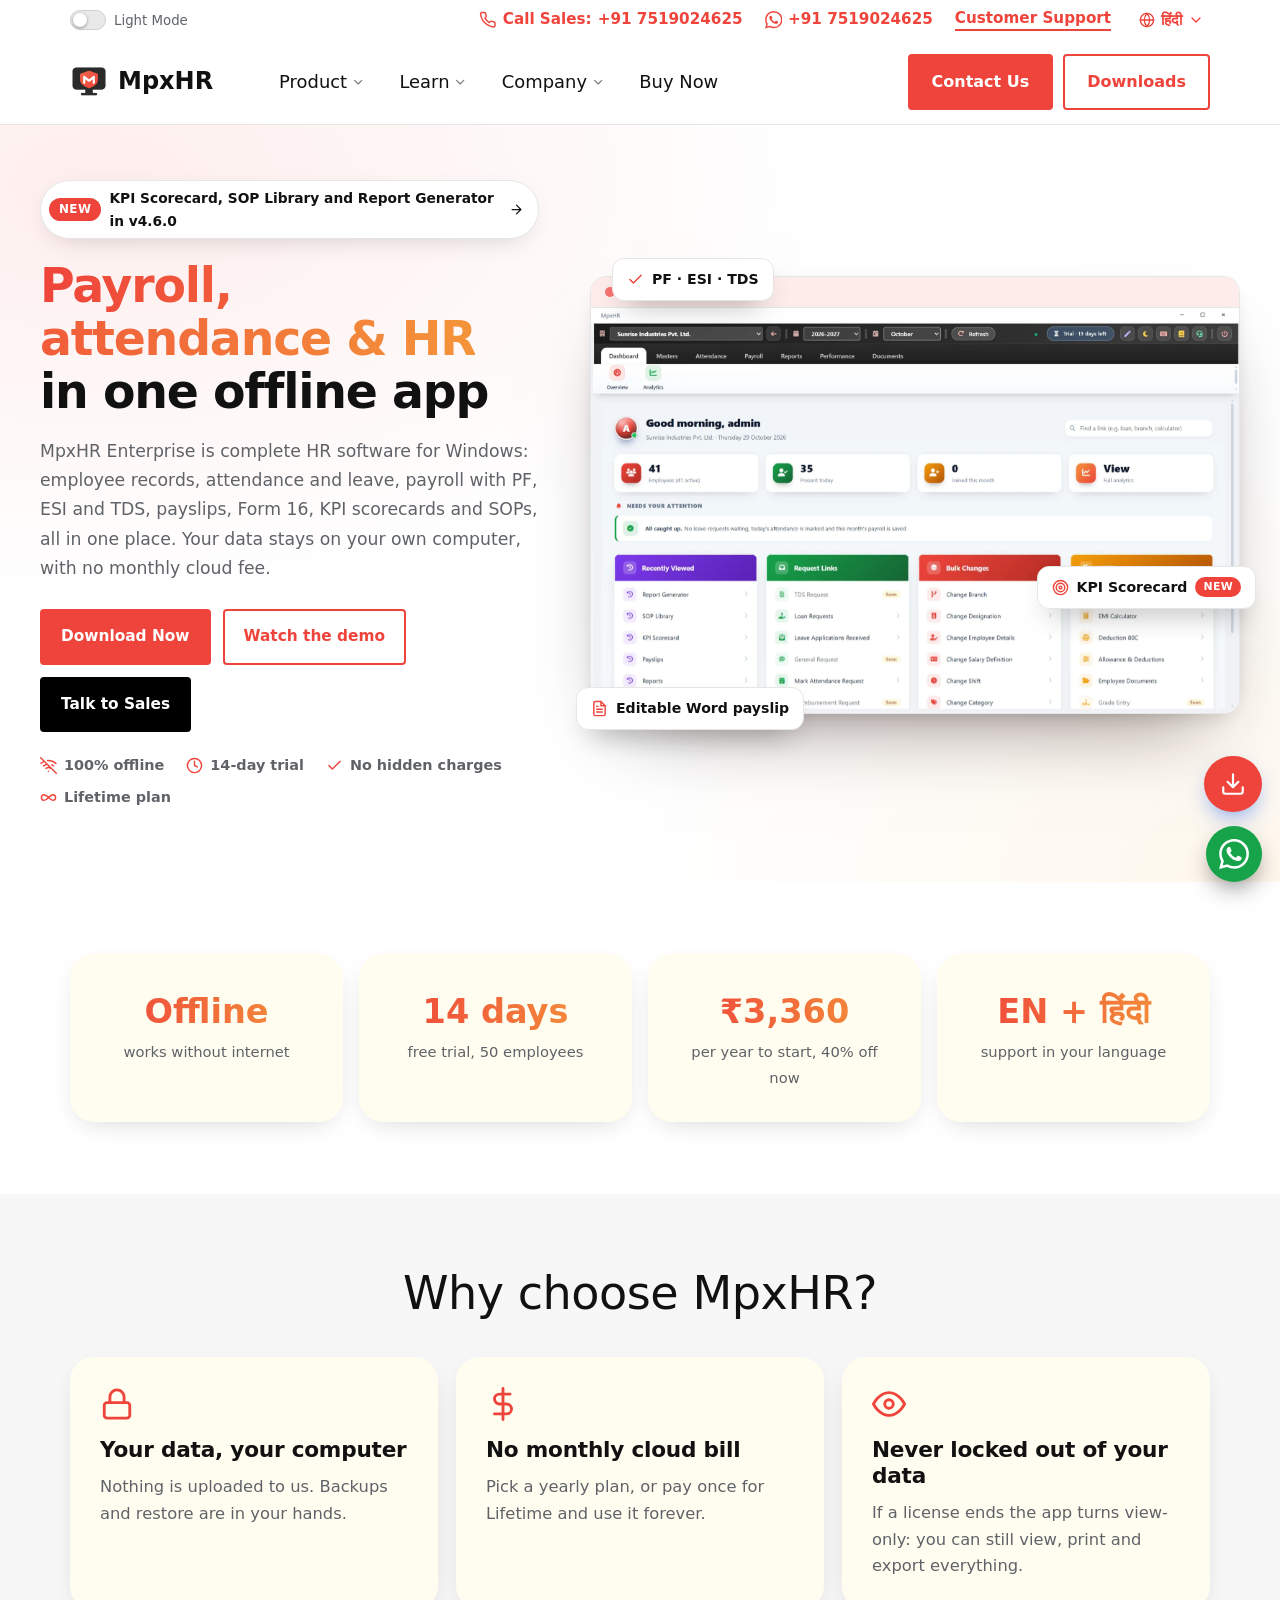
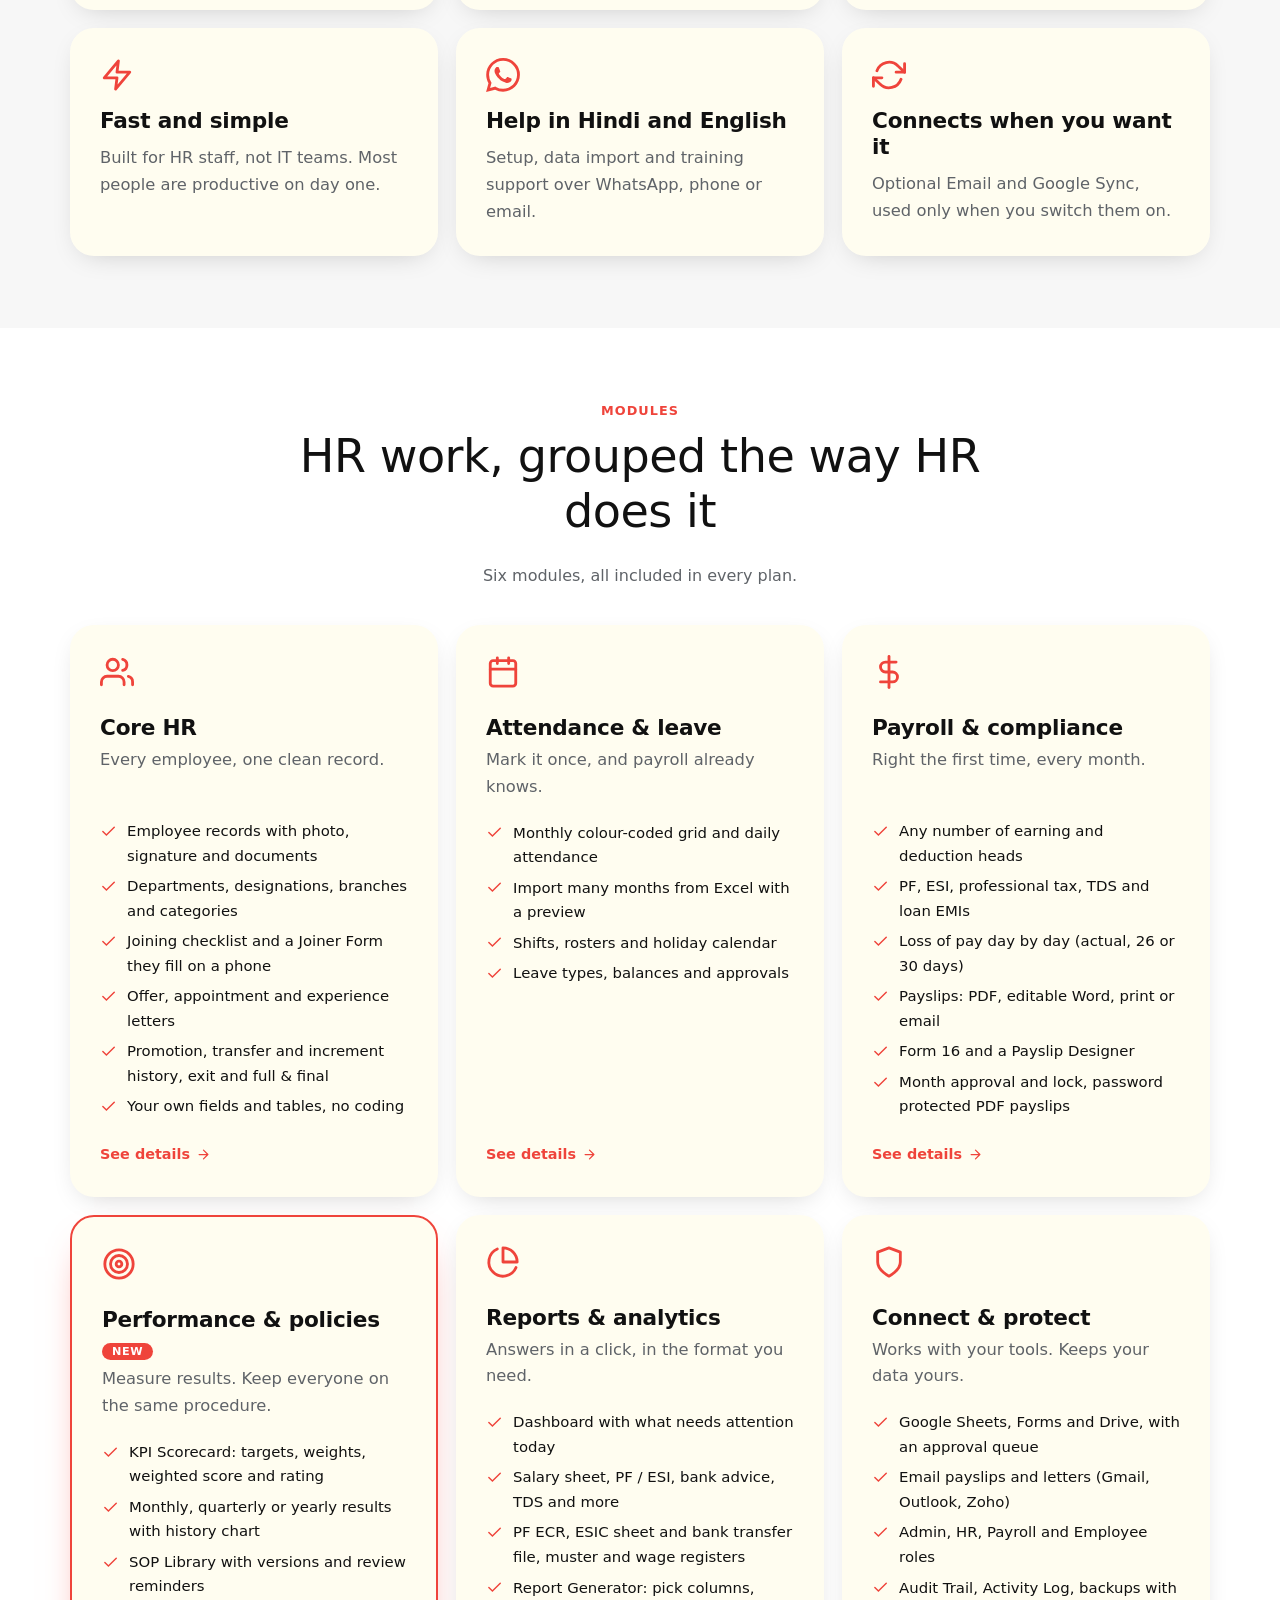
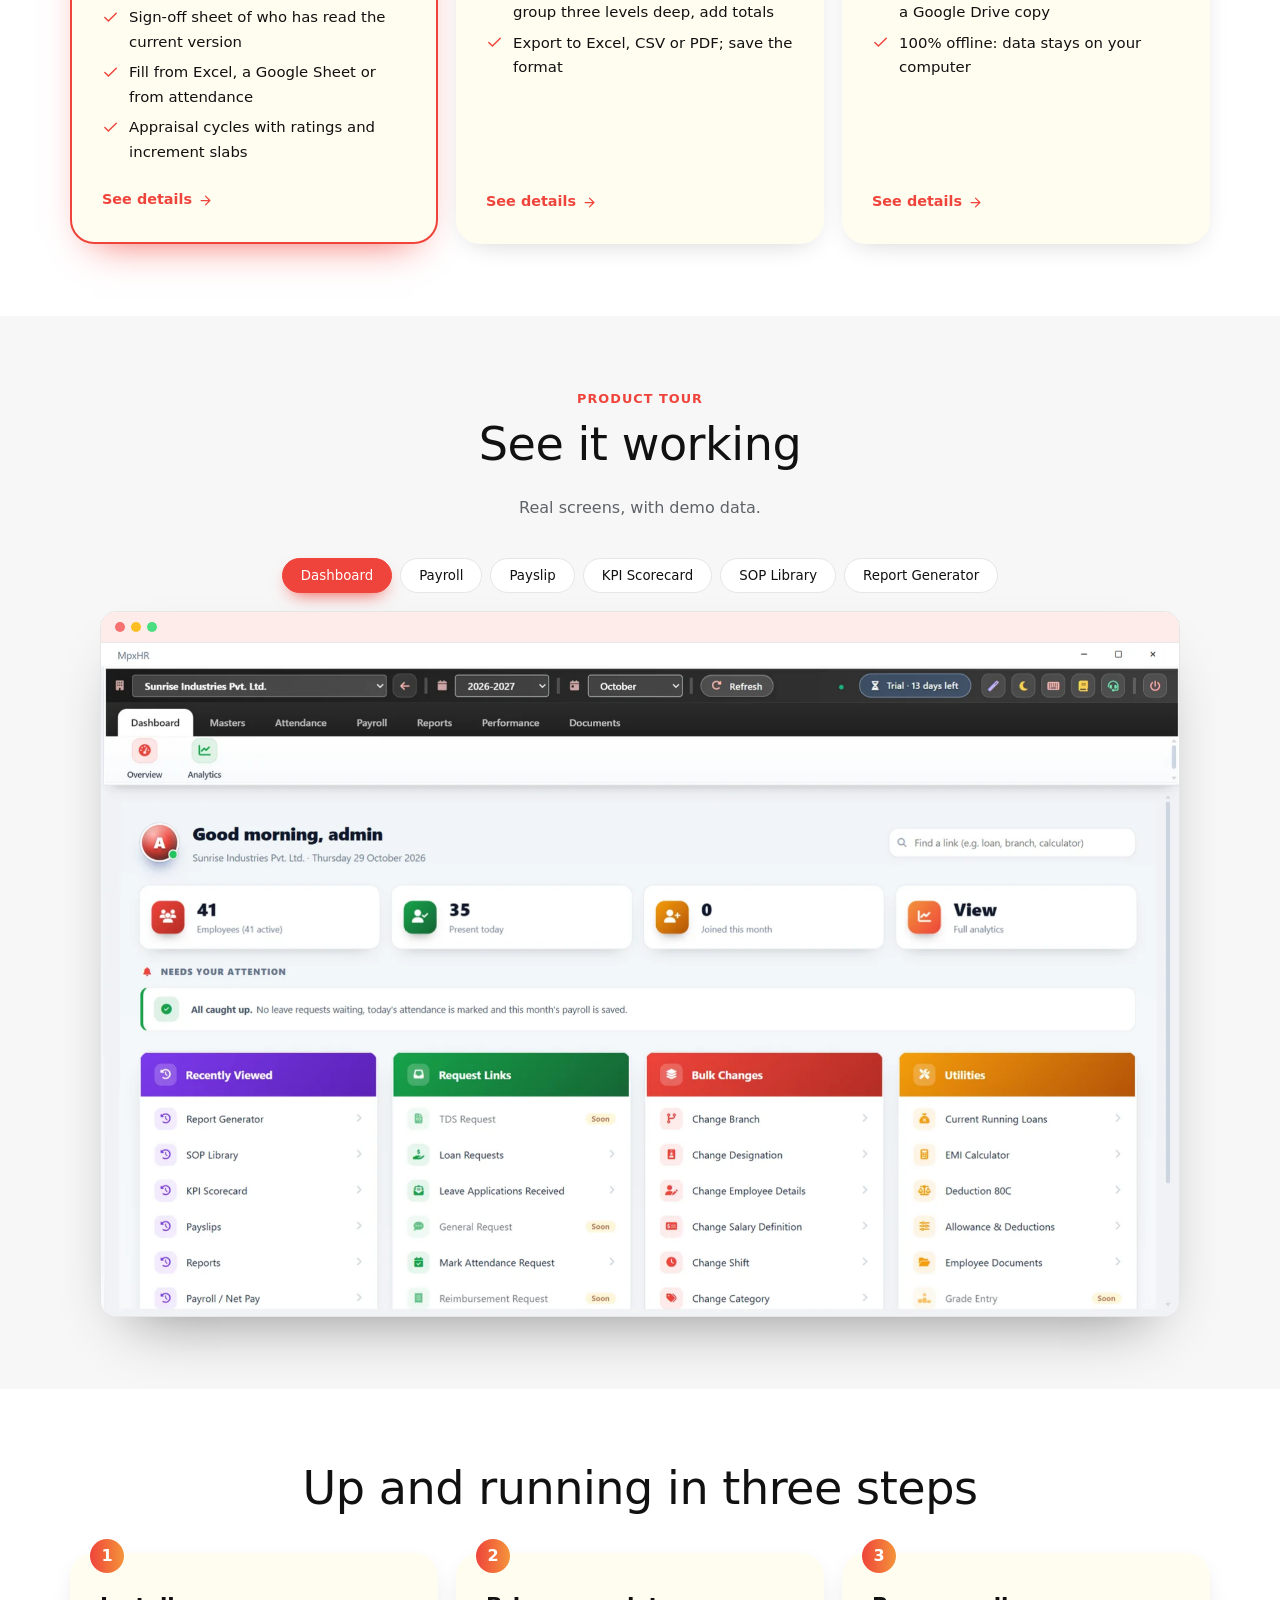
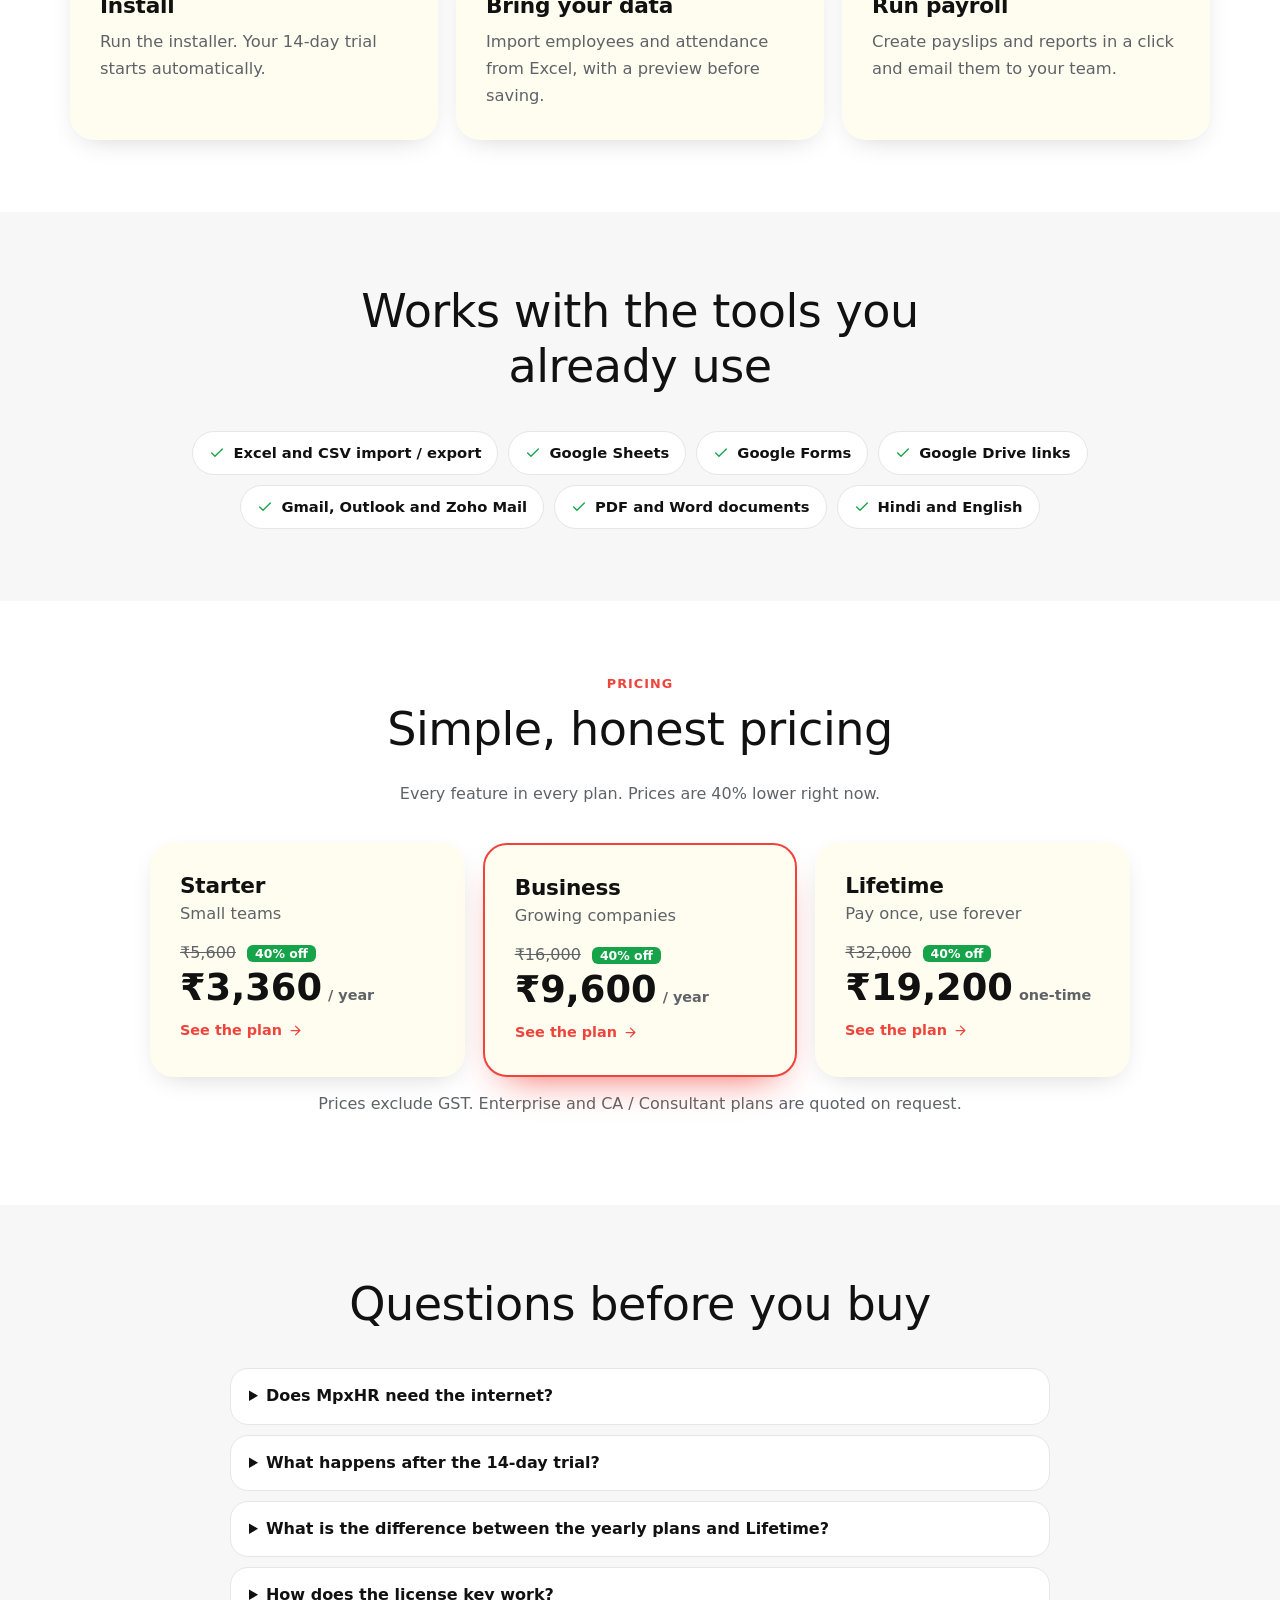
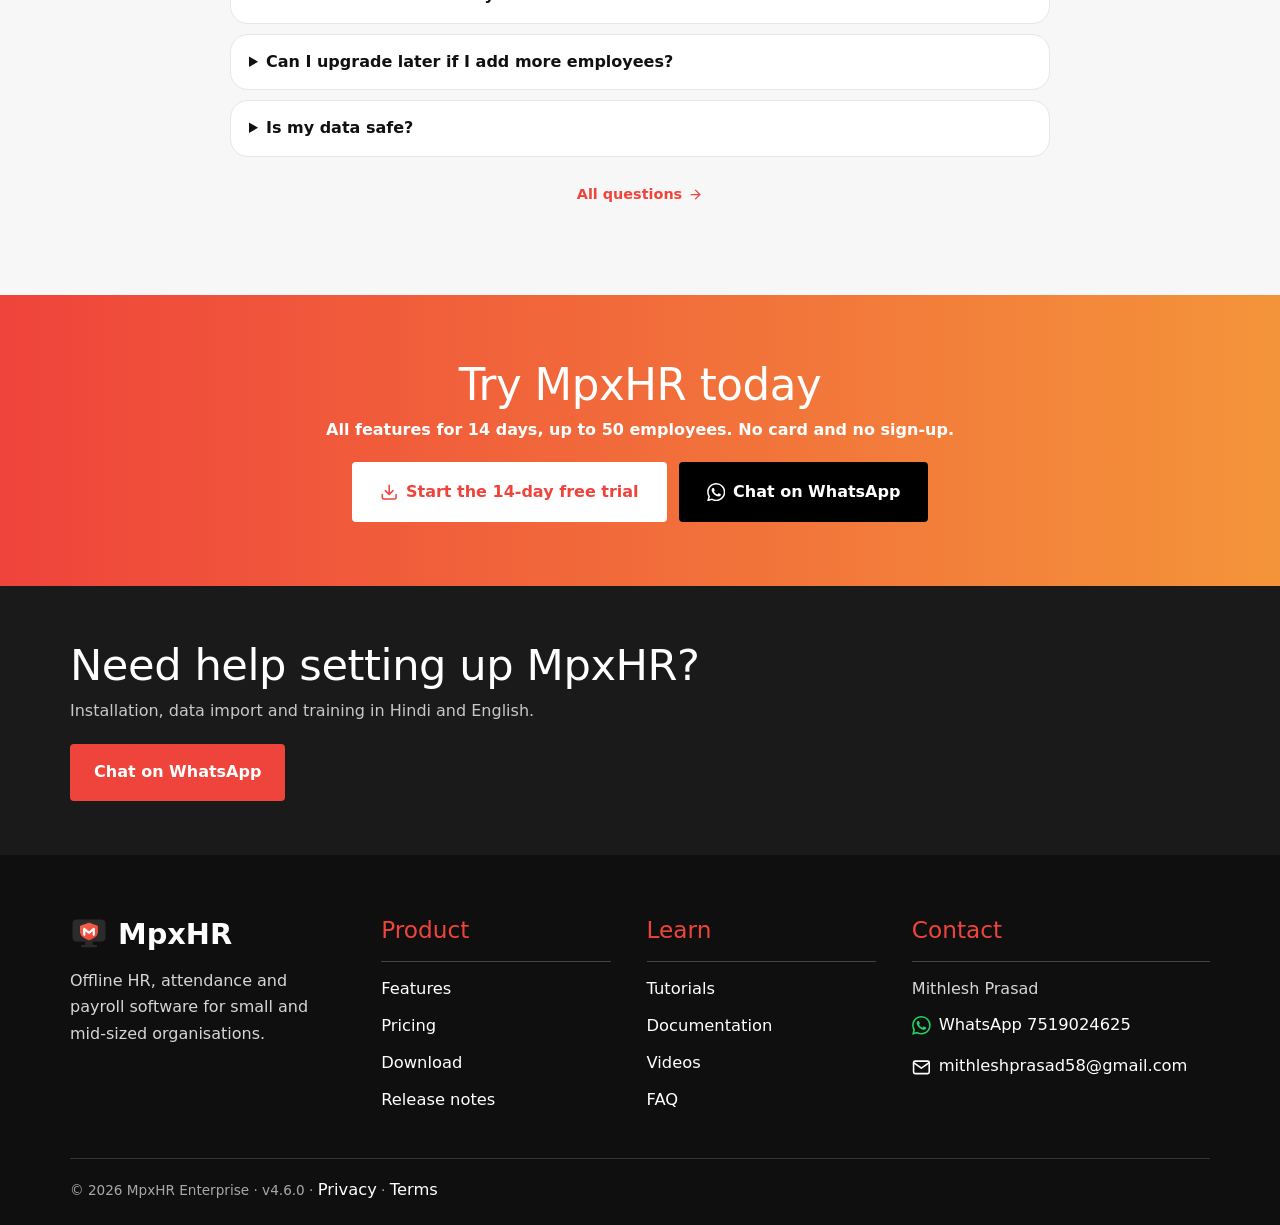
==== commit 4c2dc827: "Website: 4.6.0 KPI, SOP, Report Generator, statutory files, career, exit, appraisal, audit trail" ====
--- a/index.html
+++ b/index.html
@@ -19,7 +19,7 @@
 <div class="tools"><a class="btn sq" href="contact.html">Contact Us</a><a class="btn sq outl" href="download.html">Downloads</a></div>
 </div></header>
 <main id="main"><section class="hero"><div class="wrap grid">
-<div class="copy"><a class="newpill" href="releases.html"><b>New</b> KPI Scorecard, SOP Library and Report Generator in v4.5.1 <svg class="ic " viewBox="0 0 24 24" fill="none" stroke="currentColor" stroke-width="2" stroke-linecap="round" stroke-linejoin="round" aria-hidden="true"><path d="M5 12h14M12 5l7 7-7 7"/></svg></a>
+<div class="copy"><a class="newpill" href="releases.html"><b>New</b> KPI Scorecard, SOP Library and Report Generator in v4.6.0 <svg class="ic " viewBox="0 0 24 24" fill="none" stroke="currentColor" stroke-width="2" stroke-linecap="round" stroke-linejoin="round" aria-hidden="true"><path d="M5 12h14M12 5l7 7-7 7"/></svg></a>
 <h1><span class="grad" data-i18n="hero.h1a">Payroll, attendance &amp; HR</span> <span class="plain" data-i18n="hero.h1b">in one offline app</span></h1>
 <p class="lead" data-i18n="hero.lead">MpxHR Enterprise is complete HR software for Windows: employee records, attendance and leave, payroll with PF, ESI and TDS, payslips, Form 16, KPI scorecards and SOPs, all in one place. Your data stays on your own computer, with no monthly cloud fee.</p>
 <div class="cta"><a class="btn sq" href="download.html"><span data-i18n="cta.dl">Download Now</span></a><a class="btn sq outl" href="videos.html"><span data-i18n="cta.demo">Watch the demo</span></a><a class="btn sq dark" href="https://wa.me/917519024625?text=Hello%2C%20I%20would%20like%20to%20know%20more%20about%20MpxHR." target="_blank" rel="noopener"><span data-i18n="cta.talk">Talk to Sales</span></a></div>
@@ -42,7 +42,7 @@
 </div></div></section>
 <section class="s" id="modules"><div class="wrap">
 <div class="sec-head"><div class="eyebrow">Modules</div><h2 data-i18n="home.mod.h">HR work, grouped the way HR does it</h2><p class="muted" data-i18n="home.mod.p">Six modules, all included in every plan.</p></div>
-<div class="grid3 modgrid"><article class="card mod" id="mod-core"><div class="ico"><svg class="ic " viewBox="0 0 24 24" fill="none" stroke="currentColor" stroke-width="2" stroke-linecap="round" stroke-linejoin="round" aria-hidden="true"><path d="M17 21v-2a4 4 0 0 0-4-4H5a4 4 0 0 0-4 4v2"/><circle cx="9" cy="7" r="4"/><path d="M23 21v-2a4 4 0 0 0-3-3.87M16 3.13a4 4 0 0 1 0 7.75"/></svg></div><h3><span data-i18n="m.core.t">Core HR</span></h3><p class="muted" data-i18n="m.core.d">Every employee, one clean record.</p><ul class="ticks"><li><svg class="ic " viewBox="0 0 24 24" fill="none" stroke="currentColor" stroke-width="2" stroke-linecap="round" stroke-linejoin="round" aria-hidden="true"><path d="M20 6L9 17l-5-5"/></svg> <span data-i18n="m.core.b0">Employee records with photo, signature and documents</span></li><li><svg class="ic " viewBox="0 0 24 24" fill="none" stroke="currentColor" stroke-width="2" stroke-linecap="round" stroke-linejoin="round" aria-hidden="true"><path d="M20 6L9 17l-5-5"/></svg> <span data-i18n="m.core.b1">Departments, designations, branches and categories</span></li><li><svg class="ic " viewBox="0 0 24 24" fill="none" stroke="currentColor" stroke-width="2" stroke-linecap="round" stroke-linejoin="round" aria-hidden="true"><path d="M20 6L9 17l-5-5"/></svg> <span data-i18n="m.core.b2">Joining checklist and a Joiner Form they fill on a phone</span></li><li><svg class="ic " viewBox="0 0 24 24" fill="none" stroke="currentColor" stroke-width="2" stroke-linecap="round" stroke-linejoin="round" aria-hidden="true"><path d="M20 6L9 17l-5-5"/></svg> <span data-i18n="m.core.b3">Offer, appointment and experience letters</span></li><li><svg class="ic " viewBox="0 0 24 24" fill="none" stroke="currentColor" stroke-width="2" stroke-linecap="round" stroke-linejoin="round" aria-hidden="true"><path d="M20 6L9 17l-5-5"/></svg> <span data-i18n="m.core.b4">Your own fields and tables, no coding</span></li></ul><a class="more" href="features.html#core">See details <svg class="ic " viewBox="0 0 24 24" fill="none" stroke="currentColor" stroke-width="2" stroke-linecap="round" stroke-linejoin="round" aria-hidden="true"><path d="M5 12h14M12 5l7 7-7 7"/></svg></a></article><article class="card mod" id="mod-att"><div class="ico"><svg class="ic " viewBox="0 0 24 24" fill="none" stroke="currentColor" stroke-width="2" stroke-linecap="round" stroke-linejoin="round" aria-hidden="true"><rect x="3" y="4" width="18" height="18" rx="2"/><path d="M16 2v4M8 2v4M3 10h18"/></svg></div><h3><span data-i18n="m.att.t">Attendance & leave</span></h3><p class="muted" data-i18n="m.att.d">Mark it once, and payroll already knows.</p><ul class="ticks"><li><svg class="ic " viewBox="0 0 24 24" fill="none" stroke="currentColor" stroke-width="2" stroke-linecap="round" stroke-linejoin="round" aria-hidden="true"><path d="M20 6L9 17l-5-5"/></svg> <span data-i18n="m.att.b0">Monthly colour-coded grid and daily attendance</span></li><li><svg class="ic " viewBox="0 0 24 24" fill="none" stroke="currentColor" stroke-width="2" stroke-linecap="round" stroke-linejoin="round" aria-hidden="true"><path d="M20 6L9 17l-5-5"/></svg> <span data-i18n="m.att.b1">Import many months from Excel with a preview</span></li><li><svg class="ic " viewBox="0 0 24 24" fill="none" stroke="currentColor" stroke-width="2" stroke-linecap="round" stroke-linejoin="round" aria-hidden="true"><path d="M20 6L9 17l-5-5"/></svg> <span data-i18n="m.att.b2">Shifts, rosters and holiday calendar</span></li><li><svg class="ic " viewBox="0 0 24 24" fill="none" stroke="currentColor" stroke-width="2" stroke-linecap="round" stroke-linejoin="round" aria-hidden="true"><path d="M20 6L9 17l-5-5"/></svg> <span data-i18n="m.att.b3">Leave types, balances and approvals</span></li></ul><a class="more" href="features.html#att">See details <svg class="ic " viewBox="0 0 24 24" fill="none" stroke="currentColor" stroke-width="2" stroke-linecap="round" stroke-linejoin="round" aria-hidden="true"><path d="M5 12h14M12 5l7 7-7 7"/></svg></a></article><article class="card mod" id="mod-pay"><div class="ico"><svg class="ic " viewBox="0 0 24 24" fill="none" stroke="currentColor" stroke-width="2" stroke-linecap="round" stroke-linejoin="round" aria-hidden="true"><path d="M12 1v22"/><path d="M17 5H9.5a3.5 3.5 0 0 0 0 7h5a3.5 3.5 0 0 1 0 7H6"/></svg></div><h3><span data-i18n="m.pay.t">Payroll & compliance</span></h3><p class="muted" data-i18n="m.pay.d">Right the first time, every month.</p><ul class="ticks"><li><svg class="ic " viewBox="0 0 24 24" fill="none" stroke="currentColor" stroke-width="2" stroke-linecap="round" stroke-linejoin="round" aria-hidden="true"><path d="M20 6L9 17l-5-5"/></svg> <span data-i18n="m.pay.b0">Any number of earning and deduction heads</span></li><li><svg class="ic " viewBox="0 0 24 24" fill="none" stroke="currentColor" stroke-width="2" stroke-linecap="round" stroke-linejoin="round" aria-hidden="true"><path d="M20 6L9 17l-5-5"/></svg> <span data-i18n="m.pay.b1">PF, ESI, professional tax, TDS and loan EMIs</span></li><li><svg class="ic " viewBox="0 0 24 24" fill="none" stroke="currentColor" stroke-width="2" stroke-linecap="round" stroke-linejoin="round" aria-hidden="true"><path d="M20 6L9 17l-5-5"/></svg> <span data-i18n="m.pay.b2">Loss of pay day by day (actual, 26 or 30 days)</span></li><li><svg class="ic " viewBox="0 0 24 24" fill="none" stroke="currentColor" stroke-width="2" stroke-linecap="round" stroke-linejoin="round" aria-hidden="true"><path d="M20 6L9 17l-5-5"/></svg> <span data-i18n="m.pay.b3">Payslips: PDF, editable Word, print or email</span></li><li><svg class="ic " viewBox="0 0 24 24" fill="none" stroke="currentColor" stroke-width="2" stroke-linecap="round" stroke-linejoin="round" aria-hidden="true"><path d="M20 6L9 17l-5-5"/></svg> <span data-i18n="m.pay.b4">Form 16 and a Payslip Designer</span></li></ul><a class="more" href="features.html#pay">See details <svg class="ic " viewBox="0 0 24 24" fill="none" stroke="currentColor" stroke-width="2" stroke-linecap="round" stroke-linejoin="round" aria-hidden="true"><path d="M5 12h14M12 5l7 7-7 7"/></svg></a></article><article class="card mod isnew" id="mod-perf"><div class="ico"><svg class="ic " viewBox="0 0 24 24" fill="none" stroke="currentColor" stroke-width="2" stroke-linecap="round" stroke-linejoin="round" aria-hidden="true"><circle cx="12" cy="12" r="10"/><circle cx="12" cy="12" r="6"/><circle cx="12" cy="12" r="2"/></svg></div><h3><span data-i18n="m.perf.t">Performance & policies</span><span class="newtag">New</span></h3><p class="muted" data-i18n="m.perf.d">Measure results. Keep everyone on the same procedure.</p><ul class="ticks"><li><svg class="ic " viewBox="0 0 24 24" fill="none" stroke="currentColor" stroke-width="2" stroke-linecap="round" stroke-linejoin="round" aria-hidden="true"><path d="M20 6L9 17l-5-5"/></svg> <span data-i18n="m.perf.b0">KPI Scorecard: targets, weights, weighted score and rating</span></li><li><svg class="ic " viewBox="0 0 24 24" fill="none" stroke="currentColor" stroke-width="2" stroke-linecap="round" stroke-linejoin="round" aria-hidden="true"><path d="M20 6L9 17l-5-5"/></svg> <span data-i18n="m.perf.b1">Monthly, quarterly or yearly results with history chart</span></li><li><svg class="ic " viewBox="0 0 24 24" fill="none" stroke="currentColor" stroke-width="2" stroke-linecap="round" stroke-linejoin="round" aria-hidden="true"><path d="M20 6L9 17l-5-5"/></svg> <span data-i18n="m.perf.b2">SOP Library with versions and review reminders</span></li><li><svg class="ic " viewBox="0 0 24 24" fill="none" stroke="currentColor" stroke-width="2" stroke-linecap="round" stroke-linejoin="round" aria-hidden="true"><path d="M20 6L9 17l-5-5"/></svg> <span data-i18n="m.perf.b3">Sign-off sheet of who has read the current version</span></li><li><svg class="ic " viewBox="0 0 24 24" fill="none" stroke="currentColor" stroke-width="2" stroke-linecap="round" stroke-linejoin="round" aria-hidden="true"><path d="M20 6L9 17l-5-5"/></svg> <span data-i18n="m.perf.b4">Fill from Excel or a Google Sheet</span></li></ul><a class="more" href="features.html#perf">See details <svg class="ic " viewBox="0 0 24 24" fill="none" stroke="currentColor" stroke-width="2" stroke-linecap="round" stroke-linejoin="round" aria-hidden="true"><path d="M5 12h14M12 5l7 7-7 7"/></svg></a></article><article class="card mod" id="mod-rep"><div class="ico"><svg class="ic " viewBox="0 0 24 24" fill="none" stroke="currentColor" stroke-width="2" stroke-linecap="round" stroke-linejoin="round" aria-hidden="true"><path d="M21.21 15.89A10 10 0 1 1 8 2.83"/><path d="M22 12A10 10 0 0 0 12 2v10z"/></svg></div><h3><span data-i18n="m.rep.t">Reports & analytics</span></h3><p class="muted" data-i18n="m.rep.d">Answers in a click, in the format you need.</p><ul class="ticks"><li><svg class="ic " viewBox="0 0 24 24" fill="none" stroke="currentColor" stroke-width="2" stroke-linecap="round" stroke-linejoin="round" aria-hidden="true"><path d="M20 6L9 17l-5-5"/></svg> <span data-i18n="m.rep.b0">Dashboard with what needs attention today</span></li><li><svg class="ic " viewBox="0 0 24 24" fill="none" stroke="currentColor" stroke-width="2" stroke-linecap="round" stroke-linejoin="round" aria-hidden="true"><path d="M20 6L9 17l-5-5"/></svg> <span data-i18n="m.rep.b1">Salary sheet, PF / ESI, bank advice, TDS and more</span></li><li><svg class="ic " viewBox="0 0 24 24" fill="none" stroke="currentColor" stroke-width="2" stroke-linecap="round" stroke-linejoin="round" aria-hidden="true"><path d="M20 6L9 17l-5-5"/></svg> <span data-i18n="m.rep.b2">Report Generator: pick columns, group three levels deep, add totals</span></li><li><svg class="ic " viewBox="0 0 24 24" fill="none" stroke="currentColor" stroke-width="2" stroke-linecap="round" stroke-linejoin="round" aria-hidden="true"><path d="M20 6L9 17l-5-5"/></svg> <span data-i18n="m.rep.b3">Export to Excel, CSV or PDF; save the format</span></li></ul><a class="more" href="features.html#rep">See details <svg class="ic " viewBox="0 0 24 24" fill="none" stroke="currentColor" stroke-width="2" stroke-linecap="round" stroke-linejoin="round" aria-hidden="true"><path d="M5 12h14M12 5l7 7-7 7"/></svg></a></article><article class="card mod" id="mod-conn"><div class="ico"><svg class="ic " viewBox="0 0 24 24" fill="none" stroke="currentColor" stroke-width="2" stroke-linecap="round" stroke-linejoin="round" aria-hidden="true"><path d="M12 22s8-4 8-10V5l-8-3-8 3v7c0 6 8 10 8 10z"/></svg></div><h3><span data-i18n="m.conn.t">Connect & protect</span></h3><p class="muted" data-i18n="m.conn.d">Works with your tools. Keeps your data yours.</p><ul class="ticks"><li><svg class="ic " viewBox="0 0 24 24" fill="none" stroke="currentColor" stroke-width="2" stroke-linecap="round" stroke-linejoin="round" aria-hidden="true"><path d="M20 6L9 17l-5-5"/></svg> <span data-i18n="m.conn.b0">Google Sheets, Forms and Drive, with an approval queue</span></li><li><svg class="ic " viewBox="0 0 24 24" fill="none" stroke="currentColor" stroke-width="2" stroke-linecap="round" stroke-linejoin="round" aria-hidden="true"><path d="M20 6L9 17l-5-5"/></svg> <span data-i18n="m.conn.b1">Email payslips and letters (Gmail, Outlook, Zoho)</span></li><li><svg class="ic " viewBox="0 0 24 24" fill="none" stroke="currentColor" stroke-width="2" stroke-linecap="round" stroke-linejoin="round" aria-hidden="true"><path d="M20 6L9 17l-5-5"/></svg> <span data-i18n="m.conn.b2">Admin, HR, Payroll and Employee roles</span></li><li><svg class="ic " viewBox="0 0 24 24" fill="none" stroke="currentColor" stroke-width="2" stroke-linecap="round" stroke-linejoin="round" aria-hidden="true"><path d="M20 6L9 17l-5-5"/></svg> <span data-i18n="m.conn.b3">Activity Log, backups and restore</span></li><li><svg class="ic " viewBox="0 0 24 24" fill="none" stroke="currentColor" stroke-width="2" stroke-linecap="round" stroke-linejoin="round" aria-hidden="true"><path d="M20 6L9 17l-5-5"/></svg> <span data-i18n="m.conn.b4">100% offline: data stays on your computer</span></li></ul><a class="more" href="features.html#conn">See details <svg class="ic " viewBox="0 0 24 24" fill="none" stroke="currentColor" stroke-width="2" stroke-linecap="round" stroke-linejoin="round" aria-hidden="true"><path d="M5 12h14M12 5l7 7-7 7"/></svg></a></article></div>
+<div class="grid3 modgrid"><article class="card mod" id="mod-core"><div class="ico"><svg class="ic " viewBox="0 0 24 24" fill="none" stroke="currentColor" stroke-width="2" stroke-linecap="round" stroke-linejoin="round" aria-hidden="true"><path d="M17 21v-2a4 4 0 0 0-4-4H5a4 4 0 0 0-4 4v2"/><circle cx="9" cy="7" r="4"/><path d="M23 21v-2a4 4 0 0 0-3-3.87M16 3.13a4 4 0 0 1 0 7.75"/></svg></div><h3><span data-i18n="m.core.t">Core HR</span></h3><p class="muted" data-i18n="m.core.d">Every employee, one clean record.</p><ul class="ticks"><li><svg class="ic " viewBox="0 0 24 24" fill="none" stroke="currentColor" stroke-width="2" stroke-linecap="round" stroke-linejoin="round" aria-hidden="true"><path d="M20 6L9 17l-5-5"/></svg> <span data-i18n="m.core.b0">Employee records with photo, signature and documents</span></li><li><svg class="ic " viewBox="0 0 24 24" fill="none" stroke="currentColor" stroke-width="2" stroke-linecap="round" stroke-linejoin="round" aria-hidden="true"><path d="M20 6L9 17l-5-5"/></svg> <span data-i18n="m.core.b1">Departments, designations, branches and categories</span></li><li><svg class="ic " viewBox="0 0 24 24" fill="none" stroke="currentColor" stroke-width="2" stroke-linecap="round" stroke-linejoin="round" aria-hidden="true"><path d="M20 6L9 17l-5-5"/></svg> <span data-i18n="m.core.b2">Joining checklist and a Joiner Form they fill on a phone</span></li><li><svg class="ic " viewBox="0 0 24 24" fill="none" stroke="currentColor" stroke-width="2" stroke-linecap="round" stroke-linejoin="round" aria-hidden="true"><path d="M20 6L9 17l-5-5"/></svg> <span data-i18n="m.core.b3">Offer, appointment and experience letters</span></li><li><svg class="ic " viewBox="0 0 24 24" fill="none" stroke="currentColor" stroke-width="2" stroke-linecap="round" stroke-linejoin="round" aria-hidden="true"><path d="M20 6L9 17l-5-5"/></svg> <span data-i18n="m.core.b4">Promotion, transfer and increment history, exit and full & final</span></li><li><svg class="ic " viewBox="0 0 24 24" fill="none" stroke="currentColor" stroke-width="2" stroke-linecap="round" stroke-linejoin="round" aria-hidden="true"><path d="M20 6L9 17l-5-5"/></svg> <span data-i18n="m.core.b5">Your own fields and tables, no coding</span></li></ul><a class="more" href="features.html#core">See details <svg class="ic " viewBox="0 0 24 24" fill="none" stroke="currentColor" stroke-width="2" stroke-linecap="round" stroke-linejoin="round" aria-hidden="true"><path d="M5 12h14M12 5l7 7-7 7"/></svg></a></article><article class="card mod" id="mod-att"><div class="ico"><svg class="ic " viewBox="0 0 24 24" fill="none" stroke="currentColor" stroke-width="2" stroke-linecap="round" stroke-linejoin="round" aria-hidden="true"><rect x="3" y="4" width="18" height="18" rx="2"/><path d="M16 2v4M8 2v4M3 10h18"/></svg></div><h3><span data-i18n="m.att.t">Attendance & leave</span></h3><p class="muted" data-i18n="m.att.d">Mark it once, and payroll already knows.</p><ul class="ticks"><li><svg class="ic " viewBox="0 0 24 24" fill="none" stroke="currentColor" stroke-width="2" stroke-linecap="round" stroke-linejoin="round" aria-hidden="true"><path d="M20 6L9 17l-5-5"/></svg> <span data-i18n="m.att.b0">Monthly colour-coded grid and daily attendance</span></li><li><svg class="ic " viewBox="0 0 24 24" fill="none" stroke="currentColor" stroke-width="2" stroke-linecap="round" stroke-linejoin="round" aria-hidden="true"><path d="M20 6L9 17l-5-5"/></svg> <span data-i18n="m.att.b1">Import many months from Excel with a preview</span></li><li><svg class="ic " viewBox="0 0 24 24" fill="none" stroke="currentColor" stroke-width="2" stroke-linecap="round" stroke-linejoin="round" aria-hidden="true"><path d="M20 6L9 17l-5-5"/></svg> <span data-i18n="m.att.b2">Shifts, rosters and holiday calendar</span></li><li><svg class="ic " viewBox="0 0 24 24" fill="none" stroke="currentColor" stroke-width="2" stroke-linecap="round" stroke-linejoin="round" aria-hidden="true"><path d="M20 6L9 17l-5-5"/></svg> <span data-i18n="m.att.b3">Leave types, balances and approvals</span></li></ul><a class="more" href="features.html#att">See details <svg class="ic " viewBox="0 0 24 24" fill="none" stroke="currentColor" stroke-width="2" stroke-linecap="round" stroke-linejoin="round" aria-hidden="true"><path d="M5 12h14M12 5l7 7-7 7"/></svg></a></article><article class="card mod" id="mod-pay"><div class="ico"><svg class="ic " viewBox="0 0 24 24" fill="none" stroke="currentColor" stroke-width="2" stroke-linecap="round" stroke-linejoin="round" aria-hidden="true"><path d="M12 1v22"/><path d="M17 5H9.5a3.5 3.5 0 0 0 0 7h5a3.5 3.5 0 0 1 0 7H6"/></svg></div><h3><span data-i18n="m.pay.t">Payroll & compliance</span></h3><p class="muted" data-i18n="m.pay.d">Right the first time, every month.</p><ul class="ticks"><li><svg class="ic " viewBox="0 0 24 24" fill="none" stroke="currentColor" stroke-width="2" stroke-linecap="round" stroke-linejoin="round" aria-hidden="true"><path d="M20 6L9 17l-5-5"/></svg> <span data-i18n="m.pay.b0">Any number of earning and deduction heads</span></li><li><svg class="ic " viewBox="0 0 24 24" fill="none" stroke="currentColor" stroke-width="2" stroke-linecap="round" stroke-linejoin="round" aria-hidden="true"><path d="M20 6L9 17l-5-5"/></svg> <span data-i18n="m.pay.b1">PF, ESI, professional tax, TDS and loan EMIs</span></li><li><svg class="ic " viewBox="0 0 24 24" fill="none" stroke="currentColor" stroke-width="2" stroke-linecap="round" stroke-linejoin="round" aria-hidden="true"><path d="M20 6L9 17l-5-5"/></svg> <span data-i18n="m.pay.b2">Loss of pay day by day (actual, 26 or 30 days)</span></li><li><svg class="ic " viewBox="0 0 24 24" fill="none" stroke="currentColor" stroke-width="2" stroke-linecap="round" stroke-linejoin="round" aria-hidden="true"><path d="M20 6L9 17l-5-5"/></svg> <span data-i18n="m.pay.b3">Payslips: PDF, editable Word, print or email</span></li><li><svg class="ic " viewBox="0 0 24 24" fill="none" stroke="currentColor" stroke-width="2" stroke-linecap="round" stroke-linejoin="round" aria-hidden="true"><path d="M20 6L9 17l-5-5"/></svg> <span data-i18n="m.pay.b4">Form 16 and a Payslip Designer</span></li><li><svg class="ic " viewBox="0 0 24 24" fill="none" stroke="currentColor" stroke-width="2" stroke-linecap="round" stroke-linejoin="round" aria-hidden="true"><path d="M20 6L9 17l-5-5"/></svg> <span data-i18n="m.pay.b5">Month approval and lock, password protected PDF payslips</span></li></ul><a class="more" href="features.html#pay">See details <svg class="ic " viewBox="0 0 24 24" fill="none" stroke="currentColor" stroke-width="2" stroke-linecap="round" stroke-linejoin="round" aria-hidden="true"><path d="M5 12h14M12 5l7 7-7 7"/></svg></a></article><article class="card mod isnew" id="mod-perf"><div class="ico"><svg class="ic " viewBox="0 0 24 24" fill="none" stroke="currentColor" stroke-width="2" stroke-linecap="round" stroke-linejoin="round" aria-hidden="true"><circle cx="12" cy="12" r="10"/><circle cx="12" cy="12" r="6"/><circle cx="12" cy="12" r="2"/></svg></div><h3><span data-i18n="m.perf.t">Performance & policies</span><span class="newtag">New</span></h3><p class="muted" data-i18n="m.perf.d">Measure results. Keep everyone on the same procedure.</p><ul class="ticks"><li><svg class="ic " viewBox="0 0 24 24" fill="none" stroke="currentColor" stroke-width="2" stroke-linecap="round" stroke-linejoin="round" aria-hidden="true"><path d="M20 6L9 17l-5-5"/></svg> <span data-i18n="m.perf.b0">KPI Scorecard: targets, weights, weighted score and rating</span></li><li><svg class="ic " viewBox="0 0 24 24" fill="none" stroke="currentColor" stroke-width="2" stroke-linecap="round" stroke-linejoin="round" aria-hidden="true"><path d="M20 6L9 17l-5-5"/></svg> <span data-i18n="m.perf.b1">Monthly, quarterly or yearly results with history chart</span></li><li><svg class="ic " viewBox="0 0 24 24" fill="none" stroke="currentColor" stroke-width="2" stroke-linecap="round" stroke-linejoin="round" aria-hidden="true"><path d="M20 6L9 17l-5-5"/></svg> <span data-i18n="m.perf.b2">SOP Library with versions and review reminders</span></li><li><svg class="ic " viewBox="0 0 24 24" fill="none" stroke="currentColor" stroke-width="2" stroke-linecap="round" stroke-linejoin="round" aria-hidden="true"><path d="M20 6L9 17l-5-5"/></svg> <span data-i18n="m.perf.b3">Sign-off sheet of who has read the current version</span></li><li><svg class="ic " viewBox="0 0 24 24" fill="none" stroke="currentColor" stroke-width="2" stroke-linecap="round" stroke-linejoin="round" aria-hidden="true"><path d="M20 6L9 17l-5-5"/></svg> <span data-i18n="m.perf.b4">Fill from Excel, a Google Sheet or from attendance</span></li><li><svg class="ic " viewBox="0 0 24 24" fill="none" stroke="currentColor" stroke-width="2" stroke-linecap="round" stroke-linejoin="round" aria-hidden="true"><path d="M20 6L9 17l-5-5"/></svg> <span data-i18n="m.perf.b5">Appraisal cycles with ratings and increment slabs</span></li></ul><a class="more" href="features.html#perf">See details <svg class="ic " viewBox="0 0 24 24" fill="none" stroke="currentColor" stroke-width="2" stroke-linecap="round" stroke-linejoin="round" aria-hidden="true"><path d="M5 12h14M12 5l7 7-7 7"/></svg></a></article><article class="card mod" id="mod-rep"><div class="ico"><svg class="ic " viewBox="0 0 24 24" fill="none" stroke="currentColor" stroke-width="2" stroke-linecap="round" stroke-linejoin="round" aria-hidden="true"><path d="M21.21 15.89A10 10 0 1 1 8 2.83"/><path d="M22 12A10 10 0 0 0 12 2v10z"/></svg></div><h3><span data-i18n="m.rep.t">Reports & analytics</span></h3><p class="muted" data-i18n="m.rep.d">Answers in a click, in the format you need.</p><ul class="ticks"><li><svg class="ic " viewBox="0 0 24 24" fill="none" stroke="currentColor" stroke-width="2" stroke-linecap="round" stroke-linejoin="round" aria-hidden="true"><path d="M20 6L9 17l-5-5"/></svg> <span data-i18n="m.rep.b0">Dashboard with what needs attention today</span></li><li><svg class="ic " viewBox="0 0 24 24" fill="none" stroke="currentColor" stroke-width="2" stroke-linecap="round" stroke-linejoin="round" aria-hidden="true"><path d="M20 6L9 17l-5-5"/></svg> <span data-i18n="m.rep.b1">Salary sheet, PF / ESI, bank advice, TDS and more</span></li><li><svg class="ic " viewBox="0 0 24 24" fill="none" stroke="currentColor" stroke-width="2" stroke-linecap="round" stroke-linejoin="round" aria-hidden="true"><path d="M20 6L9 17l-5-5"/></svg> <span data-i18n="m.rep.b2">PF ECR, ESIC sheet and bank transfer file, muster and wage registers</span></li><li><svg class="ic " viewBox="0 0 24 24" fill="none" stroke="currentColor" stroke-width="2" stroke-linecap="round" stroke-linejoin="round" aria-hidden="true"><path d="M20 6L9 17l-5-5"/></svg> <span data-i18n="m.rep.b3">Report Generator: pick columns, group three levels deep, add totals</span></li><li><svg class="ic " viewBox="0 0 24 24" fill="none" stroke="currentColor" stroke-width="2" stroke-linecap="round" stroke-linejoin="round" aria-hidden="true"><path d="M20 6L9 17l-5-5"/></svg> <span data-i18n="m.rep.b4">Export to Excel, CSV or PDF; save the format</span></li></ul><a class="more" href="features.html#rep">See details <svg class="ic " viewBox="0 0 24 24" fill="none" stroke="currentColor" stroke-width="2" stroke-linecap="round" stroke-linejoin="round" aria-hidden="true"><path d="M5 12h14M12 5l7 7-7 7"/></svg></a></article><article class="card mod" id="mod-conn"><div class="ico"><svg class="ic " viewBox="0 0 24 24" fill="none" stroke="currentColor" stroke-width="2" stroke-linecap="round" stroke-linejoin="round" aria-hidden="true"><path d="M12 22s8-4 8-10V5l-8-3-8 3v7c0 6 8 10 8 10z"/></svg></div><h3><span data-i18n="m.conn.t">Connect & protect</span></h3><p class="muted" data-i18n="m.conn.d">Works with your tools. Keeps your data yours.</p><ul class="ticks"><li><svg class="ic " viewBox="0 0 24 24" fill="none" stroke="currentColor" stroke-width="2" stroke-linecap="round" stroke-linejoin="round" aria-hidden="true"><path d="M20 6L9 17l-5-5"/></svg> <span data-i18n="m.conn.b0">Google Sheets, Forms and Drive, with an approval queue</span></li><li><svg class="ic " viewBox="0 0 24 24" fill="none" stroke="currentColor" stroke-width="2" stroke-linecap="round" stroke-linejoin="round" aria-hidden="true"><path d="M20 6L9 17l-5-5"/></svg> <span data-i18n="m.conn.b1">Email payslips and letters (Gmail, Outlook, Zoho)</span></li><li><svg class="ic " viewBox="0 0 24 24" fill="none" stroke="currentColor" stroke-width="2" stroke-linecap="round" stroke-linejoin="round" aria-hidden="true"><path d="M20 6L9 17l-5-5"/></svg> <span data-i18n="m.conn.b2">Admin, HR, Payroll and Employee roles</span></li><li><svg class="ic " viewBox="0 0 24 24" fill="none" stroke="currentColor" stroke-width="2" stroke-linecap="round" stroke-linejoin="round" aria-hidden="true"><path d="M20 6L9 17l-5-5"/></svg> <span data-i18n="m.conn.b3">Audit Trail, Activity Log, backups with a Google Drive copy</span></li><li><svg class="ic " viewBox="0 0 24 24" fill="none" stroke="currentColor" stroke-width="2" stroke-linecap="round" stroke-linejoin="round" aria-hidden="true"><path d="M20 6L9 17l-5-5"/></svg> <span data-i18n="m.conn.b4">100% offline: data stays on your computer</span></li></ul><a class="more" href="features.html#conn">See details <svg class="ic " viewBox="0 0 24 24" fill="none" stroke="currentColor" stroke-width="2" stroke-linecap="round" stroke-linejoin="round" aria-hidden="true"><path d="M5 12h14M12 5l7 7-7 7"/></svg></a></article></div>
 </div></section>
 <section class="s alt"><div class="wrap">
 <div class="sec-head"><div class="eyebrow">Product tour</div><h2 data-i18n="home.show.h">See it working</h2><p class="muted" data-i18n="home.show.p">Real screens, with demo data.</p></div>
@@ -74,9 +74,9 @@
 <div><h4>Learn</h4><ul><li><a href="tutorials.html">Tutorials</a></li><li><a href="docs.html">Documentation</a></li><li><a href="videos.html">Videos</a></li><li><a href="pricing.html#faq">FAQ</a></li></ul></div>
 <div><h4>Contact</h4><ul><li>Mithlesh Prasad</li><li class="ci"><a href="https://wa.me/917519024625?text=Hello%2C%20I%20would%20like%20to%20know%20more%20about%20MpxHR." target="_blank" rel="noopener"><svg class="ic ic-fill " viewBox="0 0 24 24" fill="currentColor" aria-hidden="true"><path d="M17.472 14.382c-.297-.149-1.758-.867-2.03-.967-.273-.099-.471-.148-.67.15-.197.297-.767.966-.94 1.164-.173.199-.347.223-.644.075-.297-.15-1.255-.463-2.39-1.475-.883-.788-1.48-1.761-1.653-2.059-.173-.297-.018-.458.13-.606.134-.133.298-.347.446-.52.149-.174.198-.298.298-.497.099-.198.05-.371-.025-.52-.075-.149-.669-1.612-.916-2.207-.242-.579-.487-.5-.669-.51-.173-.008-.371-.01-.57-.01-.198 0-.52.074-.792.372-.272.297-1.04 1.016-1.04 2.479 0 1.462 1.065 2.875 1.213 3.074.149.198 2.096 3.2 5.077 4.487.709.306 1.262.489 1.694.625.712.227 1.36.195 1.871.118.571-.085 1.758-.719 2.006-1.413.248-.694.248-1.289.173-1.413-.074-.124-.272-.198-.57-.347m-5.421 7.403h-.004a9.87 9.87 0 01-5.031-1.378l-.361-.214-3.741.982.998-3.648-.235-.374a9.86 9.86 0 01-1.51-5.26c.001-5.45 4.436-9.884 9.888-9.884 2.64 0 5.122 1.03 6.988 2.898a9.825 9.825 0 012.893 6.994c-.003 5.45-4.437 9.884-9.885 9.884m8.413-18.297A11.815 11.815 0 0012.05 0C5.495 0 .16 5.335.157 11.892c0 2.096.547 4.142 1.588 5.945L.057 24l6.305-1.654a11.882 11.882 0 005.683 1.448h.005c6.554 0 11.89-5.335 11.893-11.893a11.821 11.821 0 00-3.48-8.413Z"/></svg> WhatsApp 7519024625</a></li><li class="ci"><a href="mailto:mithleshprasad58@gmail.com"><svg class="ic " viewBox="0 0 24 24" fill="none" stroke="currentColor" stroke-width="2" stroke-linecap="round" stroke-linejoin="round" aria-hidden="true"><path d="M4 4h16a2 2 0 0 1 2 2v12a2 2 0 0 1-2 2H4a2 2 0 0 1-2-2V6a2 2 0 0 1 2-2z"/><path d="M22 6l-10 7L2 6"/></svg> mithleshprasad58@gmail.com</a></li></ul></div>
 </div>
-<div class="copy">&copy; 2026 MpxHR Enterprise &middot; v4.5.1 &middot; <a href="privacy.html">Privacy</a> &middot; <a href="terms.html">Terms</a></div>
+<div class="copy">&copy; 2026 MpxHR Enterprise &middot; v4.6.0 &middot; <a href="privacy.html">Privacy</a> &middot; <a href="terms.html">Terms</a></div>
 </div></footer>
-<a class="dl-float" href="https://github.com/mithleshprasad/MpxHR-Enterprise/releases/download/v4.5.1/MpxHR.Enterprise.Setup.4.5.1.exe" download aria-label="Download MpxHR for Windows" title="Download for Windows"><svg class="ic " viewBox="0 0 24 24" fill="none" stroke="currentColor" stroke-width="2" stroke-linecap="round" stroke-linejoin="round" aria-hidden="true"><path d="M21 15v4a2 2 0 0 1-2 2H5a2 2 0 0 1-2-2v-4M7 10l5 5 5-5M12 15V3"/></svg><span>Download</span></a>
+<a class="dl-float" href="https://github.com/mithleshprasad/MpxHR-Enterprise/releases/download/v4.6.0/MpxHR.Enterprise.Setup.4.6.0.exe" download aria-label="Download MpxHR for Windows" title="Download for Windows"><svg class="ic " viewBox="0 0 24 24" fill="none" stroke="currentColor" stroke-width="2" stroke-linecap="round" stroke-linejoin="round" aria-hidden="true"><path d="M21 15v4a2 2 0 0 1-2 2H5a2 2 0 0 1-2-2v-4M7 10l5 5 5-5M12 15V3"/></svg><span>Download</span></a>
 <a class="wa-float" href="https://wa.me/917519024625?text=Hello%2C%20I%20would%20like%20to%20know%20more%20about%20MpxHR." aria-label="Chat on WhatsApp" target="_blank" rel="noopener"><svg class="ic ic-fill " viewBox="0 0 24 24" fill="currentColor" aria-hidden="true"><path d="M17.472 14.382c-.297-.149-1.758-.867-2.03-.967-.273-.099-.471-.148-.67.15-.197.297-.767.966-.94 1.164-.173.199-.347.223-.644.075-.297-.15-1.255-.463-2.39-1.475-.883-.788-1.48-1.761-1.653-2.059-.173-.297-.018-.458.13-.606.134-.133.298-.347.446-.52.149-.174.198-.298.298-.497.099-.198.05-.371-.025-.52-.075-.149-.669-1.612-.916-2.207-.242-.579-.487-.5-.669-.51-.173-.008-.371-.01-.57-.01-.198 0-.52.074-.792.372-.272.297-1.04 1.016-1.04 2.479 0 1.462 1.065 2.875 1.213 3.074.149.198 2.096 3.2 5.077 4.487.709.306 1.262.489 1.694.625.712.227 1.36.195 1.871.118.571-.085 1.758-.719 2.006-1.413.248-.694.248-1.289.173-1.413-.074-.124-.272-.198-.57-.347m-5.421 7.403h-.004a9.87 9.87 0 01-5.031-1.378l-.361-.214-3.741.982.998-3.648-.235-.374a9.86 9.86 0 01-1.51-5.26c.001-5.45 4.436-9.884 9.888-9.884 2.64 0 5.122 1.03 6.988 2.898a9.825 9.825 0 012.893 6.994c-.003 5.45-4.437 9.884-9.885 9.884m8.413-18.297A11.815 11.815 0 0012.05 0C5.495 0 .16 5.335.157 11.892c0 2.096.547 4.142 1.588 5.945L.057 24l6.305-1.654a11.882 11.882 0 005.683 1.448h.005c6.554 0 11.89-5.335 11.893-11.893a11.821 11.821 0 00-3.48-8.413Z"/></svg></a>
 <script src="assets/i18n.js"></script><script src="assets/app.js"></script>
 </body></html>
